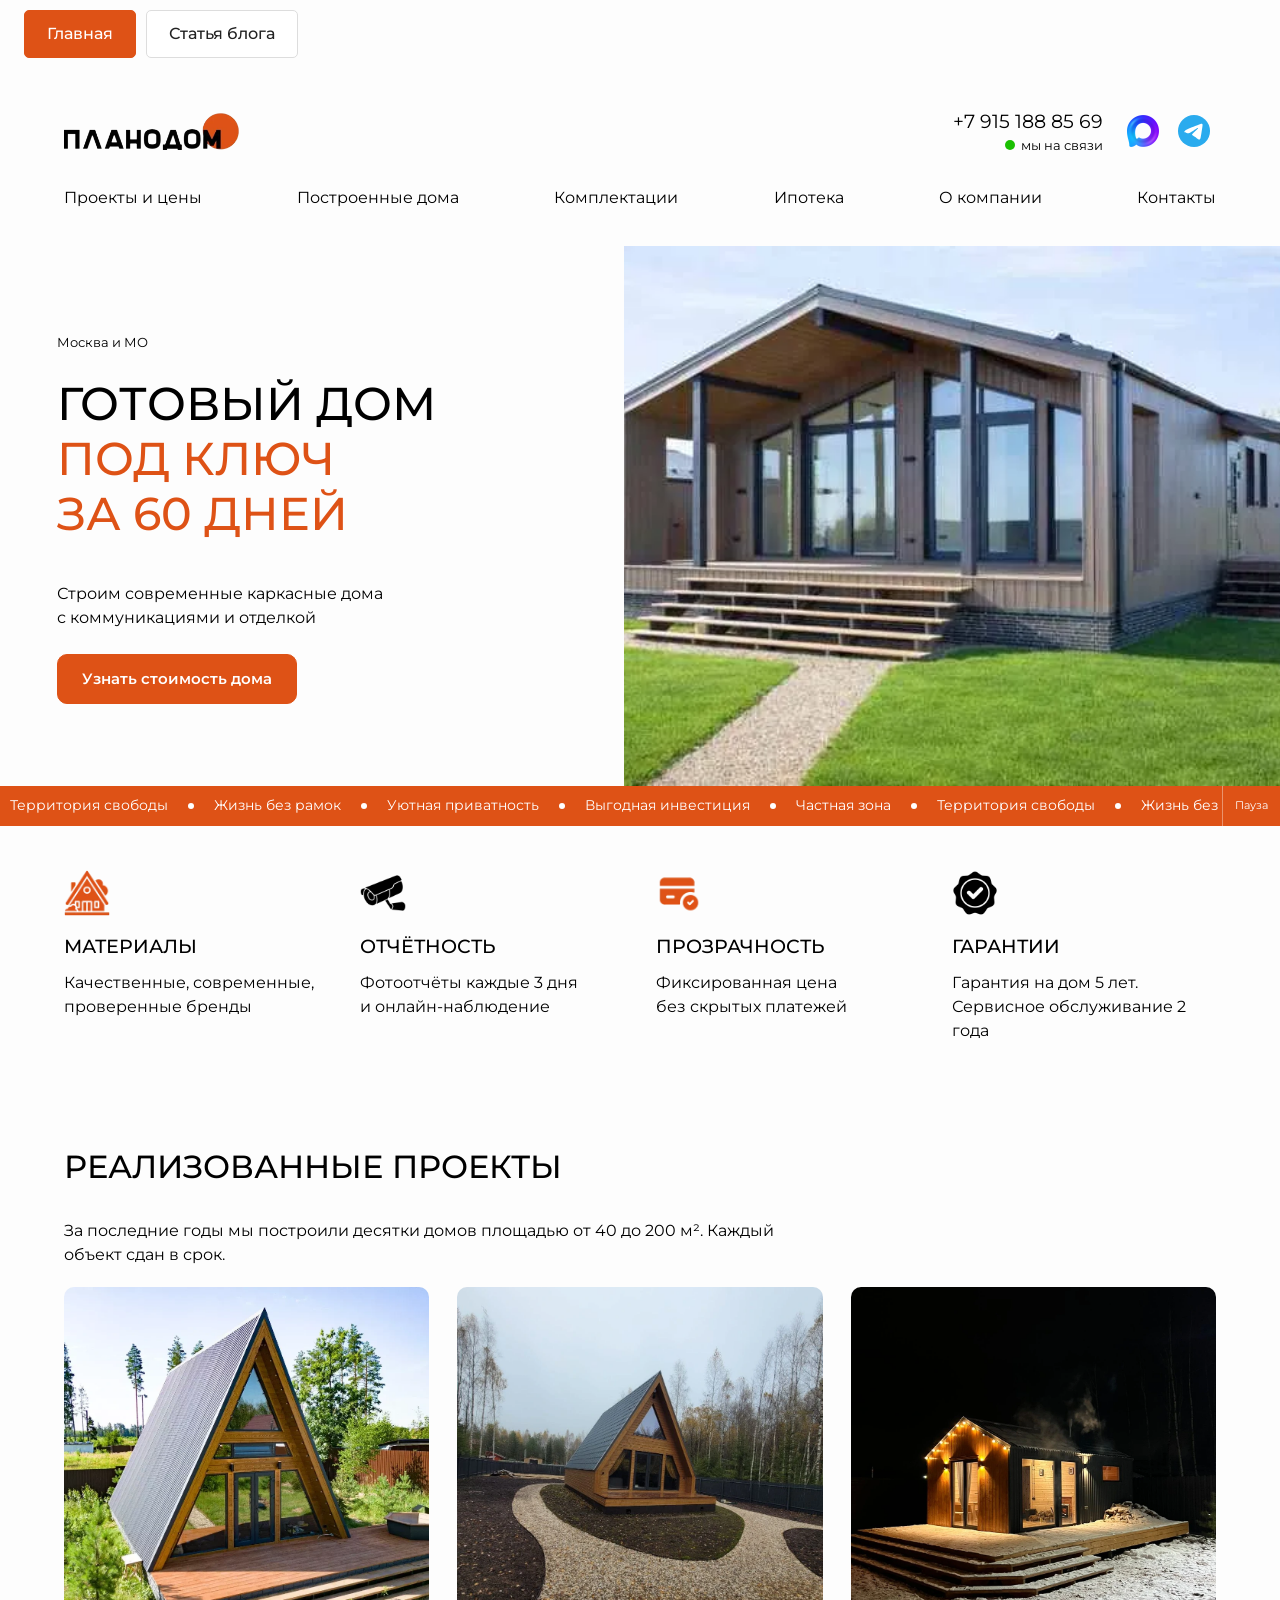
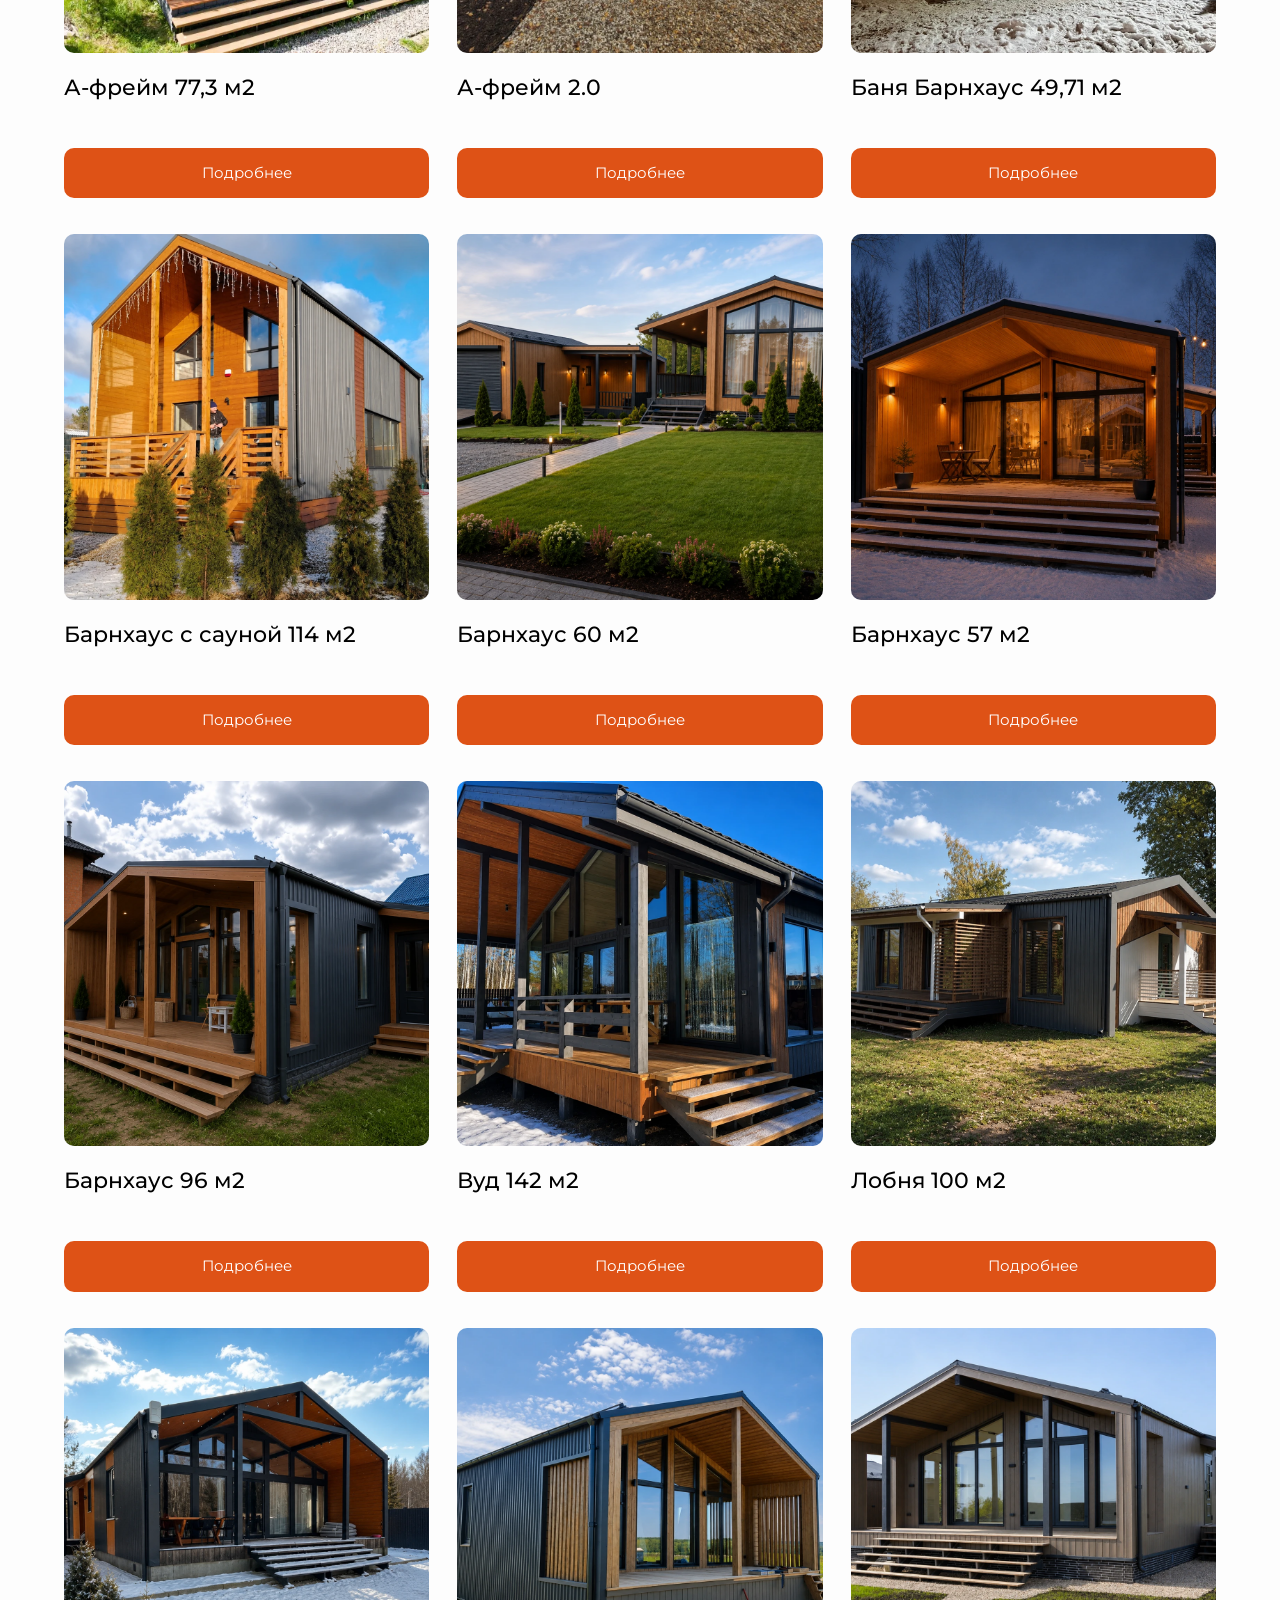
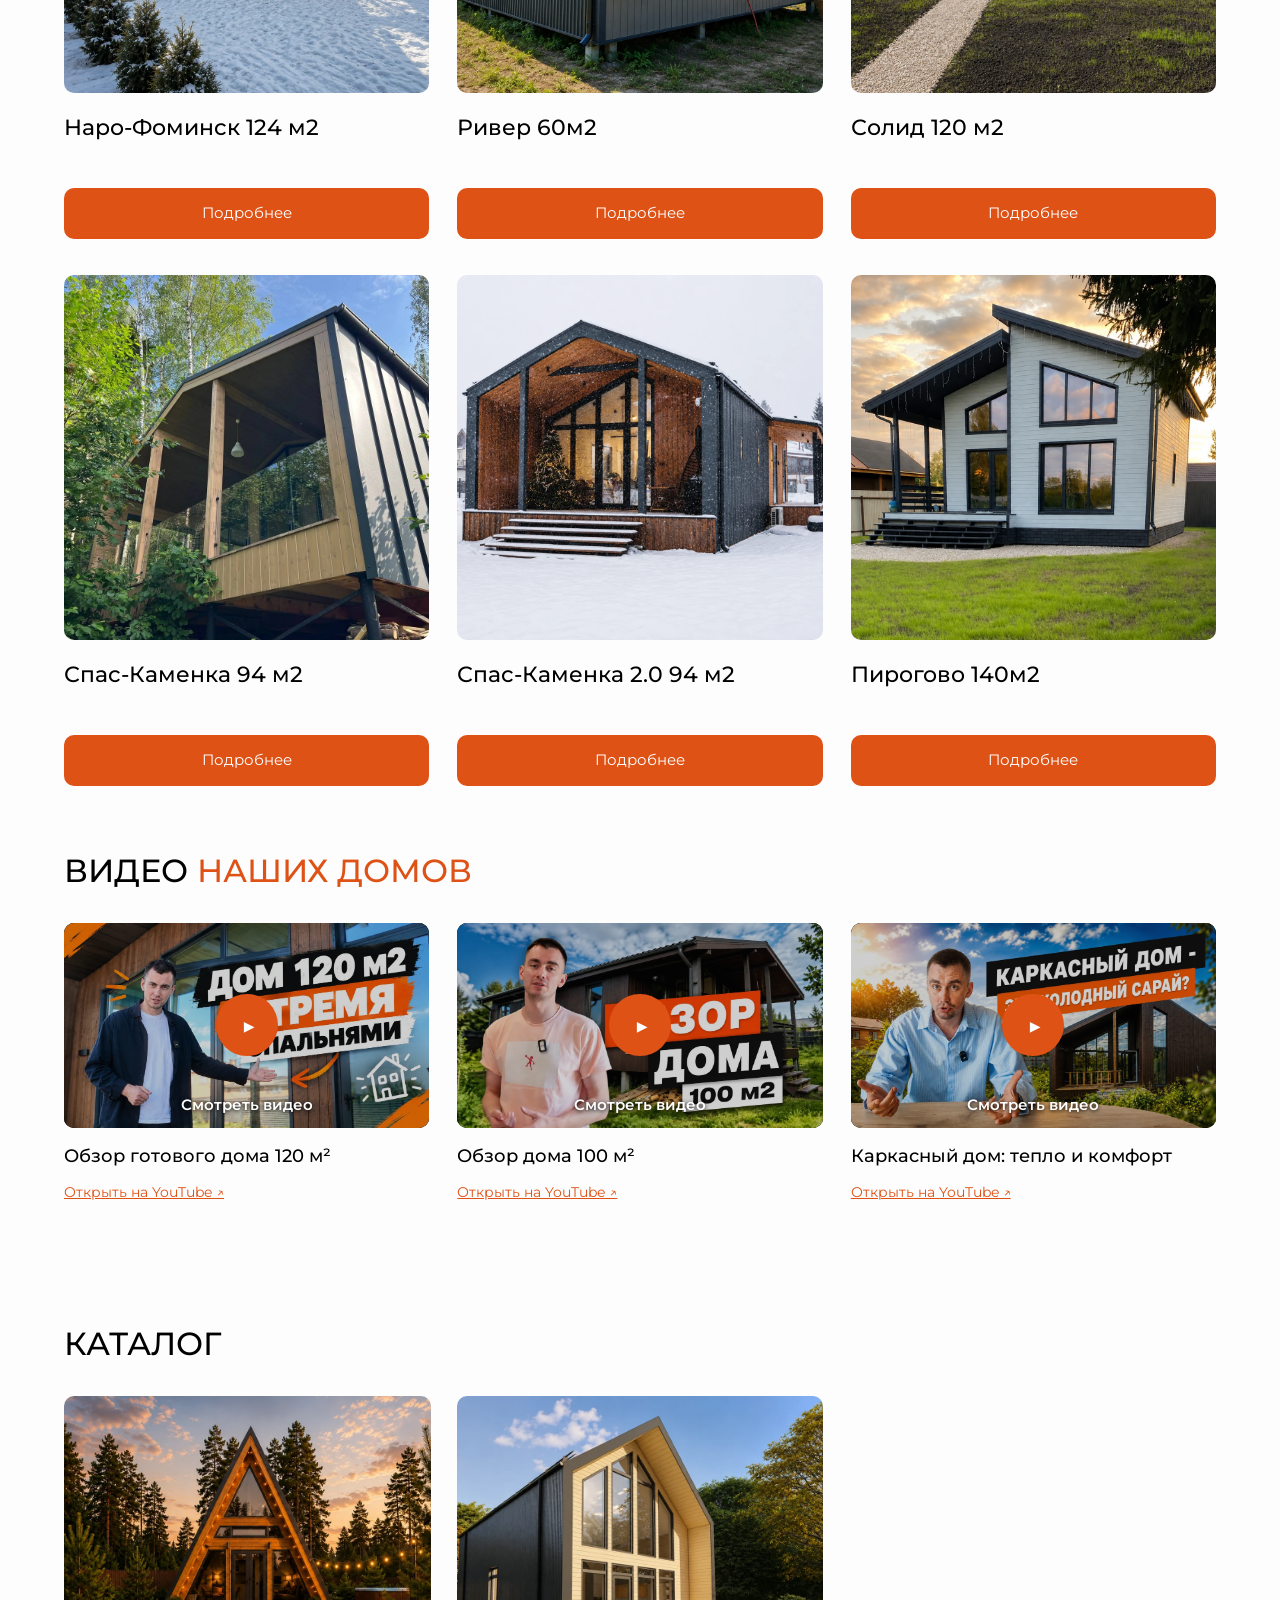
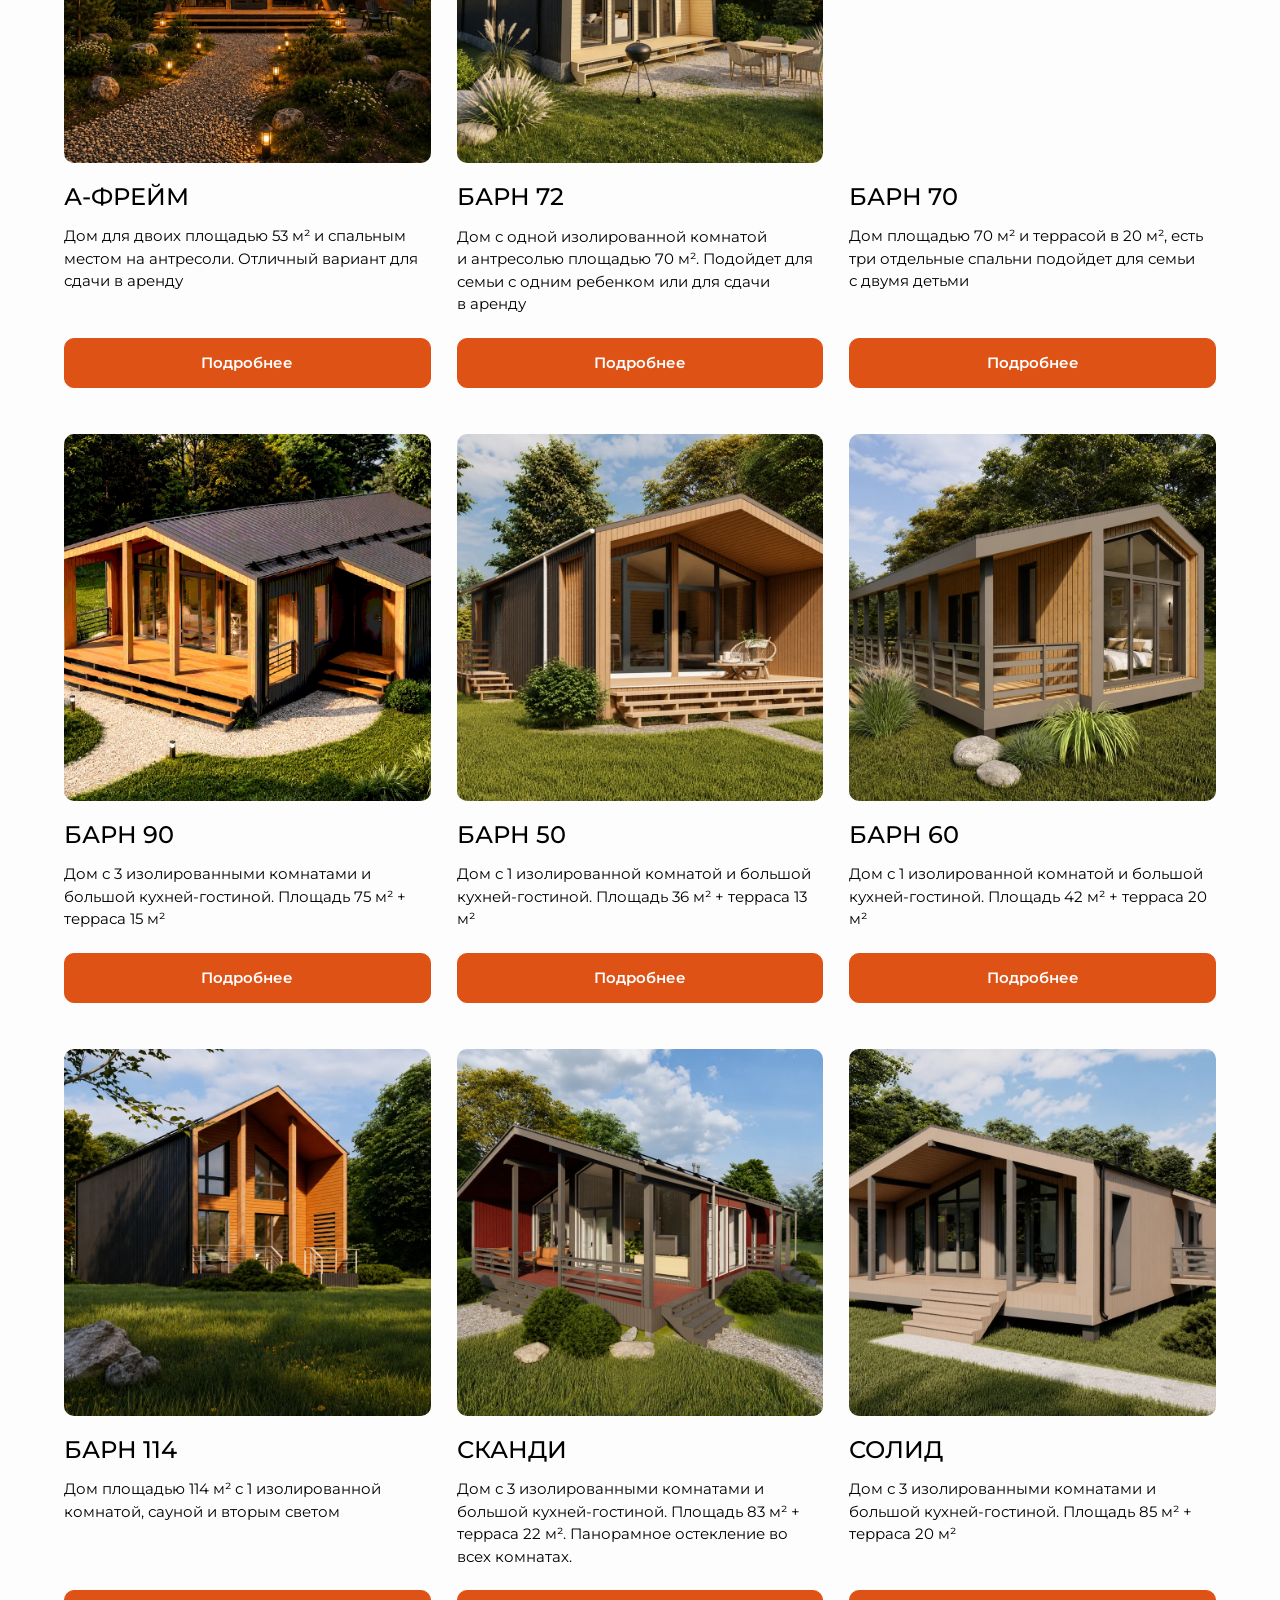
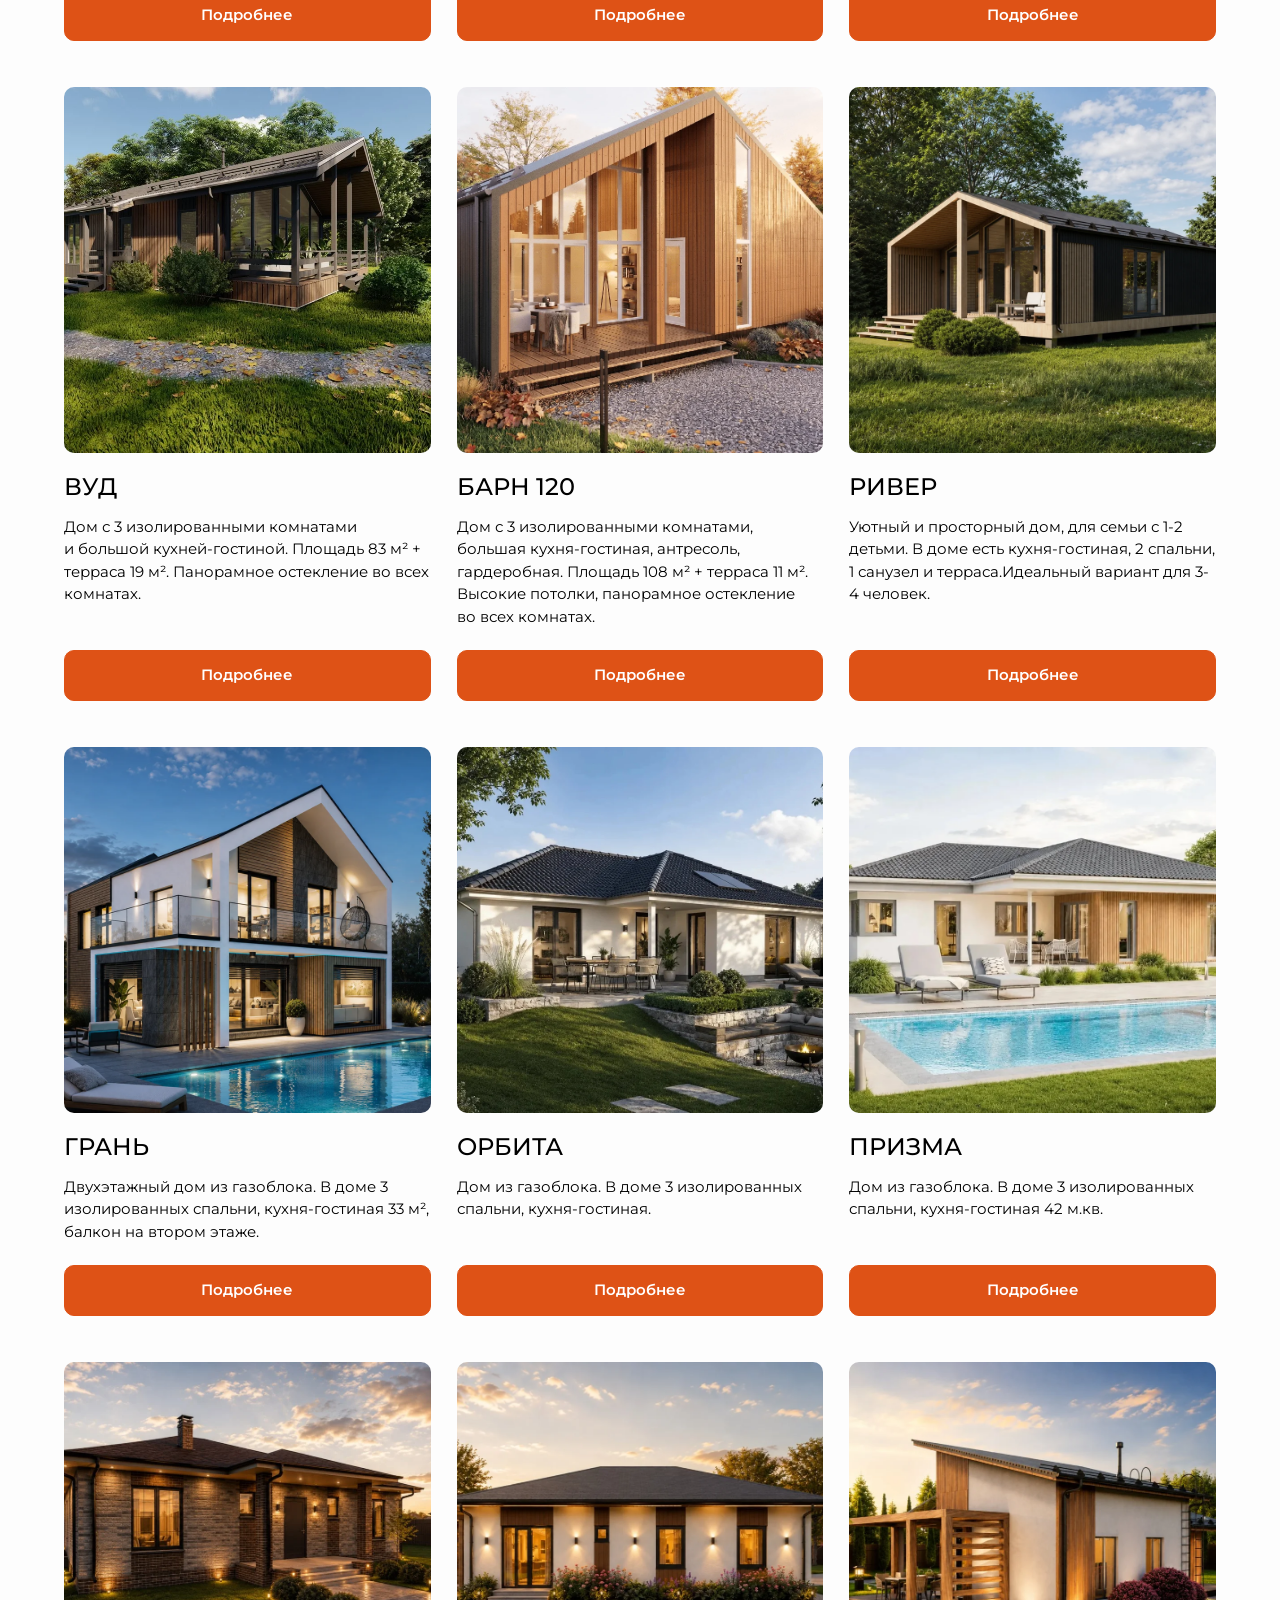
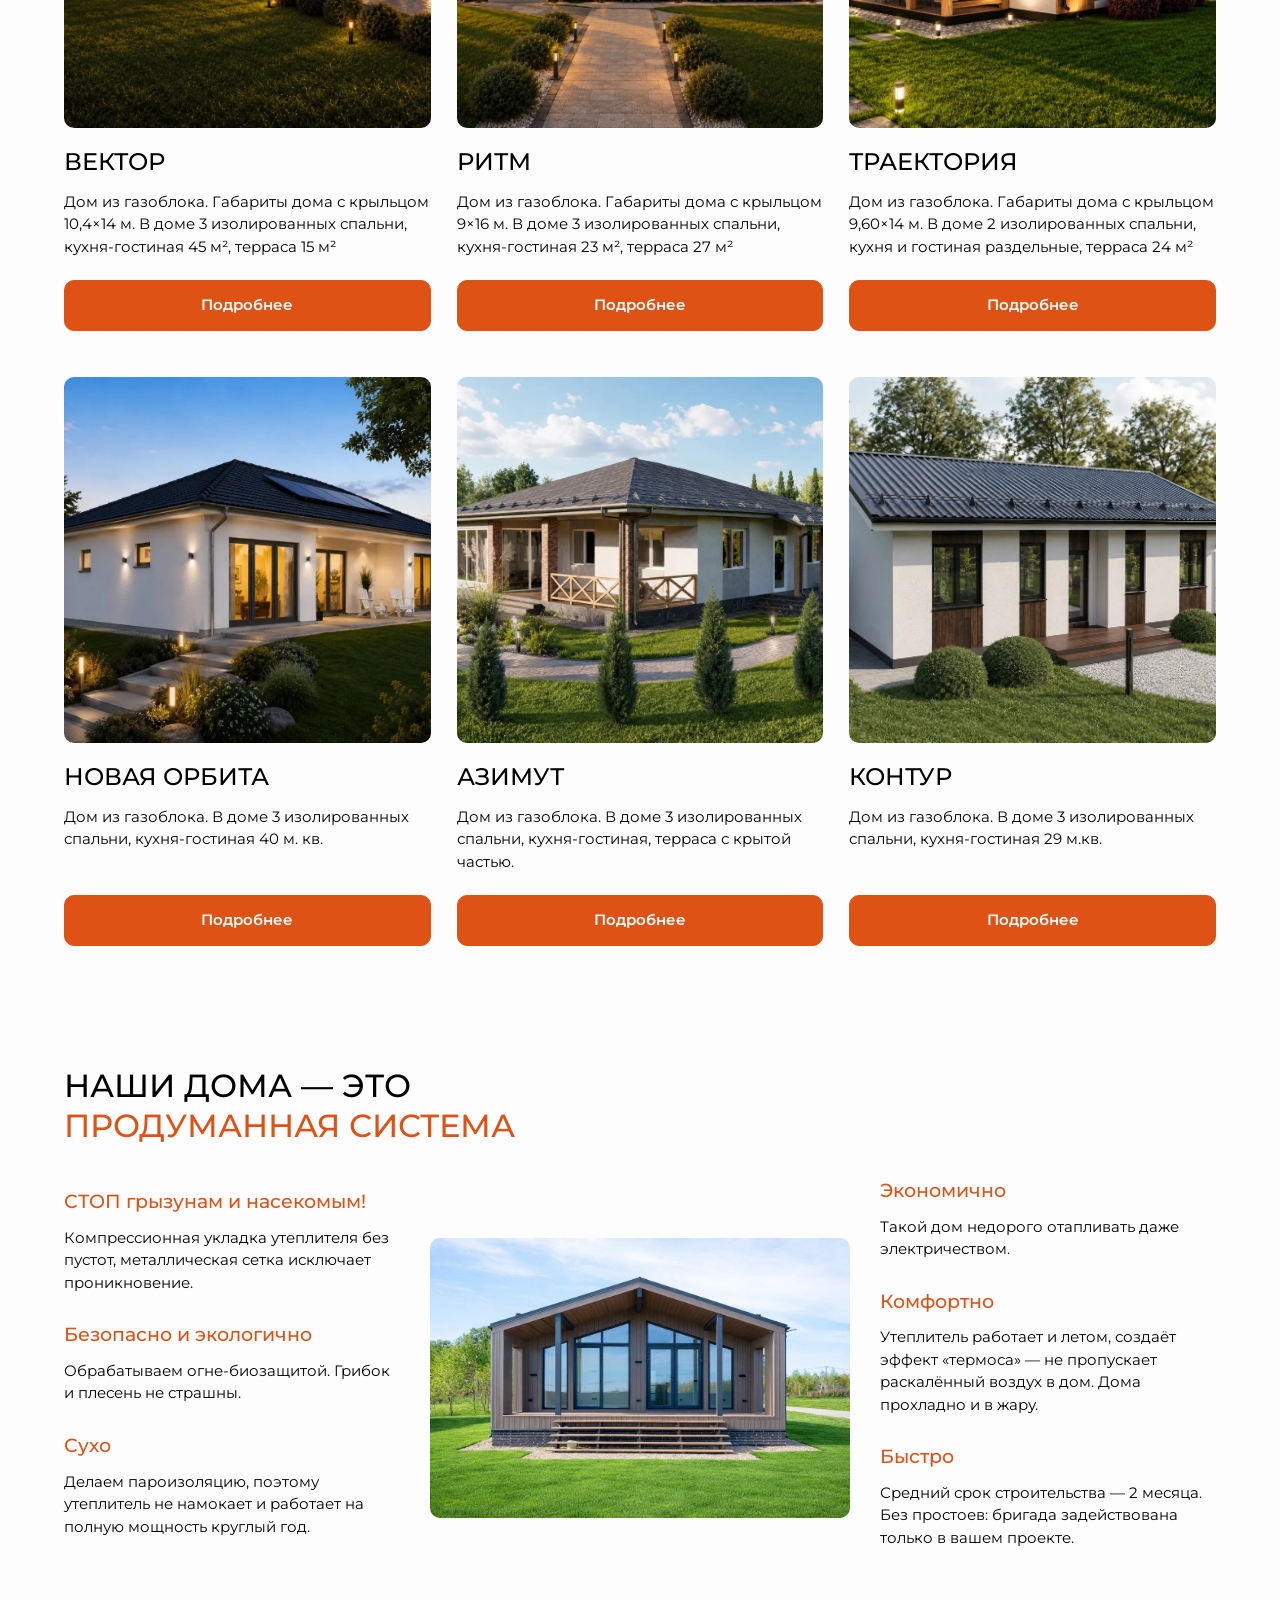
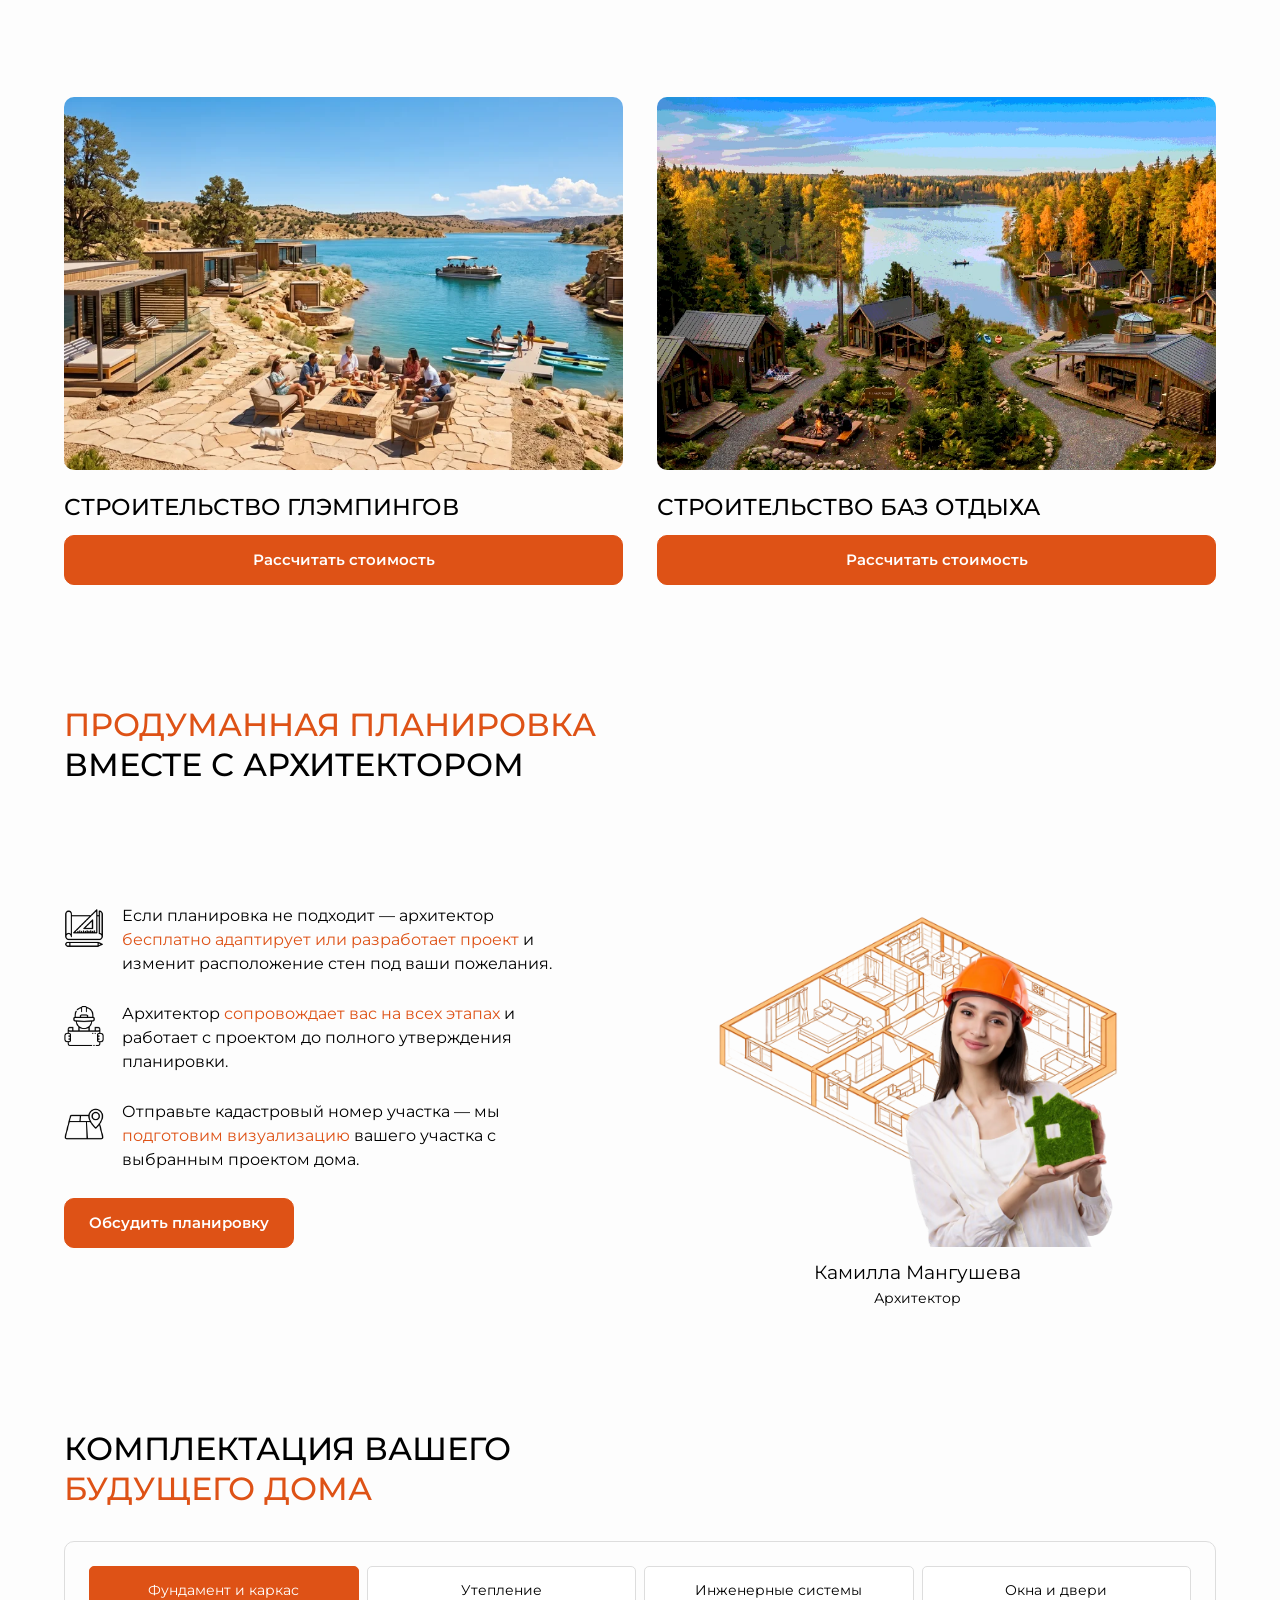
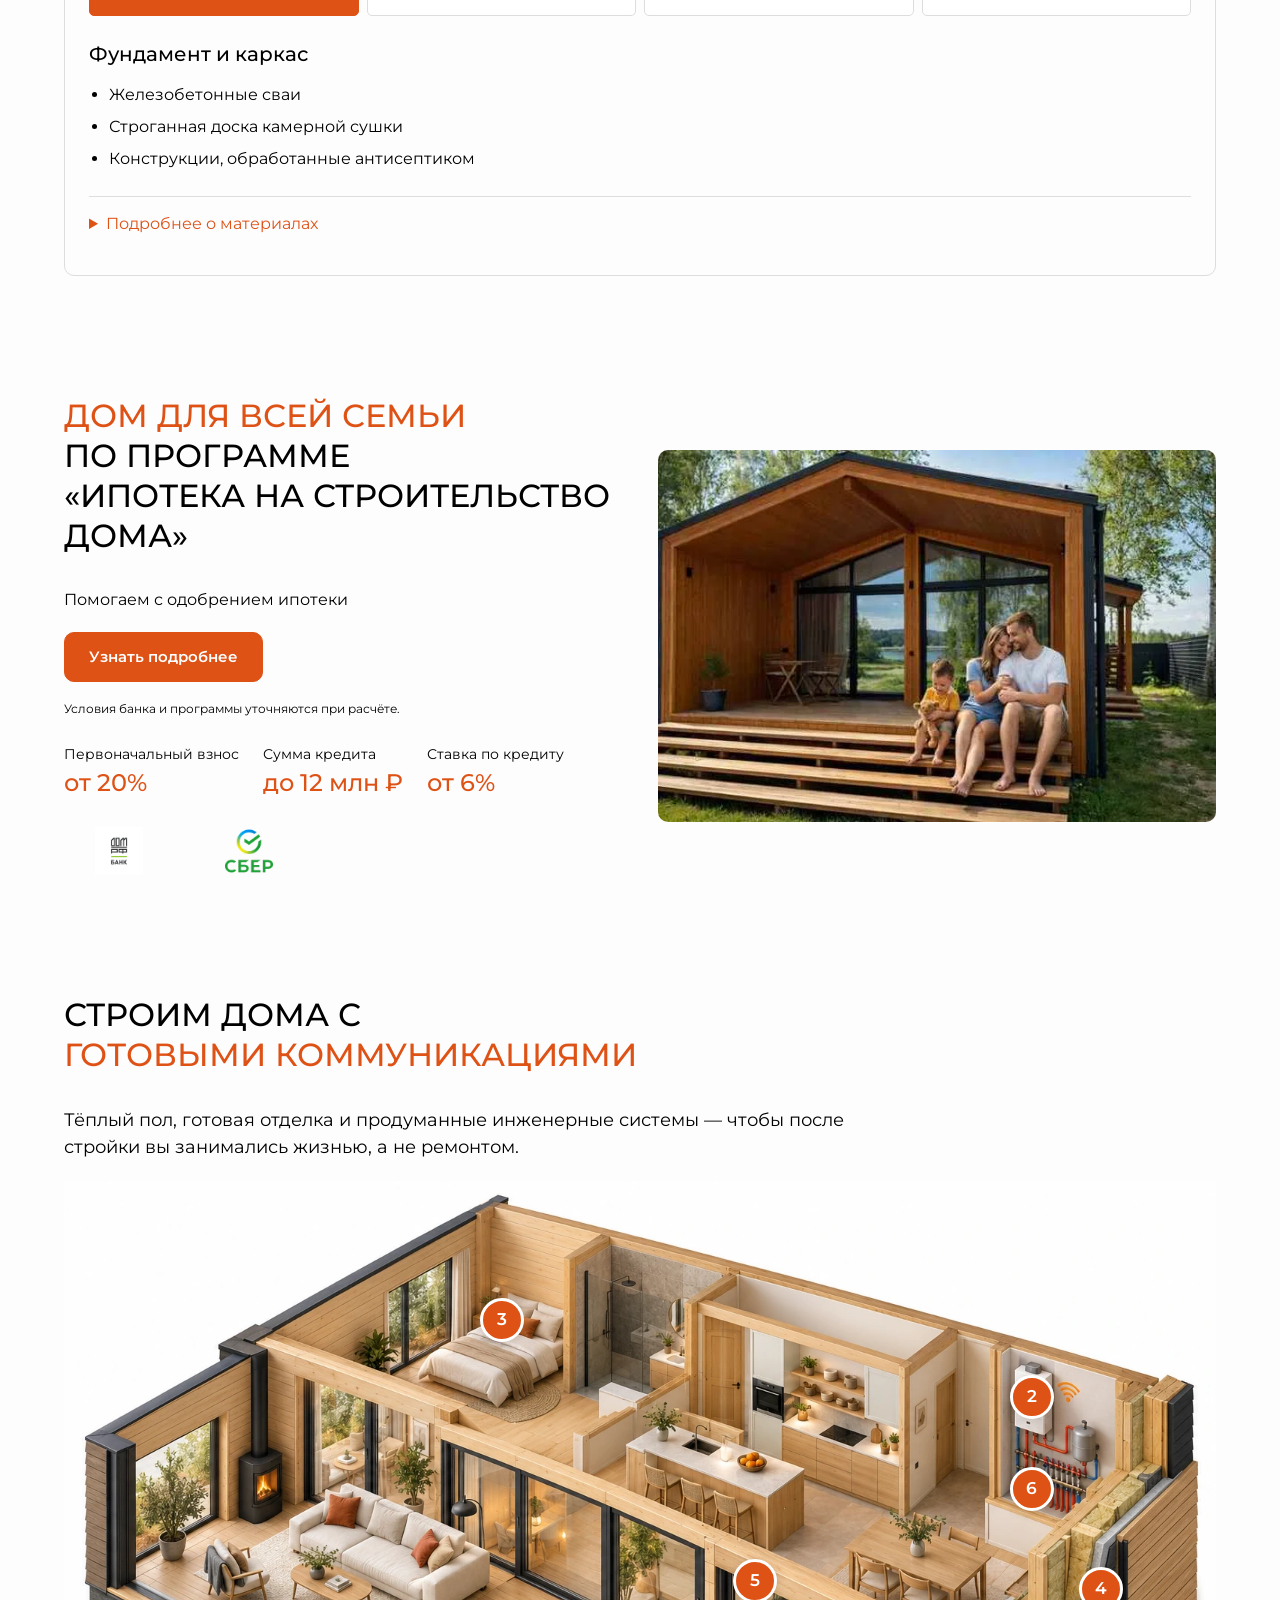
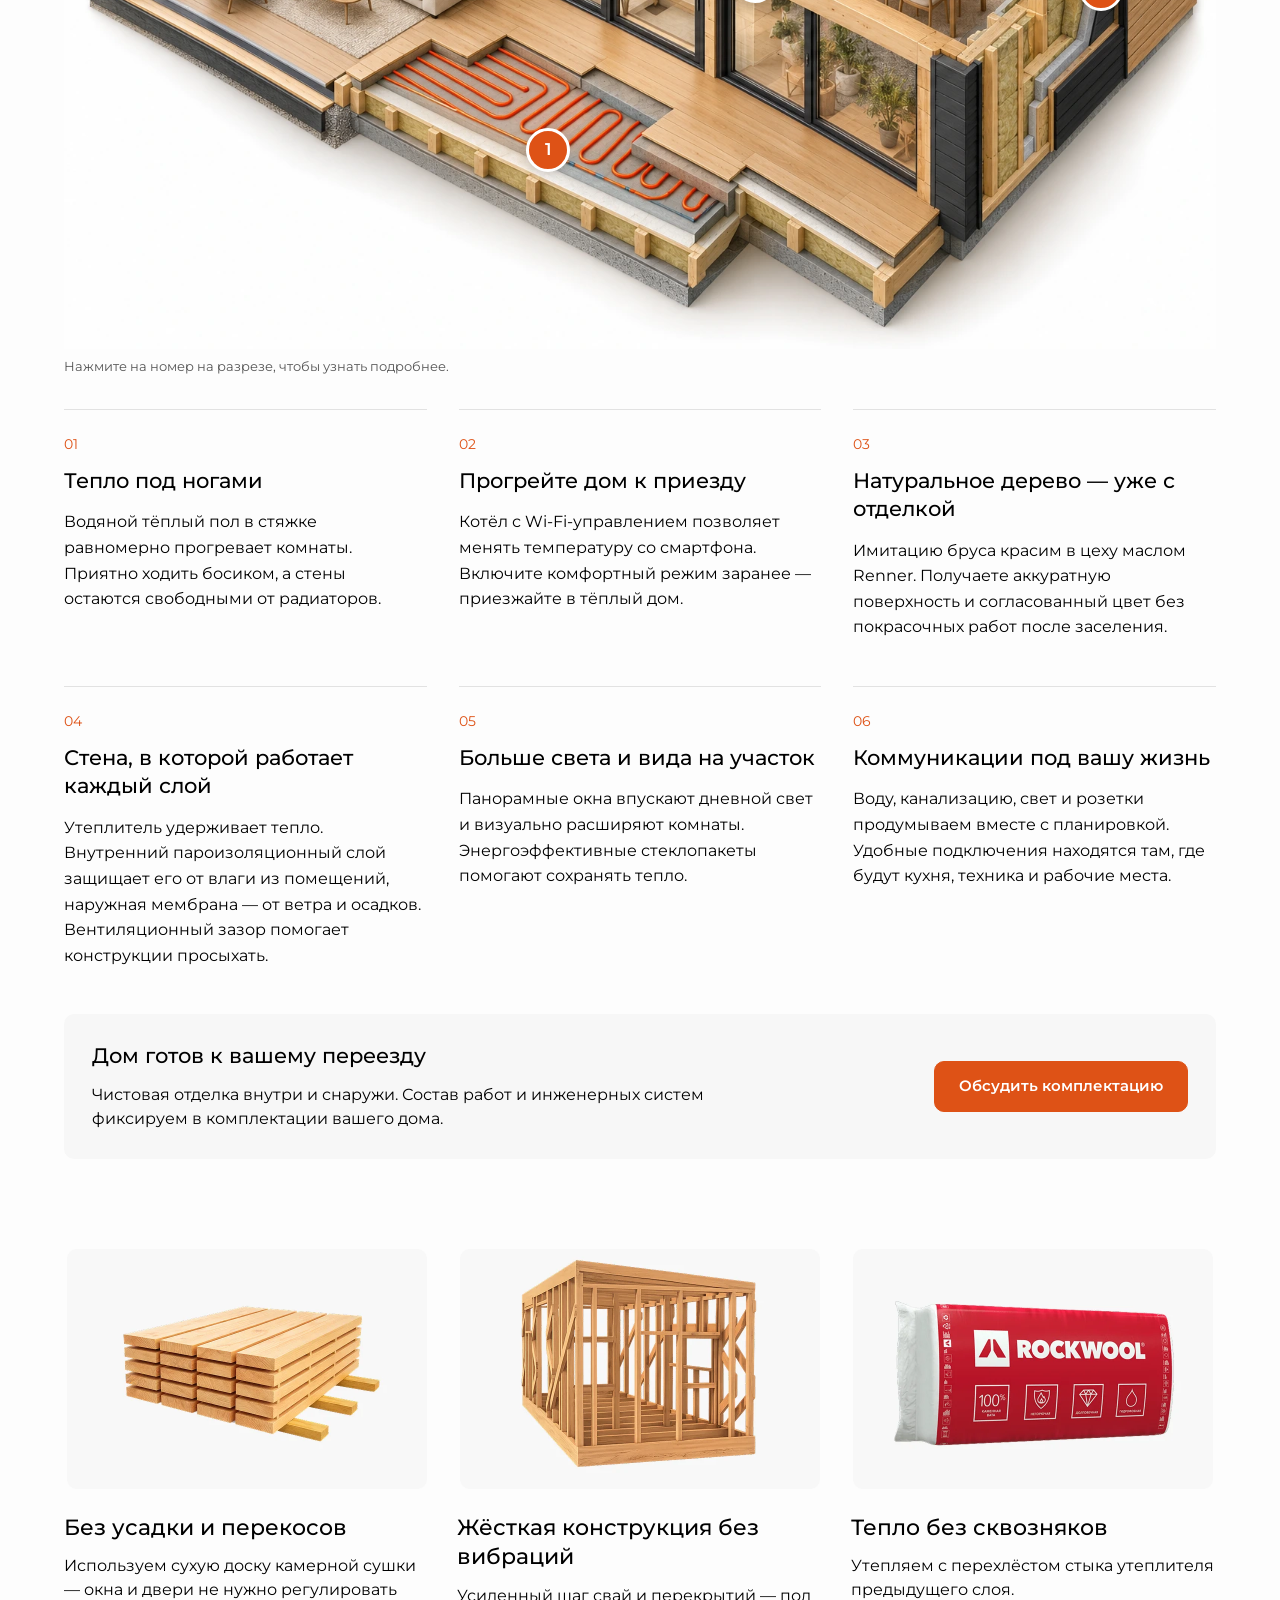
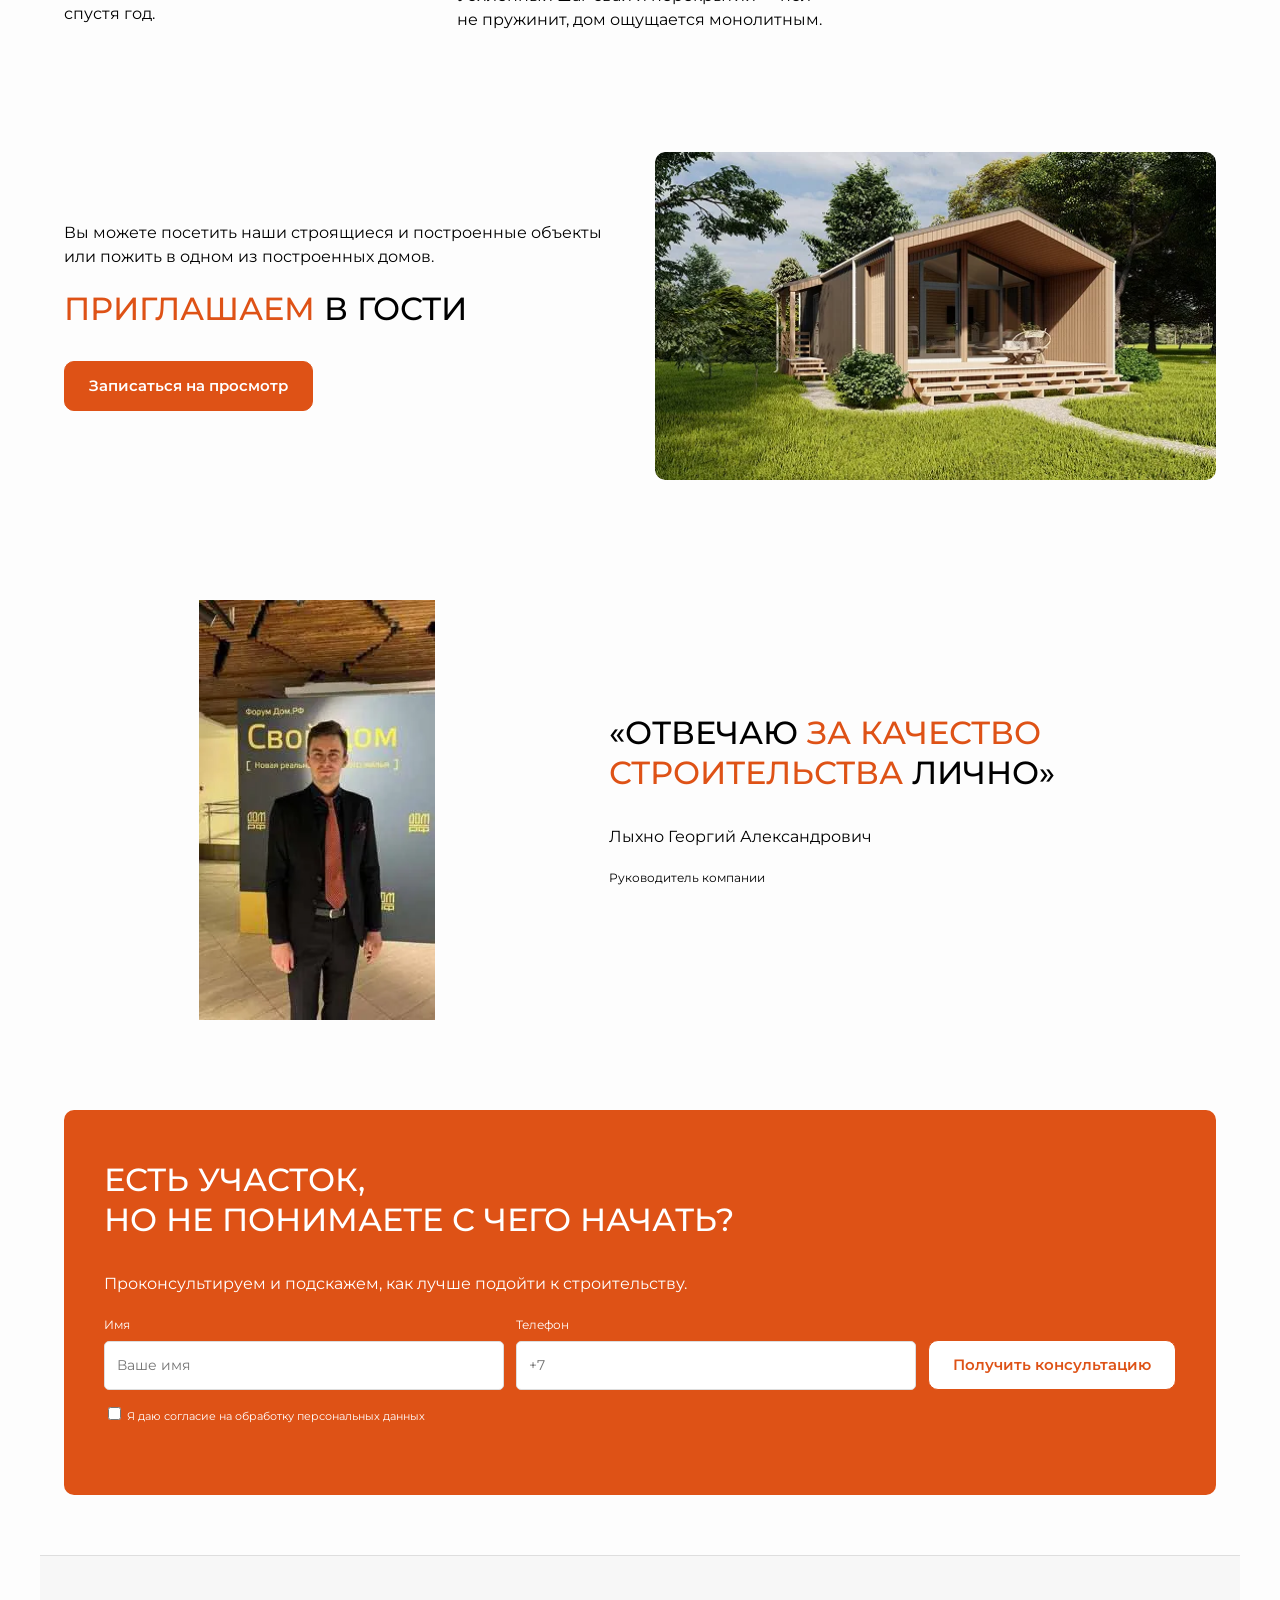
==== index.html @ 1ec94221 "Compact mobile menu, pinned contacts and illustrated home comfort systems" ====
<!doctype html>
<html lang="ru">
<head>
<meta charset="utf-8">
<meta name="viewport" content="width=device-width, initial-scale=1">
<meta name="robots" content="noindex,nofollow">
<title>Planodom — первая версия сайта</title>
<style>body{margin:0;background:#fdfdfd}button,input,select,textarea{font:inherit}</style>
</head>
<body>
<link rel="stylesheet" href="https://fonts.googleapis.com/css2?family=Montserrat:wght@400;500;600;700&amp;display=swap">
<div id="pd-original">
<div class="preview-nav" role="tablist" aria-label="Страницы макета"><button type="button" aria-selected="true" role="tab" aria-controls="pd-home" id="pd-home-tab">Главная</button><button type="button" aria-selected="false" role="tab" aria-controls="pd-blog" id="pd-blog-tab">Статья блога</button></div>
<div class="site">
<header class="main-header"><a class="logo" href="#pd-top"><img src="assets/original-0.webp" alt="ПЛАНОДОМ" decoding="async" loading="eager" width="674" height="142"></a><nav class="primary-nav" aria-label="Основное меню"><a class="mobile-direct" href="#pd-catalog"><span class="desktop-label">Проекты и цены</span><span class="mobile-label">Проекты</span></a><a class="mobile-direct" href="#pd-built">Построенные дома</a><a href="#pd-package">Комплектации</a><a href="#pd-mortgage">Ипотека</a><a href="#pd-about">О компании</a><a href="#pd-contact">Контакты</a></nav><div class="header-contact">
  <div class="phone"><a href="tel:+79151888569">+7 915 188 85 69</a><small><span class="online-dot" aria-hidden="true"></span>мы на связи</small></div>
  <div class="messengers" aria-label="Связаться в мессенджере"><button class="messenger-icon" type="button" disabled aria-label="MAX — ссылка пока не подключена" title="MAX — ссылка пока не подключена"><img src="assets/max-icon.webp" alt="" width="32" height="32"></button><a class="messenger-icon" href="https://t.me/planodom" target="_blank" rel="noopener noreferrer" aria-label="Написать в Telegram" title="Telegram"><img src="assets/telegram-icon.svg" alt="" width="32" height="32"></a></div>
</div><details class="mobile-menu"><summary aria-label="Открыть меню"><svg viewBox="0 0 24 24" width="24" height="24" aria-hidden="true"><path d="M4 6h16M4 12h16M4 18h16" fill="none" stroke="currentColor" stroke-width="1.8" stroke-linecap="round"/></svg></summary><nav aria-label="Мобильное меню"><a href="#pd-catalog">Проекты и цены</a><a href="#pd-built">Построенные дома</a><a href="#pd-package">Комплектации</a><a href="#pd-mortgage">Ипотека</a><a href="#pd-about">О компании</a><a href="#pd-contact">Контакты</a><button class="blog-link" type="button">Блог и видео</button><button class="orange lead" type="button">Обсудить мой дом</button></nav></details></header>
<main id="pd-home" role="tabpanel" aria-labelledby="pd-home-tab">
<section class="hero" id="pd-top"><div class="hero-text"><p class="location">Москва и МО</p><h1>Готовый дом<br><em>под ключ<br>за 60 дней</em></h1><p>Строим современные каркасные дома<br>с коммуникациями и отделкой</p><button type="button" class="orange lead">Узнать стоимость дома</button></div><img class="hero-photo" src="assets/original-1.webp" alt="Дом с первого экрана planodom.ru" decoding="async" loading="eager" width="620" height="413"></section>
<div class="orange-band" aria-label="Территория свободы. Жизнь без рамок. Уютная приватность. Выгодная инвестиция. Частная зона.">
  <div class="marquee-window"><div class="marquee-track"><div class="marquee-group"><span>Территория свободы</span><span>Жизнь без рамок</span><span>Уютная приватность</span><span>Выгодная инвестиция</span><span>Частная зона</span></div></div></div>
  <button class="marquee-pause" type="button" aria-label="Приостановить бегущую строку" aria-pressed="false">Пауза</button>
</div>
<section class="guarantees" id="pd-guarantees"><article><img src="assets/guarantee-3.webp" alt="" aria-hidden="true" decoding="async" loading="eager" width="100" height="100"><h3>Материалы</h3><p>Качественные, современные,<br>проверенные бренды</p></article><article><img src="assets/guarantee-2.webp" alt="" aria-hidden="true" decoding="async" loading="eager" width="512" height="512"><h3>Отчётность</h3><p>Фотоотчёты каждые 3 дня<br>и онлайн-наблюдение</p></article><article><img src="assets/guarantee-1.webp" alt="" aria-hidden="true" decoding="async" loading="eager" width="100" height="100"><h3>Прозрачность</h3><p>Фиксированная цена<br>без скрытых платежей</p></article><article><img src="assets/guarantee-0.webp" alt="" aria-hidden="true" decoding="async" loading="eager" width="512" height="512"><h3>Гарантии</h3><p>Гарантия на дом 5 лет.<br>Сервисное обслуживание 2 года</p></article></section>
<section id="pd-built" class="built-section"><h2>Реализованные проекты</h2><p class="intro">За последние годы мы построили десятки домов площадью от 40 до 200 м². Каждый объект сдан в срок.</p><div class="realized-grid"><article><img src="assets/realized-00-0.webp" alt="А-фрейм 77,3 м2 — реализованный объект Planodom" width="1000" height="1000" loading="eager"><h3>А-фрейм 77,3 м2</h3><details class="built-details"><summary>Подробнее</summary><img src="assets/realized-00-1.webp" alt="А-фрейм 77,3 м2 — дополнительный вид" width="1000" height="1000" loading="lazy"><button class="orange lead" type="button">Обсудить похожий дом</button></details></article><article><img src="assets/realized-01-0.webp" alt="А-фрейм 2.0 — реализованный объект Planodom" width="1000" height="1000" loading="eager"><h3>А-фрейм 2.0</h3><details class="built-details"><summary>Подробнее</summary><img src="assets/realized-01-1.webp" alt="А-фрейм 2.0 — дополнительный вид" width="1000" height="1000" loading="lazy"><button class="orange lead" type="button">Обсудить похожий дом</button></details></article><article><img src="assets/realized-02-0.webp" alt="Баня Барнхаус 49,71 м2 — реализованный объект Planodom" width="1000" height="1000" loading="eager"><h3>Баня Барнхаус 49,71 м2</h3><details class="built-details"><summary>Подробнее</summary><img src="assets/realized-02-1.webp" alt="Баня Барнхаус 49,71 м2 — дополнительный вид" width="1000" height="1000" loading="lazy"><button class="orange lead" type="button">Обсудить похожий дом</button></details></article><article><img src="assets/realized-03-0.webp" alt="Барнхаус с сауной 114 м2 — реализованный объект Planodom" width="1000" height="1000" loading="eager"><h3>Барнхаус с сауной 114 м2</h3><details class="built-details"><summary>Подробнее</summary><img src="assets/realized-03-1.webp" alt="Барнхаус с сауной 114 м2 — дополнительный вид" width="1000" height="1000" loading="lazy"><button class="orange lead" type="button">Обсудить похожий дом</button></details></article><article><img src="assets/realized-04-0.webp" alt="Барнхаус 60 м2 — реализованный объект Planodom" width="1000" height="1000" loading="eager"><h3>Барнхаус 60 м2</h3><details class="built-details"><summary>Подробнее</summary><img src="assets/realized-04-1.webp" alt="Барнхаус 60 м2 — дополнительный вид" width="1000" height="1000" loading="lazy"><button class="orange lead" type="button">Обсудить похожий дом</button></details></article><article><img src="assets/realized-05-0.webp" alt="Барнхаус 57 м2 — реализованный объект Planodom" width="1000" height="1000" loading="eager"><h3>Барнхаус 57 м2</h3><details class="built-details"><summary>Подробнее</summary><img src="assets/realized-05-1.webp" alt="Барнхаус 57 м2 — дополнительный вид" width="1000" height="1000" loading="lazy"><button class="orange lead" type="button">Обсудить похожий дом</button></details></article><article><img src="assets/realized-06-0.webp" alt="Барнхаус 96 м2 — реализованный объект Planodom" width="1000" height="1000" loading="eager"><h3>Барнхаус 96 м2</h3><details class="built-details"><summary>Подробнее</summary><img src="assets/realized-06-1.webp" alt="Барнхаус 96 м2 — дополнительный вид" width="1000" height="1000" loading="lazy"><button class="orange lead" type="button">Обсудить похожий дом</button></details></article><article><img src="assets/realized-07-0.webp" alt="Вуд 142 м2 — реализованный объект Planodom" width="1000" height="1000" loading="eager"><h3>Вуд 142 м2</h3><details class="built-details"><summary>Подробнее</summary><img src="assets/realized-07-1.webp" alt="Вуд 142 м2 — дополнительный вид" width="1000" height="1000" loading="lazy"><button class="orange lead" type="button">Обсудить похожий дом</button></details></article><article><img src="assets/realized-08-0.webp" alt="Лобня 100 м2 — реализованный объект Planodom" width="1000" height="1000" loading="eager"><h3>Лобня 100 м2</h3><details class="built-details"><summary>Подробнее</summary><img src="assets/realized-08-1.webp" alt="Лобня 100 м2 — дополнительный вид" width="1000" height="1000" loading="lazy"><button class="orange lead" type="button">Обсудить похожий дом</button></details></article><article><img src="assets/realized-09-0.webp" alt="Наро-Фоминск 124 м2 — реализованный объект Planodom" width="1000" height="1000" loading="eager"><h3>Наро-Фоминск 124 м2</h3><details class="built-details"><summary>Подробнее</summary><img src="assets/realized-09-1.webp" alt="Наро-Фоминск 124 м2 — дополнительный вид" width="1000" height="1000" loading="lazy"><button class="orange lead" type="button">Обсудить похожий дом</button></details></article><article><img src="assets/realized-10-0.webp" alt="Ривер 60м2 — реализованный объект Planodom" width="1000" height="1000" loading="eager"><h3>Ривер 60м2</h3><details class="built-details"><summary>Подробнее</summary><img src="assets/realized-10-1.webp" alt="Ривер 60м2 — дополнительный вид" width="1000" height="1000" loading="lazy"><button class="orange lead" type="button">Обсудить похожий дом</button></details></article><article><img src="assets/realized-11-0.webp" alt="Солид 120 м2 — реализованный объект Planodom" width="1000" height="1000" loading="eager"><h3>Солид 120 м2</h3><details class="built-details"><summary>Подробнее</summary><img src="assets/realized-11-1.webp" alt="Солид 120 м2 — дополнительный вид" width="1000" height="1000" loading="lazy"><button class="orange lead" type="button">Обсудить похожий дом</button></details></article><article><img src="assets/realized-12-0.webp" alt="Спас-Каменка 94 м2 — реализованный объект Planodom" width="1000" height="1000" loading="eager"><h3>Спас-Каменка 94 м2</h3><details class="built-details"><summary>Подробнее</summary><img src="assets/realized-12-1.webp" alt="Спас-Каменка 94 м2 — дополнительный вид" width="1000" height="1000" loading="lazy"><button class="orange lead" type="button">Обсудить похожий дом</button></details></article><article><img src="assets/realized-13-0.webp" alt="Спас-Каменка 2.0 94 м2 — реализованный объект Planodom" width="1000" height="1000" loading="eager"><h3>Спас-Каменка 2.0 94 м2</h3><details class="built-details"><summary>Подробнее</summary><img src="assets/realized-13-1.webp" alt="Спас-Каменка 2.0 94 м2 — дополнительный вид" width="1000" height="1000" loading="lazy"><button class="orange lead" type="button">Обсудить похожий дом</button></details></article><article><img src="assets/realized-14-0.webp" alt="Пирогово 140м2 — реализованный объект Planodom" width="1000" height="1000" loading="eager"><h3>Пирогово 140м2</h3><details class="built-details"><summary>Подробнее</summary><img src="assets/realized-14-1.webp" alt="Пирогово 140м2 — дополнительный вид" width="1000" height="1000" loading="lazy"><button class="orange lead" type="button">Обсудить похожий дом</button></details></article></div><div id="pd-home-videos" class="home-videos"><h2>Видео <em>наших домов</em></h2><div class="video-grid"><article class="video-card"><div class="video-player" data-video="hUe-Zh9r758" data-title="Обзор готового дома 120 м²"><button class="video-start" type="button" aria-label="Смотреть: Обзор готового дома 120 м²"><img src="assets/objects-0.webp" alt="" width="1280" height="720" loading="eager"><span class="video-play">▶</span><span class="video-action">Смотреть видео</span></button></div><h3>Обзор готового дома 120 м²</h3><a class="video-external" href="https://www.youtube.com/watch?v=hUe-Zh9r758" target="_blank" rel="noopener">Открыть на YouTube ↗</a></article><article class="video-card"><div class="video-player" data-video="dsoAVWG21Eo" data-title="Обзор дома 100 м²"><button class="video-start" type="button" aria-label="Смотреть: Обзор дома 100 м²"><img src="assets/objects-1.webp" alt="" width="1280" height="720" loading="eager"><span class="video-play">▶</span><span class="video-action">Смотреть видео</span></button></div><h3>Обзор дома 100 м²</h3><a class="video-external" href="https://www.youtube.com/watch?v=dsoAVWG21Eo" target="_blank" rel="noopener">Открыть на YouTube ↗</a></article><article class="video-card"><div class="video-player" data-video="J1b8H1uEuj4" data-title="Каркасный дом: тепло и комфорт"><button class="video-start" type="button" aria-label="Смотреть: Каркасный дом: тепло и комфорт"><img src="assets/objects-2.webp" alt="" width="1280" height="720" loading="eager"><span class="video-play">▶</span><span class="video-action">Смотреть видео</span></button></div><h3>Каркасный дом: тепло и комфорт</h3><a class="video-external" href="https://www.youtube.com/watch?v=J1b8H1uEuj4" target="_blank" rel="noopener">Открыть на YouTube ↗</a></article></div></div></section>
<section id="pd-catalog"><h2>Каталог</h2><div class="catalog-grid"><article><img src="assets/catalog-00.webp" alt="А-фрейм" loading="eager" decoding="async" width="1200" height="900"><h3>А-фрейм</h3><p>Дом для двоих площадью 53 м² и спальным местом на антресоли. Отличный вариант для сдачи в аренду</p><button class="orange project-open" data-project="А-фрейм" type="button" data-image="assets/catalog-00.webp" data-description="Дом для двоих площадью 53 м² и спальным местом на антресоли. Отличный вариант для сдачи в аренду">Подробнее</button></article>
<article><img src="assets/catalog-01.webp" alt="Барн 72" loading="eager" decoding="async" width="1200" height="900"><h3>Барн 72</h3><p>Дом с одной изолированной комнатой и антресолью площадью 70 м². Подойдет для семьи с одним ребенком или для сдачи в аренду</p><button class="orange project-open" data-project="Барн 72" type="button" data-image="assets/catalog-01.webp" data-description="Дом с одной изолированной комнатой и антресолью площадью 70 м². Подойдет для семьи с одним ребенком или для сдачи в аренду">Подробнее</button></article>
<article><img src="assets/catalog-02.webp" alt="Барн 70" loading="eager" decoding="async" width="1200" height="900"><h3>Барн 70</h3><p>Дом площадью 70 м² и террасой в 20 м², есть три отдельные спальни подойдет для семьи с двумя детьми</p><button class="orange project-open" data-project="Барн 70" type="button" data-image="assets/catalog-02.webp" data-description="Дом площадью 70 м² и террасой в 20 м², есть три отдельные спальни подойдет для семьи с двумя детьми">Подробнее</button></article>
<article><img src="assets/catalog-06.webp" alt="Барн 90" loading="eager" decoding="async" width="1200" height="900"><h3>Барн 90</h3><p>Дом с 3 изолированными комнатами и большой кухней-гостиной. Площадь 75 м² + терраса 15 м²</p><button class="orange project-open" data-project="Барн 90" type="button" data-image="assets/catalog-06.webp" data-description="Дом с 3 изолированными комнатами и большой кухней-гостиной. Площадь 75 м² + терраса 15 м²">Подробнее</button></article>
<article><img src="assets/catalog-07.webp" alt="Барн 50" loading="eager" decoding="async" width="1200" height="900"><h3>Барн 50</h3><p>Дом с 1 изолированной комнатой и большой кухней-гостиной. Площадь 36 м² + терраса 13 м²</p><button class="orange project-open" data-project="Барн 50" type="button" data-image="assets/catalog-07.webp" data-description="Дом с 1 изолированной комнатой и большой кухней-гостиной. Площадь 36 м² + терраса 13 м²">Подробнее</button></article>
<article><img src="assets/catalog-08.webp" alt="Барн 60" loading="eager" decoding="async" width="1200" height="900"><h3>Барн 60</h3><p>Дом с 1 изолированной комнатой и большой кухней-гостиной. Площадь 42 м² + терраса 20 м²</p><button class="orange project-open" data-project="Барн 60" type="button" data-image="assets/catalog-08.webp" data-description="Дом с 1 изолированной комнатой и большой кухней-гостиной. Площадь 42 м² + терраса 20 м²">Подробнее</button></article>
<article><img src="assets/catalog-12.webp" alt="Барн 114" loading="eager" decoding="async" width="1200" height="900"><h3>Барн 114</h3><p>Дом площадью 114 м² с 1 изолированной комнатой, сауной и вторым светом</p><button class="orange project-open" data-project="Барн 114" type="button" data-image="assets/catalog-12.webp" data-description="Дом площадью 114 м² с 1 изолированной комнатой, сауной и вторым светом">Подробнее</button></article>
<article><img src="assets/catalog-13.webp" alt="Сканди" loading="eager" decoding="async" width="1200" height="900"><h3>Сканди</h3><p>Дом с 3 изолированными комнатами и большой кухней-гостиной. Площадь 83 м² + терраса 22 м². Панорамное остекление во всех комнатах.</p><button class="orange project-open" data-project="Сканди" type="button" data-image="assets/catalog-13.webp" data-description="Дом с 3 изолированными комнатами и большой кухней-гостиной. Площадь 83 м² + терраса 22 м². Панорамное остекление во всех комнатах.">Подробнее</button></article>
<article><img src="assets/catalog-14.webp" alt="Солид" loading="eager" decoding="async" width="1200" height="900"><h3>Солид</h3><p>Дом с 3 изолированными комнатами и большой кухней-гостиной. Площадь 85 м² + терраса 20 м²</p><button class="orange project-open" data-project="Солид" type="button" data-image="assets/catalog-14.webp" data-description="Дом с 3 изолированными комнатами и большой кухней-гостиной. Площадь 85 м² + терраса 20 м²">Подробнее</button></article>
<article><img src="assets/catalog-18.webp" alt="Вуд" loading="eager" decoding="async" width="1200" height="675"><h3>Вуд</h3><p>Дом с 3 изолированными комнатами и большой кухней-гостиной. Площадь 83 м² + терраса 19 м². Панорамное остекление во всех комнатах.</p><button class="orange project-open" data-project="Вуд" type="button" data-image="assets/catalog-18.webp" data-description="Дом с 3 изолированными комнатами и большой кухней-гостиной. Площадь 83 м² + терраса 19 м². Панорамное остекление во всех комнатах.">Подробнее</button></article>
<article><img src="assets/catalog-19.webp" alt="Барн 120" loading="eager" decoding="async" width="1200" height="817"><h3>Барн 120</h3><p>Дом с 3 изолированными комнатами, большая кухня-гостиная, антресоль, гардеробная. Площадь 108 м² + терраса 11 м². Высокие потолки, панорамное остекление во всех комнатах.</p><button class="orange project-open" data-project="Барн 120" type="button" data-image="assets/catalog-19.webp" data-description="Дом с 3 изолированными комнатами, большая кухня-гостиная, антресоль, гардеробная. Площадь 108 м² + терраса 11 м². Высокие потолки, панорамное остекление во всех комнатах.">Подробнее</button></article>
<article><img src="assets/catalog-20.webp" alt="Ривер" loading="eager" decoding="async" width="1200" height="900"><h3>Ривер</h3><p>Уютный и просторный дом, для семьи с 1-2 детьми. В доме есть кухня-гостиная, 2 спальни, 1 санузел и терраса.Идеальный вариант для 3-4 человек.</p><button class="orange project-open" data-project="Ривер" type="button" data-image="assets/catalog-20.webp" data-description="Уютный и просторный дом, для семьи с 1-2 детьми. В доме есть кухня-гостиная, 2 спальни, 1 санузел и терраса.Идеальный вариант для 3-4 человек.">Подробнее</button></article>
<article><img src="assets/catalog-24.webp" alt="Грань" loading="eager" decoding="async" width="1200" height="900"><h3>Грань</h3><p>Двухэтажный дом из газоблока. В доме 3 изолированных спальни, кухня-гостиная 33 м², балкон на втором этаже.</p><button class="orange project-open" data-project="Грань" type="button" data-image="assets/catalog-24.webp" data-description="Двухэтажный дом из газоблока. В доме 3 изолированных спальни, кухня-гостиная 33 м², балкон на втором этаже.">Подробнее</button></article>
<article><img src="assets/catalog-25.webp" alt="Орбита" loading="eager" decoding="async" width="1200" height="900"><h3>Орбита</h3><p>Дом из газоблока. В доме 3 изолированных спальни, кухня-гостиная.</p><button class="orange project-open" data-project="Орбита" type="button" data-image="assets/catalog-25.webp" data-description="Дом из газоблока. В доме 3 изолированных спальни, кухня-гостиная.">Подробнее</button></article>
<article><img src="assets/catalog-26.webp" alt="Призма" loading="eager" decoding="async" width="1200" height="900"><h3>Призма</h3><p>Дом из газоблока. В доме 3 изолированных спальни, кухня-гостиная 42 м.кв.</p><button class="orange project-open" data-project="Призма" type="button" data-image="assets/catalog-26.webp" data-description="Дом из газоблока. В доме 3 изолированных спальни, кухня-гостиная 42 м.кв.">Подробнее</button></article>
<article><img src="assets/catalog-30.webp" alt="Вектор" loading="eager" decoding="async" width="1200" height="821"><h3>Вектор</h3><p>Дом из газоблока. Габариты дома с крыльцом 10,4×14 м. В доме 3 изолированных спальни, кухня-гостиная 45 м², терраса 15 м²</p><button class="orange project-open" data-project="Вектор" type="button" data-image="assets/catalog-30.webp" data-description="Дом из газоблока. Габариты дома с крыльцом 10,4×14 м. В доме 3 изолированных спальни, кухня-гостиная 45 м², терраса 15 м²">Подробнее</button></article>
<article><img src="assets/catalog-31.webp" alt="Ритм" loading="eager" decoding="async" width="1200" height="821"><h3>Ритм</h3><p>Дом из газоблока. Габариты дома с крыльцом 9×16 м. В доме 3 изолированных спальни, кухня-гостиная 23 м², терраса 27 м²</p><button class="orange project-open" data-project="Ритм" type="button" data-image="assets/catalog-31.webp" data-description="Дом из газоблока. Габариты дома с крыльцом 9×16 м. В доме 3 изолированных спальни, кухня-гостиная 23 м², терраса 27 м²">Подробнее</button></article>
<article><img src="assets/catalog-32.webp" alt="Траектория" loading="eager" decoding="async" width="1200" height="821"><h3>Траектория</h3><p>Дом из газоблока. Габариты дома с крыльцом 9,60×14 м. В доме 2 изолированных спальни, кухня и гостиная раздельные, терраса 24 м²</p><button class="orange project-open" data-project="Траектория" type="button" data-image="assets/catalog-32.webp" data-description="Дом из газоблока. Габариты дома с крыльцом 9,60×14 м. В доме 2 изолированных спальни, кухня и гостиная раздельные, терраса 24 м²">Подробнее</button></article>
<article><img src="assets/catalog-36.webp" alt="Новая орбита" loading="eager" decoding="async" width="1200" height="900"><h3>Новая орбита</h3><p>Дом из газоблока. В доме 3 изолированных спальни, кухня-гостиная 40 м. кв.</p><button class="orange project-open" data-project="Новая орбита" type="button" data-image="assets/catalog-36.webp" data-description="Дом из газоблока. В доме 3 изолированных спальни, кухня-гостиная 40 м. кв.">Подробнее</button></article>
<article><img src="assets/catalog-37.webp" alt="Азимут" loading="eager" decoding="async" width="1200" height="900"><h3>Азимут</h3><p>Дом из газоблока. В доме 3 изолированных спальни, кухня-гостиная, терраса с крытой частью.</p><button class="orange project-open" data-project="Азимут" type="button" data-image="assets/catalog-37.webp" data-description="Дом из газоблока. В доме 3 изолированных спальни, кухня-гостиная, терраса с крытой частью.">Подробнее</button></article>
<article><img src="assets/catalog-38.webp" alt="Контур" loading="eager" decoding="async" width="1200" height="751"><h3>Контур</h3><p>Дом из газоблока. В доме 3 изолированных спальни, кухня-гостиная 29 м.кв.</p><button class="orange project-open" data-project="Контур" type="button" data-image="assets/catalog-38.webp" data-description="Дом из газоблока. В доме 3 изолированных спальни, кухня-гостиная 29 м.кв.">Подробнее</button></article>
</div></section>
<section id="pd-technology"><h2>Наши дома — это<br><em>продуманная система</em></h2><div class="technology-layout"><div class="technology-points"><article><h3>СТОП грызунам и насекомым!</h3><p>Компрессионная укладка утеплителя без пустот, металлическая сетка исключает проникновение.</p></article><article><h3>Безопасно и экологично</h3><p>Обрабатываем огне-биозащитой. Грибок и плесень не страшны.</p></article><article><h3>Сухо</h3><p>Делаем пароизоляцию, поэтому утеплитель не намокает и работает на полную мощность круглый год.</p></article></div><img class="technology-image" src="assets/technology-0.webp" alt="Каркасный дом Planodom — продуманная система" loading="eager" decoding="async" width="1100" height="733"><div class="technology-points"><article><h3>Экономично</h3><p>Такой дом недорого отапливать даже электричеством.</p></article><article><h3>Комфортно</h3><p>Утеплитель работает и летом, создаёт эффект «термоса» — не пропускает раскалённый воздух в дом. Дома прохладно и в жару.</p></article><article><h3>Быстро</h3><p>Средний срок строительства — 2 месяца. Без простоев: бригада задействована только в вашем проекте.</p></article></div></div></section>
<section class="business" id="pd-business"><div><img src="assets/business-0.webp" alt="Иллюстрация глэмпинга с исходного сайта Planodom" decoding="async" loading="eager" width="1100" height="600">
<h3>Строительство глэмпингов</h3><button class="orange lead" type="button">Рассчитать стоимость</button></div><div><img src="assets/business-1.webp" alt="Иллюстрация базы отдыха с исходного сайта Planodom" decoding="async" loading="eager" width="1100" height="600">
<h3>Строительство баз отдыха</h3><button class="orange lead" type="button">Рассчитать стоимость</button></div></section>
<section id="pd-architect" class="architect-section"><h2><em>Продуманная планировка</em><br>вместе с архитектором</h2><div class="architect-layout"><div class="architect-points"><article><img src="assets/architect-4.webp" alt="" loading="eager" decoding="async" width="512" height="512"><p>Если планировка не подходит — архитектор <em>бесплатно адаптирует или разработает проект</em> и изменит расположение стен под ваши пожелания.</p></article><article><img src="assets/architect-3.webp" alt="" loading="eager" decoding="async" width="512" height="512"><p>Архитектор <em>сопровождает вас на всех этапах</em> и работает с проектом до полного утверждения планировки.</p></article><article><img src="assets/architect-2.webp" alt="" loading="eager" decoding="async" width="512" height="512"><p>Отправьте кадастровый номер участка — мы <em>подготовим визуализацию</em> вашего участка с выбранным проектом дома.</p></article><button class="orange lead" type="button">Обсудить планировку</button></div><div class="architect-visual"><img class="architect-plan" src="assets/architect-0.webp" alt="Иллюстрация проектирования дома" loading="eager" decoding="async" width="1200" height="800"><img class="architect-portrait" src="assets/architect-1.webp" alt="Камилла Мангушева — архитектор Planodom" loading="eager" decoding="async" width="1200" height="800"><div class="architect-name">Камилла Мангушева<small>Архитектор</small></div></div></div></section>
<section id="pd-package"><h2>Комплектация вашего<br><em>будущего дома</em></h2><div class="package-frame"><div class="package-tabs" role="tablist" aria-label="Состав дома"><button type="button" aria-selected="true" data-part="frame">Фундамент и каркас</button><button type="button" aria-selected="false" data-part="insulation">Утепление</button><button type="button" aria-selected="false" data-part="systems">Инженерные системы</button><button type="button" aria-selected="false" data-part="windows">Окна и двери</button></div><div class="package-detail"><h3 id="pd-part-title">Фундамент и каркас</h3><ul id="pd-part-list"><li>Железобетонные сваи</li><li>Строганная доска камерной сушки</li><li>Конструкции, обработанные антисептиком</li></ul><details><summary>Подробнее о материалах</summary><p id="pd-part-more">Решение фундамента привязывается к участку и проекту. Сечения элементов и состав работ фиксируются в документации.</p></details></div></div></section>
<section id="pd-mortgage" class="mortgage"><div><h2><em>Дом для всей семьи</em><br>по программе<br>«Ипотека на строительство дома»</h2><p>Помогаем с одобрением ипотеки</p><button class="orange lead" type="button">Узнать подробнее</button><p class="muted mortgage-note">Условия банка и программы уточняются при расчёте.</p><div class="mortgage-values"><div>Первоначальный взнос<strong>от 20%</strong></div><div>Сумма кредита<strong>до 12 млн ₽</strong></div><div>Ставка по кредиту<strong>от 6%</strong></div></div>
<div class="mortgage-banks"><img src="assets/bank-0.webp" alt="Банк ДОМ.РФ" loading="eager" decoding="async" width="236" height="236"><img src="assets/bank-1.webp" alt="Сбер" loading="eager" decoding="async" width="124" height="124"></div>
</div><img src="assets/original-6.webp" alt="Изображение из ипотечного блока исходного сайта" decoding="async" loading="eager" width="620" height="413"></section>
<section class="ready comfort-section" id="pd-comfort"><h2>Строим дома с<br><em>готовыми коммуникациями</em></h2><p class="comfort-intro">Тёплый пол, готовая отделка и продуманные инженерные системы — чтобы после стройки вы занимались жизнью, а не ремонтом.</p><div class="comfort-visual"><img src="assets/comfort-cutaway-v4.webp" alt="Изометрический разрез каркасного дома: водяной тёплый пол в стяжке, котёл, слои утеплённой стены и готовая деревянная отделка" width="1536" height="1024" loading="eager"><a class="comfort-point" href="#pd-comfort-1" style="left:42%;top:74%" aria-label="1. Тепло под ногами">1</a><a class="comfort-point" href="#pd-comfort-2" style="left:84%;top:28%" aria-label="2. Прогрейте дом к приезду">2</a><a class="comfort-point" href="#pd-comfort-3" style="left:38%;top:18%" aria-label="3. Натуральное дерево — уже с отделкой">3</a><a class="comfort-point" href="#pd-comfort-4" style="left:90%;top:53%" aria-label="4. Стена, в которой работает каждый слой">4</a><a class="comfort-point" href="#pd-comfort-5" style="left:60%;top:52%" aria-label="5. Больше света и вида на участок">5</a><a class="comfort-point" href="#pd-comfort-6" style="left:84%;top:40%" aria-label="6. Коммуникации под вашу жизнь">6</a></div><p class="comfort-hint">Нажмите на номер на разрезе, чтобы узнать подробнее.</p><div class="comfort-grid"><article id="pd-comfort-1"><span class="comfort-number" aria-hidden="true">01</span><h3>Тепло под ногами</h3><p>Водяной тёплый пол в стяжке равномерно прогревает комнаты. Приятно ходить босиком, а стены остаются свободными от радиаторов.</p></article><article id="pd-comfort-2"><span class="comfort-number" aria-hidden="true">02</span><h3>Прогрейте дом к приезду</h3><p>Котёл с Wi-Fi-управлением позволяет менять температуру со смартфона. Включите комфортный режим заранее — приезжайте в тёплый дом.</p></article><article id="pd-comfort-3"><span class="comfort-number" aria-hidden="true">03</span><h3>Натуральное дерево — уже с отделкой</h3><p>Имитацию бруса красим в цеху маслом Renner. Получаете аккуратную поверхность и согласованный цвет без покрасочных работ после заселения.</p></article><article id="pd-comfort-4"><span class="comfort-number" aria-hidden="true">04</span><h3>Стена, в которой работает каждый слой</h3><p>Утеплитель удерживает тепло. Внутренний пароизоляционный слой защищает его от влаги из помещений, наружная мембрана — от ветра и осадков. Вентиляционный зазор помогает конструкции просыхать.</p></article><article id="pd-comfort-5"><span class="comfort-number" aria-hidden="true">05</span><h3>Больше света и вида на участок</h3><p>Панорамные окна впускают дневной свет и визуально расширяют комнаты. Энергоэффективные стеклопакеты помогают сохранять тепло.</p></article><article id="pd-comfort-6"><span class="comfort-number" aria-hidden="true">06</span><h3>Коммуникации под вашу жизнь</h3><p>Воду, канализацию, свет и розетки продумываем вместе с планировкой. Удобные подключения находятся там, где будут кухня, техника и рабочие места.</p></article></div><div class="comfort-bottom"><div><h3>Дом готов к вашему переезду</h3><p>Чистовая отделка внутри и снаружи. Состав работ и инженерных систем фиксируем в комплектации вашего дома.</p></div><button class="orange lead" type="button">Обсудить комплектацию</button></div></section>
<section class="quality"><article><img src="assets/quality-0.webp" alt="Конструкция дома из сухой доски" loading="eager" decoding="async" width="720" height="480"><h3>Без усадки и перекосов</h3><p>Используем сухую доску камерной сушки — окна и двери не нужно регулировать спустя год.</p></article><article><img src="assets/quality-1.webp" alt="Усиленная конструкция свай и перекрытий" loading="eager" decoding="async" width="720" height="480"><h3>Жёсткая конструкция без вибраций</h3><p>Усиленный шаг свай и перекрытий — пол не пружинит, дом ощущается монолитным.</p></article><article><img src="assets/quality-2.webp" alt="Утепление с перекрытием стыков" loading="eager" decoding="async" width="720" height="480"><h3>Тепло без сквозняков</h3><p>Утепляем с перехлёстом стыка утеплителя предыдущего слоя.</p></article></section>
<section class="visit" id="pd-visit"><div><p>Вы можете посетить наши строящиеся и построенные объекты или пожить в одном из построенных домов.</p><h2><em>Приглашаем</em> в гости</h2><button class="orange lead" type="button">Записаться на просмотр</button></div><img src="assets/visit-0.webp" alt="Дом Planodom" decoding="async" loading="eager" width="557" height="326"></section>
<section class="director" id="pd-about"><img src="assets/original-7.webp" alt="Руководитель компании Planodom" decoding="async" loading="eager" width="270" height="480"><div><h2>«Отвечаю <em>за качество<br>строительства</em> лично»</h2><p>Лыхно Георгий Александрович</p><p class="muted">Руководитель компании</p></div></section>
<section class="last"><h2>Есть участок,<br>но не понимаете с чего начать?</h2><p>Проконсультируем и подскажем, как лучше подойти к строительству.</p><form class="demo-form"><div class="form-row"><label>Имя<input name="name" autocomplete="given-name" required placeholder="Ваше имя"></label><label>Телефон<input name="phone" type="tel" autocomplete="tel" required placeholder="+7"></label><button class="orange" type="submit">Получить консультацию</button></div><label class="consent"><input type="checkbox" required> Я даю согласие на обработку персональных данных</label><p class="form-status" aria-live="polite"></p></form></section>
</main>
<main id="pd-blog" role="tabpanel" aria-labelledby="pd-blog-tab" hidden>
<section class="article-head"><p class="crumb">Главная / Блог / Выбор дома</p><p class="category">Выбор дома</p><h1>Как выбрать планировку<br><em>одноэтажного дома</em></h1><p class="intro">Спальни, хранение и общая зона: на что обратить внимание, чтобы дом подходил вашей семье.</p><p class="muted">Planodom · Пример статьи · 6 минут чтения</p><img class="article-cover" src="assets/original-8.webp" alt="Дом Planodom" decoding="async" loading="eager" width="620" height="349"></section>
<div class="article-layout"><article><p>Начните с привычек вашей семьи: кто живёт в доме, где вы работаете и как часто принимаете гостей. Это поможет выбрать основу среди готовых проектов.</p><h2 id="pd-rooms">Отдельные комнаты</h2><p>Кроме спален, подумайте о рабочем месте и размещении гостей. Проверьте, какие помещения нужны каждый день, а какие можно использовать для нескольких задач.</p><h2 id="pd-video">Видео <em>Planodom</em></h2><article class="video-card"><div class="video-player" data-video="hUe-Zh9r758" data-title="Обзор готового дома 120 м²"><button class="video-start" type="button" aria-label="Смотреть: Обзор готового дома 120 м²"><img src="assets/objects-0.webp" alt="" width="1280" height="720" loading="eager"><span class="video-play">▶</span><span class="video-action">Смотреть видео</span></button></div><h3>Обзор готового дома 120 м²</h3><a class="video-external" href="https://www.youtube.com/watch?v=hUe-Zh9r758" target="_blank" rel="noopener">Открыть на YouTube ↗</a></article><h2 id="pd-storage">Места хранения</h2><p>Обозначьте на плане места для верхней одежды, сезонных вещей и хозяйственных принадлежностей до согласования проекта.</p><h2 id="pd-adapt">Адаптация <em>вашего проекта</em></h2><p>Выберите близкий проект Planodom. Затем обсудите с архитектором изменения помещений, окон и террасы. Возможность изменений проверим с учётом конструкции и участка.</p><div class="article-cta"><h3>Поможем подобрать планировку</h3><p>Берём ваш любимый проект за основу и обсуждаем пожелания.</p><button type="button" class="orange lead">Обсудить мой дом</button></div></article><aside><h3>В этой статье</h3><a href="#pd-rooms">Отдельные комнаты</a><a href="#pd-video">Видеоразбор</a><a href="#pd-storage">Места хранения</a><a href="#pd-adapt">Адаптация проекта</a><hr><h3>Подберём дом для вас</h3><p>По площади, планировке и бюджету.</p><button class="orange lead" type="button">Подобрать проект</button></aside></div>
<section><h2>Проекты <em>по теме</em></h2><div class="built-grid"><article><img class="related-img" src="assets/original-4.webp" alt="Барн 70" decoding="async" loading="eager" width="620" height="465"><h3>Барн 70</h3><p>70 м² · три спальни · терраса</p><button class="orange project-open" data-project="Барн 70" type="button">Подробнее</button></article><article><img class="related-img" src="assets/original-3.webp" alt="Барн 72" decoding="async" loading="eager" width="620" height="465"><h3>Барн 72</h3><p>70 м² · спальня и антресоль</p><button class="orange project-open" data-project="Барн 72" type="button">Подробнее</button></article></div></section>
<section class="also"><h2>Читайте <em>также</em></h2><div class="built-grid"><article><h3>Что входит в дом под ключ</h3><p>Комплектации</p></article><article><h3>Как подготовить участок к строительству</h3><p>Подготовка участка</p></article></div></section>
</main>
<footer id="pd-contact">
  <div class="footer-top"><div><a class="logo" href="#pd-top"><img src="assets/original-0.webp" alt="ПЛАНОДОМ" decoding="async" loading="eager" width="674" height="142"></a><p>Готовое пространство для жизни.<br>Строим дома в Москве и Московской области.</p></div><div class="footer-invite"><h3>Начнём с вашего будущего дома</h3><button class="orange lead" type="button">Рассчитать стоимость</button></div></div>
  <div class="footer-columns">
    <nav aria-label="Дома и проекты"><h3>Дома и проекты</h3><a href="#pd-catalog">Все проекты и цены</a><button class="project-open" data-project="Барн 70" type="button">Барн 70</button><button class="project-open" data-project="Барн 72" type="button">Барн 72</button><button class="project-open" data-project="А-фрейм" type="button">А-фрейм</button><a href="#pd-built">Построенные дома</a></nav>
    <nav aria-label="Строительство"><h3>Строительство</h3><a href="#pd-package">Комплектация дома</a><a href="#pd-architect">Адаптация проекта</a><a href="#pd-mortgage">Строительство в ипотеку</a><a href="#pd-technology">Технология и материалы</a><a href="#pd-business">Глэмпинги и базы отдыха</a></nav>
    <nav aria-label="Компания"><h3>Компания</h3><a href="#pd-about">О Planodom</a><a href="#pd-guarantees">Гарантии и контроль</a><button type="button" class="blog-link">Блог и видео</button><a href="#pd-visit">Посмотреть дом вживую</a><a href="#pd-requisites">Реквизиты</a></nav>
    <div class="footer-contact"><h3>Связаться с нами</h3><a class="footer-phone" href="tel:+79151888569">+7 915 188 85 69</a><p>Москва, м. Менделеевская<br>ул. Новослободская, 36/1</p><button type="button" class="outline lead">Заказать звонок</button></div>
  </div>
  <div class="footer-bottom" id="pd-requisites"><p>© Planodom · ИП Лыхно Георгий Александрович<br>ИНН 183403029876 · ОГРН 322508100294543</p><a href="https://planodom.ru/politconf" target="_blank" rel="noopener noreferrer">Политика конфиденциальности ↗</a></div>
</footer>

<dialog id="pd-lead"><button type="button" class="close" aria-label="Закрыть">×</button><h2 id="pd-lead-title">Узнать <em>стоимость дома</em></h2><form class="demo-form"><label>Имя<input name="name" placeholder="Имя" autocomplete="given-name"></label><label>Телефон<input name="phone" type="tel" placeholder="+7 ___ ___-__-__" required></label><label class="consent"><input type="checkbox" required> Согласие на обработку персональных данных</label><button class="orange" type="submit">Получить консультацию</button><p class="form-status" role="status"></p><small>Демонстрационная форма. Данные не отправляются.</small></form></dialog>

<dialog id="pd-project-dialog"><button type="button" class="close" aria-label="Закрыть">×</button><h2 id="pd-project-title">Проект дома</h2><div class="project-source-detail"><img id="pd-detail-image" alt="" style="width:100%;height:auto;border-radius:10px"><p id="pd-detail-description"></p></div>
<p>В рабочем сайте «Подробнее» откроет отдельную страницу проекта: планировка, видео, комплектация и цена.</p><button class="orange lead" type="button">Получить смету</button></dialog>
</div></div>
<style>
#pd-original{font-family:Arial,sans-serif;color:#000;font-size:14px;line-height:1.55;color-scheme:light;--pd-brand-orange:#de5216;--soft:#f7f7f7}#pd-original *{box-sizing:border-box}#pd-original [hidden]{display:none!important}#pd-original .site{background:#fdfdfd;border-radius:8px;overflow:hidden}#pd-original button,#pd-original input{font:inherit}#pd-original button,#pd-original a,#pd-original summary{cursor:pointer}#pd-original a{color:inherit;text-decoration:none}#pd-original h1,#pd-original h2,#pd-original h3{font-weight:500}#pd-original h1{font-size:46px;line-height:1.2;text-transform:uppercase;margin:0 0 24px}#pd-original h2{font-size:30px;line-height:1.25;text-transform:uppercase;margin:0 0 25px}#pd-original h3{font-size:18px;line-height:1.35;margin:0 0 12px}#pd-original em{font-style:normal;color:var(--pd-brand-orange)}#pd-original p{margin:0 0 20px}#pd-original .muted{color:#606060;font-size:12px}#pd-original .preview-nav{display:flex;gap:10px;padding-right:95px;flex-wrap:wrap;margin-bottom:15px}#pd-original .preview-nav button{background:#fff;color:#222;border:1px solid #ddd;border-radius:5px;padding:11px 22px}#pd-original .preview-nav button[aria-selected=true]{background:var(--pd-brand-orange);border-color:var(--pd-brand-orange);color:#fff}#pd-original header{display:flex;align-items:center;gap:24px;padding:24px 30px;border-bottom:1px solid #eee;flex-wrap:wrap}#pd-original .logo{font-weight:700;letter-spacing:-1.5px;font-size:26px;position:relative;isolation:isolate;white-space:nowrap;width:max-content}#pd-original .logo span{position:absolute;width:34px;height:34px;border-radius:50%;background:var(--pd-brand-orange);right:-5px;top:-3px;z-index:-1}#pd-original nav{display:flex;flex:1;gap:13px;flex-wrap:wrap;font-size:12px}#pd-original .phone{text-align:right;font-size:14px}#pd-original .phone small{display:block;color:#666;font-size:11px}#pd-original section{padding:50px 30px;scroll-margin-top:20px}#pd-original .orange,#pd-original .outline{border-radius:7px;border:1px solid var(--pd-brand-orange);padding:13px 24px;display:inline-block;font-size:13px}#pd-original .orange{background:var(--pd-brand-orange);color:#fff}#pd-original .outline{color:var(--pd-brand-orange);background:transparent}#pd-original .hero{display:grid;grid-template-columns:.95fr 1.4fr;gap:24px;align-items:center;min-height:500px;padding:55px 0 55px 30px}#pd-original .hero-text{padding:15px 0}#pd-original .hero-text p:not(.location){font-size:16px}#pd-original .location{font-size:13px;margin-bottom:20px}#pd-original .hero-photo{width:100%;height:420px;object-fit:cover;border-radius:12px 0 0 12px}#pd-original .orange-band{background:var(--pd-brand-orange);color:#fff;display:flex;gap:22px;align-items:center;justify-content:space-around;padding:10px 18px;flex-wrap:wrap;font-size:12px}#pd-original .orange-band span+span:before{content:'•';margin-right:18px}#pd-original .guarantees{display:grid;grid-template-columns:repeat(4,1fr);gap:24px;padding-top:36px;padding-bottom:36px}#pd-original .guarantees svg{width:30px;height:30px;color:var(--pd-brand-orange);margin-bottom:14px}#pd-original .guarantees h3{font-size:16px}#pd-original .guarantees p{font-size:12px;margin:0}#pd-original .intro{max-width:710px;color:#333;font-size:15px}#pd-original .built-grid{display:grid;grid-template-columns:1fr 1fr;gap:26px}#pd-original .picture{position:relative;margin-bottom:20px}#pd-original .picture img{width:100%;height:260px;object-fit:cover;border-radius:10px}#pd-original .watch{padding:12px 18px;background:#de5216;color:#fff;border:0;border-radius:5px}#pd-original .picture .watch,#pd-original .blog-video .watch{position:absolute;bottom:18px;left:18px}#pd-original .catalog-grid{display:grid;grid-template-columns:repeat(3,1fr);gap:25px}#pd-original .catalog-grid img{width:100%;height:250px;object-fit:cover;border-radius:10px;margin-bottom:18px}#pd-original .catalog-grid h3{text-transform:uppercase;font-size:22px}#pd-original .catalog-grid p{font-size:13px;min-height:85px}#pd-original .catalog-grid .orange{width:100%}#pd-original .system-grid{display:grid;grid-template-columns:repeat(3,1fr);gap:22px}#pd-original .system-grid article{padding:25px;background:#f7f7f7;border-radius:10px}#pd-original .system-grid p{margin:0;font-size:13px}#pd-original .business{display:grid;grid-template-columns:1fr 1fr;gap:30px;background:#ebebeb}#pd-original .business h3{text-transform:uppercase;font-size:23px}#pd-original .architect{display:grid;grid-template-columns:1fr 1fr;gap:40px;align-items:center}#pd-original .architect img{width:100%;height:300px;object-fit:cover;border-radius:10px}#pd-original .person{margin-top:15px}#pd-original .person small{display:block;color:#777}#pd-original .package-frame{border:1px solid #ddd;border-radius:10px;padding:24px}#pd-original .package-tabs{display:grid;grid-template-columns:repeat(4,1fr);gap:8px;margin-bottom:25px}#pd-original .package-tabs button{border:1px solid #ddd;background:#fff;border-radius:5px;padding:12px 10px;font-size:12px}#pd-original .package-tabs button[aria-selected=true]{background:var(--pd-brand-orange);color:#fff;border-color:var(--pd-brand-orange)}#pd-original .package-detail ul{padding-left:20px;margin:15px 0 25px}#pd-original li{margin-bottom:8px}#pd-original details{padding:15px 0;border-top:1px solid #ddd}#pd-original details p{margin-top:15px;font-size:13px}#pd-original summary{color:var(--pd-brand-orange)}#pd-original .catalog-more{margin-top:25px}#pd-original .other-projects{display:flex;gap:10px;flex-wrap:wrap;padding-top:20px}#pd-original .other-projects button{background:#f7f7f7;border:1px solid #ddd;padding:10px 15px;border-radius:4px}#pd-original .consult{background:#f7f7f7}#pd-original .form-row{display:grid;grid-template-columns:1fr 1fr auto;gap:12px;align-items:end}#pd-original label{display:block;font-size:12px}#pd-original input:not([type=checkbox]){display:block;margin-top:7px;border:1px solid #ddd;border-radius:5px;padding:13px 12px;width:100%;background:#fff;color:#222;font-size:14px}#pd-original .consent{margin:14px 0;font-size:11px;color:#555}#pd-original .form-status{margin-top:12px;font-size:12px;color:#555}#pd-original .mortgage{display:grid;grid-template-columns:1fr 1fr;gap:35px;align-items:center}#pd-original .mortgage img{width:100%;height:340px;object-fit:cover;border-radius:10px}#pd-original .mortgage-note{margin-top:18px}#pd-original .quality{display:grid;grid-template-columns:repeat(3,1fr);gap:30px;background:#f7f7f7}#pd-original .quality p{font-size:13px;margin:0}#pd-original .visit{display:grid;grid-template-columns:1fr 1fr;gap:30px;align-items:center}#pd-original .visit img{height:280px;object-fit:cover;width:100%;border-radius:10px}#pd-original .director{display:grid;grid-template-columns:.8fr 1.2fr;gap:40px;align-items:center;background:#f7f7f7}#pd-original .director img{width:100%;height:350px;object-fit:cover;object-position:center 25%;border-radius:10px}#pd-original .last{padding-top:60px;padding-bottom:60px}#pd-original footer{display:grid;grid-template-columns:1fr 1fr 1fr;gap:30px;padding:40px 30px;border-top:1px solid #ddd}#pd-original footer a,#pd-original footer button{display:block;margin:8px 0}#pd-original footer button{background:none;border:0;padding:0;color:#000}#pd-original .legal{grid-column:1/-1;color:#777;font-size:11px;border-top:1px solid #eee;padding-top:18px}#pd-original .crumb{font-size:12px;color:#777}#pd-original .category{color:var(--pd-brand-orange);text-transform:uppercase;font-size:12px}#pd-original .article-head h1{max-width:800px}#pd-original .article-cover{height:350px;object-fit:cover;width:100%;border-radius:10px;margin-top:10px}#pd-original .article-layout{display:grid;grid-template-columns:minmax(0,1fr) 240px;gap:40px;padding:0 30px 35px}#pd-original .article-layout h2{font-size:24px;margin-top:35px}#pd-original .article-layout article p{font-size:15px}#pd-original aside{padding:22px;background:#f7f7f7;border-radius:10px;height:max-content}#pd-original aside a{display:block;margin:12px 0;font-size:13px}#pd-original aside p{font-size:13px}#pd-original aside .orange{padding:12px 15px}#pd-original hr{border:0;border-top:1px solid #ddd;margin:25px 0}#pd-original .blog-video{position:relative}#pd-original .blog-video img{width:100%;height:270px;object-fit:cover;border-radius:10px}#pd-original .article-cta{background:#f7f7f7;border-left:3px solid var(--pd-brand-orange);padding:24px;margin-top:30px}#pd-original .related-img{width:100%;height:240px;object-fit:cover;border-radius:10px;margin-bottom:20px}#pd-original .also{background:#f7f7f7}#pd-original dialog{border:1px solid #ddd;border-radius:10px;padding:30px;width:calc(100% - 30px);max-width:520px;background:#fff;color:#000}#pd-original dialog::backdrop{background:#0008}#pd-original dialog label{margin:15px 0}#pd-original .close{float:right;background:none;border:0;font-size:25px}#pd-original dialog small{font-size:11px;color:#666}
@media(max-width:760px){#pd-original h1{font-size:32px}#pd-original h2{font-size:26px}#pd-original header{padding:20px;gap:18px}#pd-original nav{order:3;flex-basis:100%;gap:14px}#pd-original .phone{margin-left:auto}#pd-original section{padding:35px 20px}#pd-original .hero{grid-template-columns:1fr;padding:35px 20px 20px;gap:15px}#pd-original .hero h1{font-size:38px}#pd-original .hero-photo{height:280px;border-radius:10px}#pd-original .guarantees{grid-template-columns:1fr 1fr}#pd-original .catalog-grid,#pd-original .system-grid,#pd-original .built-grid,#pd-original .architect,#pd-original .mortgage,#pd-original .visit,#pd-original .director,#pd-original .quality,#pd-original .business,#pd-original .article-layout,#pd-original footer{grid-template-columns:1fr}#pd-original .catalog-grid p{min-height:0}#pd-original .package-tabs{grid-template-columns:1fr 1fr}#pd-original .package-frame{padding:16px}#pd-original .form-row{grid-template-columns:1fr}#pd-original .article-layout{padding:0 20px 30px}#pd-original aside{order:-1}#pd-original .article-cover{height:240px}#pd-original .orange-band{gap:10px;font-size:11px}#pd-original .orange-band span+span:before{display:none}#pd-original .preview-nav{padding-right:0}#pd-original .director img{height:320px}}
#pd-original .logo{display:block;width:170px;line-height:1;letter-spacing:normal}
#pd-original .logo img{display:block;width:100%;height:auto;object-fit:contain}
#pd-original .logo span{display:none}
#pd-original footer{display:block;padding:42px 30px 22px;background:#f7f7f7;border-top:1px solid #dedede}
#pd-original .footer-top{display:flex;justify-content:space-between;align-items:center;gap:30px;padding-bottom:30px;border-bottom:1px solid #ddd}
#pd-original .footer-top p{font-size:13px;color:#555;margin:18px 0 0}
#pd-original .footer-top .logo{width:200px}
#pd-original .footer-invite{max-width:330px}
#pd-original .footer-invite h3{font-size:20px;margin-bottom:14px}
#pd-original .footer-columns{display:grid;grid-template-columns:1fr 1.15fr .95fr 1.2fr;gap:28px;padding:30px 0}
#pd-original .footer-columns nav{display:flex;flex-direction:column;gap:0;align-items:flex-start;min-width:0;font-size:13px}
#pd-original .footer-columns h3{font-size:15px;margin:0 0 16px}
#pd-original .footer-columns a,#pd-original .footer-columns button{margin:0;padding:6px 0;line-height:1.45;text-align:left;font-size:13px;white-space:normal}
#pd-original .footer-columns button:not(.outline){background:transparent;border:0;color:#222}
#pd-original .footer-columns a:hover,#pd-original .footer-columns button:not(.outline):hover{color:#de5216;text-decoration:underline}
#pd-original .footer-contact .footer-phone{font-size:19px;color:#000;margin:0 0 10px}
#pd-original .footer-contact p{font-size:13px;color:#555;margin:10px 0 18px}
#pd-original .footer-contact .outline{padding:12px 18px;color:#de5216}
#pd-original .footer-bottom{display:flex;justify-content:space-between;gap:25px;align-items:flex-end;border-top:1px solid #ddd;padding-top:22px;color:#666;font-size:11px;flex-wrap:wrap}
#pd-original .footer-bottom p,#pd-original .footer-bottom a{margin:0}
#pd-original header nav{min-width:0}
#pd-original img{max-width:100%}
#pd-original header>.logo{flex:none}
#pd-original h1,#pd-original h2,#pd-original h3{overflow-wrap:break-word}
#pd-original .article-layout>*{min-width:0}
#pd-original .package-tabs button{overflow-wrap:break-word}
#pd-original .close{min-width:44px;min-height:44px;margin:-12px -12px 0 0}
#pd-original .guarantees i{display:inline-block;width:30px;height:30px;margin-bottom:14px;background:#de5216;border-radius:50%;opacity:.12}
@media(max-width:900px){#pd-original .footer-columns{grid-template-columns:1fr 1fr;gap:28px 35px}#pd-original header nav{flex-basis:100%;order:3}#pd-original header .phone{margin-left:auto}}
@media(max-width:600px){#pd-original .footer-top{align-items:flex-start;flex-direction:column;gap:24px}#pd-original footer{padding:32px 20px 22px}#pd-original .footer-invite{max-width:none}#pd-original .footer-contact{grid-column:1/-1}#pd-original .footer-bottom{align-items:flex-start}#pd-original .footer-columns{gap:25px 20px}#pd-original .footer-columns a,#pd-original .footer-columns button:not(.outline){padding:10px 0}#pd-original input:not([type=checkbox]){font-size:16px}#pd-original .package-tabs button{min-height:48px}#pd-original .header>.logo{width:155px}#pd-original h1{font-size:30px}#pd-original .hero h1{font-size:32px}#pd-original header .phone{font-size:12px}}
@media(max-width:360px){#pd-original .footer-columns{grid-template-columns:1fr}#pd-original .footer-contact{grid-column:auto}#pd-original header .logo{width:145px}#pd-original .phone{margin-left:0;text-align:left}#pd-original .guarantees{gap:20px 12px}#pd-original .guarantees p{font-size:12px}#pd-original .preview-nav button{padding:11px 16px}}

#pd-original{font-family:'Montserrat',Arial,sans-serif;font-weight:400}
#pd-original h1,#pd-original h2,#pd-original h3{font-family:'Montserrat',Arial,sans-serif;font-weight:500}
#pd-original button,#pd-original input,#pd-original textarea,#pd-original select{font-family:'Montserrat',Arial,sans-serif}
#pd-original .orange,#pd-original .outline,#pd-original .watch{font-weight:600}
#pd-original .catalog-grid h3{font-weight:600}
#pd-original nav,#pd-original .footer-columns button:not(.outline){font-weight:400}
#pd-original .preview-nav button{font-weight:500}

</style>
<script>
(function(){const root=document.getElementById('pd-original');const tabButtons=root.querySelectorAll('.preview-nav button');function show(id){tabButtons.forEach(b=>{const on=b.getAttribute('aria-controls')===id;b.setAttribute('aria-selected',String(on));root.querySelector('#'+b.getAttribute('aria-controls')).hidden=!on;});}tabButtons.forEach(b=>b.addEventListener('click',()=>show(b.getAttribute('aria-controls'))));root.querySelectorAll('.blog-link').forEach(b=>b.addEventListener('click',()=>{show('pd-blog');root.scrollIntoView({block:'start'});}));root.querySelectorAll('a[href^="#pd-"]').forEach(a=>{if(!a.closest('#pd-blog'))a.addEventListener('click',()=>show('pd-home'));});const lead=root.querySelector('#pd-lead');root.querySelectorAll('.lead').forEach(b=>b.addEventListener('click',()=>{root.querySelectorAll('dialog[open]').forEach(d=>d.close());lead.showModal();}));root.querySelectorAll('.close').forEach(b=>b.addEventListener('click',()=>b.closest('dialog').close()));root.querySelectorAll('.demo-form').forEach(f=>f.addEventListener('submit',e=>{e.preventDefault();f.querySelector('.form-status').textContent='Демонстрация: в рабочем сайте заявка поступит в CRM. Сейчас данные не отправлены.';f.reset();}));root.querySelectorAll('.project-open').forEach(b=>b.addEventListener('click',()=>{root.querySelector('#pd-project-title').textContent=b.dataset.project;root.querySelector('#pd-project-dialog').showModal();}));const parts={frame:['Фундамент и каркас',['Железобетонные сваи','Строганная доска камерной сушки','Конструкции, обработанные антисептиком'],'Решение фундамента привязывается к участку и проекту. Сечения элементов и состав работ фиксируются в документации.'],insulation:['Утепление',['Базальтовая вата','Контурное утепление','Мембраны для защиты от влаги и ветра'],'Толщина утепления и состав защитных слоёв указываются в комплектации конкретного проекта.'],systems:['Инженерные системы',['Водоснабжение и канализация','Электроснабжение','Отопление конвекторами или водяные тёплые полы'],'Внутренние системы дома и наружные сети участка указываются отдельно. В итоговой смете будут обозначены границы работ.'],windows:['Окна и двери',['Энергоэффективные стеклопакеты','Панорамное остекление','Фурнитура по спецификации'],'Размеры, цвет профиля, состав стеклопакета и фурнитура согласуются для выбранного дома.']};root.querySelectorAll('[data-part]').forEach(b=>b.addEventListener('click',()=>{root.querySelectorAll('[data-part]').forEach(x=>x.setAttribute('aria-selected',String(x===b)));const p=parts[b.dataset.part];root.querySelector('#pd-part-title').textContent=p[0];root.querySelector('#pd-part-list').replaceChildren(...p[1].map(t=>{const li=document.createElement('li');li.textContent=t;return li;}));root.querySelector('#pd-part-more').textContent=p[2];}));})();
</script>
<style>
#pd-original .muted,#pd-original .intro,#pd-original .phone small,#pd-original .person small,#pd-original .consent,#pd-original .legal,#pd-original .footer-invite,#pd-original .footer-top p,#pd-original .footer-contact p,#pd-original .footer-columns p,#pd-original .footer-columns button:not(.outline),#pd-original .footer-bottom{color:#000}
#pd-original .header-contact{display:flex;align-items:center;gap:15px;margin-left:auto;flex-shrink:0}
#pd-original .header-contact .phone{margin-left:0;white-space:nowrap}
#pd-original .phone small{display:flex;align-items:center;justify-content:flex-end;gap:6px}
#pd-original .online-dot{width:10px;height:10px;border-radius:50%;background:#1ac001;display:inline-block;flex-shrink:0}
#pd-original .messengers{display:flex;gap:7px;align-items:center}
#pd-original .messengers a,#pd-original .messengers button{display:flex;align-items:center;justify-content:center;min-height:36px;padding:8px 10px;border-radius:5px;background:#fff;border:1px solid #de5216;color:#000;font-size:12px;line-height:1.2;text-decoration:none;font-weight:500}
#pd-original .messengers button:disabled{opacity:.65;cursor:default}
#pd-original .orange-band{display:flex;align-items:center;gap:0;height:40px;padding:0;background:#de5216;color:#fff;overflow:hidden;font-size:14px;line-height:1.2}
#pd-original .marquee-window{overflow:hidden;flex:1;min-width:0;height:100%}
#pd-original .marquee-track{display:flex;width:max-content;height:100%;animation:pd-marquee var(--pd-duration,40s) linear infinite}
#pd-original .marquee-group{display:flex;align-items:center;flex-shrink:0;height:100%;white-space:nowrap}
#pd-original .orange-band .marquee-group span{display:flex;align-items:center;padding:0 10px;gap:20px}
#pd-original .orange-band .marquee-group span:before{display:none}
#pd-original .orange-band .marquee-group span:after{content:"";display:block;background:#fff;width:6px;height:6px;border-radius:50%;flex-shrink:0}
#pd-original .marquee-pause{align-self:stretch;background:#de5216;color:#fff;border:0;border-left:1px solid #ffffff60;padding:0 12px;font-size:11px;flex-shrink:0}
#pd-original .orange-band[data-paused=true] .marquee-track{animation-play-state:paused}
@keyframes pd-marquee{to{transform:translateX(calc(-1 * var(--pd-distance,1000px)))}}
#pd-original .last{background:#de5216;border-radius:10px;margin:20px 30px 30px;color:#fff}
#pd-original .last h2,#pd-original .last em,#pd-original .last p{color:#fff}
#pd-original .last .orange{background:#fff;color:#de5216}
@media(max-width:900px){#pd-original .header-contact{margin-left:auto}#pd-original header nav{order:3;flex-basis:100%}}
@media(max-width:600px){#pd-original header{gap:16px}#pd-original .header-contact{flex-wrap:wrap;gap:10px;justify-content:flex-end}#pd-original header .logo{width:155px}#pd-original .header-contact .phone{font-size:13px}#pd-original .last{margin:15px 20px 25px}#pd-original .messengers a,#pd-original .messengers button{min-height:44px}#pd-original .marquee-pause{min-width:58px}}
@media(max-width:430px){#pd-original .header-contact{flex-direction:column;align-items:flex-end;gap:8px}#pd-original header .logo{width:135px}}
@media(prefers-reduced-motion:reduce){#pd-original .marquee-track{animation:none}#pd-original .marquee-pause{display:none}}
</style>
<script>
(function(){
  const root=document.getElementById('pd-original');
  const band=root.querySelector('.orange-band');
  const track=band.querySelector('.marquee-track');
  const group=track.querySelector('.marquee-group');
  const viewport=band.querySelector('.marquee-window');
  const pause=band.querySelector('.marquee-pause');
  function measure(){
    const width=group.getBoundingClientRect().width;
    if(!width)return;
    track.querySelectorAll('[data-copy]').forEach(el=>el.remove());
    const copies=Math.ceil(viewport.clientWidth/width)+2;
    for(let i=0;i<copies;i++){const clone=group.cloneNode(true);clone.dataset.copy='true';clone.setAttribute('aria-hidden','true');track.appendChild(clone);}
    track.style.setProperty('--pd-distance',width+'px');
    track.style.setProperty('--pd-duration',(width/25)+'s');
  }
  pause.addEventListener('click',()=>{const paused=band.dataset.paused!=='true';band.dataset.paused=String(paused);pause.setAttribute('aria-pressed',String(paused));pause.textContent=paused?'Пуск':'Пауза';pause.setAttribute('aria-label',paused?'Возобновить бегущую строку':'Приостановить бегущую строку');});
  measure();
  new ResizeObserver(measure).observe(viewport);
  if(document.fonts)document.fonts.ready.then(measure);
})();
</script>
<style>
#pd-original .site,#pd-original section,#pd-original header,#pd-original footer{color:#000}
#pd-original h1,#pd-original h2,#pd-original h3,#pd-original p,#pd-original li,#pd-original label,#pd-original nav,#pd-original header a,#pd-original .phone small,#pd-original footer a,#pd-original .crumb,#pd-original dialog small,#pd-original .form-status{color:#000}
#pd-original h1 em,#pd-original h2 em,#pd-original h3 em,#pd-original .category,#pd-original summary,#pd-original .outline,#pd-original .footer-contact .outline{color:#de5216}
#pd-original .orange,#pd-original .watch,#pd-original .orange-band,#pd-original .orange-band span,#pd-original .marquee-pause,#pd-original .package-tabs button[aria-selected=true],#pd-original .preview-nav button[aria-selected=true]{color:#fff}
#pd-original .last,#pd-original .last h2,#pd-original .last h2 em,#pd-original .last p{color:#fff}
#pd-original .last .orange{color:#de5216}
</style>
<style>
#pd-original .technology-image{display:block;width:100%;max-height:460px;object-fit:contain;margin:0 0 30px;border-radius:10px}
#pd-original .business img{display:block;width:100%;height:230px;object-fit:cover;border-radius:10px;margin-bottom:22px}
#pd-original .ready-content{display:grid;grid-template-columns:1fr 1.4fr;gap:30px;align-items:center}
#pd-original .ready-content .system-grid{grid-template-columns:1fr;gap:18px}
#pd-original .ready-content article{padding:0;background:transparent}
#pd-original .ready-image{display:block;width:100%;height:auto;object-fit:contain;border-radius:10px}
#pd-original .guarantees img{width:32px;height:32px;object-fit:contain;display:block;margin-bottom:14px}
@media(max-width:760px){#pd-original .ready-content{grid-template-columns:1fr}#pd-original .ready-image{order:-1}#pd-original .business img{height:auto}}
</style>

<style>
#pd-original{font-size:16px;line-height:1.5;--pd-brand-orange:#de5216}
#pd-original .site{max-width:1440px;margin:0 auto;border-radius:0;overflow:hidden;background:#fdfdfd}
#pd-original header{display:grid;grid-template-columns:190px 1fr;gap:22px 32px;max-width:1200px;margin:0 auto;padding:26px 24px;border:0}
#pd-original header .logo{width:175px}
#pd-original header nav{grid-column:1/-1;grid-row:2;display:flex;flex-wrap:wrap;justify-content:space-between;gap:16px 24px;font-size:16px;line-height:1.4;order:initial}
#pd-original header nav a{padding:6px 0;white-space:nowrap}
#pd-original .header-contact{grid-column:2;grid-row:1;justify-self:end;gap:18px}
#pd-original header .phone{font-size:19px;line-height:1.4}
#pd-original .phone small{font-size:13px}
#pd-original .messengers a,#pd-original .messengers button{font-size:14px;min-height:40px;padding:9px 13px}
#pd-original section{max-width:1200px;margin-left:auto;margin-right:auto;padding:60px 24px}
#pd-original h1{font-size:46px;line-height:1.2}
#pd-original h2{font-size:32px;line-height:1.25;margin-bottom:32px}
#pd-original h3{font-size:20px;line-height:1.35}
#pd-original p,#pd-original .intro{font-size:16px;line-height:1.5}
#pd-original .hero{max-width:none;display:grid;grid-template-columns:1fr 1.05fr;gap:0;padding:0;min-height:540px;align-items:stretch}
#pd-original .hero>div:not(.hero-photo){padding:50px 45px 45px max(24px,calc((100% - 510px)/2));align-self:center}
#pd-original .hero h1{font-size:46px;margin-bottom:40px}
#pd-original .hero-photo{width:100%;height:540px;object-fit:cover;border-radius:0}
#pd-original .hero p{margin-bottom:24px}
#pd-original .orange,#pd-original .outline{font-size:15px;min-height:46px;border-radius:10px}
#pd-original .guarantees{gap:32px;padding-top:44px;padding-bottom:44px}
#pd-original .guarantees img{width:46px;height:46px;margin-bottom:18px}
#pd-original .guarantees h3{text-transform:uppercase;font-size:19px}
#pd-original .guarantees p{font-size:16px}
#pd-original .house-gallery{display:grid;grid-template-columns:repeat(3,minmax(0,1fr));gap:22px}
#pd-original .house-gallery img{width:100%;height:auto;aspect-ratio:16/10;object-fit:cover;border-radius:10px}
#pd-original .catalog-grid{display:grid;grid-template-columns:repeat(3,minmax(0,1fr));gap:46px 26px}
#pd-original .catalog-grid article{display:flex;flex-direction:column;min-width:0}
#pd-original .catalog-grid img{height:auto;aspect-ratio:1/1;object-fit:cover;margin-bottom:18px}
#pd-original .catalog-grid h3{font-size:24px;margin-bottom:12px}
#pd-original .catalog-grid p{font-size:15px;min-height:0;margin-bottom:22px;flex:1}
#pd-original .catalog-grid .orange{margin-top:auto}
#pd-original .technology-layout{display:grid;grid-template-columns:1fr 1.25fr 1fr;gap:30px;align-items:center}
#pd-original .technology-image{max-height:none;width:100%;height:auto;margin:0}
#pd-original .technology-points article{margin-bottom:28px}
#pd-original .technology-points h3{color:#de5216;font-size:19px}
#pd-original .technology-points p{font-size:15px;margin:0}
#pd-original .business{background:transparent;gap:34px}
#pd-original .business img{height:auto;aspect-ratio:1.5;object-fit:cover}
#pd-original .business h3{font-size:23px}
#pd-original .business .orange{width:100%}
#pd-original .architect-layout{display:grid;grid-template-columns:1fr 1.15fr;gap:36px;align-items:center}
#pd-original .architect-points article{display:flex;gap:18px;align-items:flex-start;margin:26px 0}
#pd-original .architect-points article img{width:40px;height:40px;object-fit:contain;flex-shrink:0;margin-top:4px}
#pd-original .architect-points p{margin:0;font-size:16px}
#pd-original .architect-visual{position:relative;min-height:470px;isolation:isolate}
#pd-original .architect-plan{position:absolute;left:0;top:65px;width:100%;height:330px;object-fit:contain;z-index:0}
#pd-original .architect-portrait{position:relative;display:block;width:80%;height:430px;object-fit:contain;object-position:center bottom;margin-left:auto;z-index:1}
#pd-original .architect-name{text-align:center;font-size:19px;margin-top:12px}
#pd-original .architect-name small{display:block;font-size:14px;color:#000}
#pd-original .package-tabs button{font-size:14px;min-height:50px}
#pd-original .package-detail p,#pd-original .package-detail li{font-size:16px}
#pd-original .consult{background:#f5f5f5;border-radius:10px}
#pd-original .mortgage img{height:auto;max-height:430px;object-fit:contain}
#pd-original .ready-content{grid-template-columns:1fr 1.5fr;gap:36px}
#pd-original .ready-content h3{font-size:19px}
#pd-original .ready-content p{font-size:16px}
#pd-original .quality{background:transparent;gap:28px;padding-top:30px}
#pd-original .quality img{display:block;width:100%;height:240px;object-fit:contain;margin-bottom:24px}
#pd-original .quality h3{font-size:22px}
#pd-original .quality p{font-size:16px}
#pd-original .visit img{height:auto;max-height:380px;object-fit:contain}
#pd-original .director{background:transparent;grid-template-columns:1fr 1.2fr}
#pd-original .director img{height:420px;object-fit:contain}
#pd-original .last{max-width:1152px;margin:30px auto 60px;padding:50px 40px}
#pd-original footer{max-width:1200px;margin:0 auto;padding:40px 24px}
#pd-original .footer-columns{gap:32px;grid-template-columns:1fr 1.1fr 1fr 1.15fr}
#pd-original .footer-columns h3{font-size:18px}
#pd-original .footer-columns a,#pd-original .footer-columns button:not(.outline){font-size:15px;line-height:1.5;padding:7px 0}
#pd-original .footer-top p,#pd-original .footer-contact p{font-size:15px}
#pd-original .preview-nav{padding:10px 24px}
@media(max-width:1100px){#pd-original header nav{font-size:15px;justify-content:flex-start}#pd-original .technology-layout{gap:20px;grid-template-columns:1fr 1.1fr 1fr}#pd-original .technology-points p{font-size:14px}#pd-original .hero h1{font-size:40px}#pd-original .hero>div:not(.hero-photo){padding:35px 24px}}
@media(max-width:760px){#pd-original header{grid-template-columns:150px 1fr;padding:20px;gap:18px}#pd-original header .logo{width:150px}#pd-original .header-contact{flex-wrap:wrap;gap:10px}#pd-original header .phone{font-size:16px}#pd-original header nav{font-size:15px;gap:8px 22px}#pd-original section{padding:40px 20px}#pd-original h2{font-size:26px}#pd-original .hero{grid-template-columns:1fr;padding:0}#pd-original .hero>div:not(.hero-photo){padding:32px 20px}#pd-original .hero h1{font-size:36px;margin-bottom:24px}#pd-original .hero-photo{height:330px}#pd-original .house-gallery{grid-template-columns:1fr}#pd-original .catalog-grid{grid-template-columns:repeat(2,minmax(0,1fr));gap:32px 20px}#pd-original .catalog-grid h3{font-size:22px}#pd-original .technology-layout{grid-template-columns:1fr 1fr}#pd-original .technology-image{grid-column:1/-1;grid-row:1;max-height:320px}#pd-original .technology-points p{font-size:15px}#pd-original .architect-layout,#pd-original .ready-content{grid-template-columns:1fr}#pd-original .architect-visual{grid-row:1;min-height:380px}#pd-original .architect-portrait{height:340px}#pd-original .architect-plan{height:280px;top:35px}#pd-original .quality{grid-template-columns:1fr}#pd-original .quality img{height:260px}#pd-original .footer-columns{grid-template-columns:1fr 1fr}#pd-original .last{margin:25px 20px 40px;padding:35px 24px}}
@media(max-width:440px){#pd-original header{grid-template-columns:130px 1fr;gap:15px 10px}#pd-original header .logo{width:130px}#pd-original .header-contact{align-items:flex-end;flex-direction:column}#pd-original header .phone{font-size:14px}#pd-original .messengers a,#pd-original .messengers button{font-size:12px;padding:8px 10px}#pd-original .catalog-grid{grid-template-columns:1fr}#pd-original .technology-layout{grid-template-columns:1fr}#pd-original .technology-image{grid-column:1}#pd-original .footer-columns{grid-template-columns:1fr}#pd-original .architect-visual{min-height:330px}#pd-original .architect-portrait{height:300px}#pd-original .hero h1{font-size:34px}}
</style>
<style>
#pd-original .catalog-grid h3{font-weight:500}
#pd-original .last .consent,#pd-original .last .form-status,#pd-original .last label{color:#fff}
#pd-original .mortgage-banks{display:flex;gap:20px;align-items:center;margin-top:26px}
#pd-original .mortgage-banks img{width:110px;height:48px;object-fit:contain}
#pd-original .mortgage-values{display:flex;gap:24px;flex-wrap:wrap;margin:26px 0}
#pd-original .mortgage-values div{font-size:14px}
#pd-original .mortgage-values strong{display:block;font-size:24px;font-weight:500;color:#de5216}
</style>
<script>
(function(){const root=document.getElementById('pd-original');root.querySelectorAll('.project-open').forEach(button=>button.addEventListener('click',()=>{const card=button.dataset.image?button:Array.from(root.querySelectorAll('.catalog-grid .project-open')).find(b=>b.dataset.project===button.dataset.project);if(!card)return;const img=root.querySelector('#pd-detail-image');img.src=card.dataset.image;img.alt=card.dataset.project;root.querySelector('#pd-detail-description').textContent=card.dataset.description;}));})();
</script>
<style>
#pd-original .realized-grid,#pd-original .video-grid{display:grid;grid-template-columns:repeat(3,minmax(0,1fr));gap:36px 28px}
#pd-original .realized-grid article{min-width:0}
#pd-original .realized-grid img{display:block;width:100%;height:auto;aspect-ratio:1;object-fit:cover;border-radius:10px;margin-bottom:20px}
#pd-original .realized-grid h3{font-size:22px;min-height:60px;margin-bottom:15px}
#pd-original .built-details{padding:0;border:0}
#pd-original .built-details summary{display:block;list-style:none;background:#de5216;color:#fff;text-align:center;border-radius:10px;padding:14px;font-size:15px;cursor:pointer}
#pd-original .built-details summary::-webkit-details-marker{display:none}
#pd-original .built-details[open] img{margin-top:18px}
#pd-original .built-details .lead{width:100%}
#pd-original .home-videos{margin-top:65px;scroll-margin-top:20px}
#pd-original .video-player{position:relative;width:100%;aspect-ratio:16/9;background:#111;overflow:hidden;border-radius:10px;margin-bottom:16px}
#pd-original .video-player iframe{display:block;width:100%;height:100%;border:0}
#pd-original .video-start{display:block;width:100%;height:100%;padding:0;border:0;background:#111;position:relative;color:#fff}
#pd-original .video-start img{width:100%;height:100%;object-fit:cover;display:block;opacity:.8}
#pd-original .video-play{position:absolute;left:50%;top:50%;transform:translate(-50%,-50%);width:62px;height:62px;display:grid;place-items:center;background:#de5216;border-radius:50%;font-size:25px;padding-left:3px}
#pd-original .video-action{position:absolute;bottom:12px;left:0;right:0;text-align:center;color:#fff;font-size:15px;font-weight:600;text-shadow:0 1px 4px #000}
#pd-original .video-external{color:#de5216;text-decoration:underline;font-size:14px}
#pd-original .video-card{min-width:0}
#pd-original .video-card h3{font-size:18px}
#pd-original .article-layout .video-card{margin:20px 0 35px}
#pd-original dialog{max-height:calc(100dvh - 30px);overflow:auto}
#pd-original header nav a{min-height:44px;display:flex;align-items:center}
@media(max-width:760px){
#pd-original .realized-grid,#pd-original .video-grid{grid-template-columns:1fr;gap:30px}
#pd-original header{grid-template-columns:130px minmax(0,1fr)}
#pd-original header nav{display:grid;grid-template-columns:1fr 1fr;width:100%;column-gap:14px;row-gap:0}
#pd-original header nav a{font-size:15px;line-height:1.3;padding:8px 0}
#pd-original .realized-grid h3{min-height:0;font-size:22px}
#pd-original .home-videos{margin-top:45px}
#pd-original .catalog-grid{grid-template-columns:1fr}
#pd-original .guarantees h3{font-size:16px}
#pd-original .guarantees p{font-size:14px}
#pd-original .package-tabs button{font-size:14px}
#pd-original .hero-photo{height:auto;aspect-ratio:4/3;object-fit:cover}
#pd-original .article-head h1{font-size:30px}
#pd-original .article-layout h2{font-size:24px}
#pd-original .director img{height:auto;max-height:360px}
#pd-original .last{padding:30px 20px}
#pd-original .footer-columns{gap:25px}
}
@media(max-width:440px){
#pd-original header{grid-template-columns:130px minmax(0,1fr)}
#pd-original header .logo{width:130px}
#pd-original .header-contact{min-width:0;gap:8px}
#pd-original header .phone{font-size:13px;white-space:nowrap}
#pd-original .footer-columns{grid-template-columns:1fr}
#pd-original .technology-points p{font-size:15px}
#pd-original .architect-visual{min-height:330px}
#pd-original .architect-portrait{width:85%}
#pd-original h2{font-size:25px}
}
</style>
<script>
(()=>{const players=Array.from(document.querySelectorAll('.video-player'));const posters=new Map(players.map(p=>[p,p.innerHTML]));function stop(){players.forEach(p=>{if(p.querySelector('iframe'))p.innerHTML=posters.get(p);});}document.addEventListener('click',e=>{const button=e.target.closest('.video-start');if(!button)return;stop();const player=button.closest('.video-player');const frame=document.createElement('iframe');frame.src='https://www.youtube.com/embed/'+player.dataset.video+'?autoplay=1&playsinline=1&rel=0';frame.title=player.dataset.title;frame.allow='autoplay; encrypted-media; picture-in-picture; fullscreen';frame.allowFullscreen=true;player.replaceChildren(frame);});document.querySelectorAll('.preview-nav button,.blog-link').forEach(b=>b.addEventListener('click',stop));})();
</script>
<style>@media(max-width:360px){#pd-original header{grid-template-columns:110px minmax(0,1fr)}#pd-original header .logo{width:110px}}</style>
<style>@media(max-width:760px){#pd-original header nav,#pd-original .guarantees{grid-template-columns:repeat(2,minmax(0,1fr))}#pd-original header nav a,#pd-original .guarantees article{min-width:0}#pd-original header nav a{white-space:normal;overflow-wrap:break-word}#pd-original .guarantees p{overflow-wrap:break-word}}@media(max-width:360px){#pd-original header nav a{font-size:14px}#pd-original .guarantees p{font-size:13px}}</style>
<style>
#pd-original .mobile-label,#pd-original .mobile-menu{display:none}
#pd-original .messengers .messenger-icon{width:44px;height:44px;min-height:44px;padding:6px;border:0;background:transparent;border-radius:50%;flex-shrink:0}
#pd-original .messengers .messenger-icon img{display:block;width:32px;height:32px;object-fit:contain}
#pd-original .messengers button:disabled{opacity:1}
#pd-original .comfort-intro{max-width:780px;font-size:18px}
#pd-original .comfort-visual{position:relative;margin:20px 0 5px;background:#fff}
#pd-original .comfort-visual>img{display:block;width:100%;height:auto}
#pd-original .comfort-point{position:absolute;transform:translate(-50%,-50%);display:grid;place-items:center;width:44px;height:44px;background:#de5216;border:3px solid white;box-shadow:0 2px 12px #0002;color:#fff;border-radius:50%;font-size:17px;font-weight:600}
#pd-original .comfort-point:hover,#pd-original .comfort-point:focus-visible{background:#ae3a08;outline:3px solid #de521640}
#pd-original .comfort-hint{font-size:13px;color:#555;margin:8px 0 32px}
#pd-original .comfort-grid{display:grid;grid-template-columns:repeat(3,minmax(0,1fr));gap:26px 32px}
#pd-original .comfort-grid article{border-top:1px solid #e2e2e2;padding:24px 0 0;scroll-margin-top:90px;min-width:0}
#pd-original .comfort-number{display:block;color:#de5216;font-size:14px;margin-bottom:12px}
#pd-original .comfort-grid h3{font-size:21px;margin-bottom:14px}
#pd-original .comfort-grid p{font-size:16px;line-height:1.6}
#pd-original .comfort-grid article:target{border-color:#de5216;background:#fff9f5}
#pd-original .comfort-bottom{display:flex;align-items:center;justify-content:space-between;gap:30px;padding:28px;background:#f7f7f7;border-radius:10px;margin-top:26px}
#pd-original .comfort-bottom h3{font-size:21px}
#pd-original .comfort-bottom p{margin:0;max-width:620px}
#pd-original .comfort-bottom button{flex-shrink:0}
@media(max-width:1000px){#pd-original .comfort-grid{grid-template-columns:repeat(2,minmax(0,1fr))}}
@media(max-width:760px){
body{padding-top:calc(62px + env(safe-area-inset-top))}
#pd-original .main-header{position:relative;display:grid;grid-template-columns:minmax(0,1fr) 44px;padding:14px 20px 12px;gap:10px 16px;align-items:center}
#pd-original .main-header>.logo{width:135px;grid-column:1;grid-row:1}
#pd-original .header-contact{position:fixed;top:0;left:0;right:0;z-index:1000;display:flex;flex-direction:row;flex-wrap:nowrap;align-items:center;justify-content:space-between;width:100%;height:calc(62px + env(safe-area-inset-top));padding:calc(6px + env(safe-area-inset-top)) 16px 6px;background:#fff;border-bottom:1px solid #eee;box-shadow:0 2px 10px #00000008;gap:10px;margin:0}
#pd-original .header-contact .phone{font-size:16px;text-align:left;line-height:1.25}
#pd-original .header-contact .phone small{font-size:11px;margin-top:3px}
#pd-original .header-contact .messengers{gap:4px}
#pd-original .main-header>.primary-nav{grid-column:1/-1;grid-row:2;display:flex;flex-direction:row;flex-wrap:nowrap;justify-content:flex-start;gap:22px;width:100%;font-size:14px}
#pd-original .primary-nav>a:not(.mobile-direct){display:none}
#pd-original .primary-nav .desktop-label{display:none}
#pd-original .primary-nav .mobile-label{display:inline}
#pd-original .main-header .primary-nav>a{font-size:14px;padding:6px 0;min-height:38px;white-space:nowrap;line-height:1.3}
#pd-original .mobile-menu{display:block;position:static;grid-column:2;grid-row:1;border:0;padding:0;justify-self:end}
#pd-original .mobile-menu>summary{display:grid;place-items:center;width:44px;height:44px;border:1px solid #ddd;border-radius:8px;color:#000;background:#fff;list-style:none}
#pd-original .mobile-menu>summary::-webkit-details-marker{display:none}
#pd-original .mobile-menu[open]>summary{color:#de5216;border-color:#de5216}
#pd-original .mobile-menu>nav{display:flex;flex-direction:column;align-items:stretch;position:absolute;top:62px;left:20px;right:20px;z-index:100;background:#fff;padding:12px 18px 18px;border:1px solid #eee;border-radius:10px;box-shadow:0 10px 35px #0002;gap:0;font-size:16px;max-height:calc(100dvh - 155px);overflow:auto}
#pd-original .mobile-menu nav>a,#pd-original .mobile-menu .blog-link{display:flex;align-items:center;min-height:46px;width:100%;padding:10px 0;border:0;background:none;text-align:left;font-size:16px}
#pd-original .mobile-menu .orange{margin-top:12px;width:100%;font-size:15px}
#pd-original section[id],#pd-original footer[id],#pd-original #pd-home-videos{scroll-margin-top:78px}
#pd-original .comfort-intro{font-size:16px}
#pd-original .comfort-grid{grid-template-columns:1fr;gap:12px}
#pd-original .comfort-grid h3{font-size:21px}
#pd-original .comfort-visual{margin-left:-10px;margin-right:-10px}
#pd-original .comfort-point{width:34px;height:34px;border-width:2px;font-size:14px}
#pd-original .comfort-bottom{flex-direction:column;align-items:stretch;padding:24px 20px;gap:20px}
#pd-original .comfort-bottom button{width:100%}
}
@media(max-width:360px){#pd-original .header-contact .phone{font-size:15px}#pd-original .main-header .primary-nav{gap:18px}#pd-original .main-header .primary-nav>a{font-size:13px}}
</style>
<script>(()=>{const menu=document.querySelector('.mobile-menu');menu.querySelectorAll('a,button').forEach(a=>a.addEventListener('click',()=>menu.open=false));document.addEventListener('keydown',e=>{if(e.key==='Escape')menu.open=false;});document.addEventListener('click',e=>{if(menu.open&&!menu.contains(e.target))menu.open=false;});})();</script>
</body>
</html>
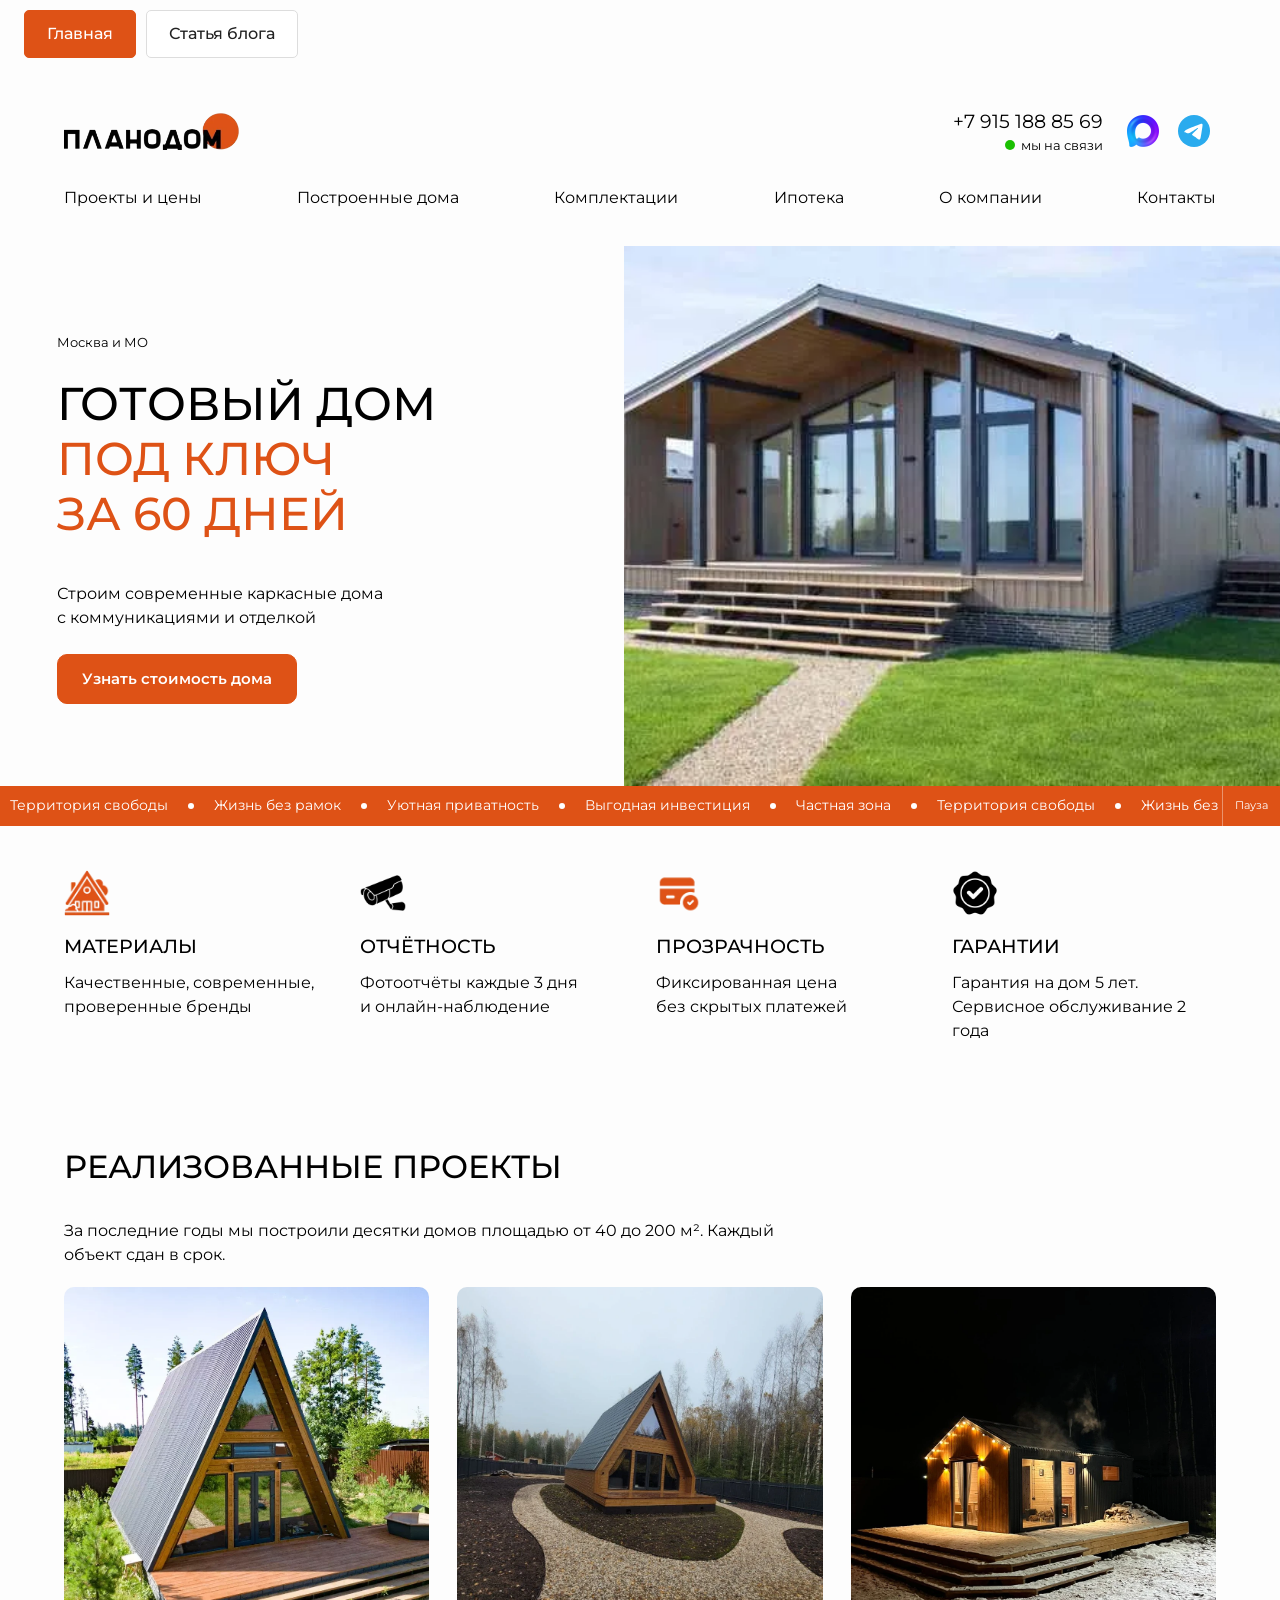
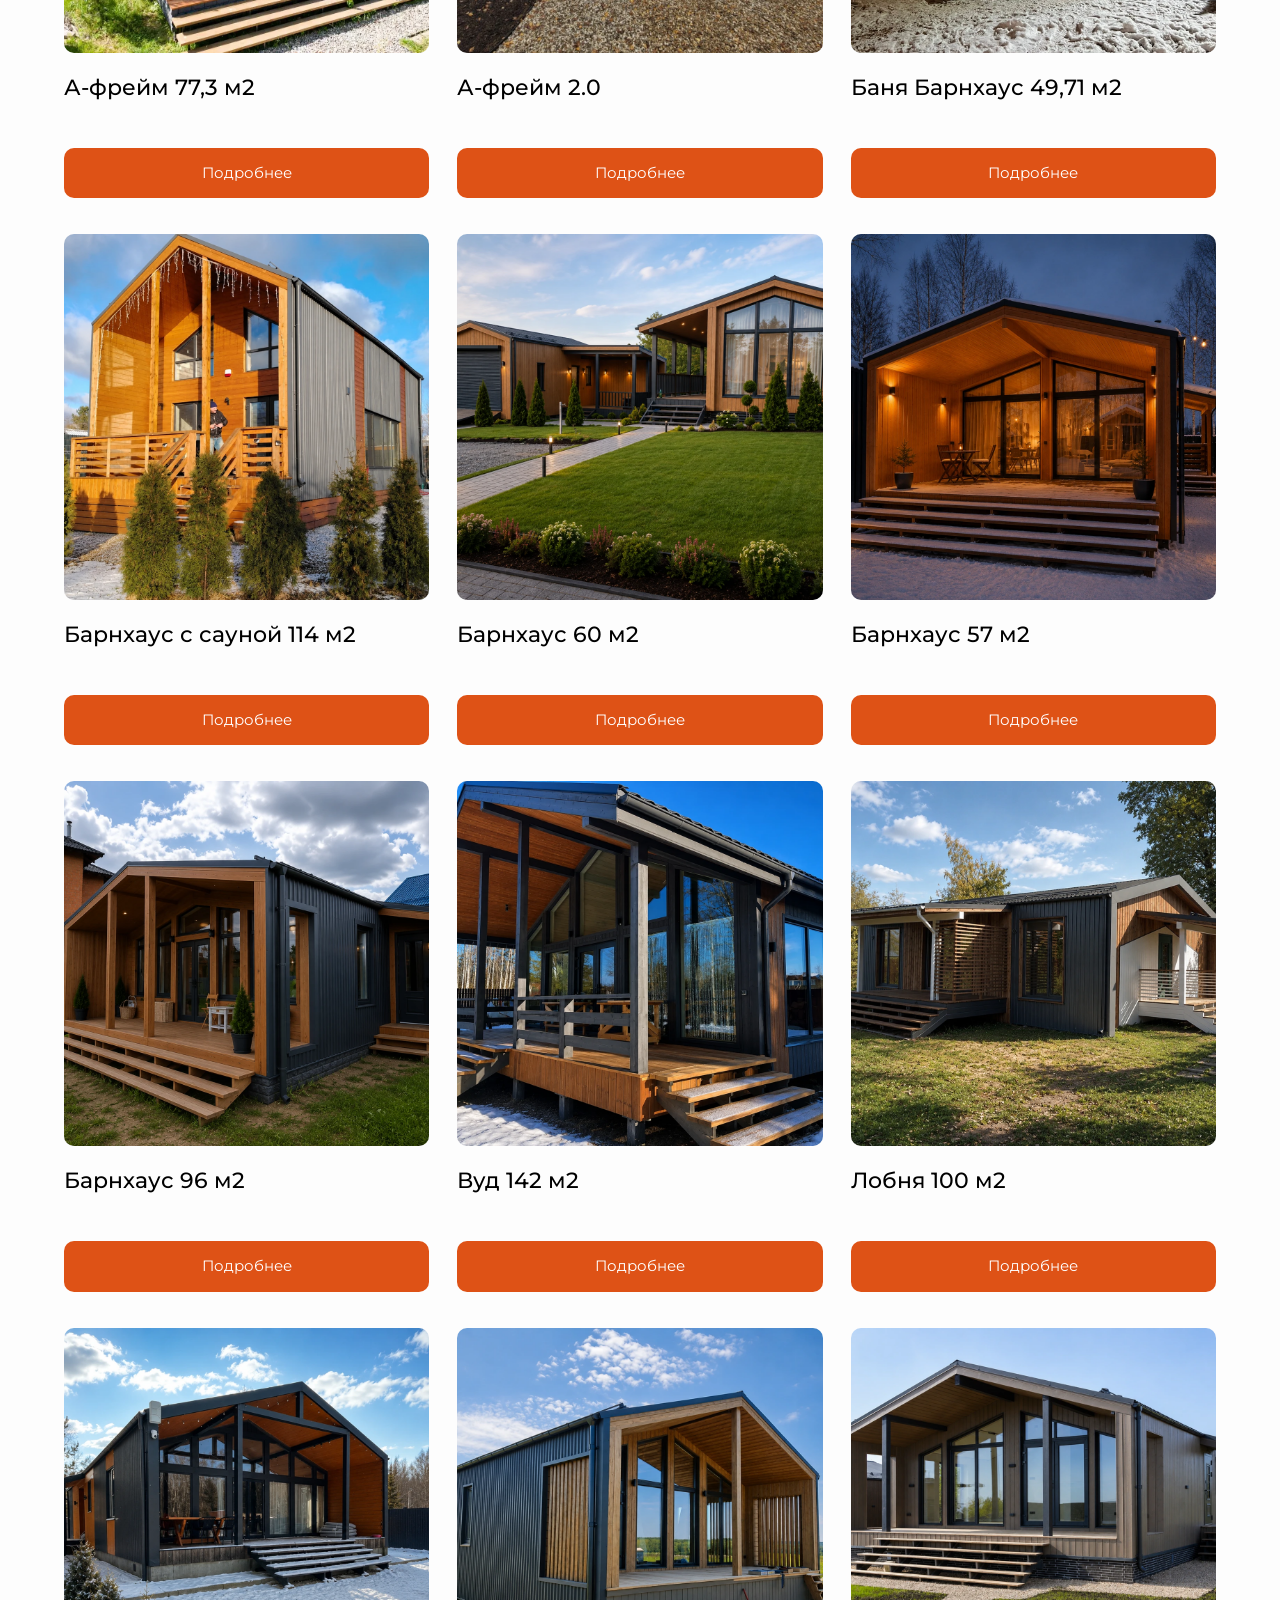
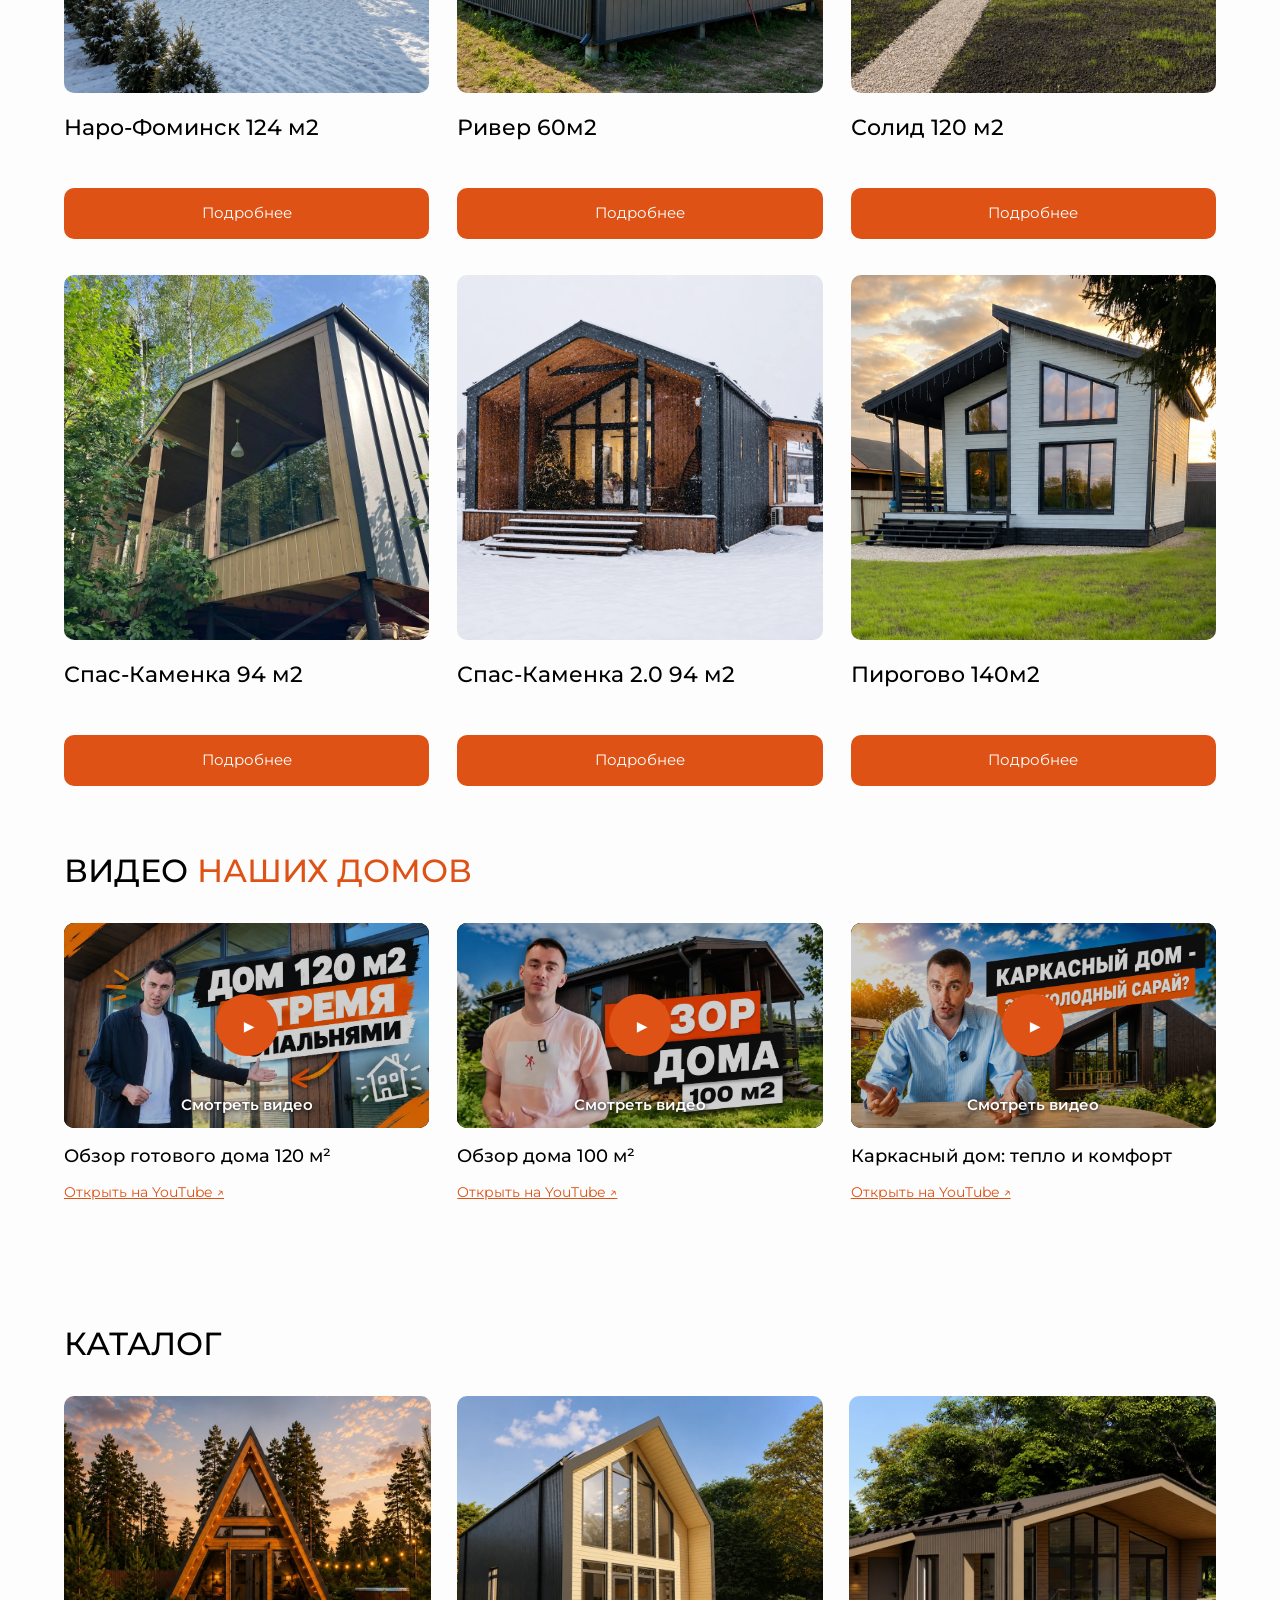
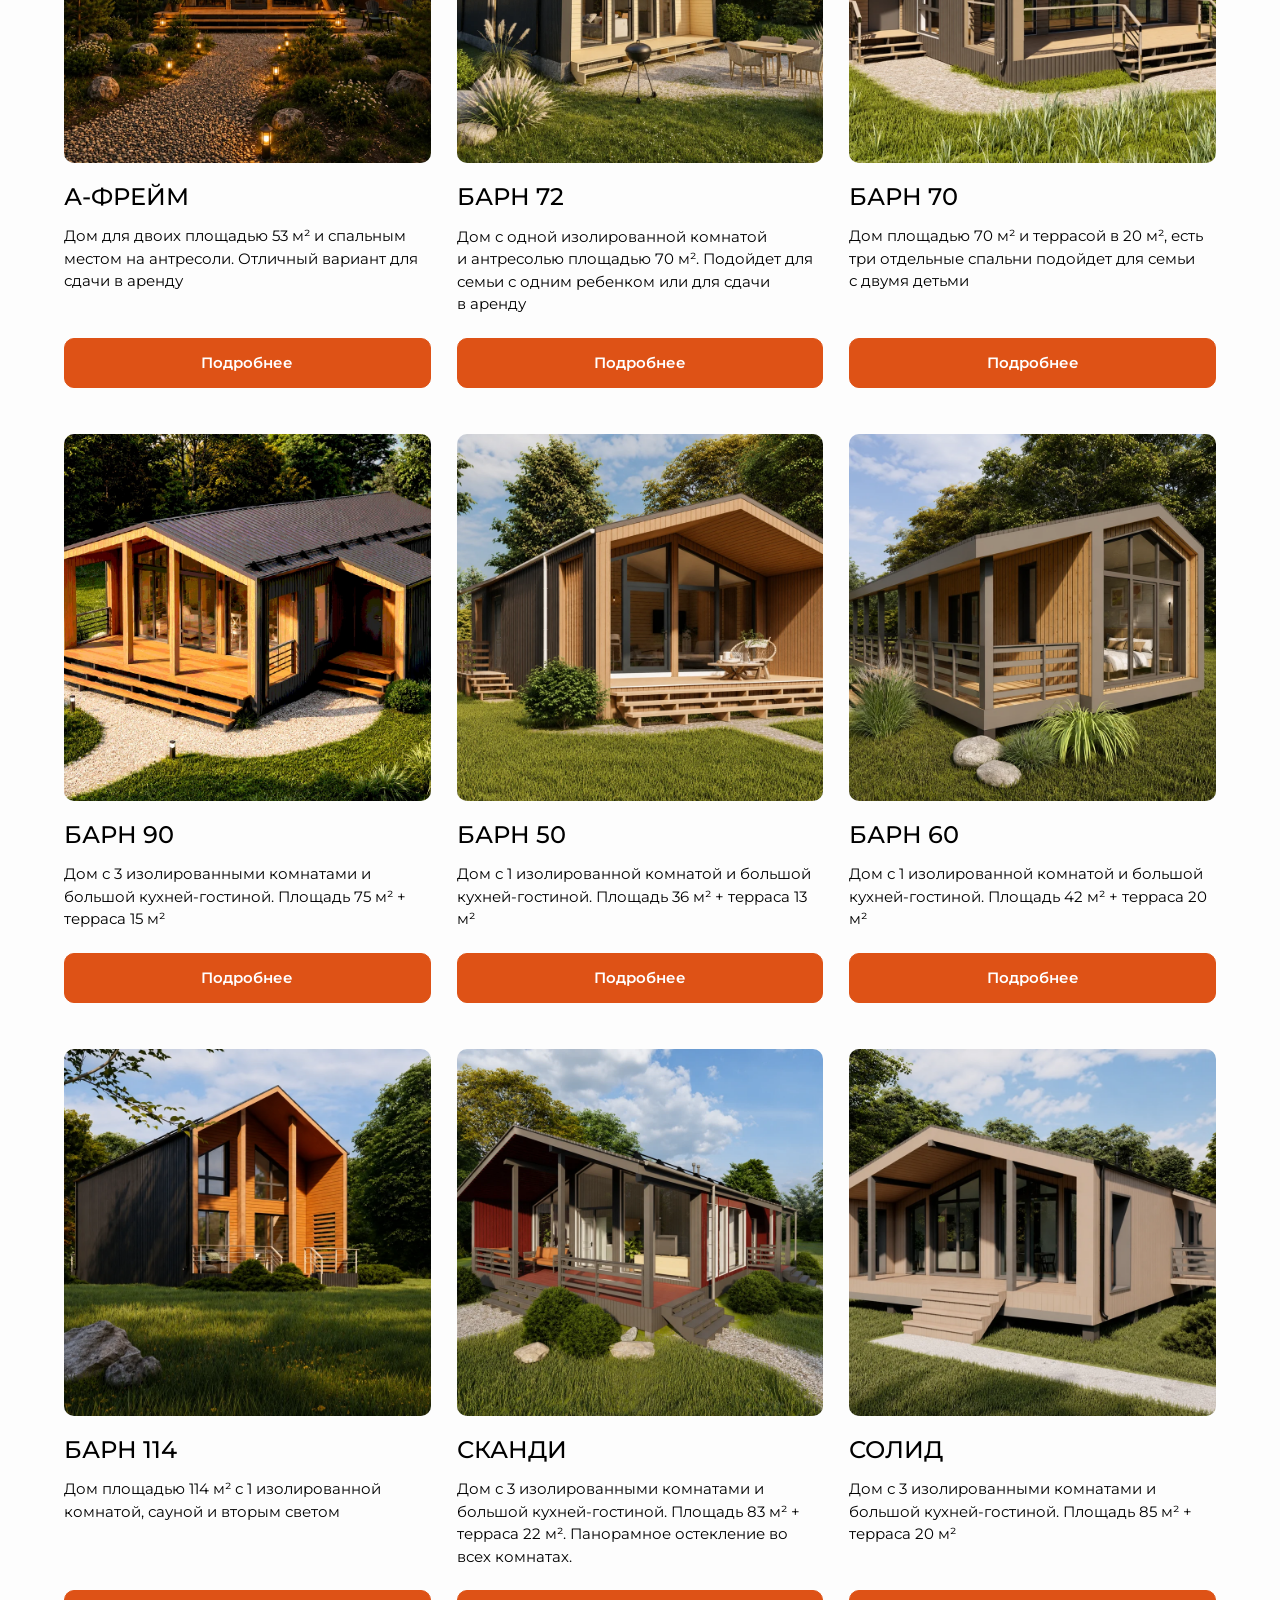
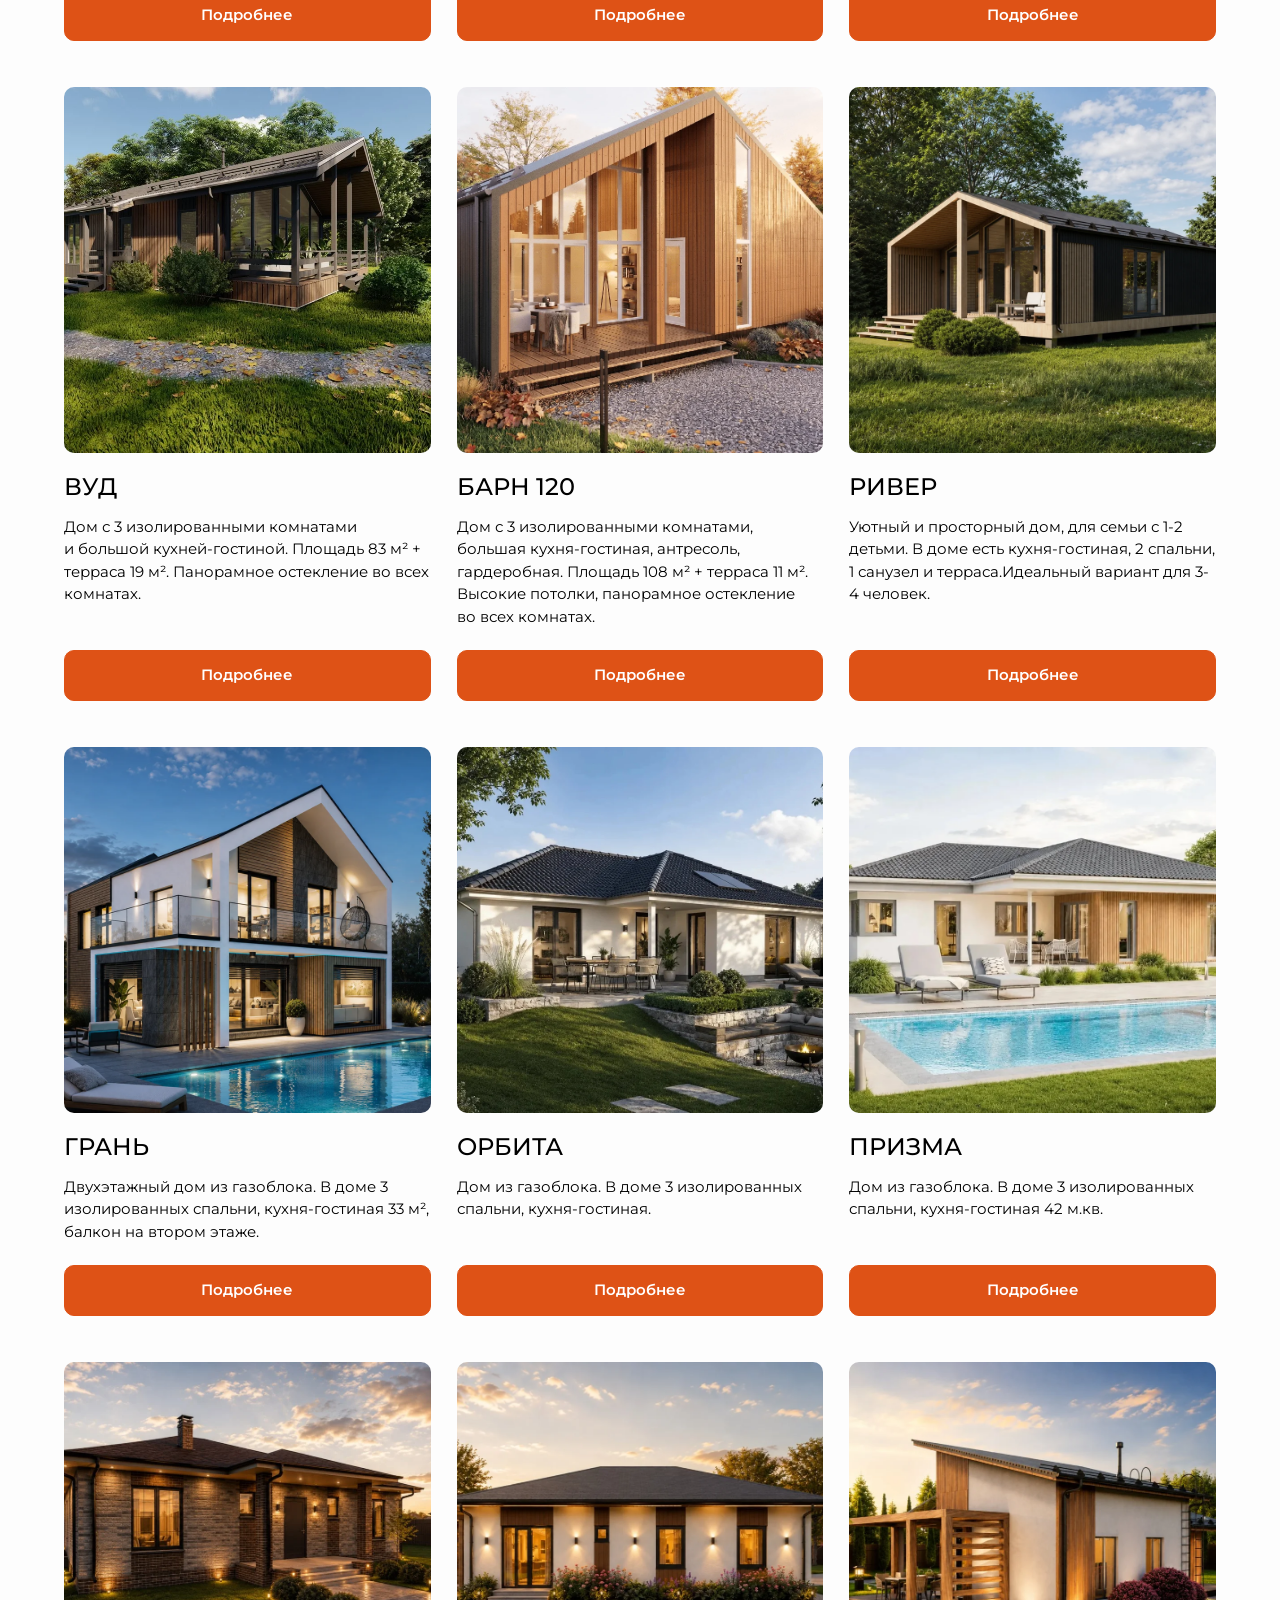
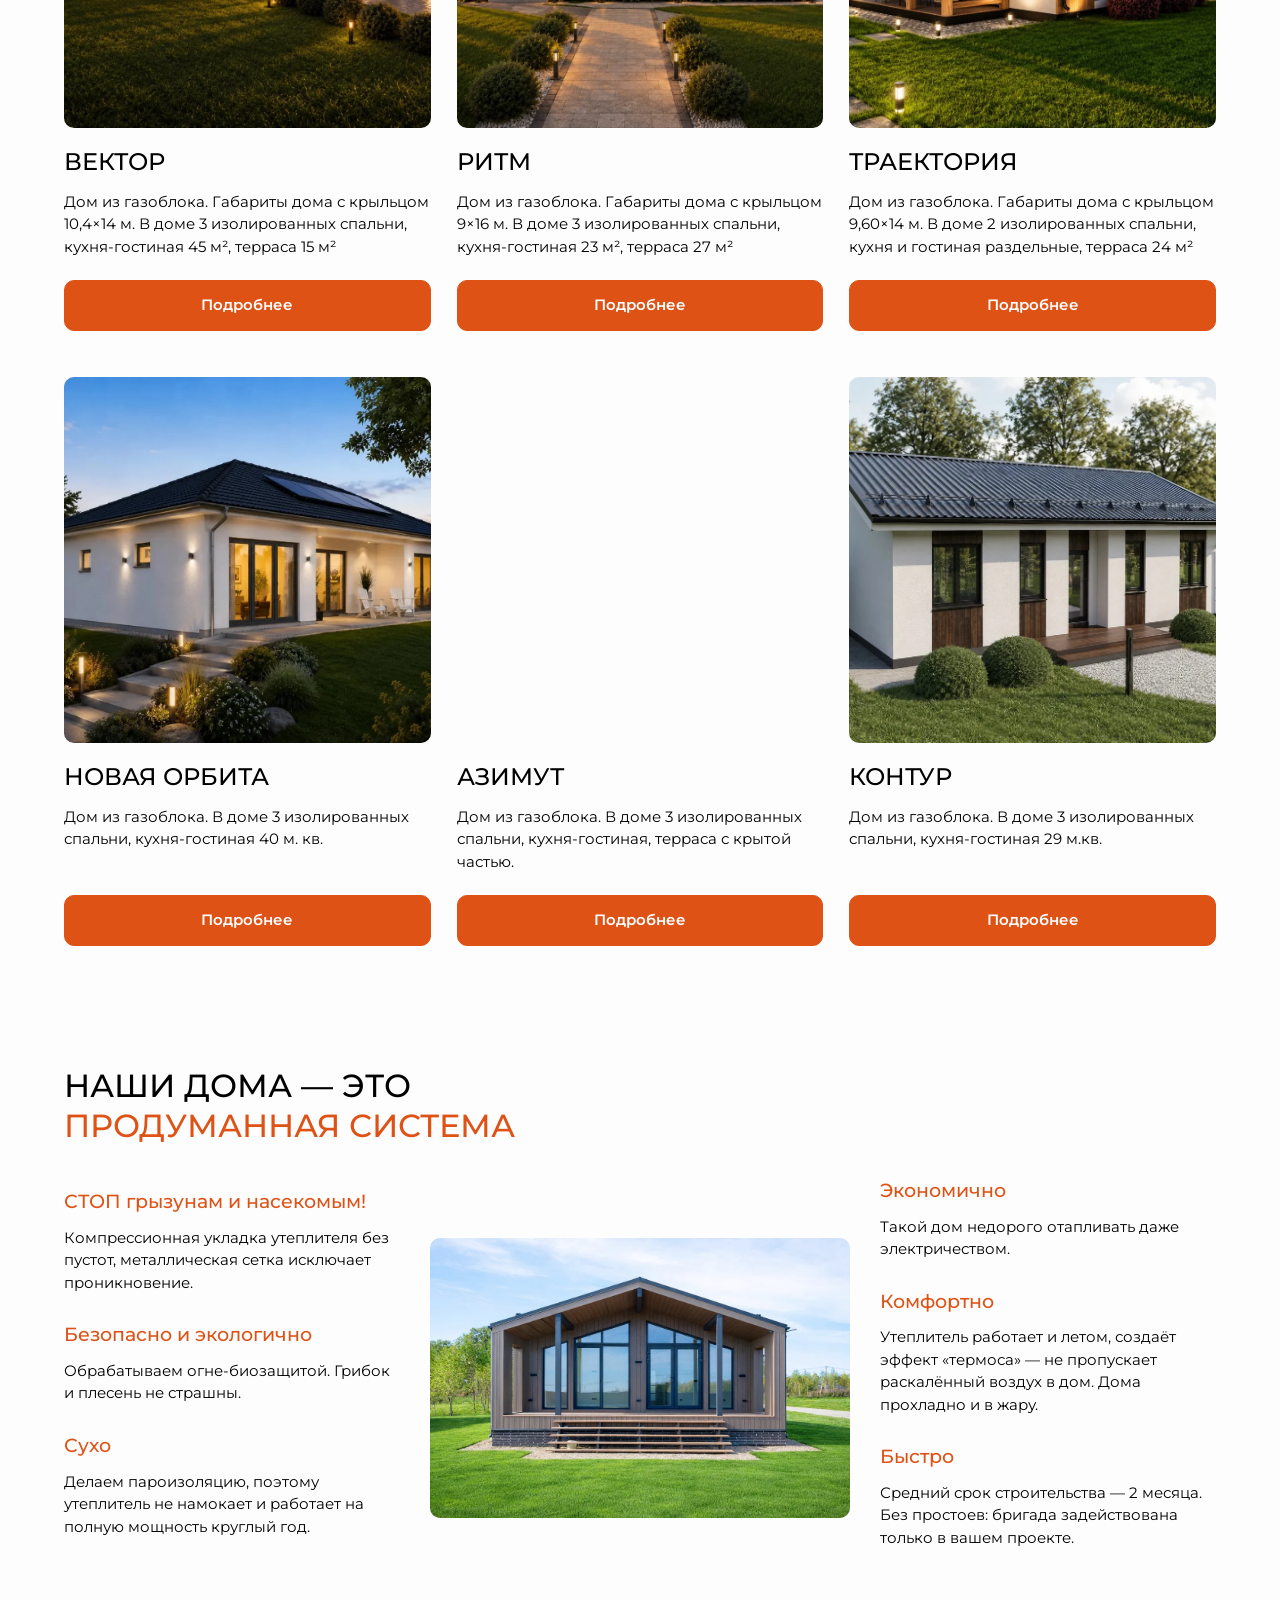
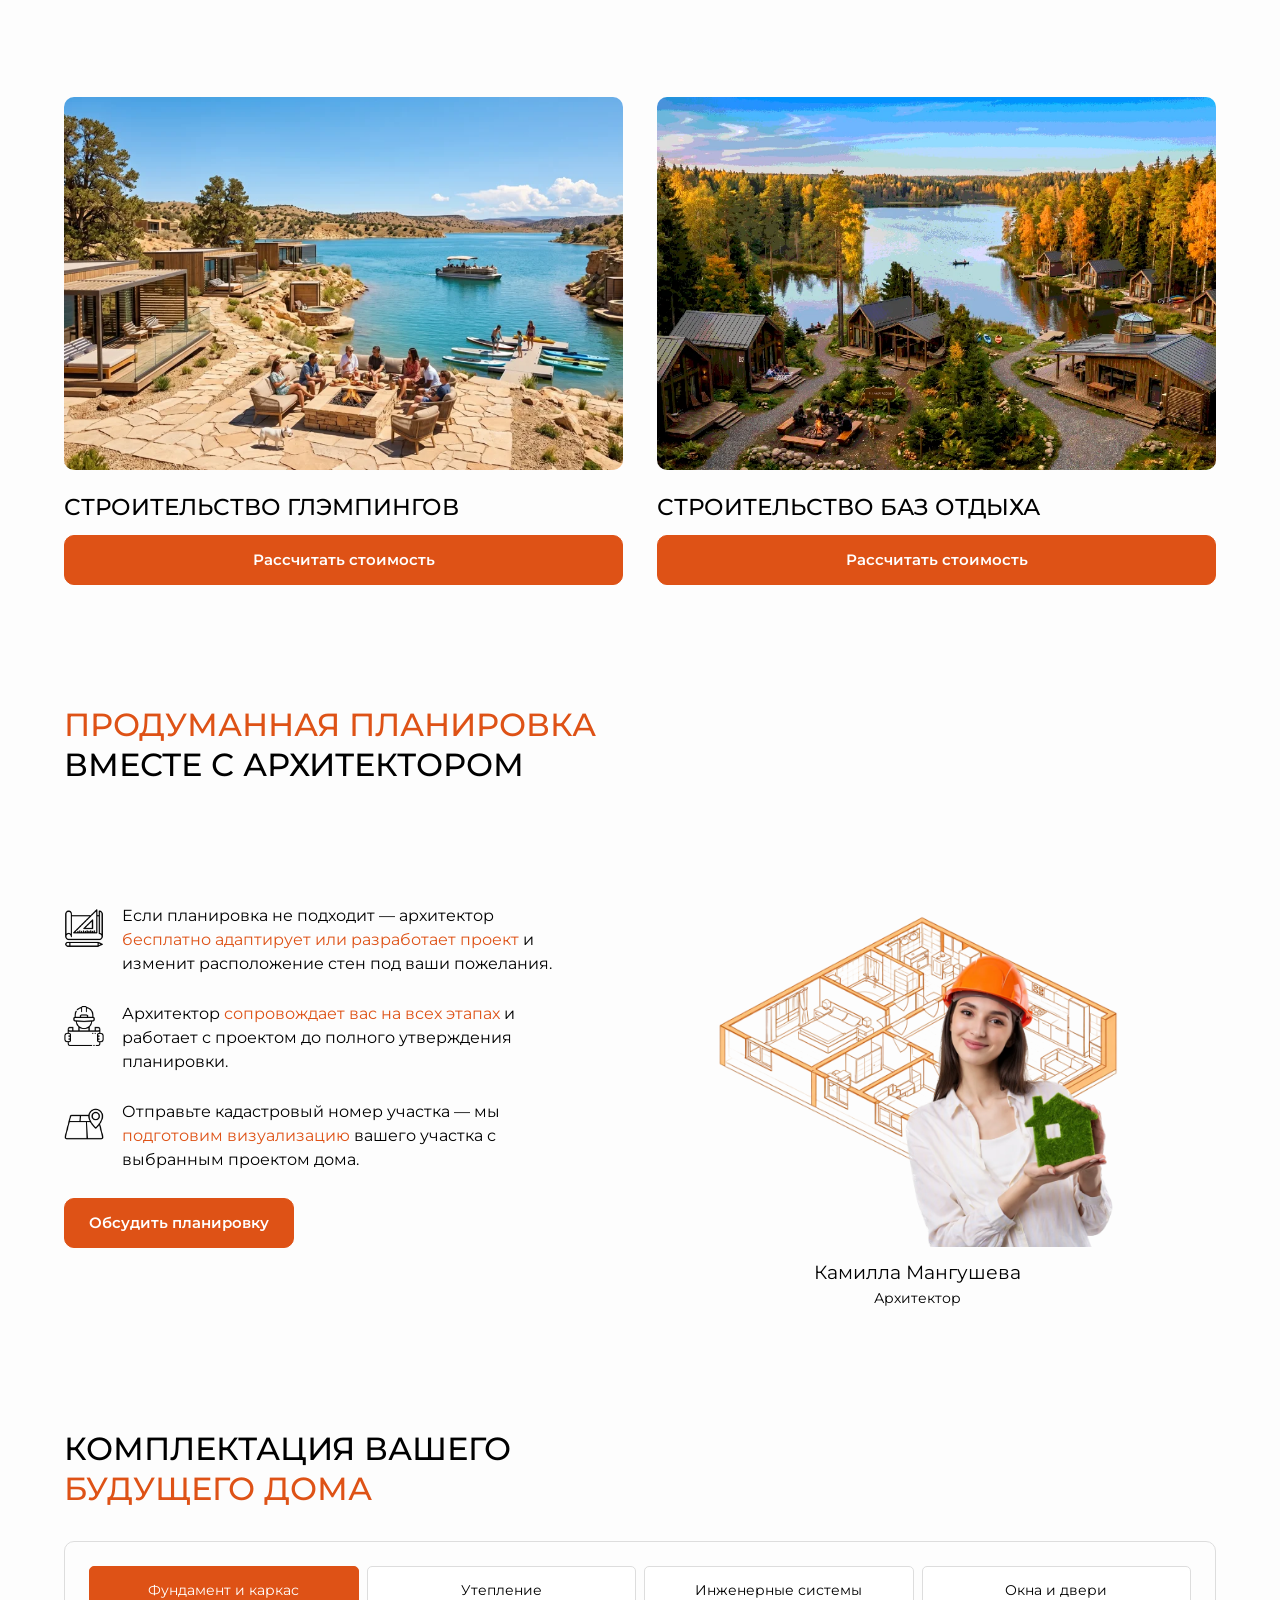
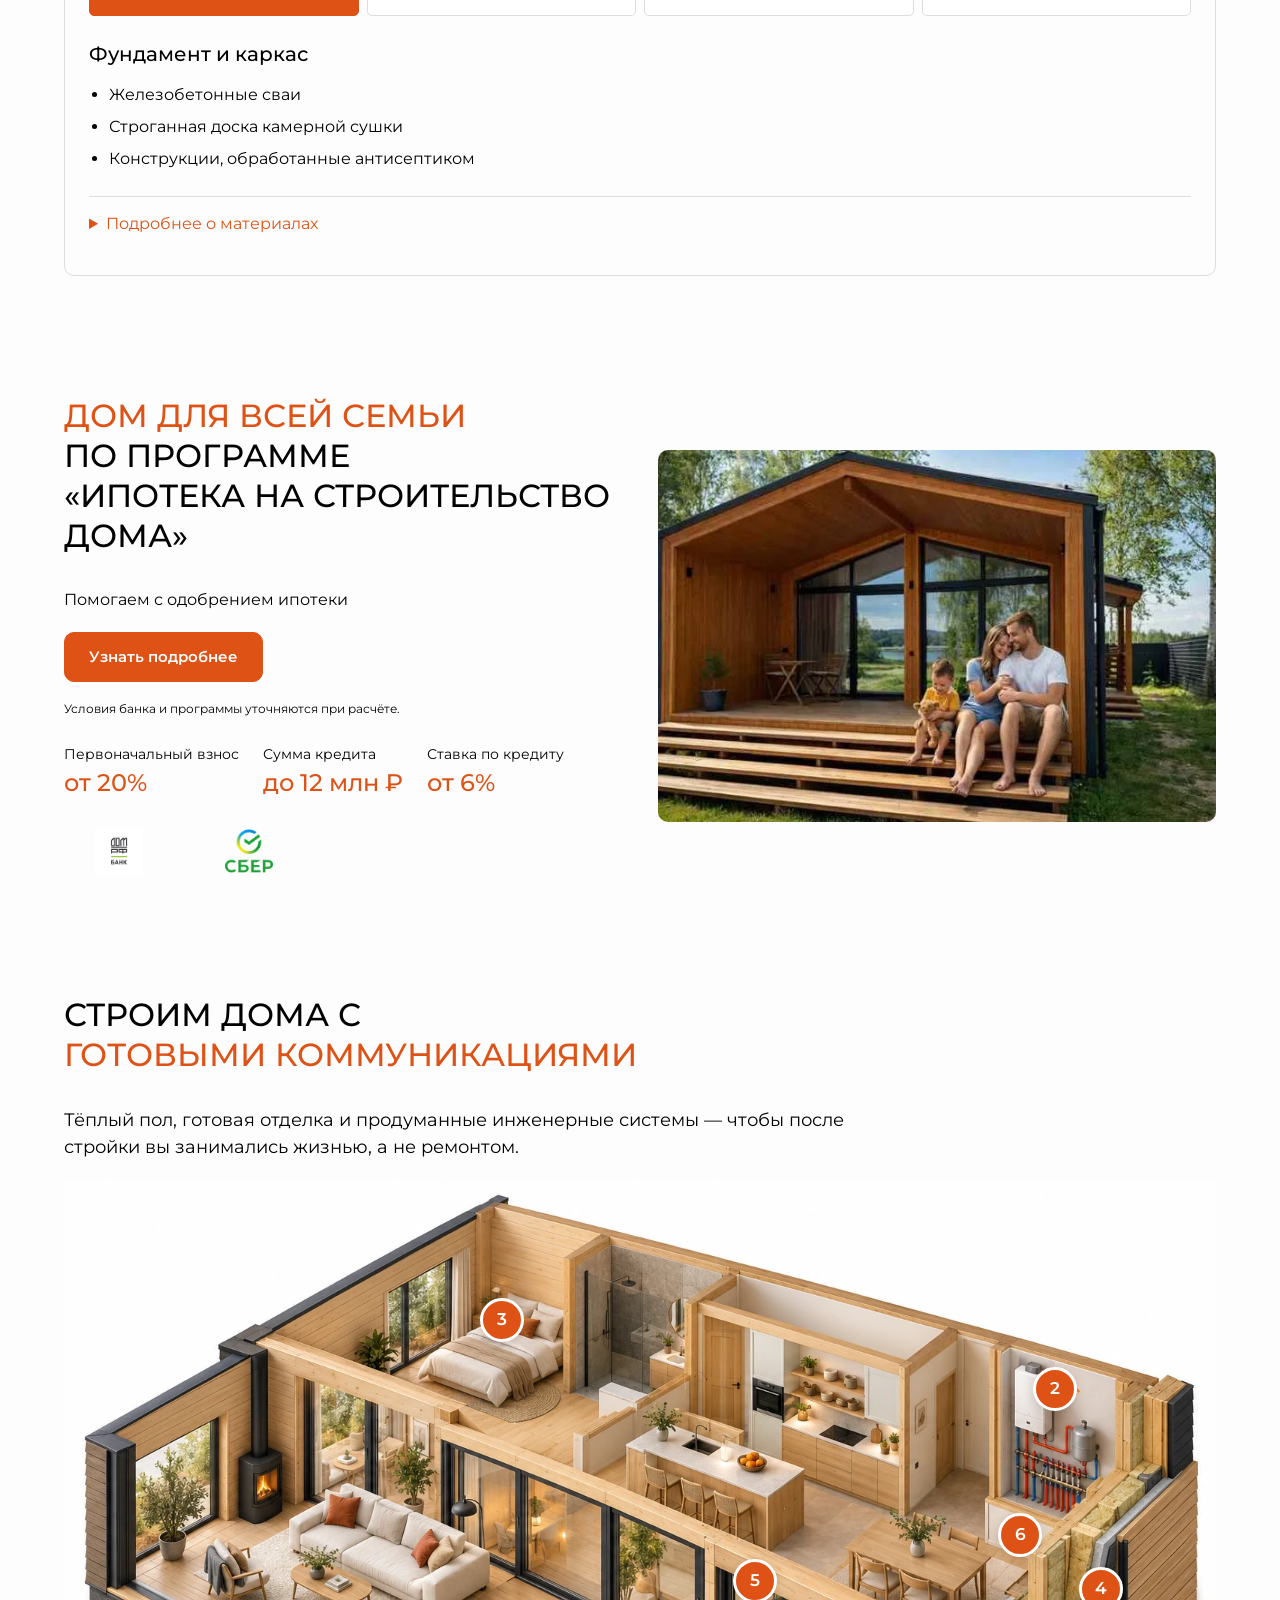
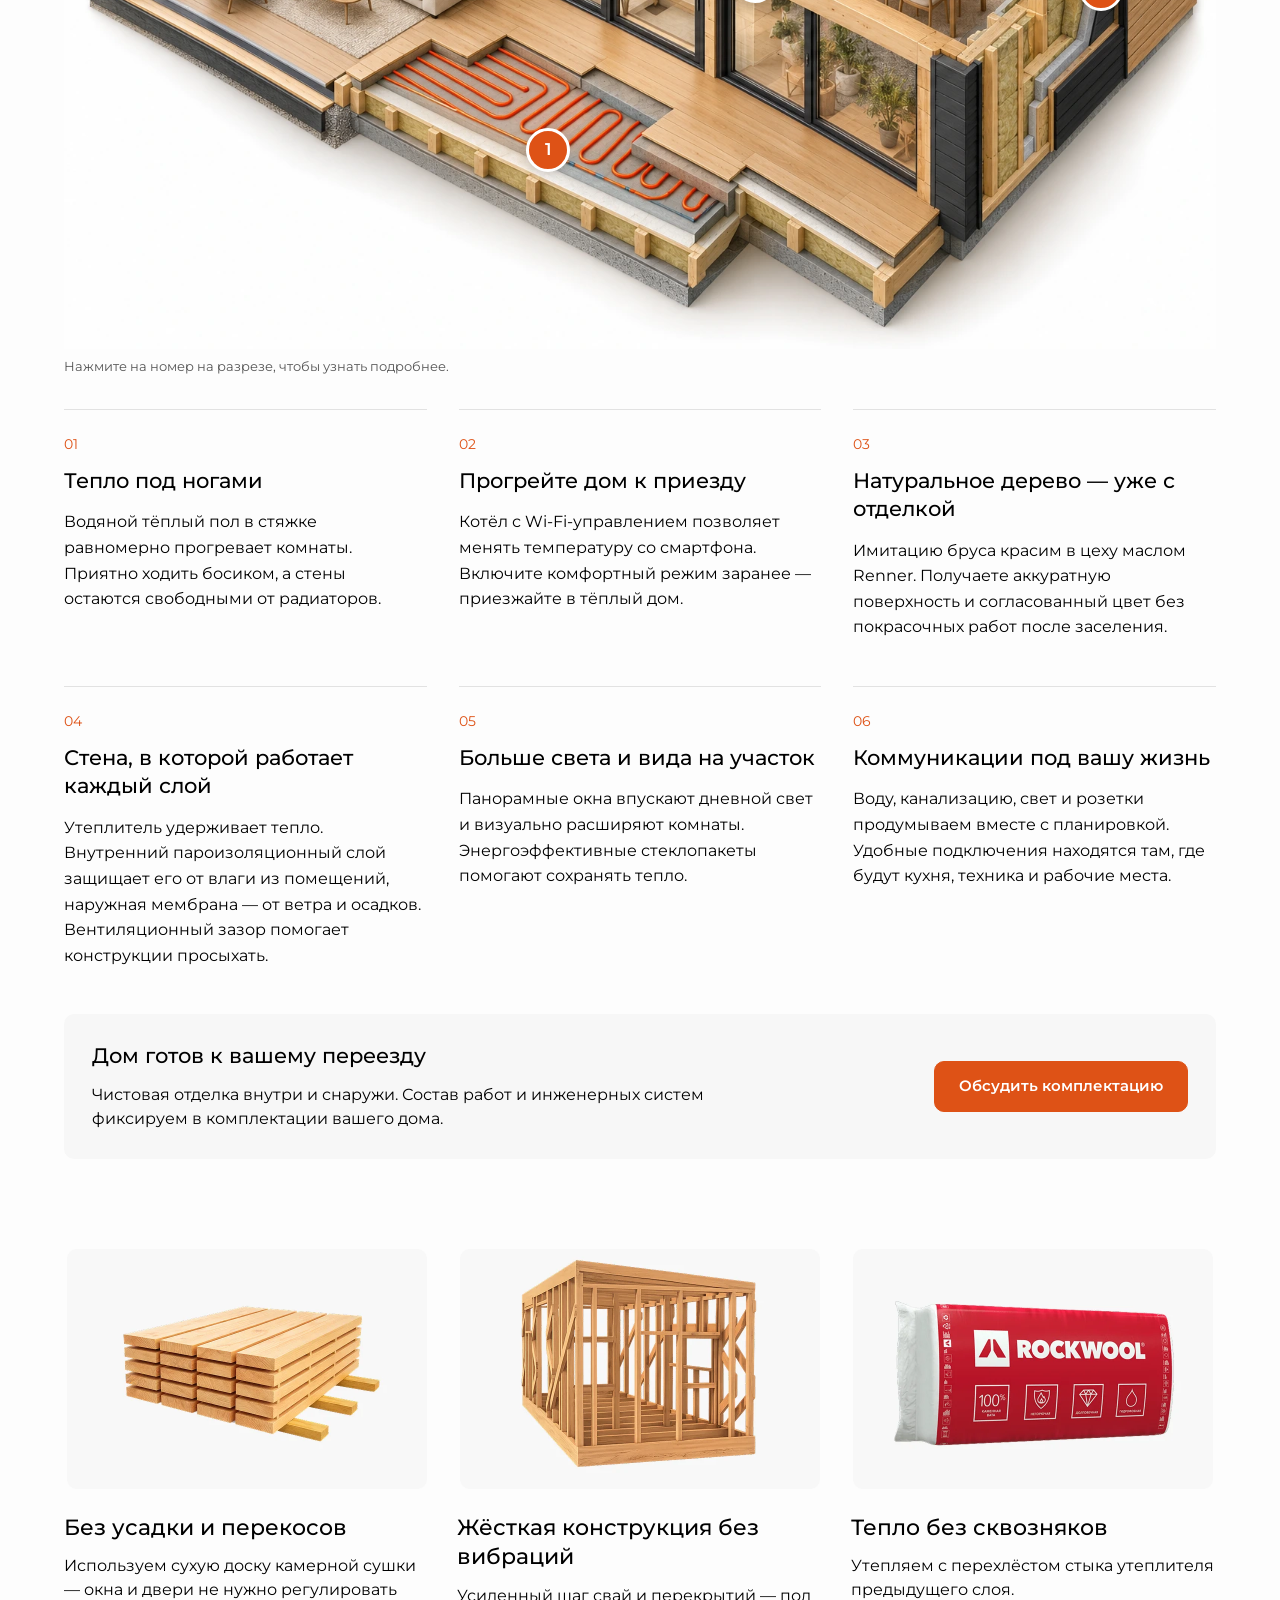
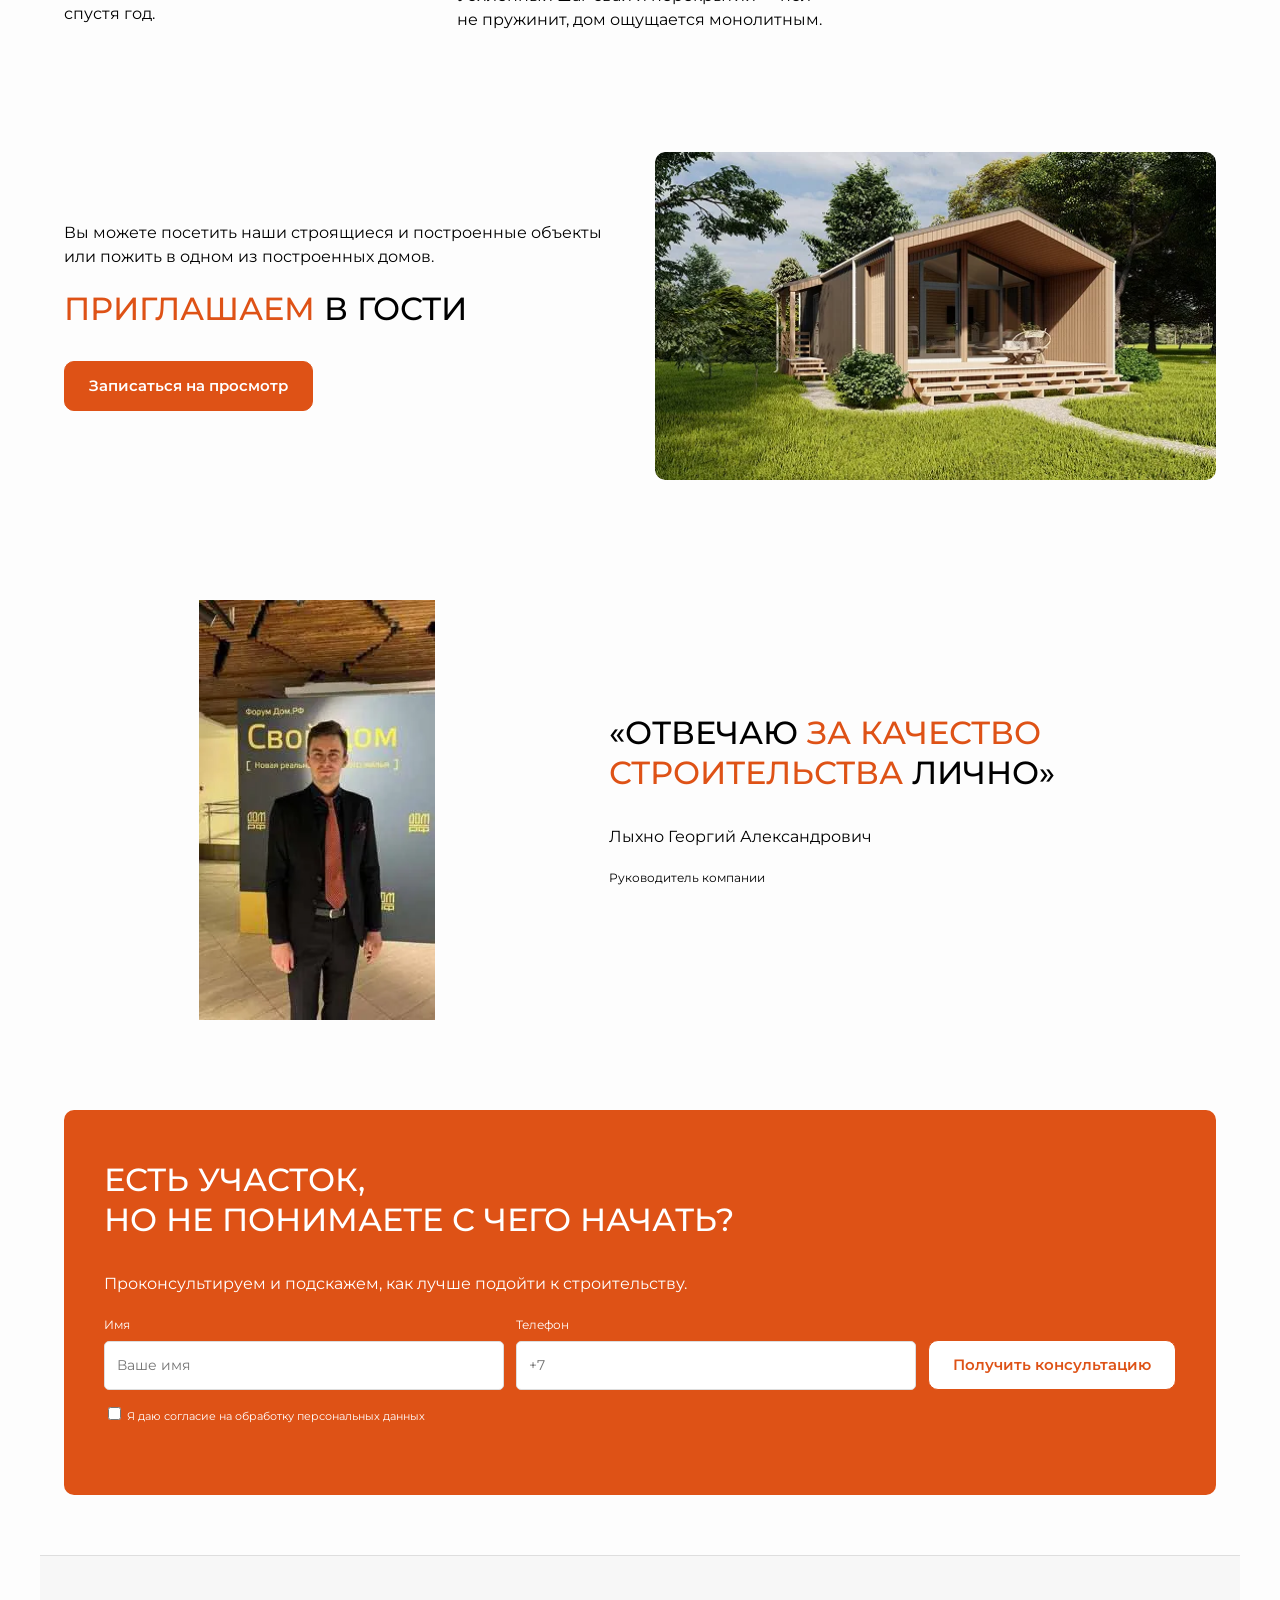
==== commit 9f58cd57: "Refine mobile menu positioning and cutaway markers" ====
--- a/index.html
+++ b/index.html
@@ -55,7 +55,7 @@
 <section id="pd-mortgage" class="mortgage"><div><h2><em>Дом для всей семьи</em><br>по программе<br>«Ипотека на строительство дома»</h2><p>Помогаем с одобрением ипотеки</p><button class="orange lead" type="button">Узнать подробнее</button><p class="muted mortgage-note">Условия банка и программы уточняются при расчёте.</p><div class="mortgage-values"><div>Первоначальный взнос<strong>от 20%</strong></div><div>Сумма кредита<strong>до 12 млн ₽</strong></div><div>Ставка по кредиту<strong>от 6%</strong></div></div>
 <div class="mortgage-banks"><img src="assets/bank-0.webp" alt="Банк ДОМ.РФ" loading="eager" decoding="async" width="236" height="236"><img src="assets/bank-1.webp" alt="Сбер" loading="eager" decoding="async" width="124" height="124"></div>
 </div><img src="assets/original-6.webp" alt="Изображение из ипотечного блока исходного сайта" decoding="async" loading="eager" width="620" height="413"></section>
-<section class="ready comfort-section" id="pd-comfort"><h2>Строим дома с<br><em>готовыми коммуникациями</em></h2><p class="comfort-intro">Тёплый пол, готовая отделка и продуманные инженерные системы — чтобы после стройки вы занимались жизнью, а не ремонтом.</p><div class="comfort-visual"><img src="assets/comfort-cutaway-v4.webp" alt="Изометрический разрез каркасного дома: водяной тёплый пол в стяжке, котёл, слои утеплённой стены и готовая деревянная отделка" width="1536" height="1024" loading="eager"><a class="comfort-point" href="#pd-comfort-1" style="left:42%;top:74%" aria-label="1. Тепло под ногами">1</a><a class="comfort-point" href="#pd-comfort-2" style="left:84%;top:28%" aria-label="2. Прогрейте дом к приезду">2</a><a class="comfort-point" href="#pd-comfort-3" style="left:38%;top:18%" aria-label="3. Натуральное дерево — уже с отделкой">3</a><a class="comfort-point" href="#pd-comfort-4" style="left:90%;top:53%" aria-label="4. Стена, в которой работает каждый слой">4</a><a class="comfort-point" href="#pd-comfort-5" style="left:60%;top:52%" aria-label="5. Больше света и вида на участок">5</a><a class="comfort-point" href="#pd-comfort-6" style="left:84%;top:40%" aria-label="6. Коммуникации под вашу жизнь">6</a></div><p class="comfort-hint">Нажмите на номер на разрезе, чтобы узнать подробнее.</p><div class="comfort-grid"><article id="pd-comfort-1"><span class="comfort-number" aria-hidden="true">01</span><h3>Тепло под ногами</h3><p>Водяной тёплый пол в стяжке равномерно прогревает комнаты. Приятно ходить босиком, а стены остаются свободными от радиаторов.</p></article><article id="pd-comfort-2"><span class="comfort-number" aria-hidden="true">02</span><h3>Прогрейте дом к приезду</h3><p>Котёл с Wi-Fi-управлением позволяет менять температуру со смартфона. Включите комфортный режим заранее — приезжайте в тёплый дом.</p></article><article id="pd-comfort-3"><span class="comfort-number" aria-hidden="true">03</span><h3>Натуральное дерево — уже с отделкой</h3><p>Имитацию бруса красим в цеху маслом Renner. Получаете аккуратную поверхность и согласованный цвет без покрасочных работ после заселения.</p></article><article id="pd-comfort-4"><span class="comfort-number" aria-hidden="true">04</span><h3>Стена, в которой работает каждый слой</h3><p>Утеплитель удерживает тепло. Внутренний пароизоляционный слой защищает его от влаги из помещений, наружная мембрана — от ветра и осадков. Вентиляционный зазор помогает конструкции просыхать.</p></article><article id="pd-comfort-5"><span class="comfort-number" aria-hidden="true">05</span><h3>Больше света и вида на участок</h3><p>Панорамные окна впускают дневной свет и визуально расширяют комнаты. Энергоэффективные стеклопакеты помогают сохранять тепло.</p></article><article id="pd-comfort-6"><span class="comfort-number" aria-hidden="true">06</span><h3>Коммуникации под вашу жизнь</h3><p>Воду, канализацию, свет и розетки продумываем вместе с планировкой. Удобные подключения находятся там, где будут кухня, техника и рабочие места.</p></article></div><div class="comfort-bottom"><div><h3>Дом готов к вашему переезду</h3><p>Чистовая отделка внутри и снаружи. Состав работ и инженерных систем фиксируем в комплектации вашего дома.</p></div><button class="orange lead" type="button">Обсудить комплектацию</button></div></section>
+<section class="ready comfort-section" id="pd-comfort"><h2>Строим дома с<br><em>готовыми коммуникациями</em></h2><p class="comfort-intro">Тёплый пол, готовая отделка и продуманные инженерные системы — чтобы после стройки вы занимались жизнью, а не ремонтом.</p><div class="comfort-visual"><img src="assets/comfort-cutaway-v4.webp" alt="Изометрический разрез каркасного дома: водяной тёплый пол в стяжке, котёл, слои утеплённой стены и готовая деревянная отделка" width="1536" height="1024" loading="eager"><a class="comfort-point" href="#pd-comfort-1" style="left:42%;top:74%" aria-label="1. Тепло под ногами">1</a><a class="comfort-point" href="#pd-comfort-2" style="left:86%;top:27%" aria-label="2. Прогрейте дом к приезду">2</a><a class="comfort-point" href="#pd-comfort-3" style="left:38%;top:18%" aria-label="3. Натуральное дерево — уже с отделкой">3</a><a class="comfort-point" href="#pd-comfort-4" style="left:90%;top:53%" aria-label="4. Стена, в которой работает каждый слой">4</a><a class="comfort-point" href="#pd-comfort-5" style="left:60%;top:52%" aria-label="5. Больше света и вида на участок">5</a><a class="comfort-point" href="#pd-comfort-6" style="left:83%;top:46%" aria-label="6. Коммуникации под вашу жизнь">6</a></div><p class="comfort-hint">Нажмите на номер на разрезе, чтобы узнать подробнее.</p><div class="comfort-grid"><article id="pd-comfort-1"><span class="comfort-number" aria-hidden="true">01</span><h3>Тепло под ногами</h3><p>Водяной тёплый пол в стяжке равномерно прогревает комнаты. Приятно ходить босиком, а стены остаются свободными от радиаторов.</p></article><article id="pd-comfort-2"><span class="comfort-number" aria-hidden="true">02</span><h3>Прогрейте дом к приезду</h3><p>Котёл с Wi-Fi-управлением позволяет менять температуру со смартфона. Включите комфортный режим заранее — приезжайте в тёплый дом.</p></article><article id="pd-comfort-3"><span class="comfort-number" aria-hidden="true">03</span><h3>Натуральное дерево — уже с отделкой</h3><p>Имитацию бруса красим в цеху маслом Renner. Получаете аккуратную поверхность и согласованный цвет без покрасочных работ после заселения.</p></article><article id="pd-comfort-4"><span class="comfort-number" aria-hidden="true">04</span><h3>Стена, в которой работает каждый слой</h3><p>Утеплитель удерживает тепло. Внутренний пароизоляционный слой защищает его от влаги из помещений, наружная мембрана — от ветра и осадков. Вентиляционный зазор помогает конструкции просыхать.</p></article><article id="pd-comfort-5"><span class="comfort-number" aria-hidden="true">05</span><h3>Больше света и вида на участок</h3><p>Панорамные окна впускают дневной свет и визуально расширяют комнаты. Энергоэффективные стеклопакеты помогают сохранять тепло.</p></article><article id="pd-comfort-6"><span class="comfort-number" aria-hidden="true">06</span><h3>Коммуникации под вашу жизнь</h3><p>Воду, канализацию, свет и розетки продумываем вместе с планировкой. Удобные подключения находятся там, где будут кухня, техника и рабочие места.</p></article></div><div class="comfort-bottom"><div><h3>Дом готов к вашему переезду</h3><p>Чистовая отделка внутри и снаружи. Состав работ и инженерных систем фиксируем в комплектации вашего дома.</p></div><button class="orange lead" type="button">Обсудить комплектацию</button></div></section>
 <section class="quality"><article><img src="assets/quality-0.webp" alt="Конструкция дома из сухой доски" loading="eager" decoding="async" width="720" height="480"><h3>Без усадки и перекосов</h3><p>Используем сухую доску камерной сушки — окна и двери не нужно регулировать спустя год.</p></article><article><img src="assets/quality-1.webp" alt="Усиленная конструкция свай и перекрытий" loading="eager" decoding="async" width="720" height="480"><h3>Жёсткая конструкция без вибраций</h3><p>Усиленный шаг свай и перекрытий — пол не пружинит, дом ощущается монолитным.</p></article><article><img src="assets/quality-2.webp" alt="Утепление с перекрытием стыков" loading="eager" decoding="async" width="720" height="480"><h3>Тепло без сквозняков</h3><p>Утепляем с перехлёстом стыка утеплителя предыдущего слоя.</p></article></section>
 <section class="visit" id="pd-visit"><div><p>Вы можете посетить наши строящиеся и построенные объекты или пожить в одном из построенных домов.</p><h2><em>Приглашаем</em> в гости</h2><button class="orange lead" type="button">Записаться на просмотр</button></div><img src="assets/visit-0.webp" alt="Дом Planodom" decoding="async" loading="eager" width="557" height="326"></section>
 <section class="director" id="pd-about"><img src="assets/original-7.webp" alt="Руководитель компании Planodom" decoding="async" loading="eager" width="270" height="480"><div><h2>«Отвечаю <em>за качество<br>строительства</em> лично»</h2><p>Лыхно Георгий Александрович</p><p class="muted">Руководитель компании</p></div></section>
@@ -385,7 +385,7 @@
 #pd-original .mobile-menu>summary{display:grid;place-items:center;width:44px;height:44px;border:1px solid #ddd;border-radius:8px;color:#000;background:#fff;list-style:none}
 #pd-original .mobile-menu>summary::-webkit-details-marker{display:none}
 #pd-original .mobile-menu[open]>summary{color:#de5216;border-color:#de5216}
-#pd-original .mobile-menu>nav{display:flex;flex-direction:column;align-items:stretch;position:absolute;top:62px;left:20px;right:20px;z-index:100;background:#fff;padding:12px 18px 18px;border:1px solid #eee;border-radius:10px;box-shadow:0 10px 35px #0002;gap:0;font-size:16px;max-height:calc(100dvh - 155px);overflow:auto}
+#pd-original .mobile-menu>nav{grid-column:auto;grid-row:auto;justify-self:auto;align-self:auto;display:flex;flex-direction:column;align-items:stretch;position:absolute;top:62px;left:20px;right:20px;z-index:100;background:#fff;padding:12px 18px 18px;border:1px solid #eee;border-radius:10px;box-shadow:0 10px 35px #0002;gap:0;font-size:16px;max-height:calc(100dvh - 155px);overflow:auto}
 #pd-original .mobile-menu nav>a,#pd-original .mobile-menu .blog-link{display:flex;align-items:center;min-height:46px;width:100%;padding:10px 0;border:0;background:none;text-align:left;font-size:16px}
 #pd-original .mobile-menu .orange{margin-top:12px;width:100%;font-size:15px}
 #pd-original section[id],#pd-original footer[id],#pd-original #pd-home-videos{scroll-margin-top:78px}
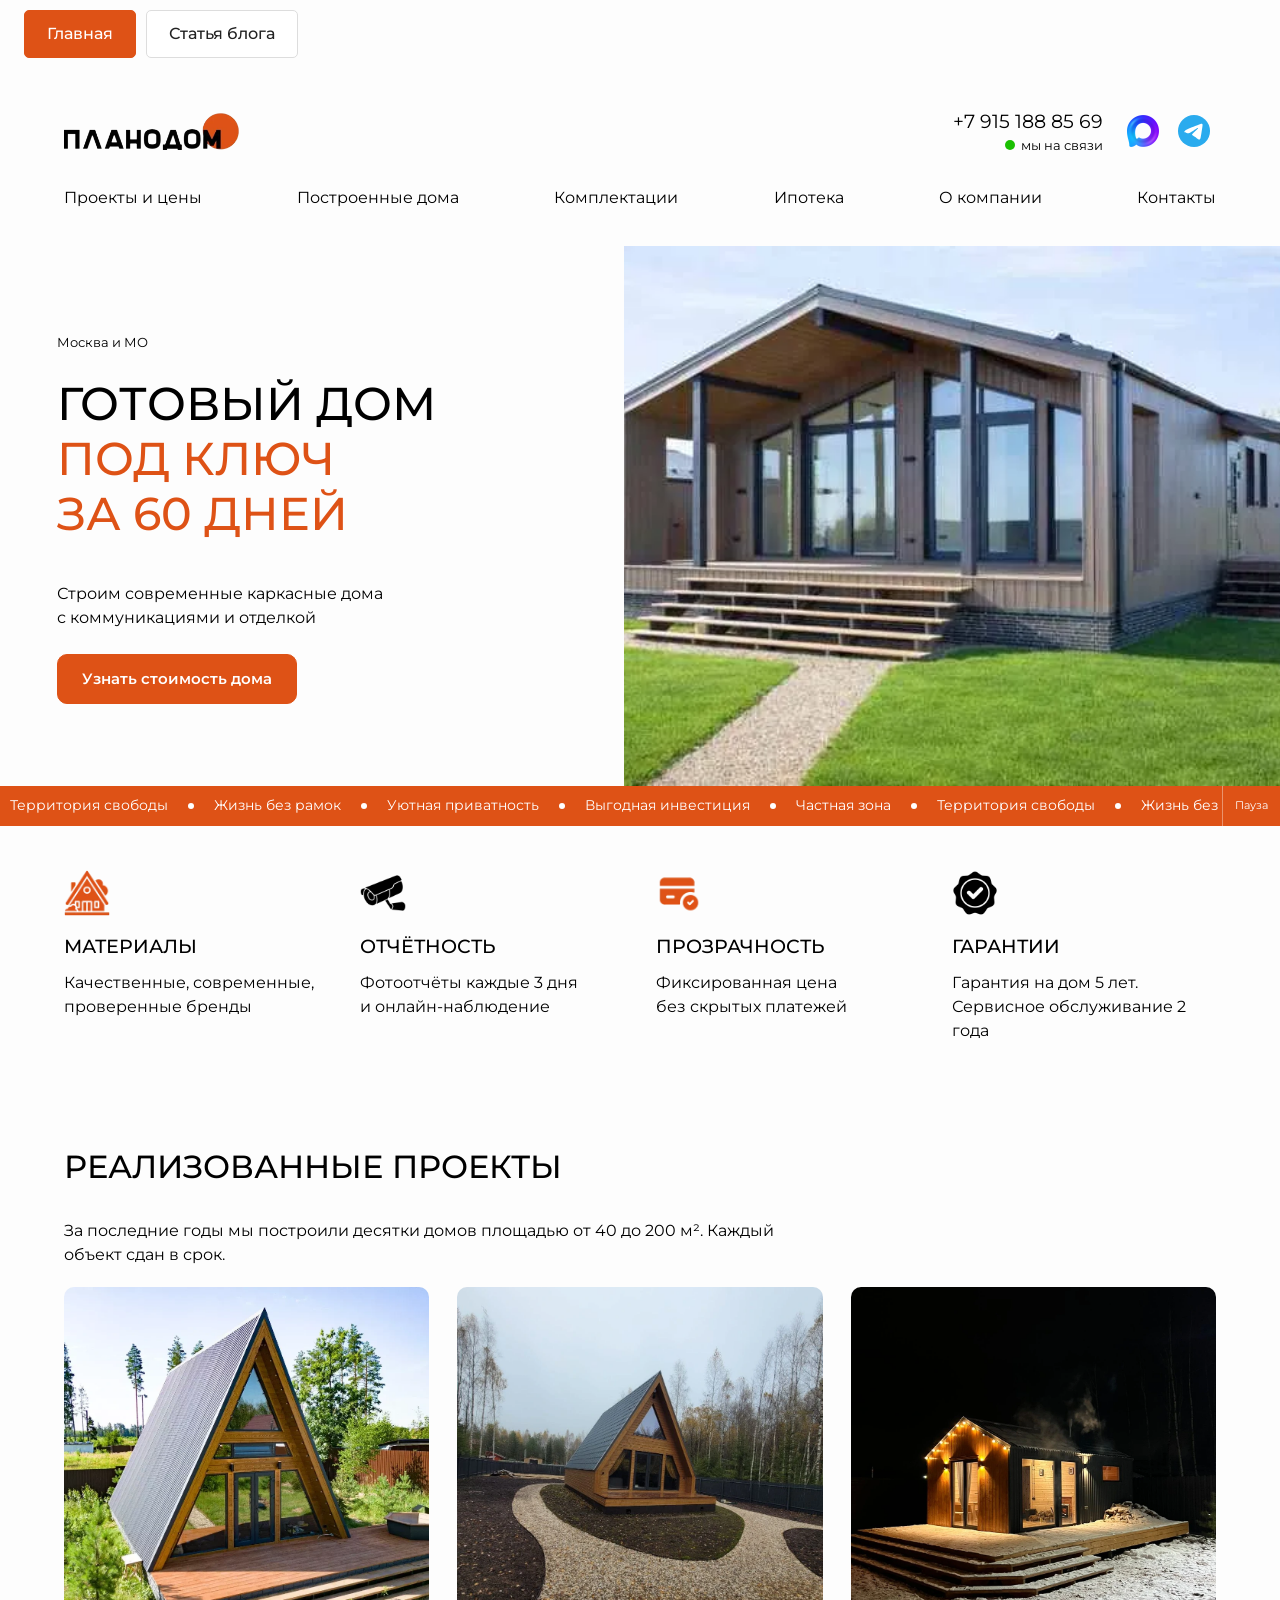
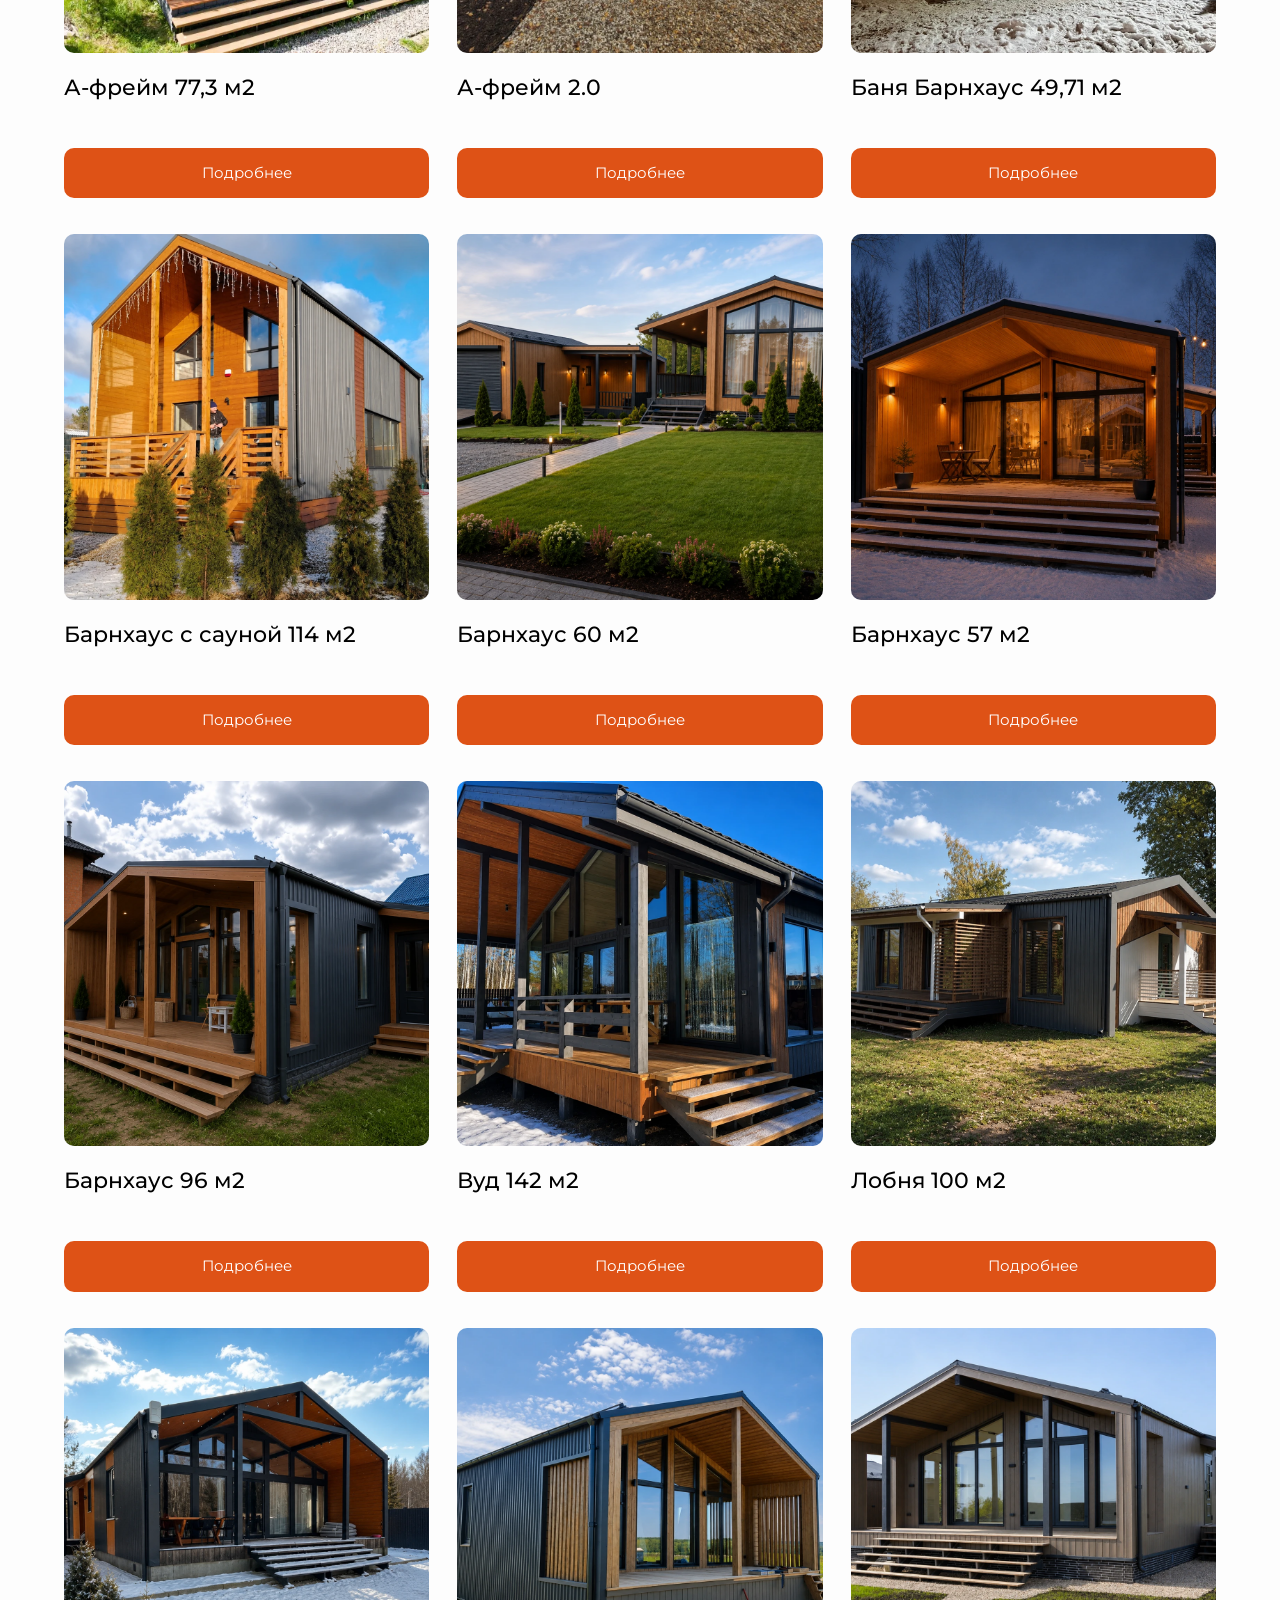
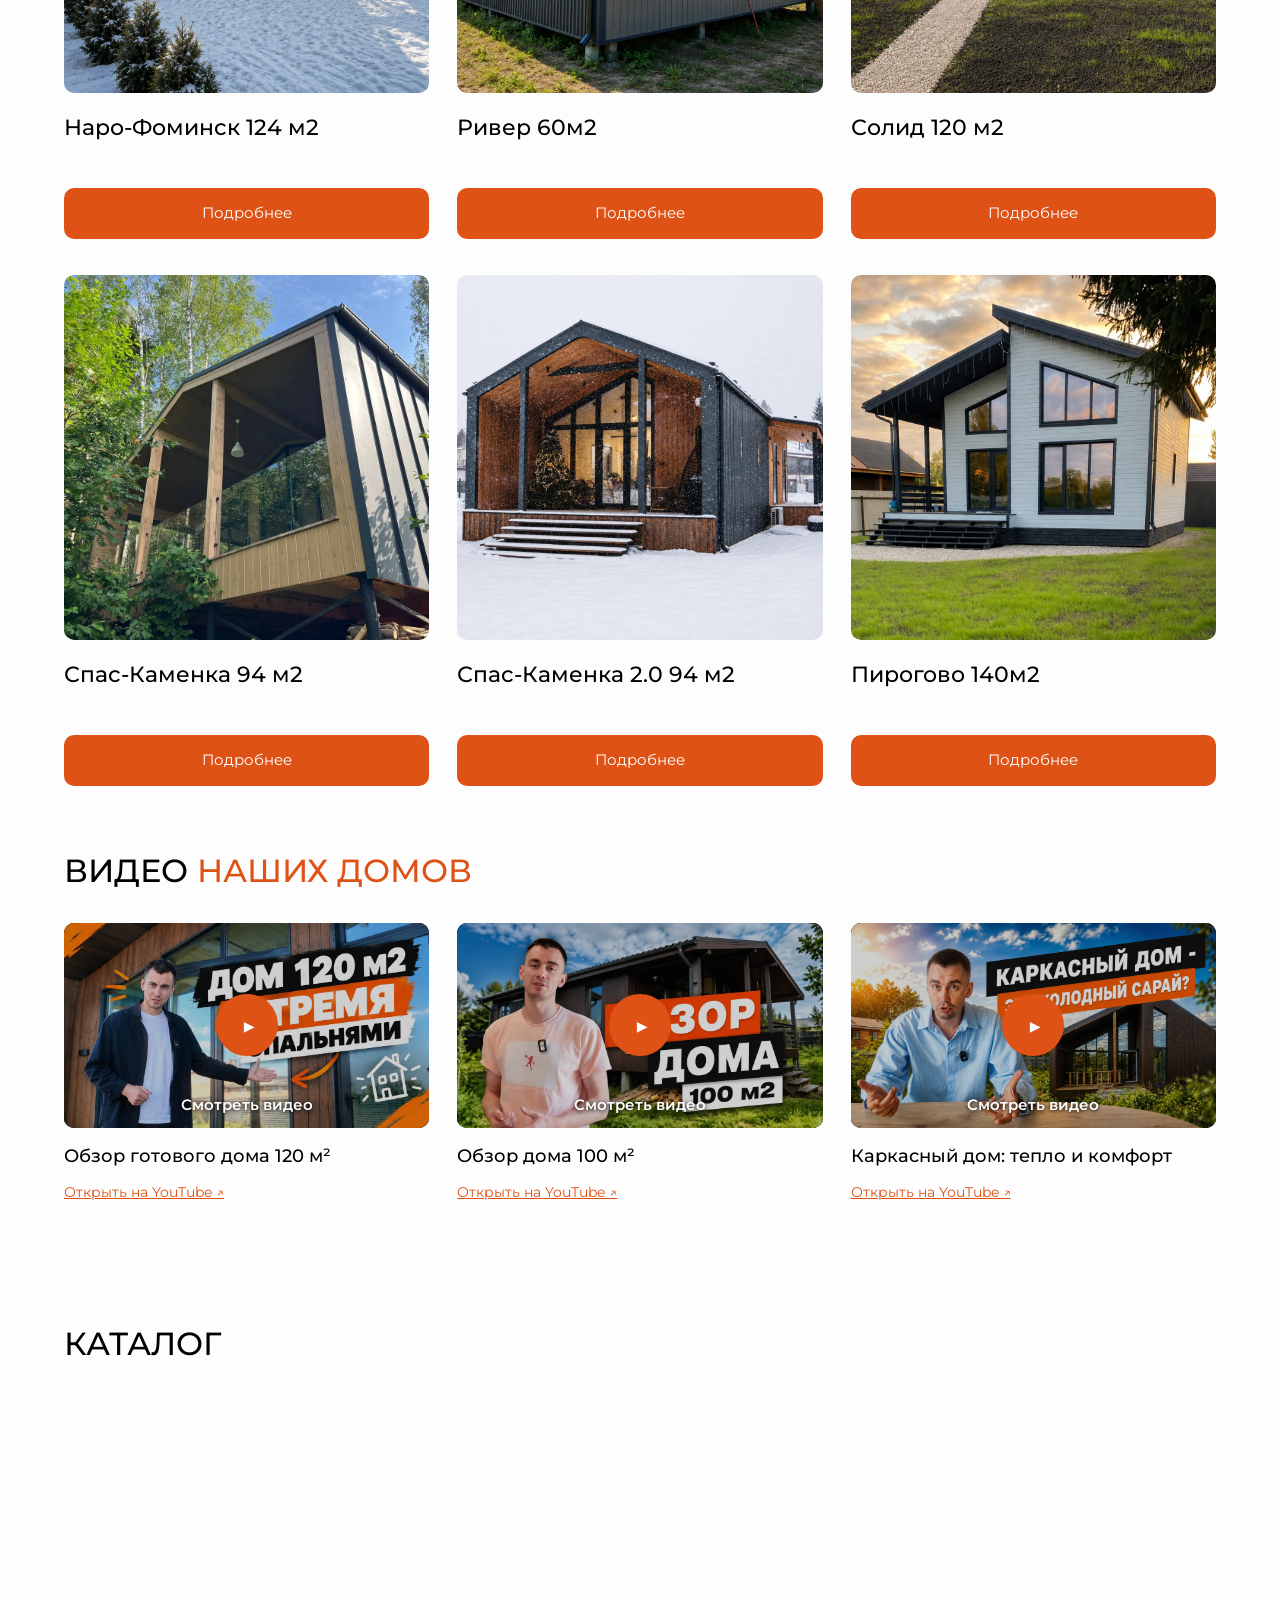
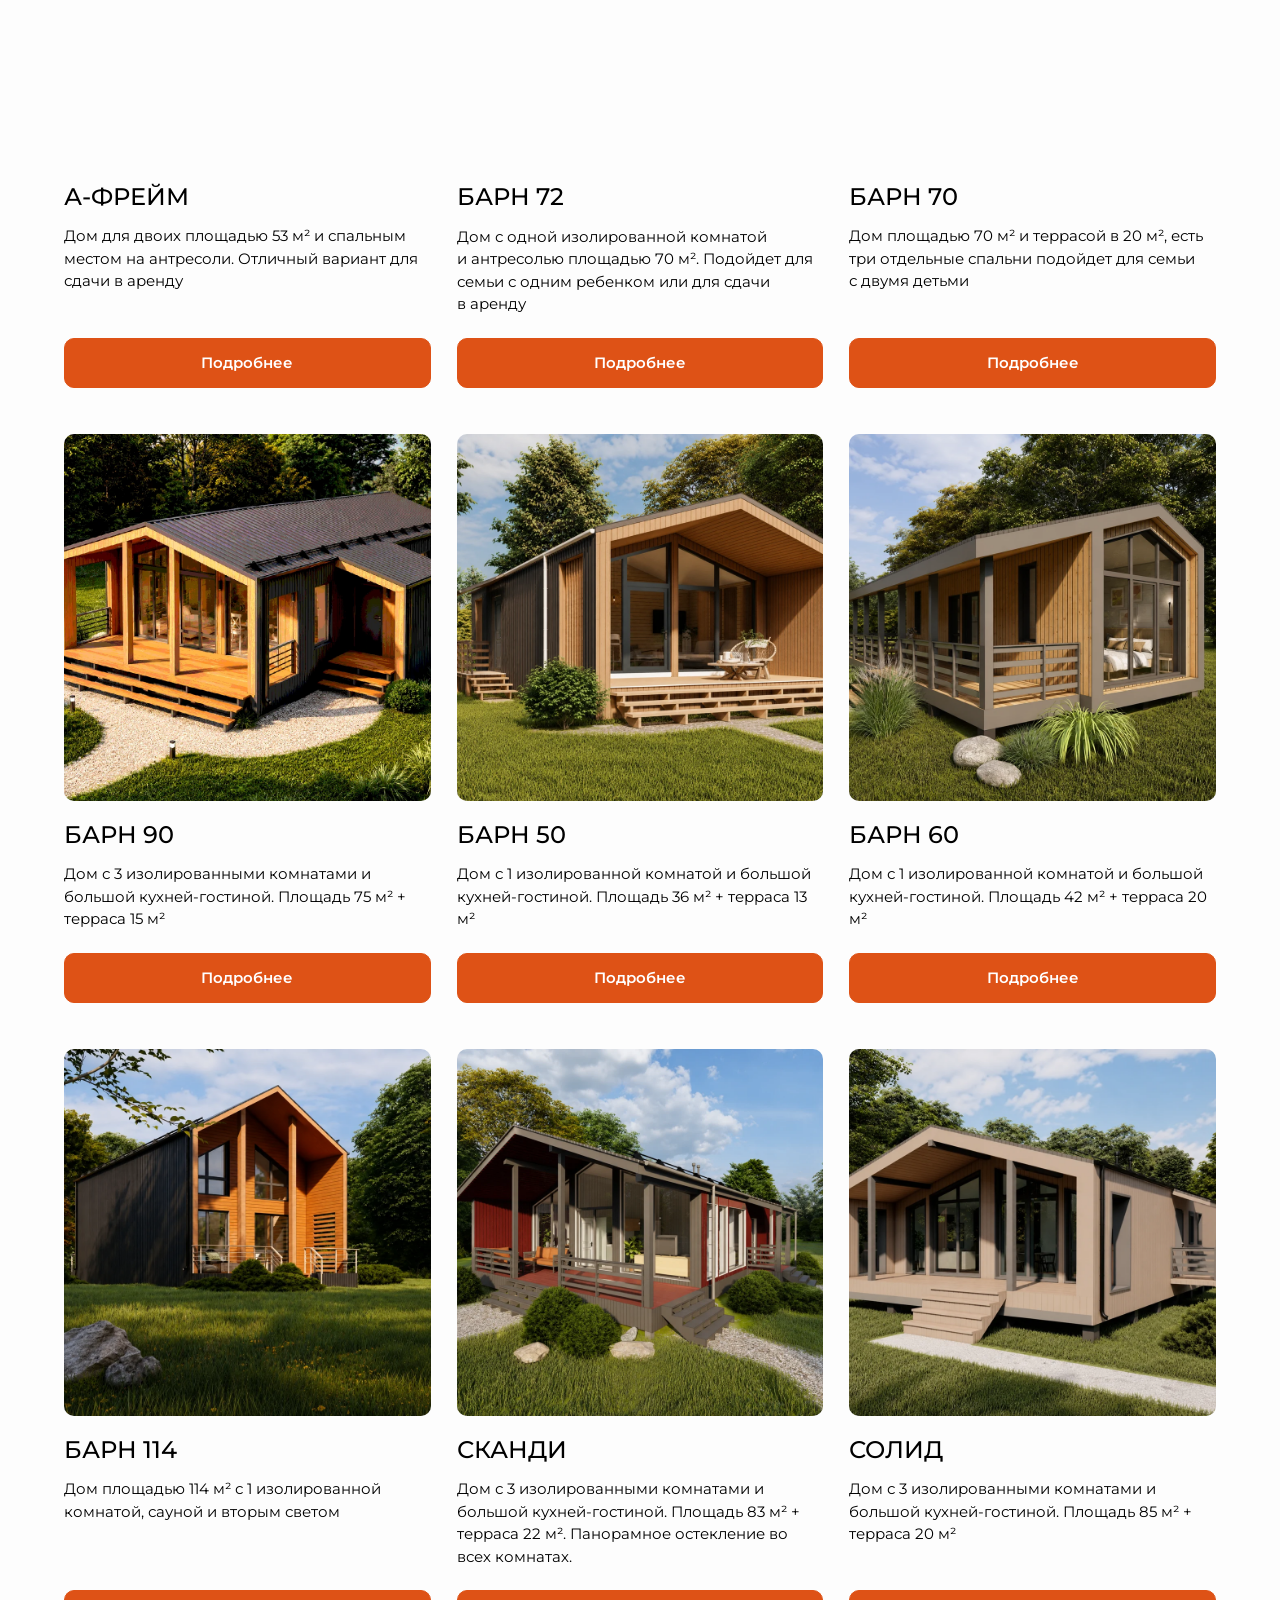
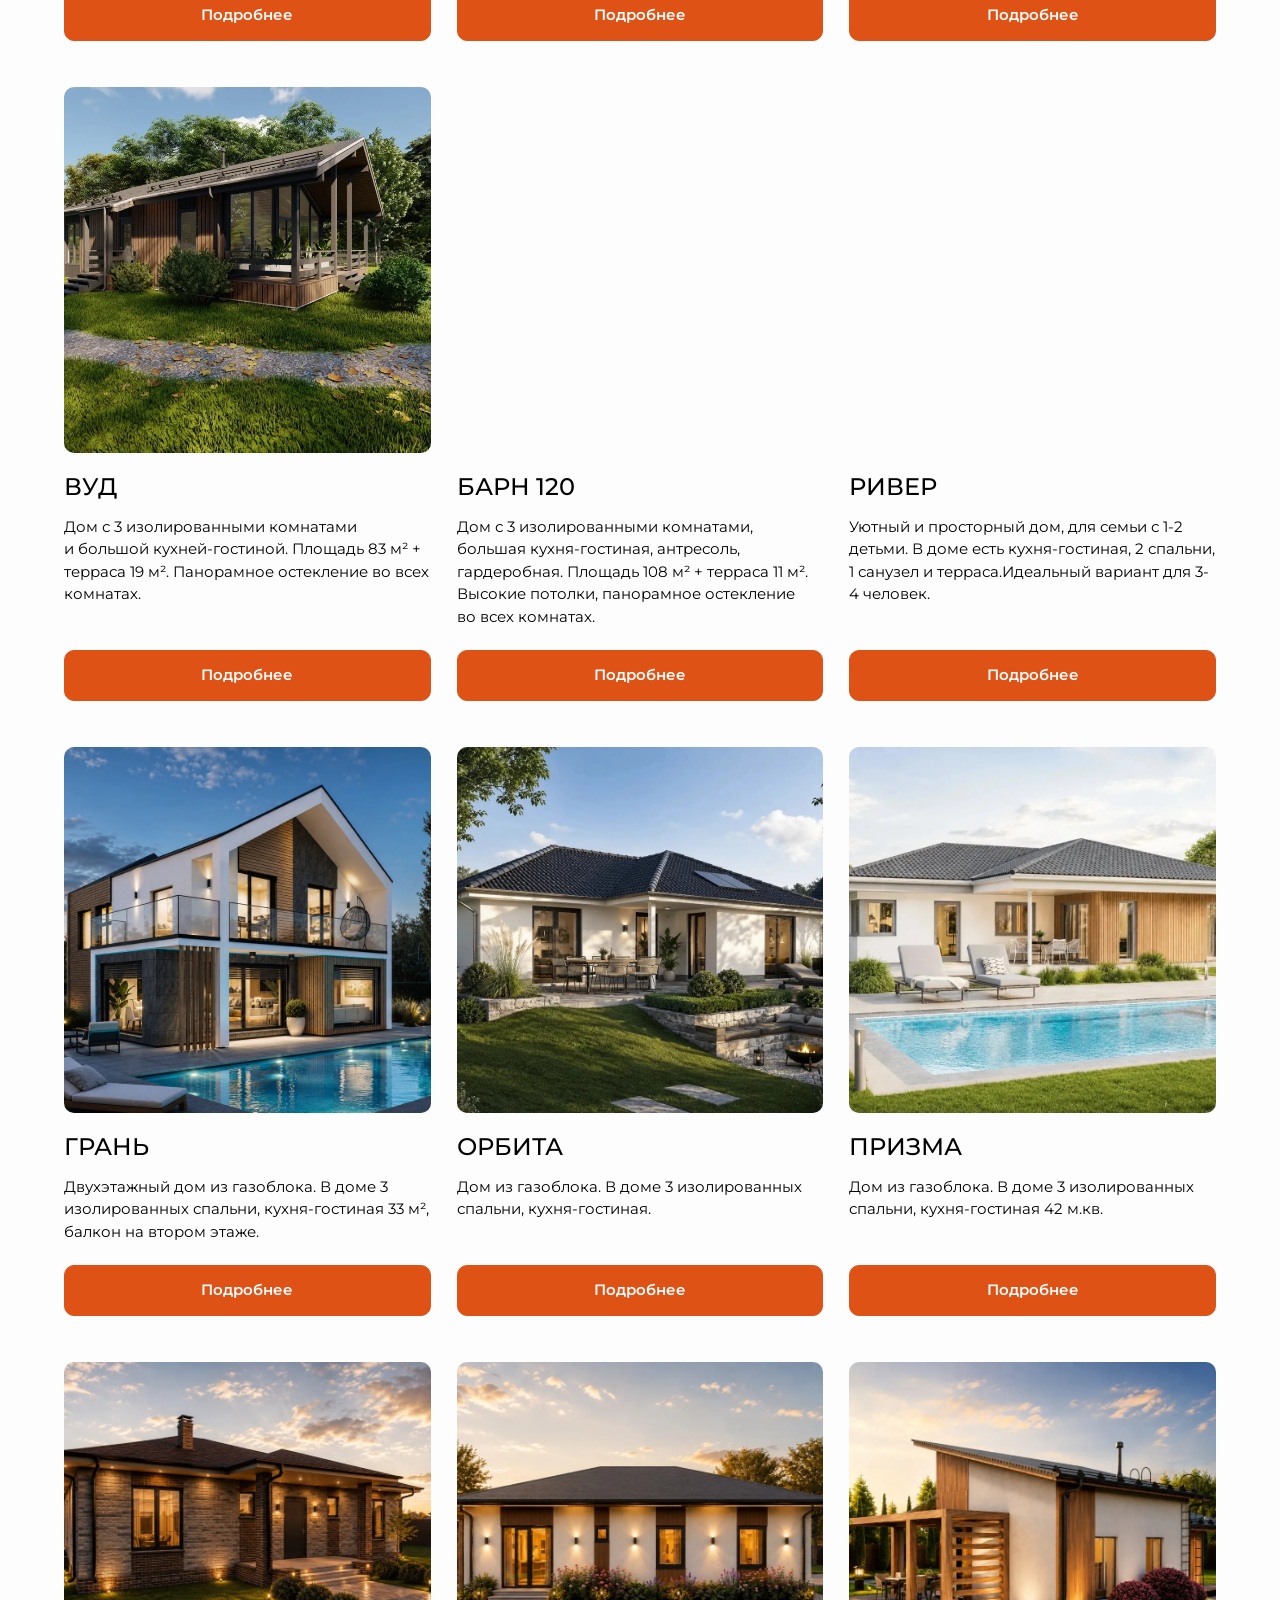
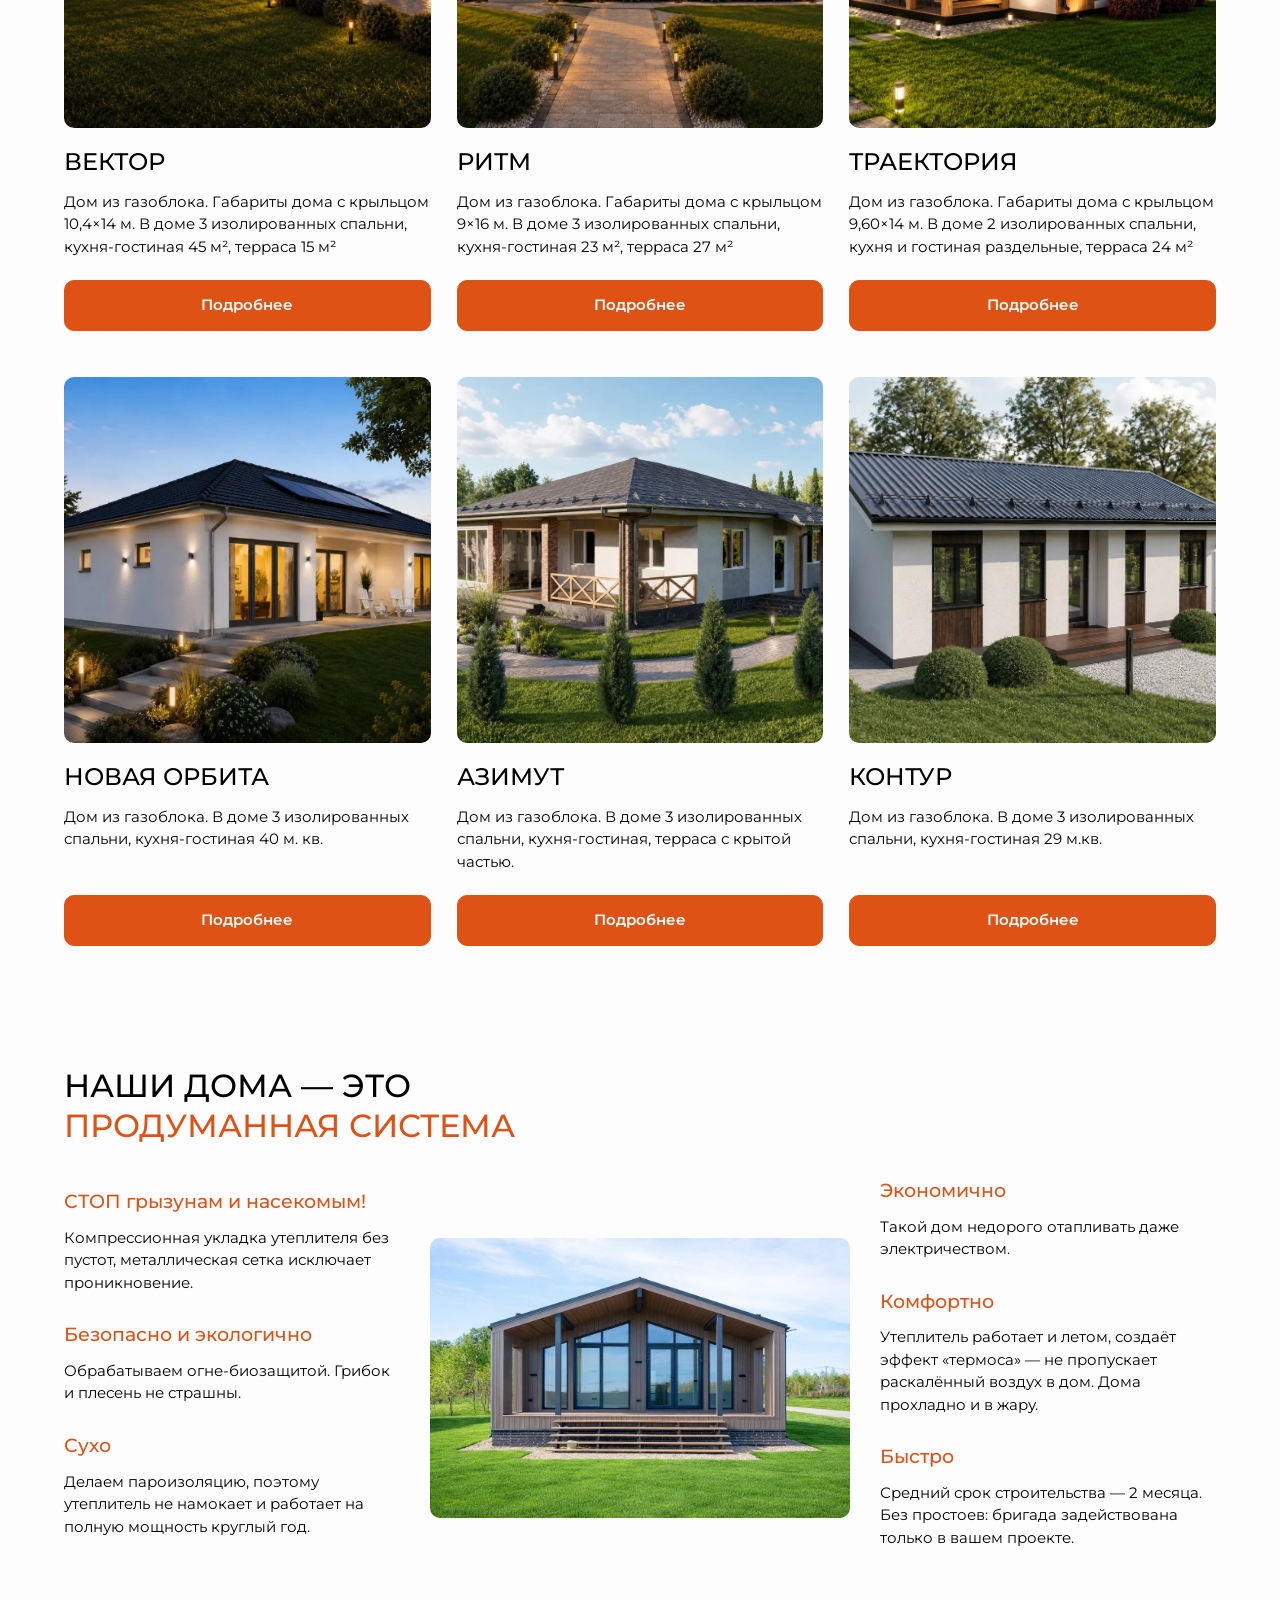
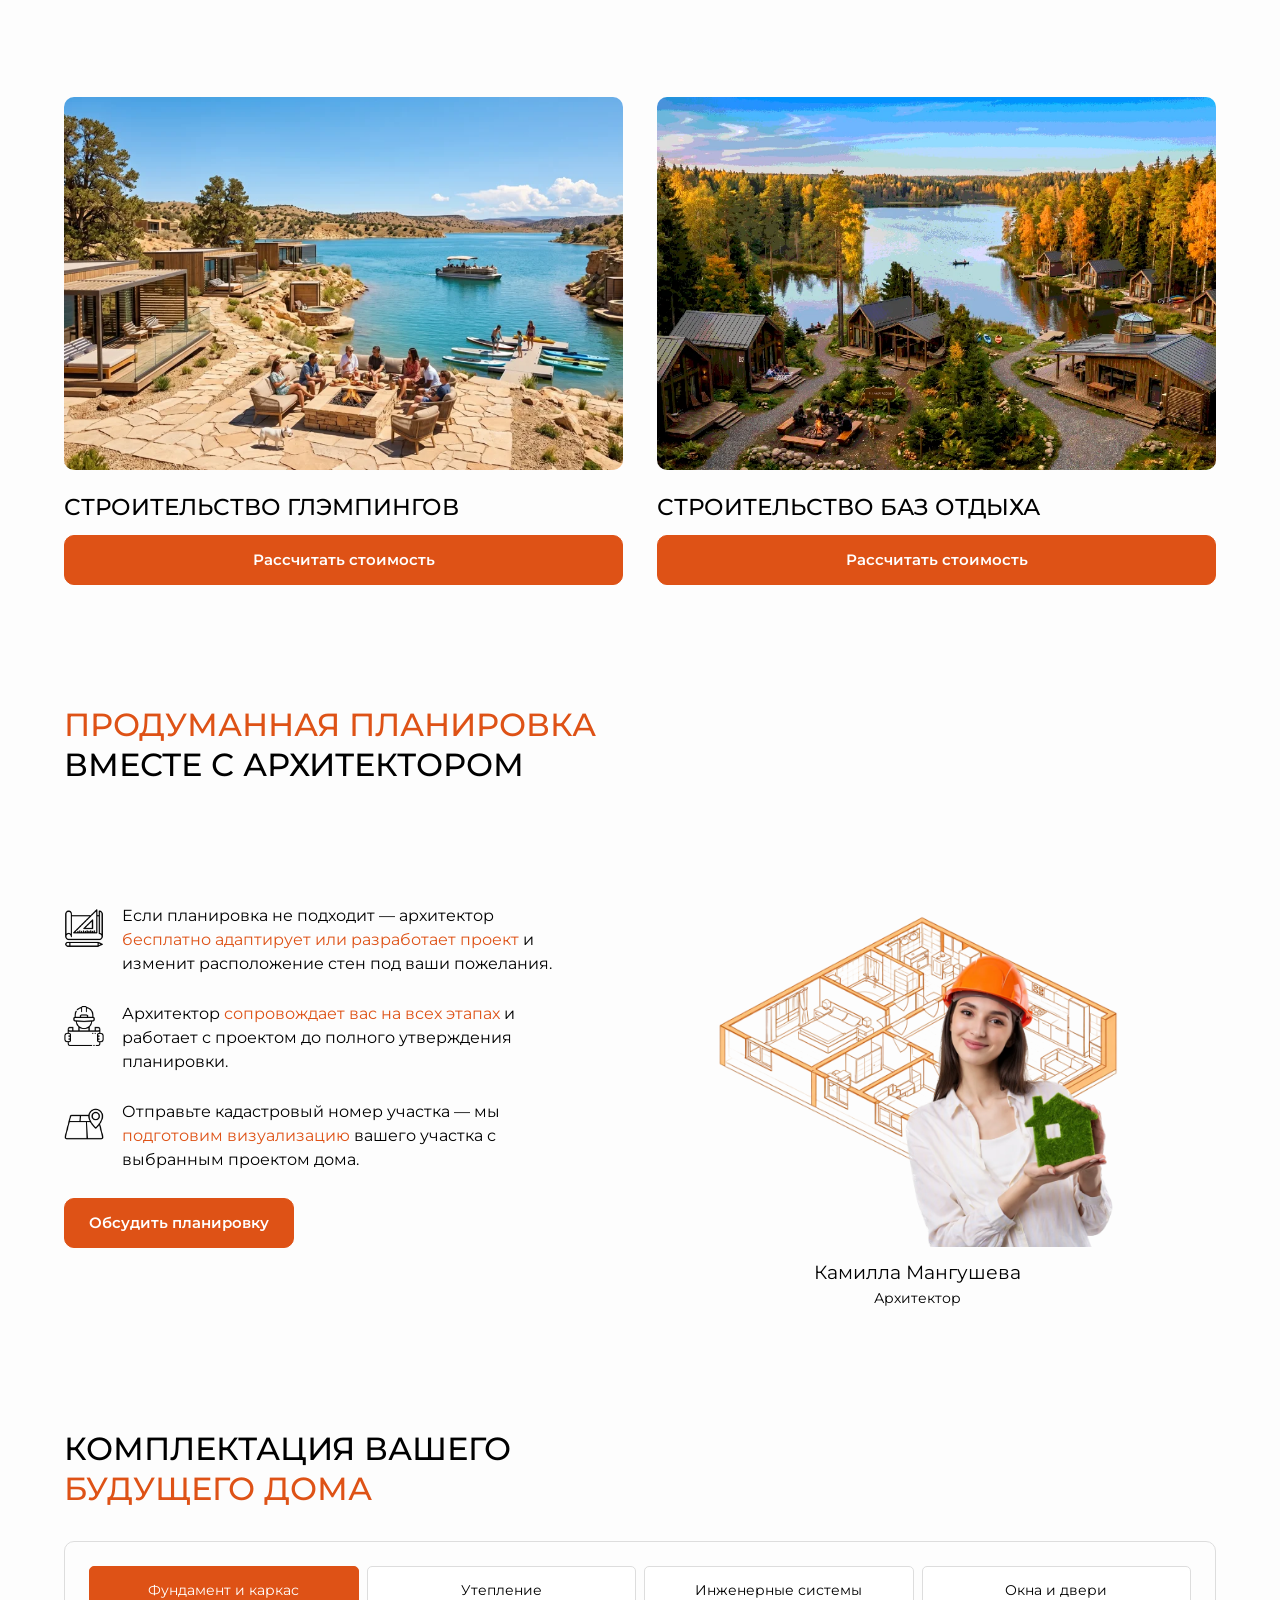
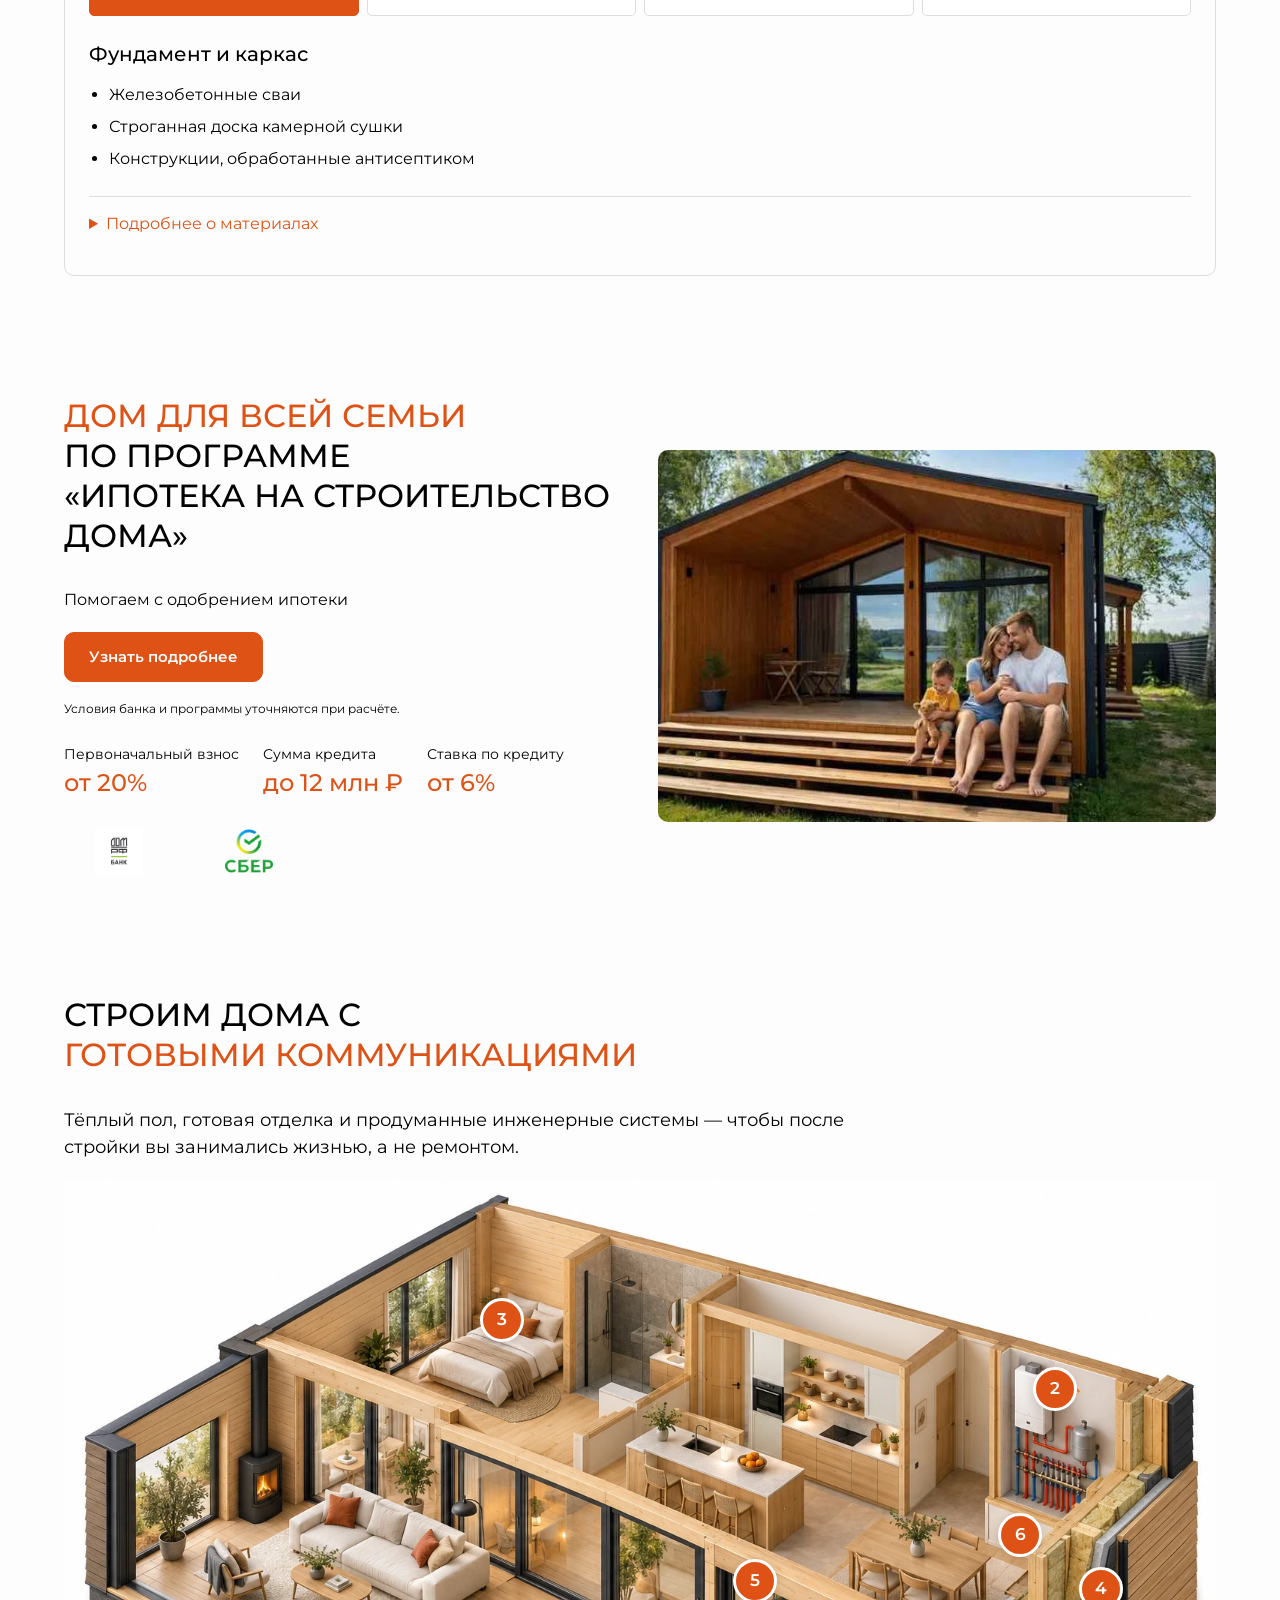
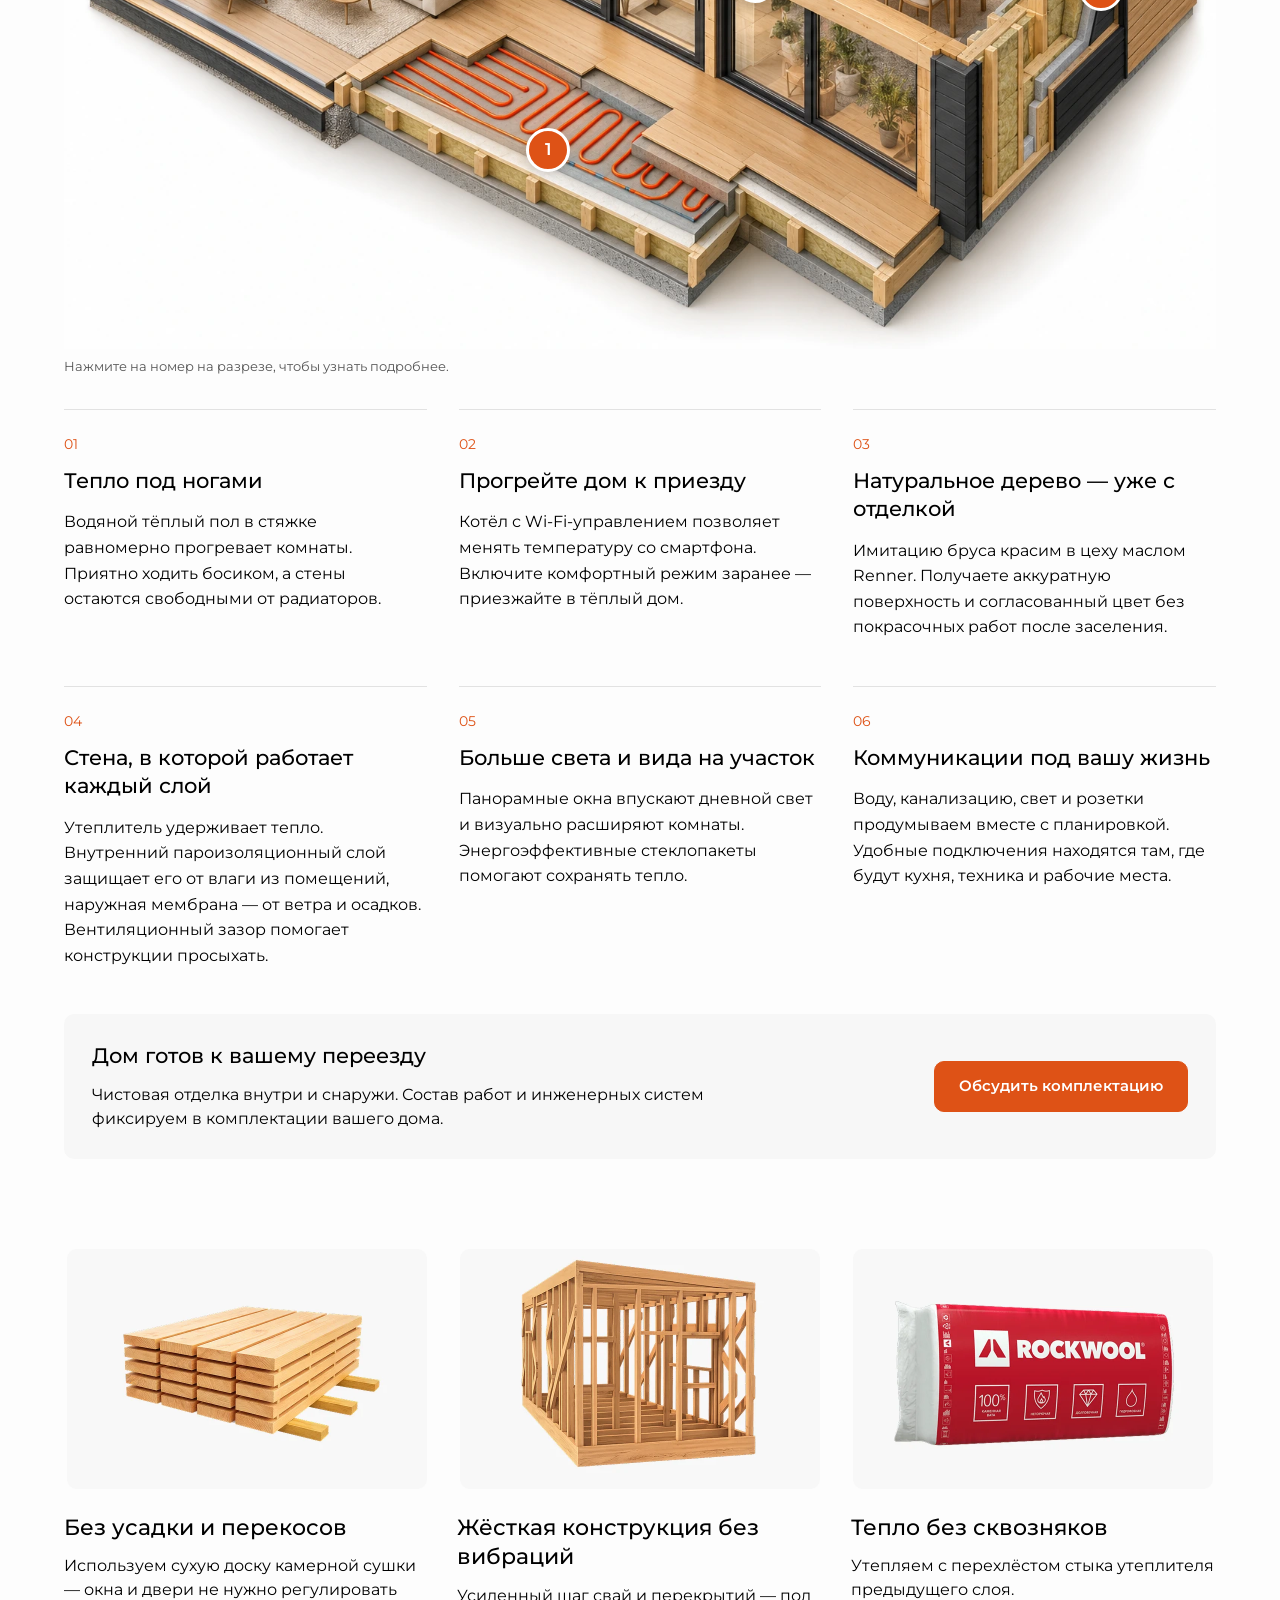
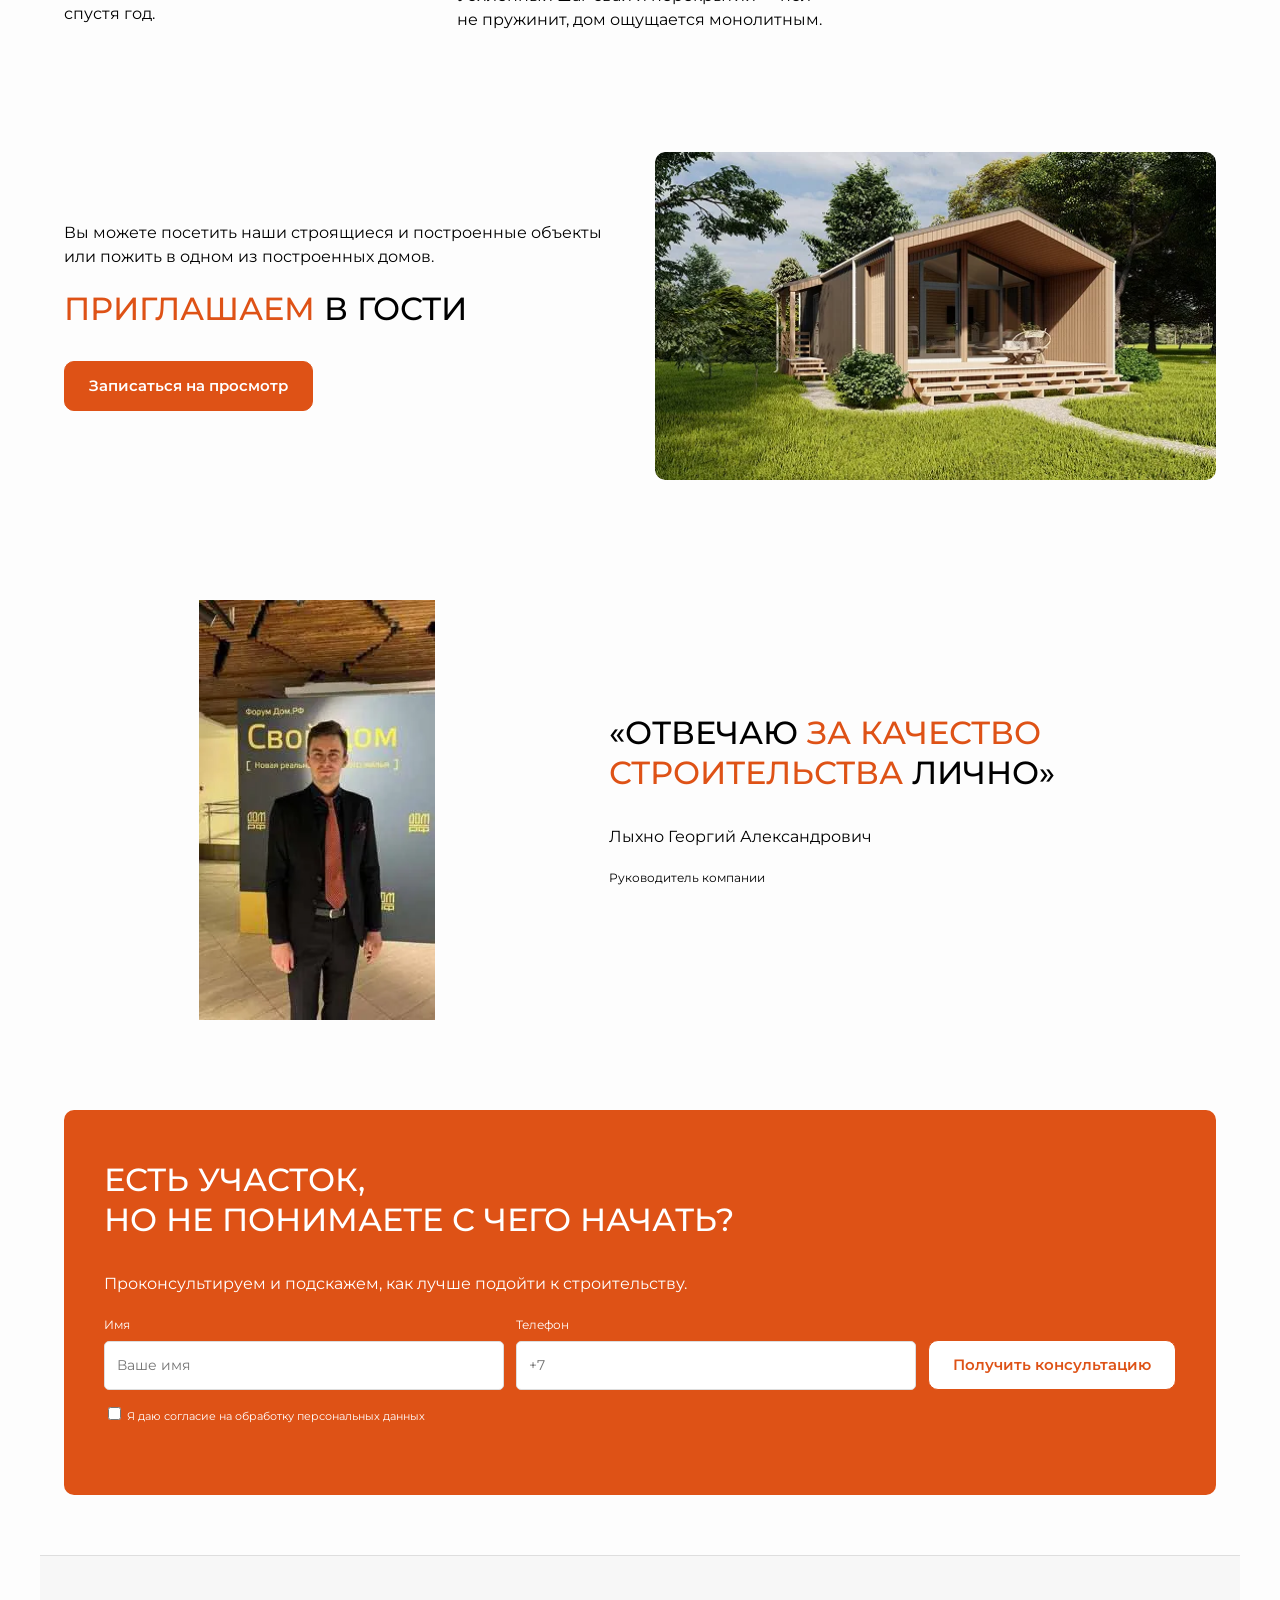
==== commit 4665b8aa: "Keep article anchors below pinned mobile contact bar" ====
--- a/index.html
+++ b/index.html
@@ -400,5 +400,6 @@
 @media(max-width:360px){#pd-original .header-contact .phone{font-size:15px}#pd-original .main-header .primary-nav{gap:18px}#pd-original .main-header .primary-nav>a{font-size:13px}}
 </style>
 <script>(()=>{const menu=document.querySelector('.mobile-menu');menu.querySelectorAll('a,button').forEach(a=>a.addEventListener('click',()=>menu.open=false));document.addEventListener('keydown',e=>{if(e.key==='Escape')menu.open=false;});document.addEventListener('click',e=>{if(menu.open&&!menu.contains(e.target))menu.open=false;});})();</script>
+<style>@media(max-width:760px){#pd-original #pd-blog h2[id]{scroll-margin-top:80px}}</style>
 </body>
 </html>
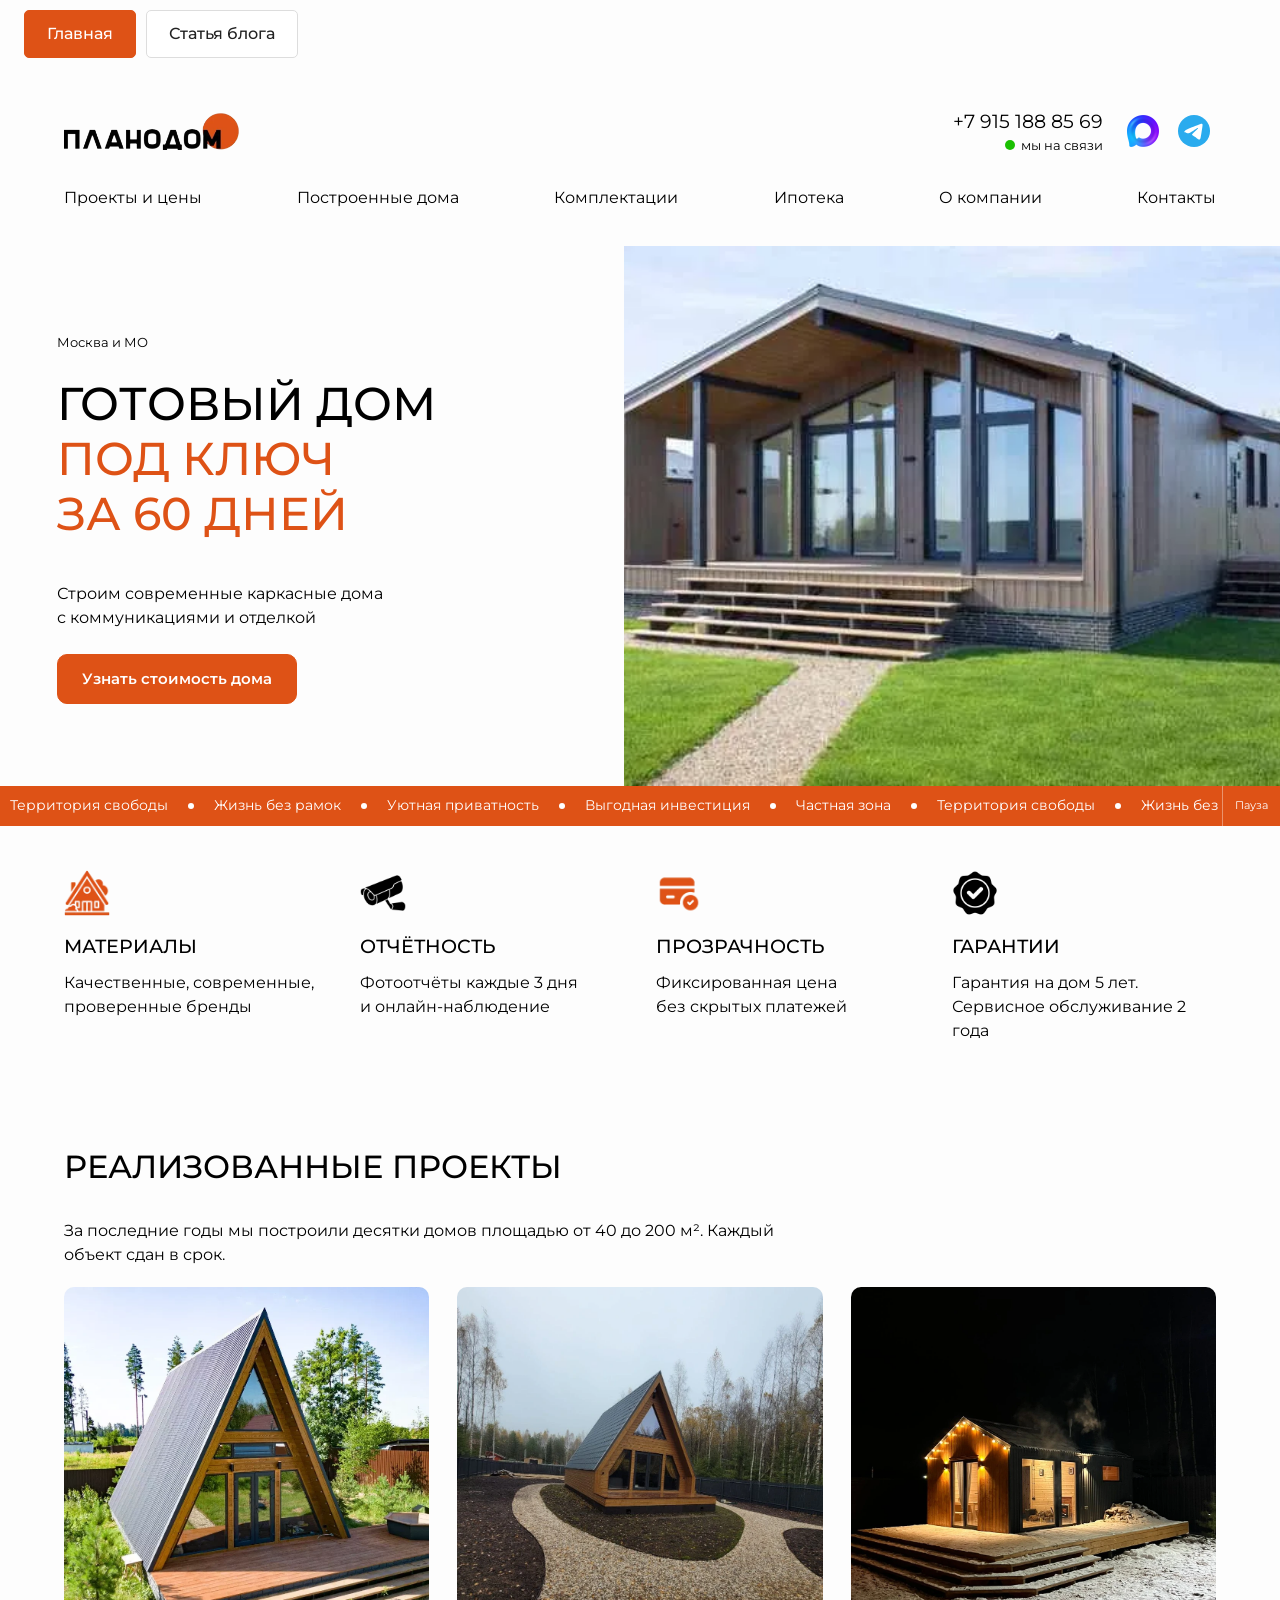
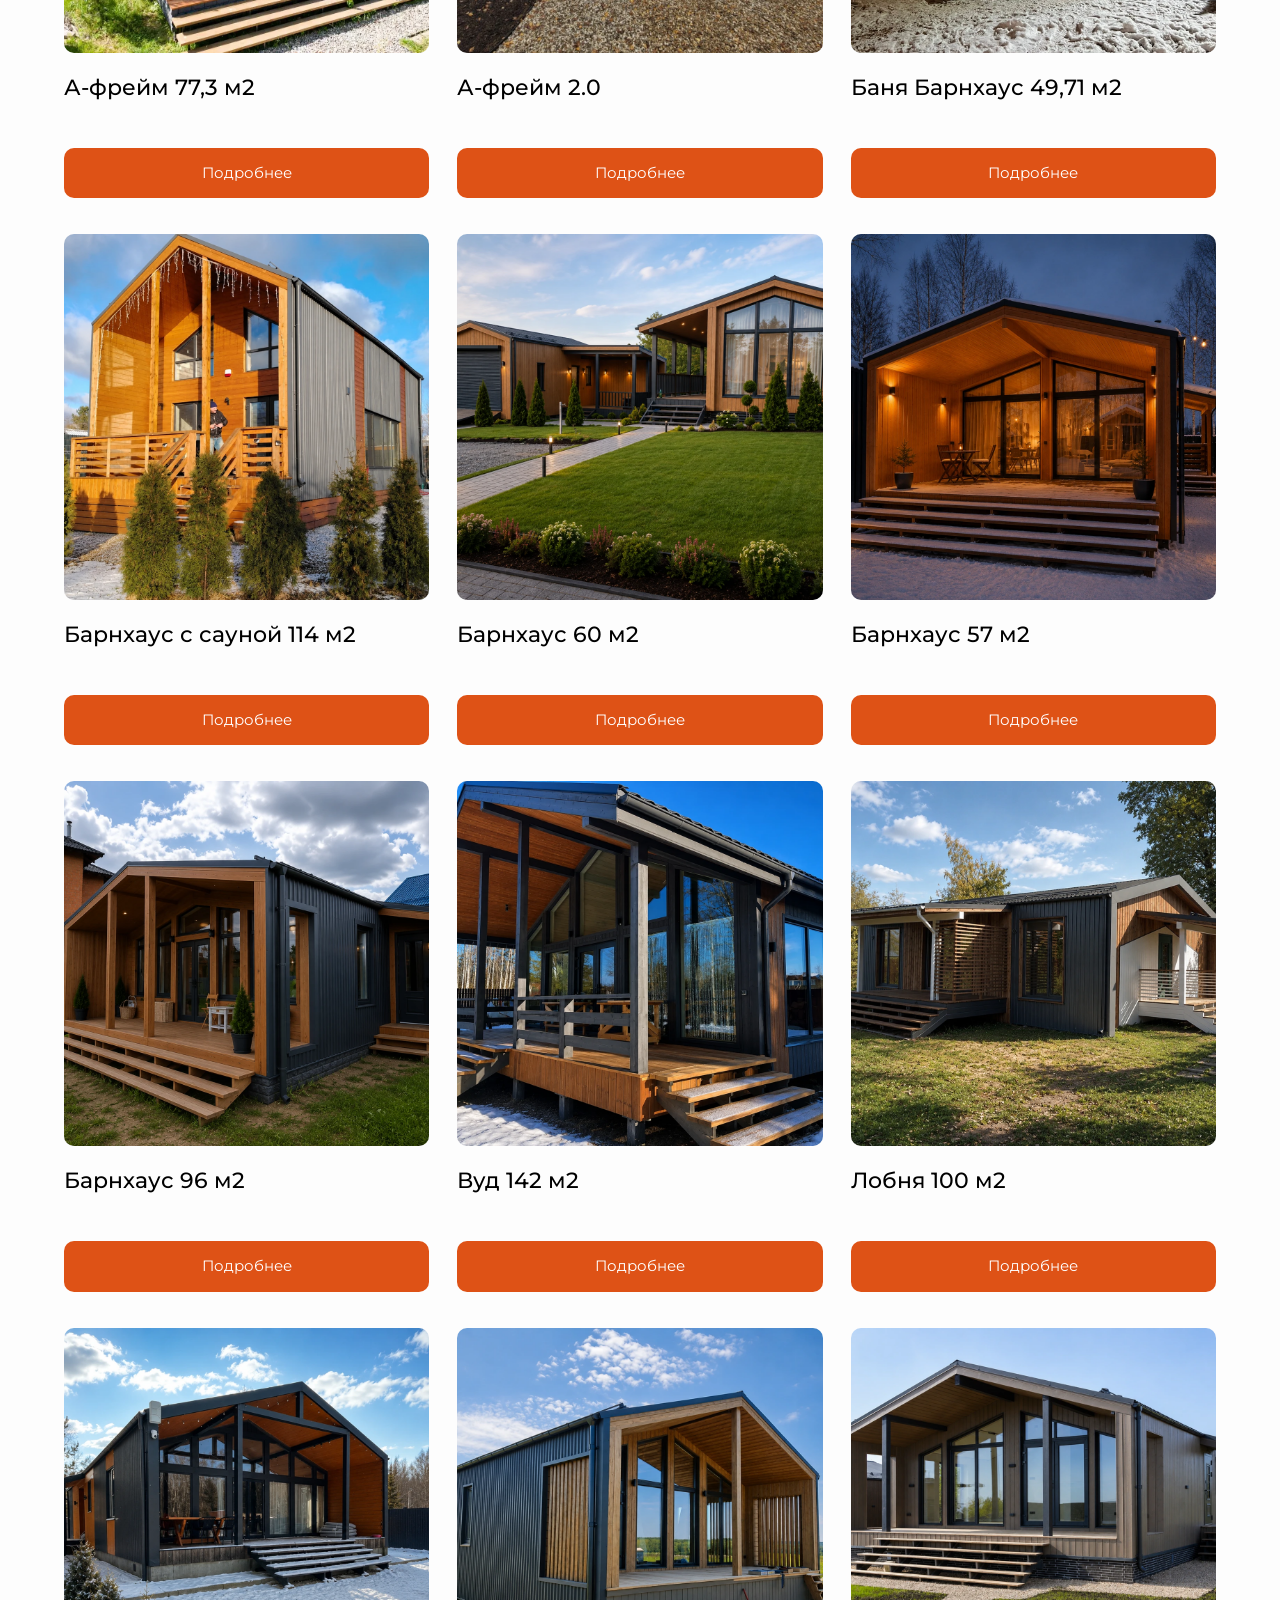
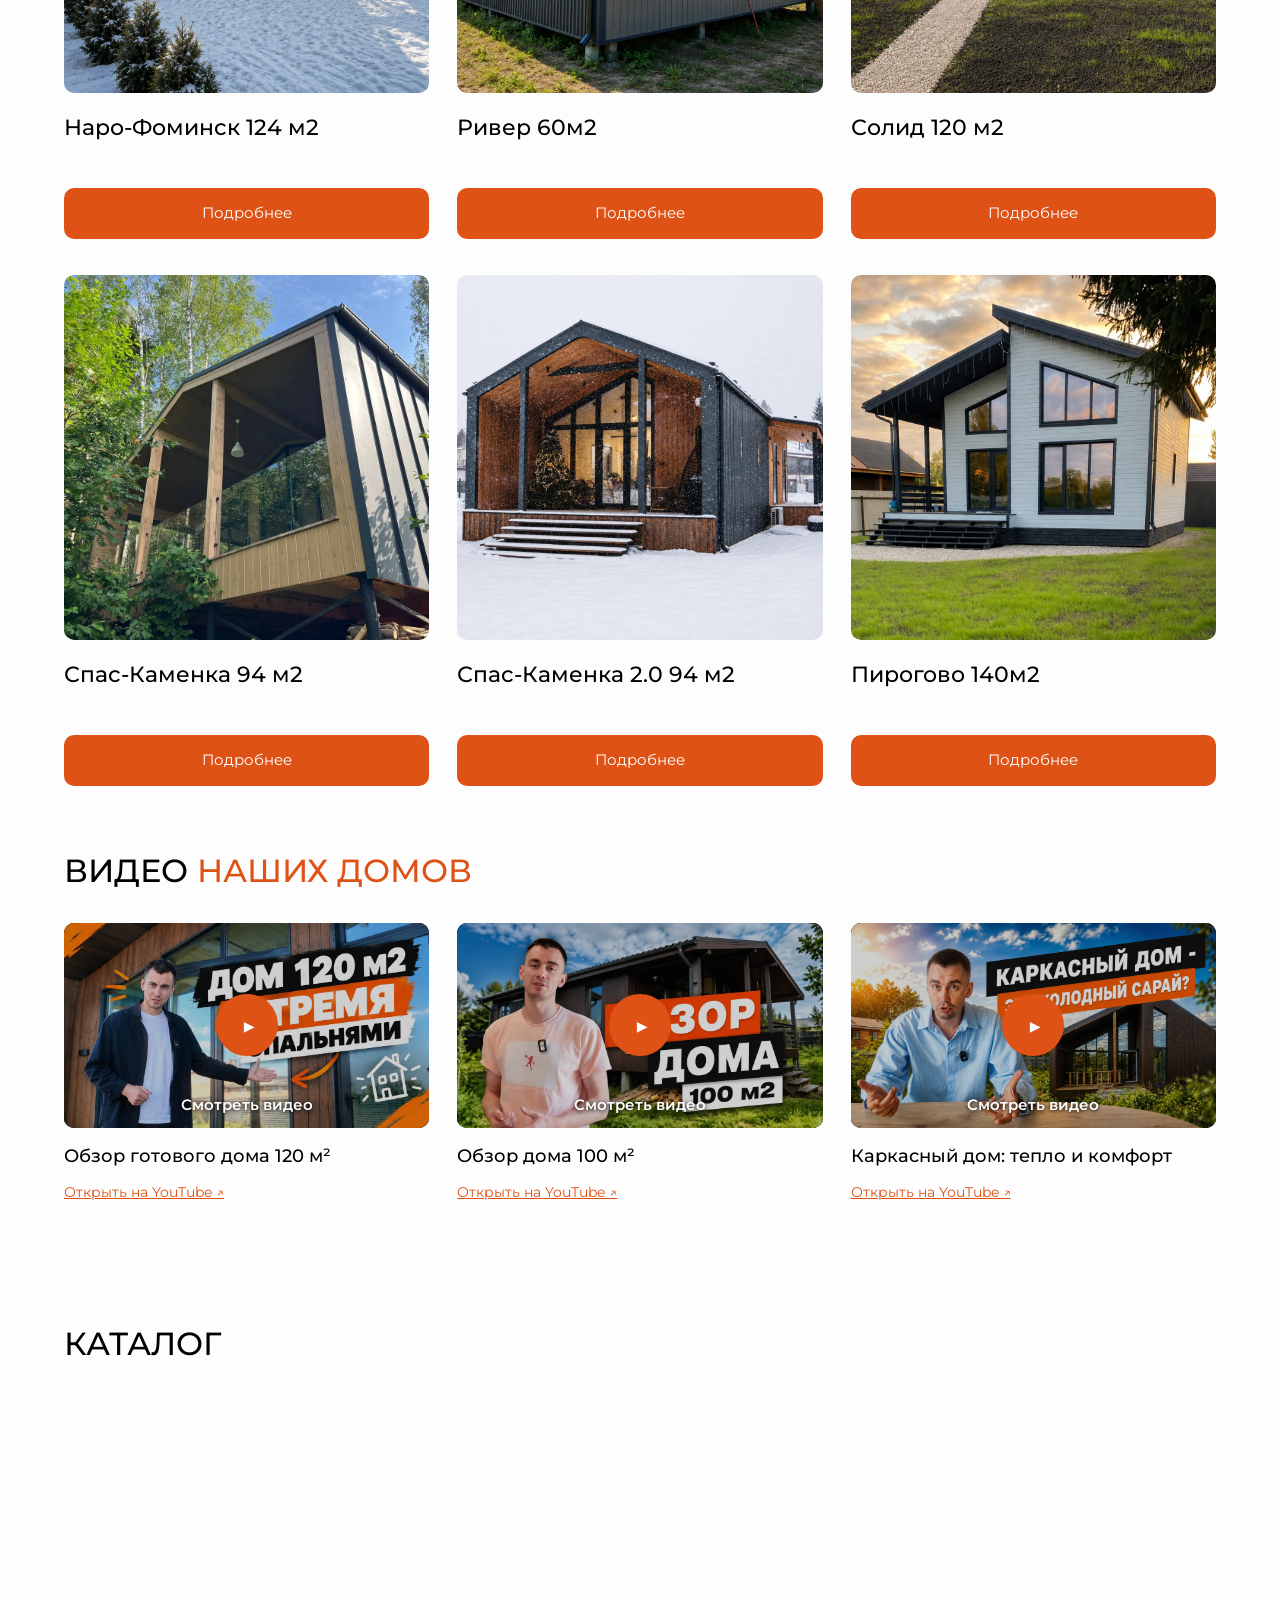
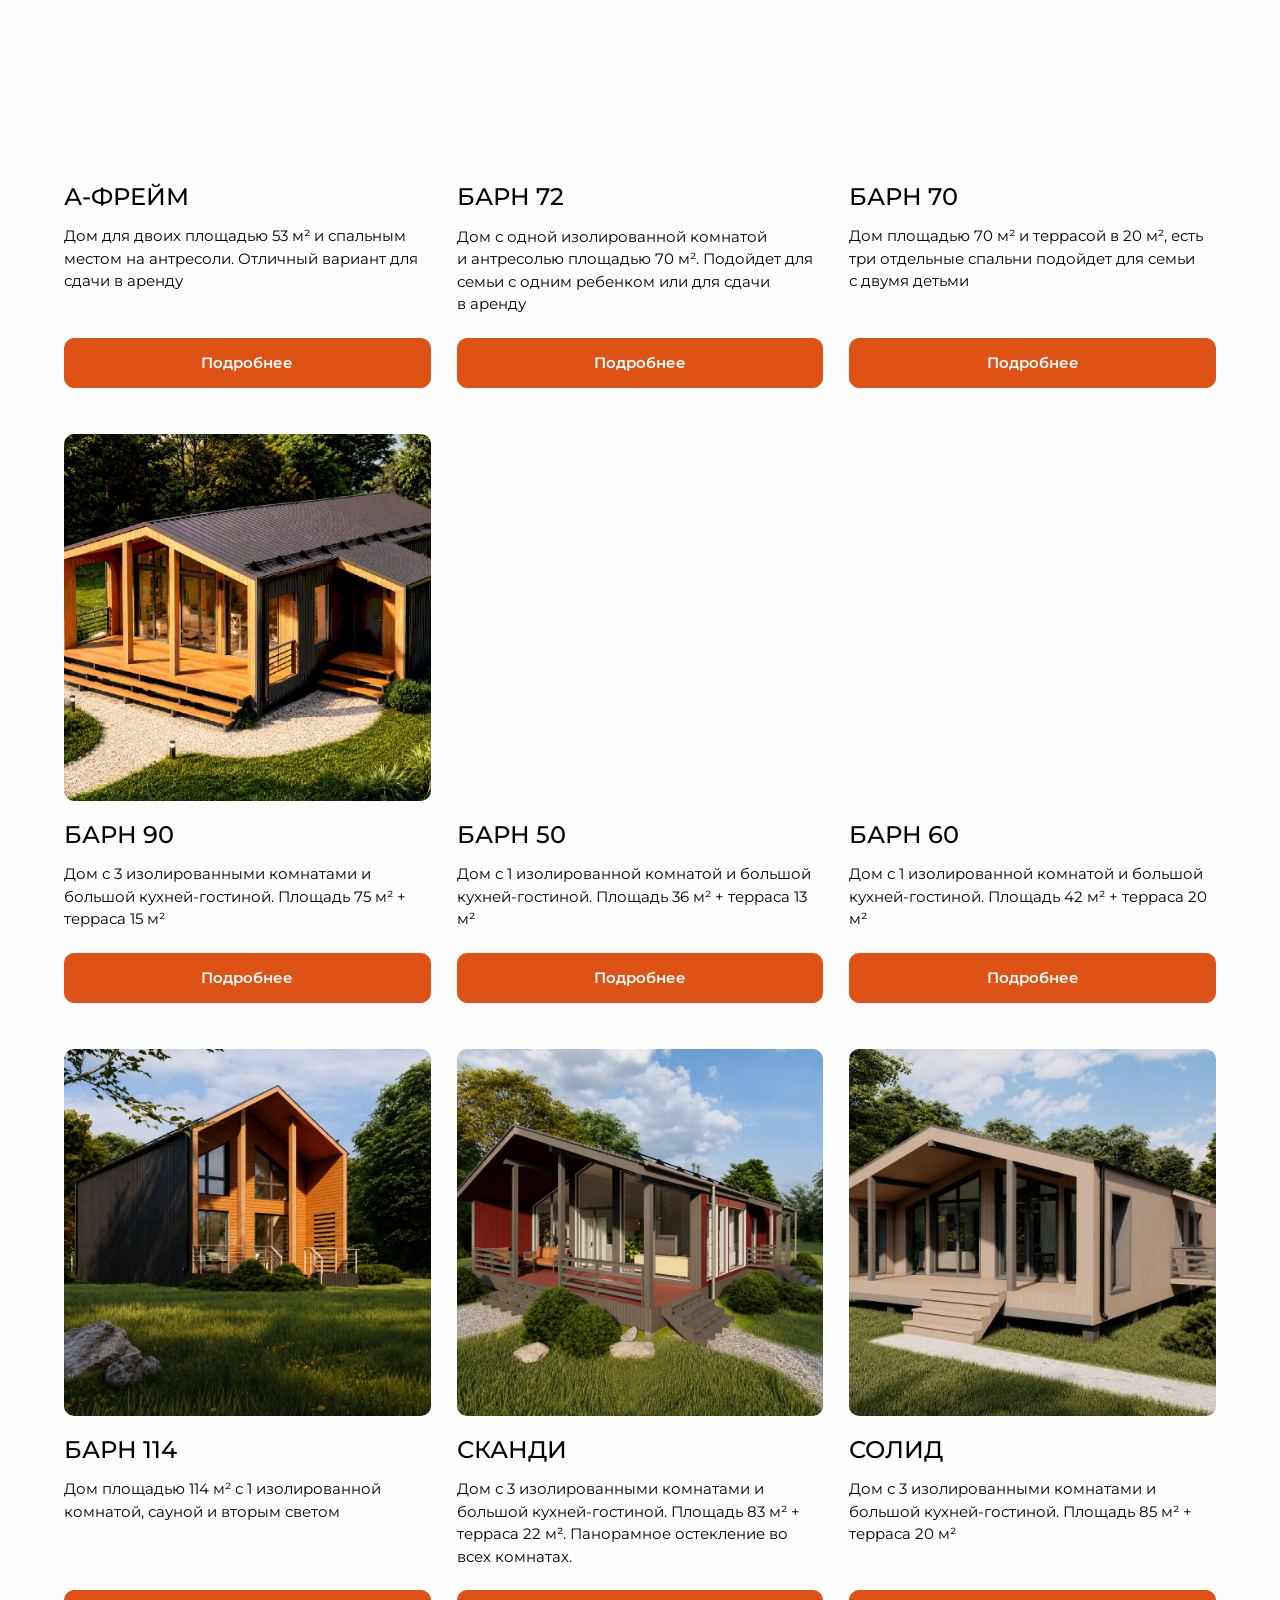
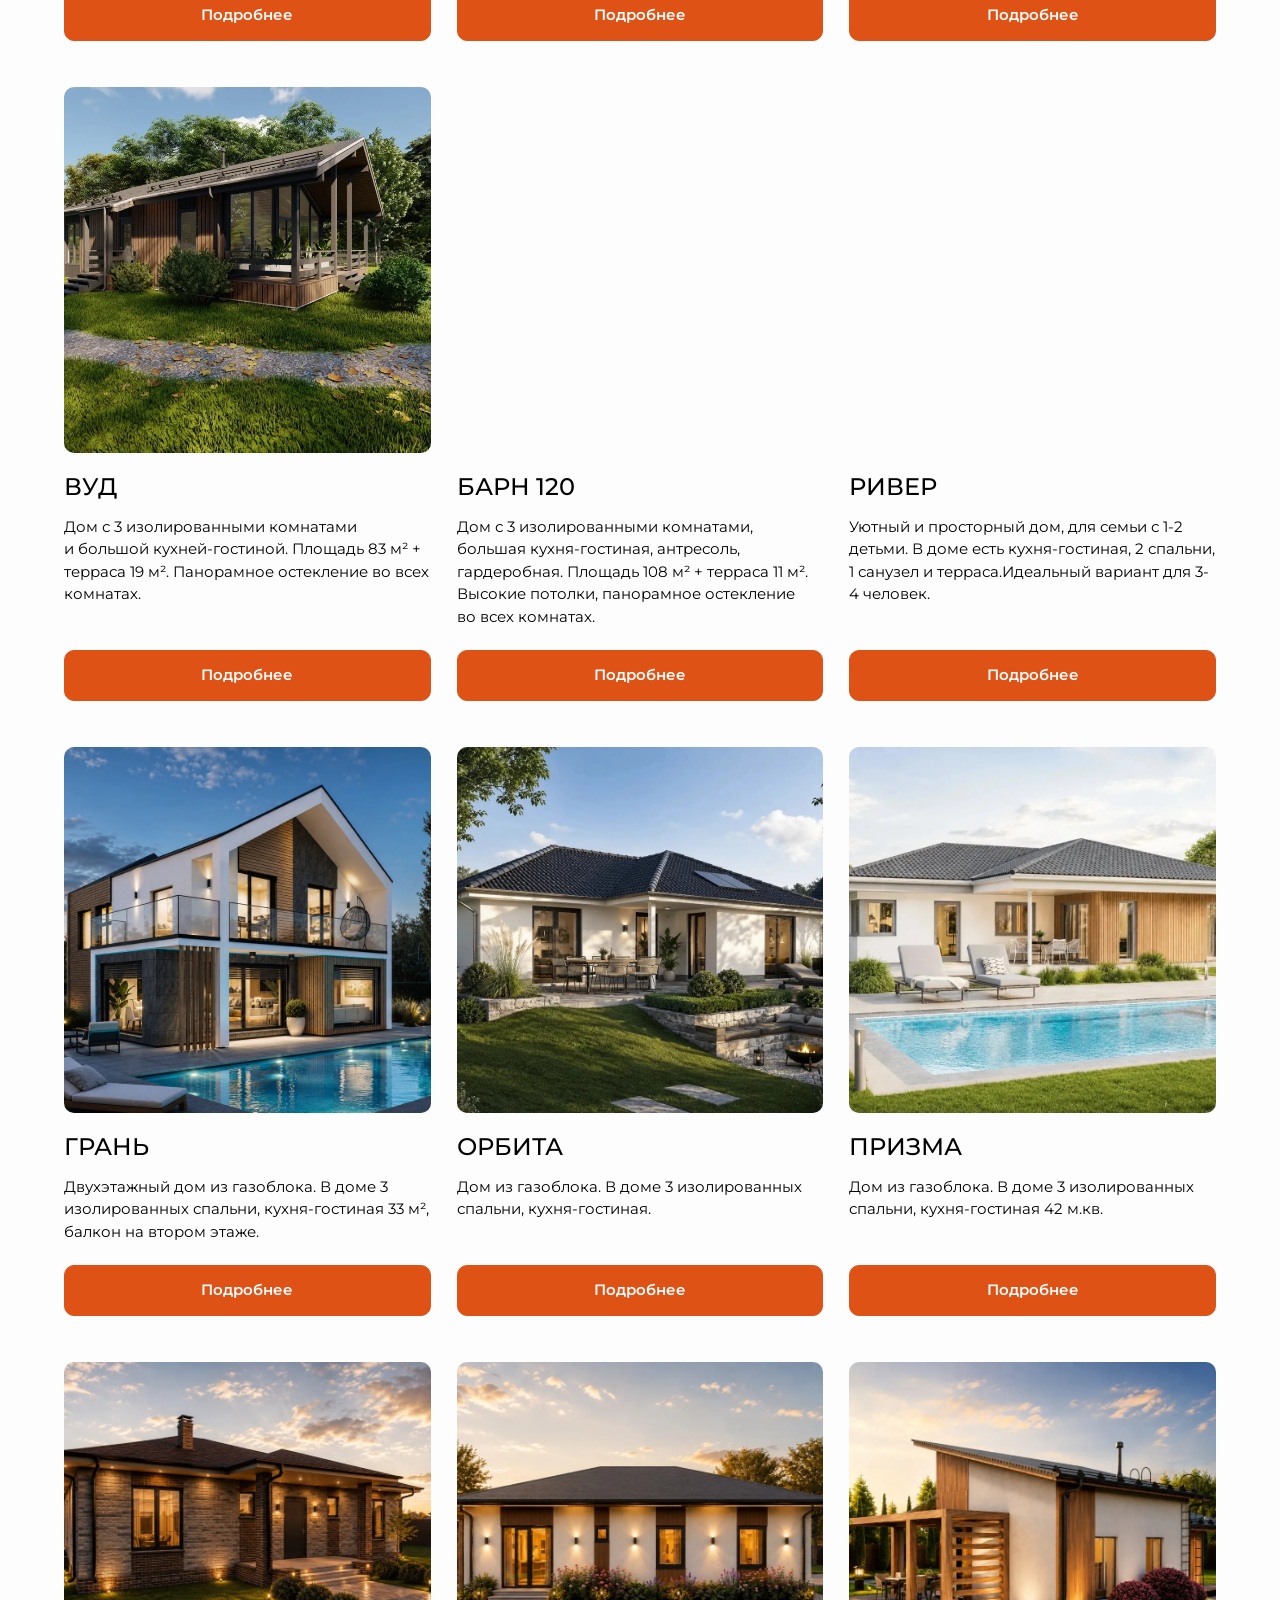
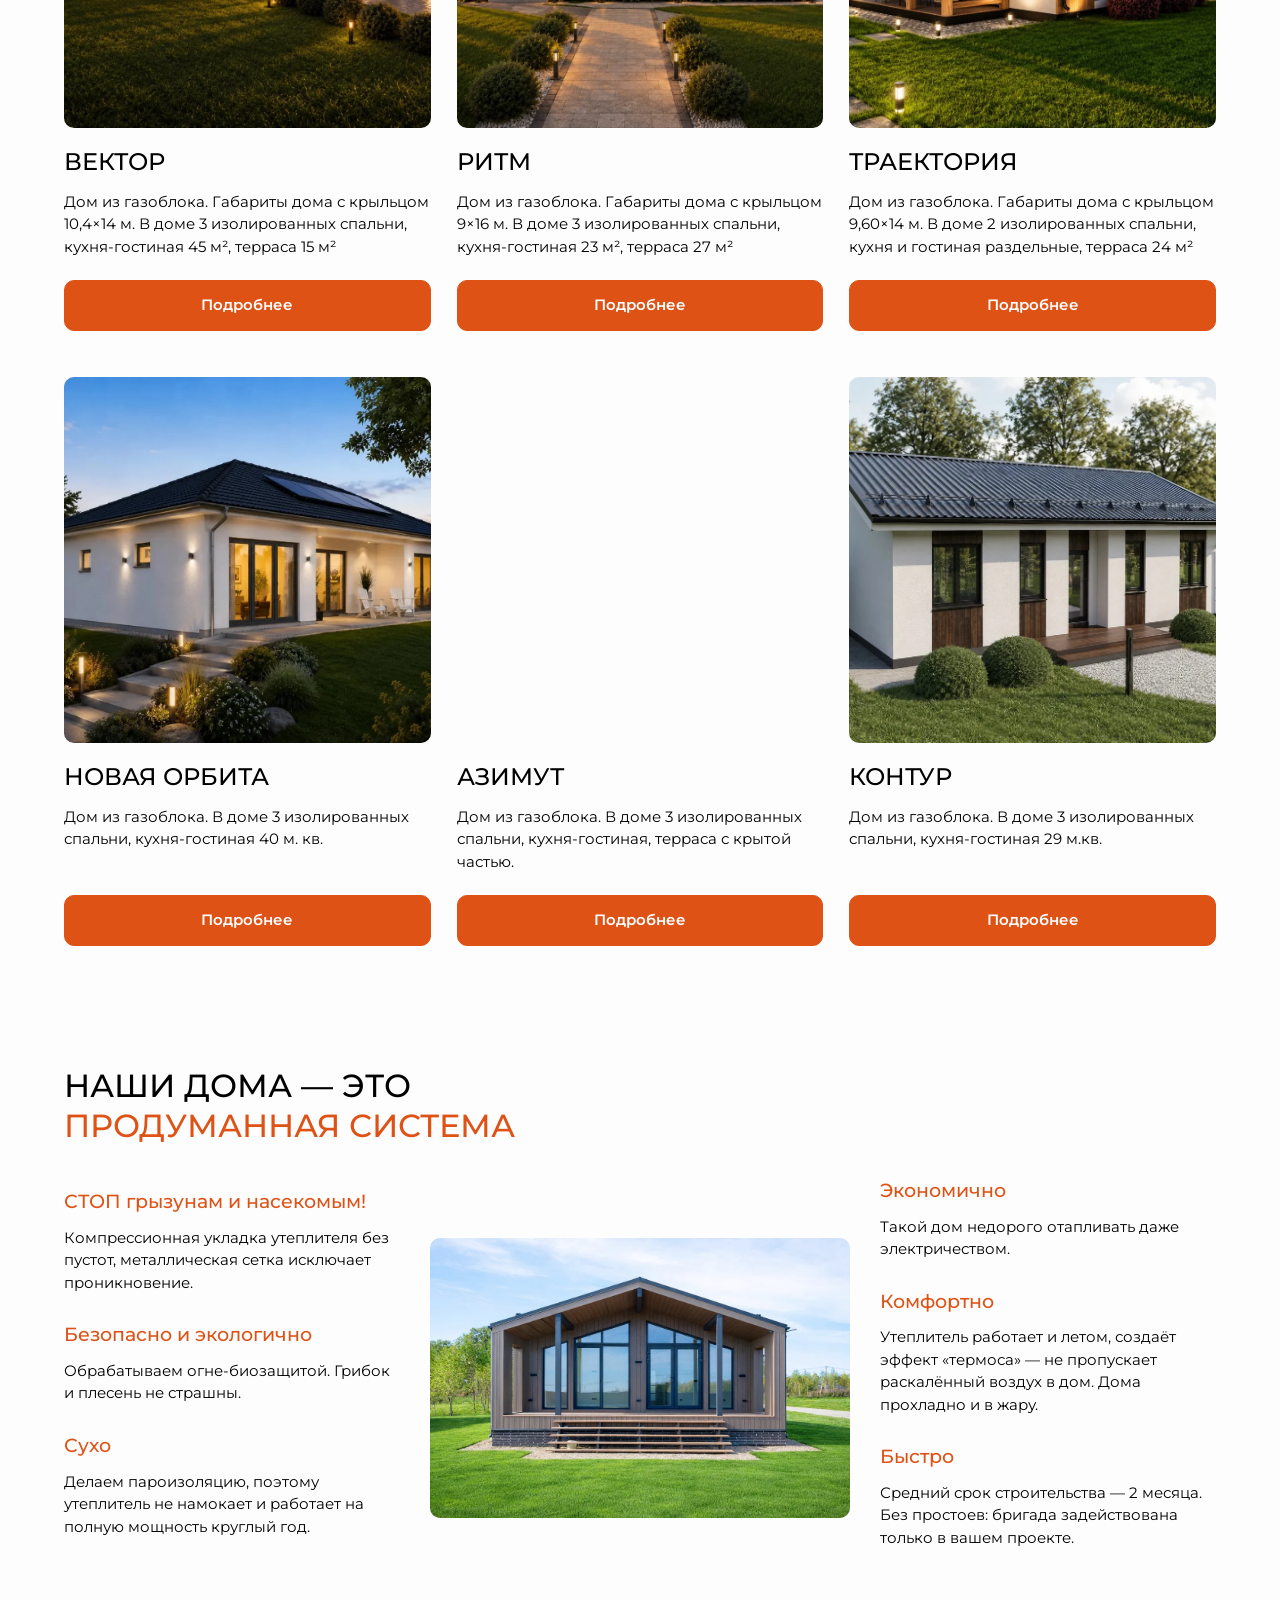
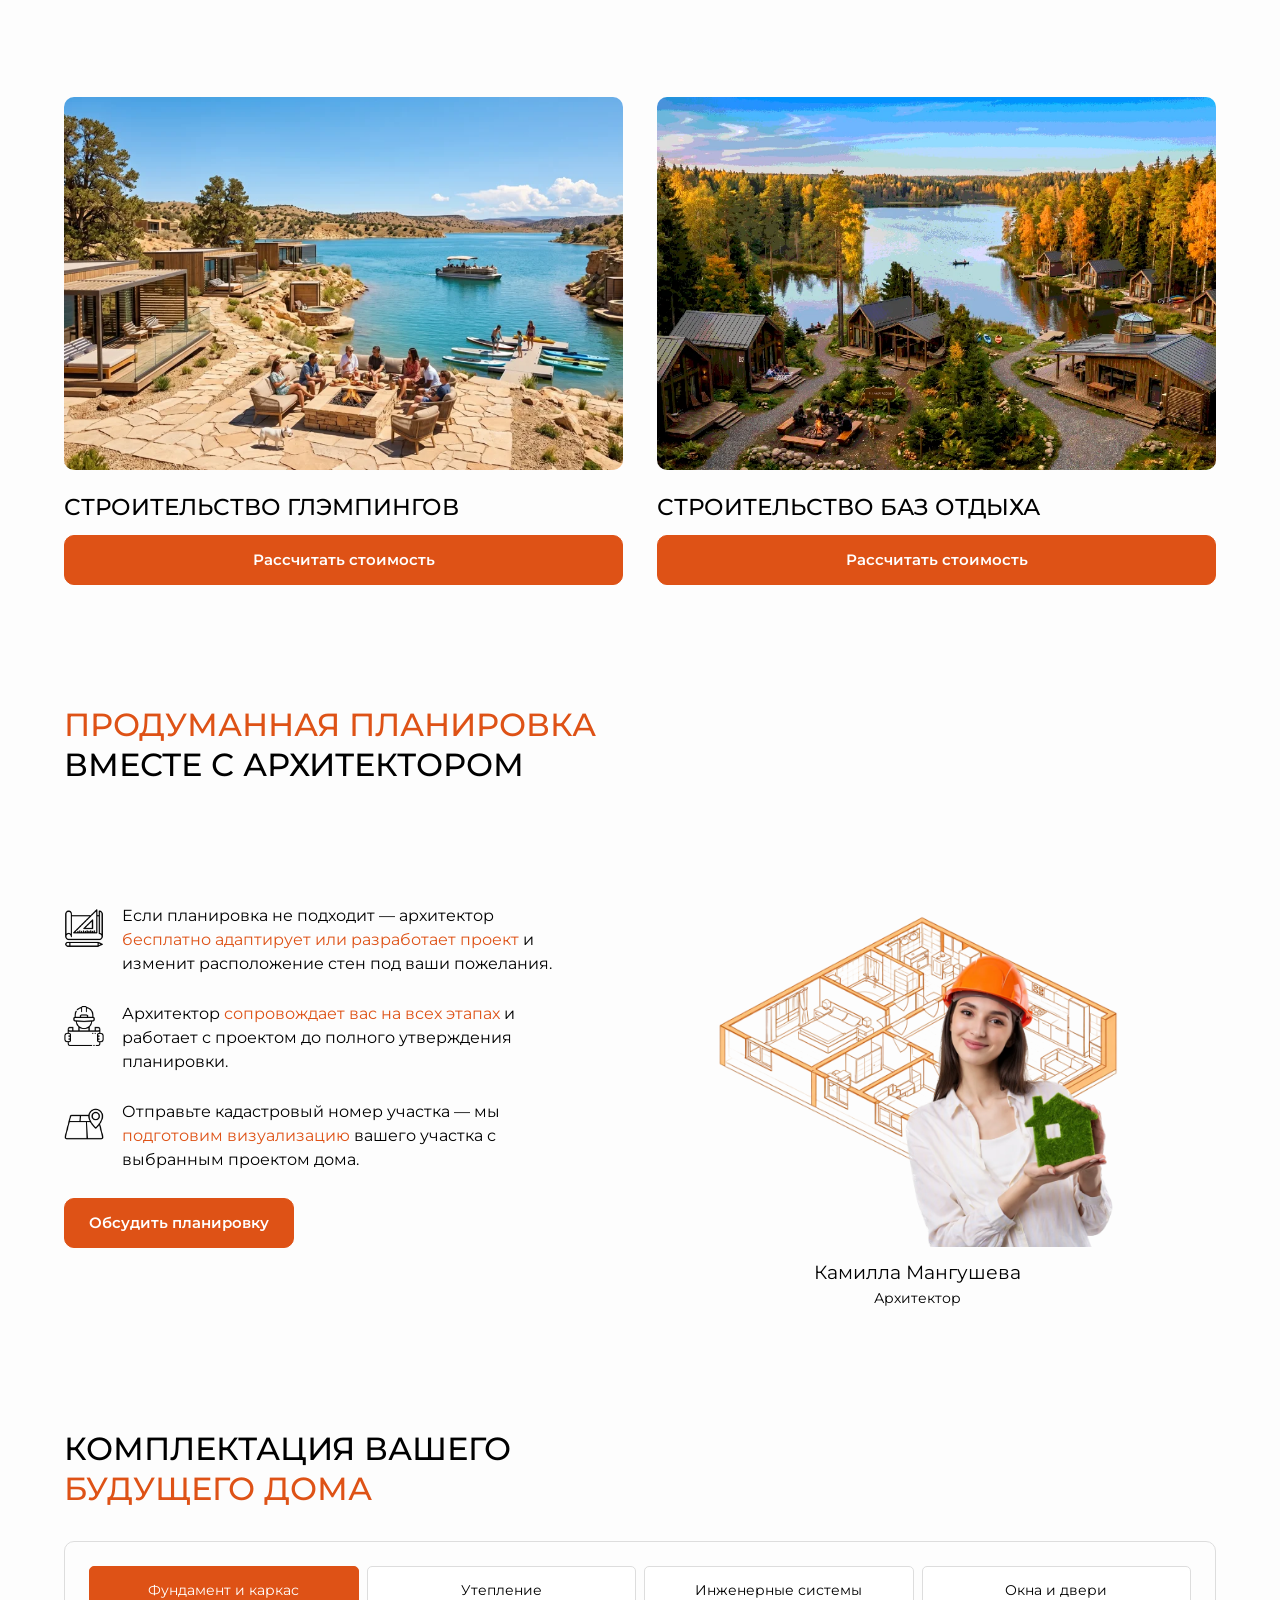
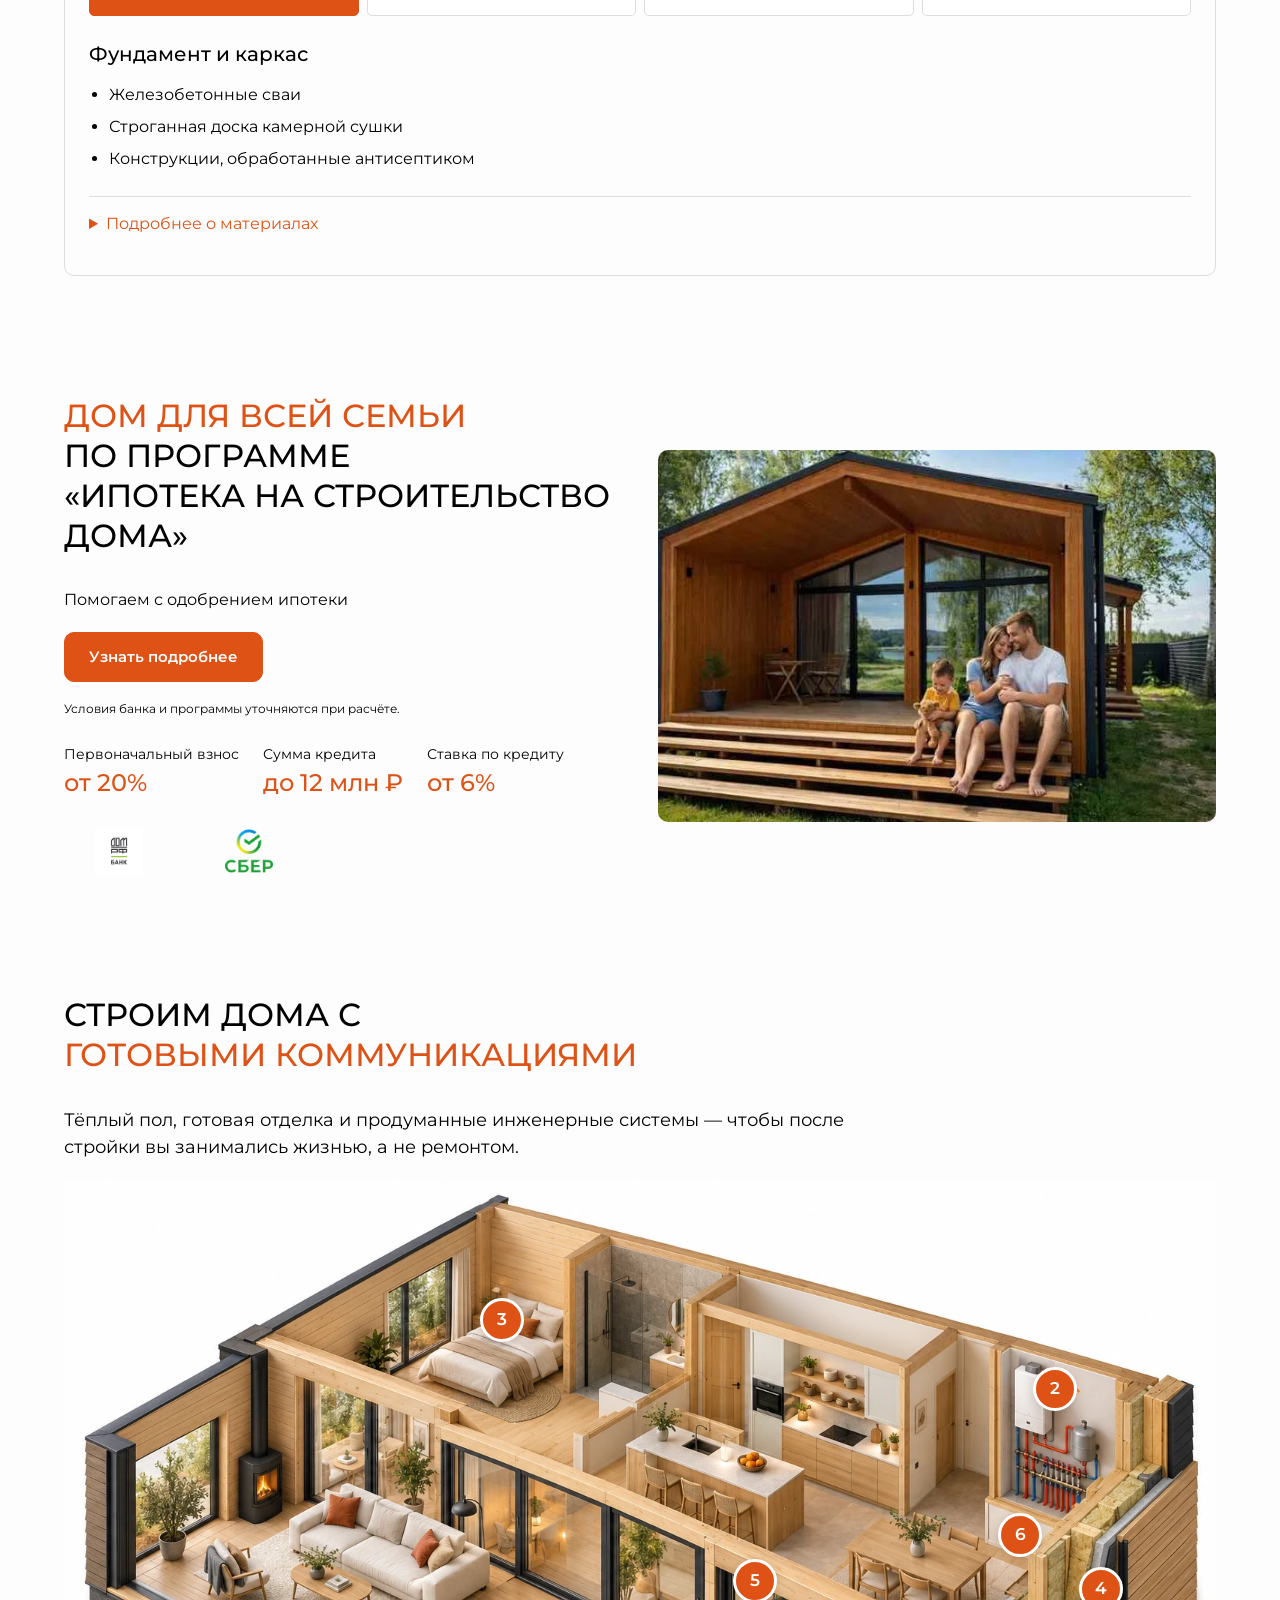
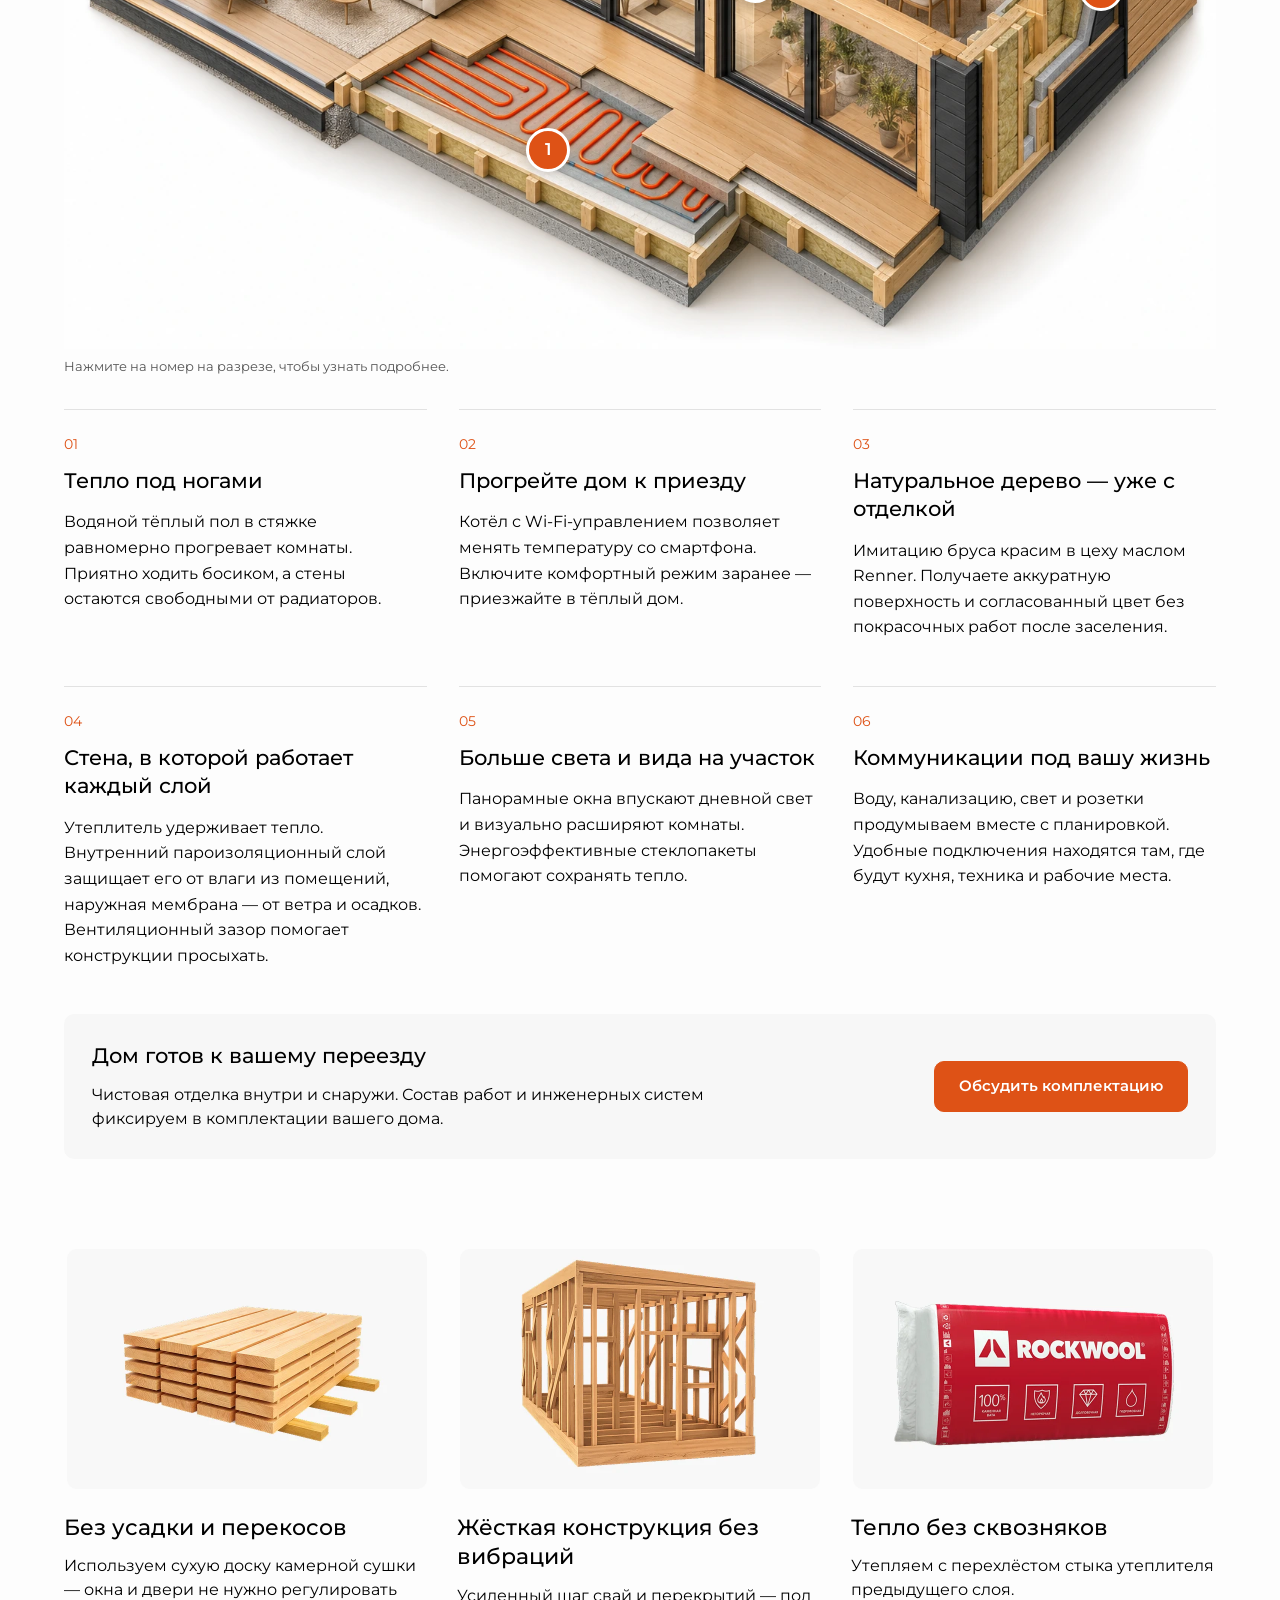
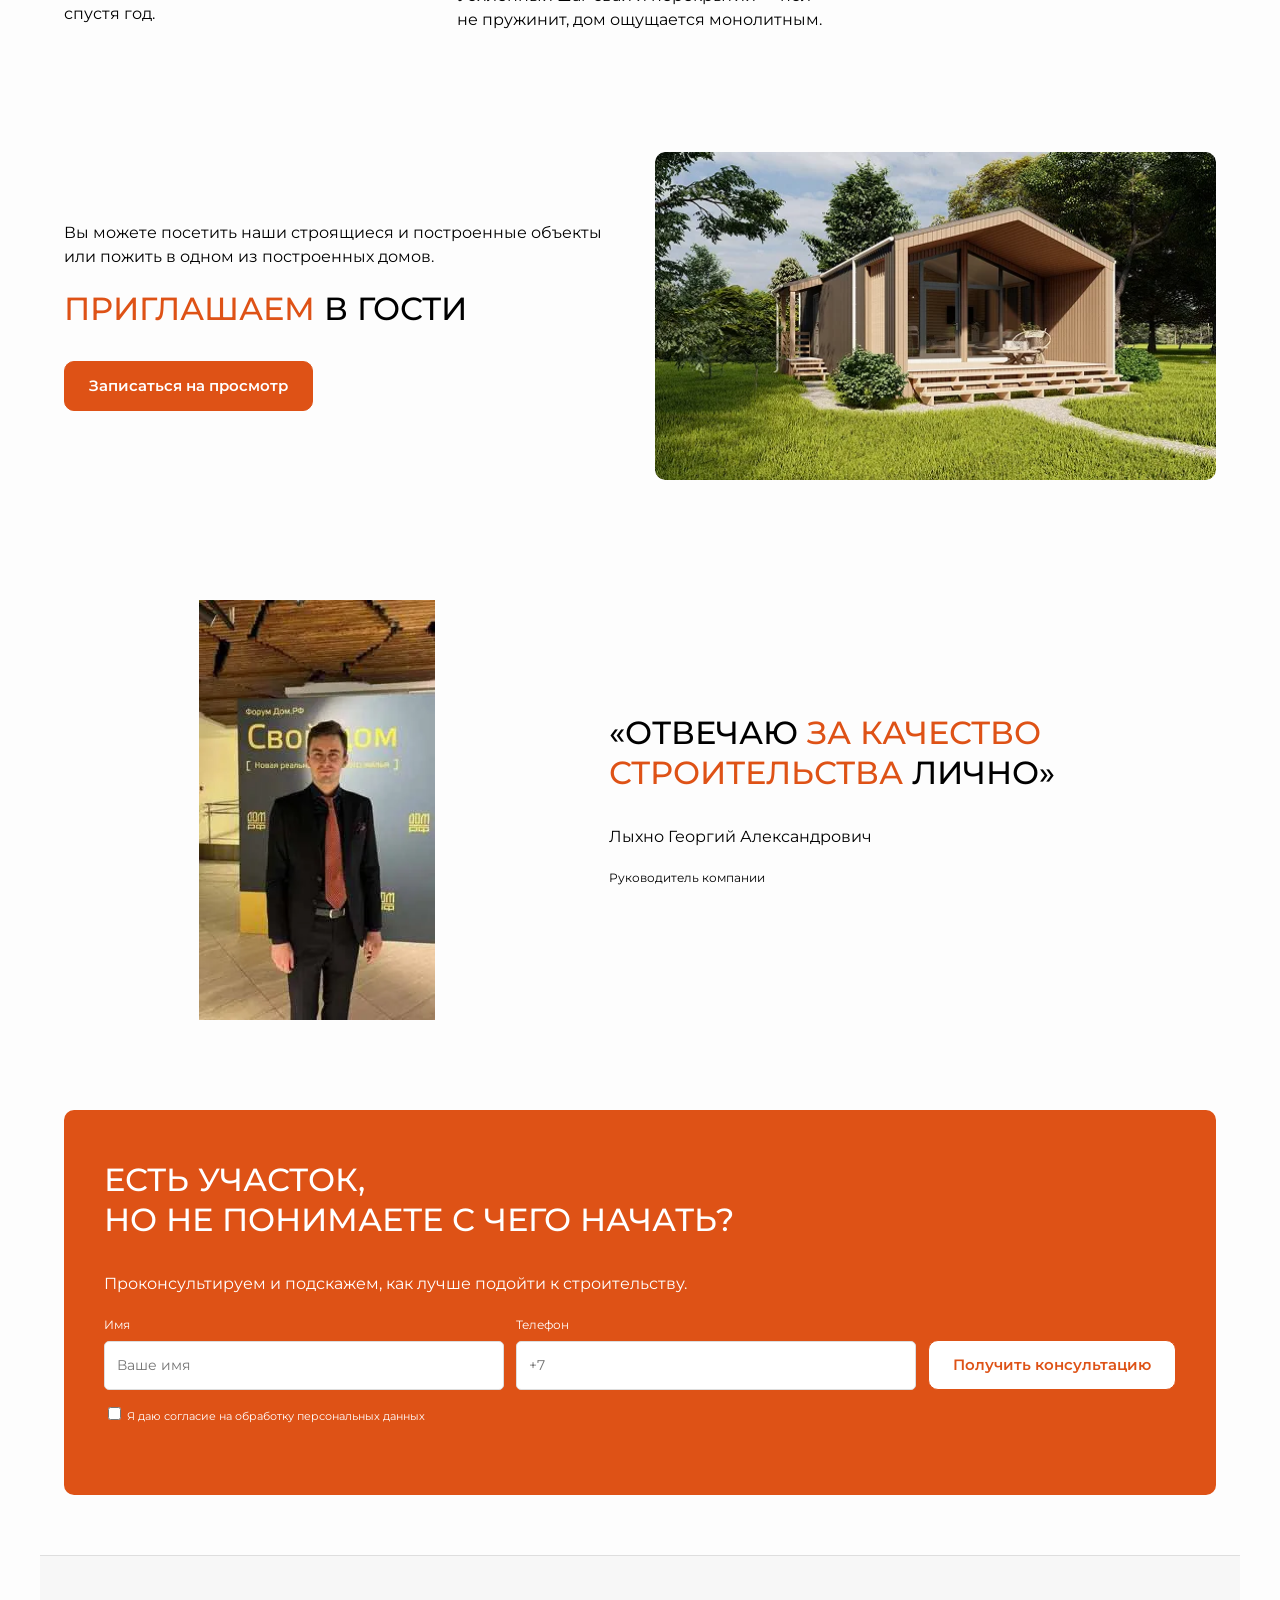
==== commit af21a0fd: "Constrain open mobile navigation to header inset" ====
--- a/index.html
+++ b/index.html
@@ -385,7 +385,7 @@
 #pd-original .mobile-menu>summary{display:grid;place-items:center;width:44px;height:44px;border:1px solid #ddd;border-radius:8px;color:#000;background:#fff;list-style:none}
 #pd-original .mobile-menu>summary::-webkit-details-marker{display:none}
 #pd-original .mobile-menu[open]>summary{color:#de5216;border-color:#de5216}
-#pd-original .mobile-menu>nav{grid-column:auto;grid-row:auto;justify-self:auto;align-self:auto;display:flex;flex-direction:column;align-items:stretch;position:absolute;top:62px;left:20px;right:20px;z-index:100;background:#fff;padding:12px 18px 18px;border:1px solid #eee;border-radius:10px;box-shadow:0 10px 35px #0002;gap:0;font-size:16px;max-height:calc(100dvh - 155px);overflow:auto}
+#pd-original .mobile-menu>nav{width:auto;grid-column:auto;grid-row:auto;justify-self:auto;align-self:auto;display:flex;flex-direction:column;align-items:stretch;position:absolute;top:62px;left:20px;right:20px;z-index:100;background:#fff;padding:12px 18px 18px;border:1px solid #eee;border-radius:10px;box-shadow:0 10px 35px #0002;gap:0;font-size:16px;max-height:calc(100dvh - 155px);overflow:auto}
 #pd-original .mobile-menu nav>a,#pd-original .mobile-menu .blog-link{display:flex;align-items:center;min-height:46px;width:100%;padding:10px 0;border:0;background:none;text-align:left;font-size:16px}
 #pd-original .mobile-menu .orange{margin-top:12px;width:100%;font-size:15px}
 #pd-original section[id],#pd-original footer[id],#pd-original #pd-home-videos{scroll-margin-top:78px}
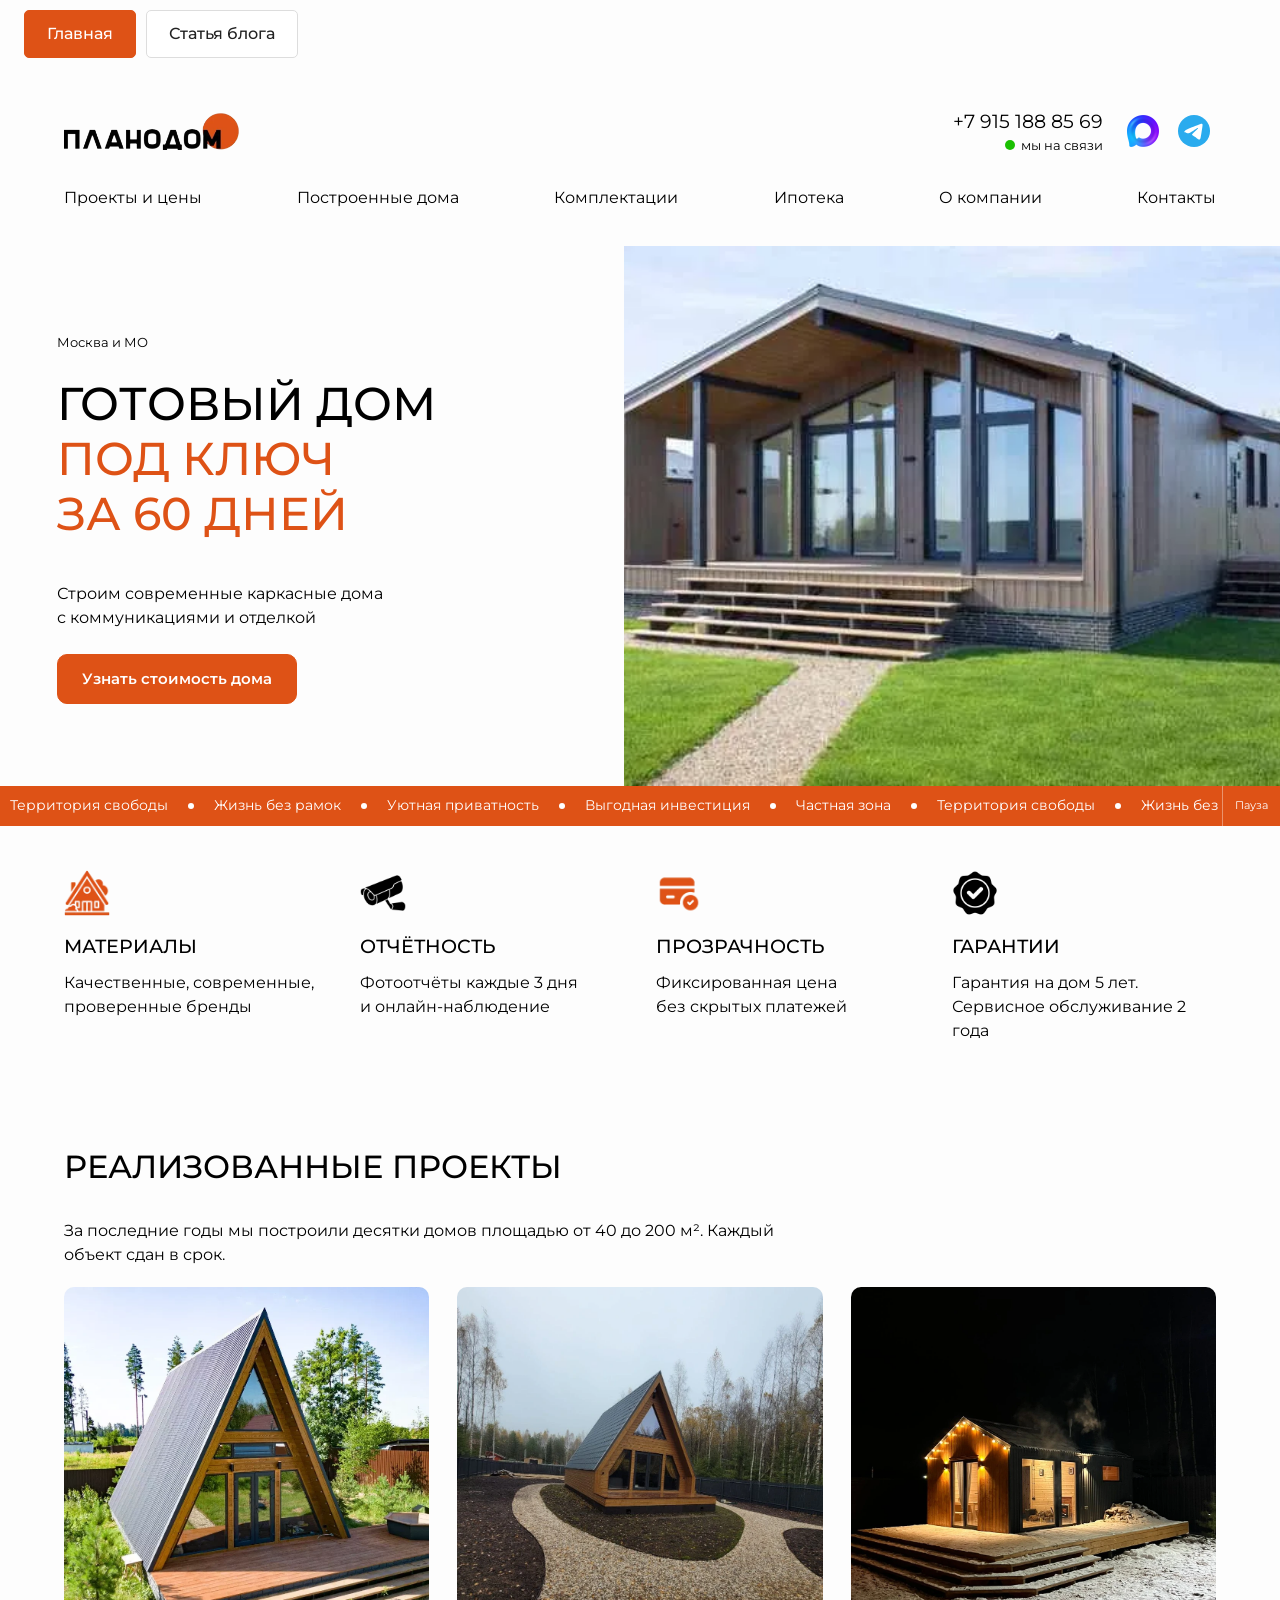
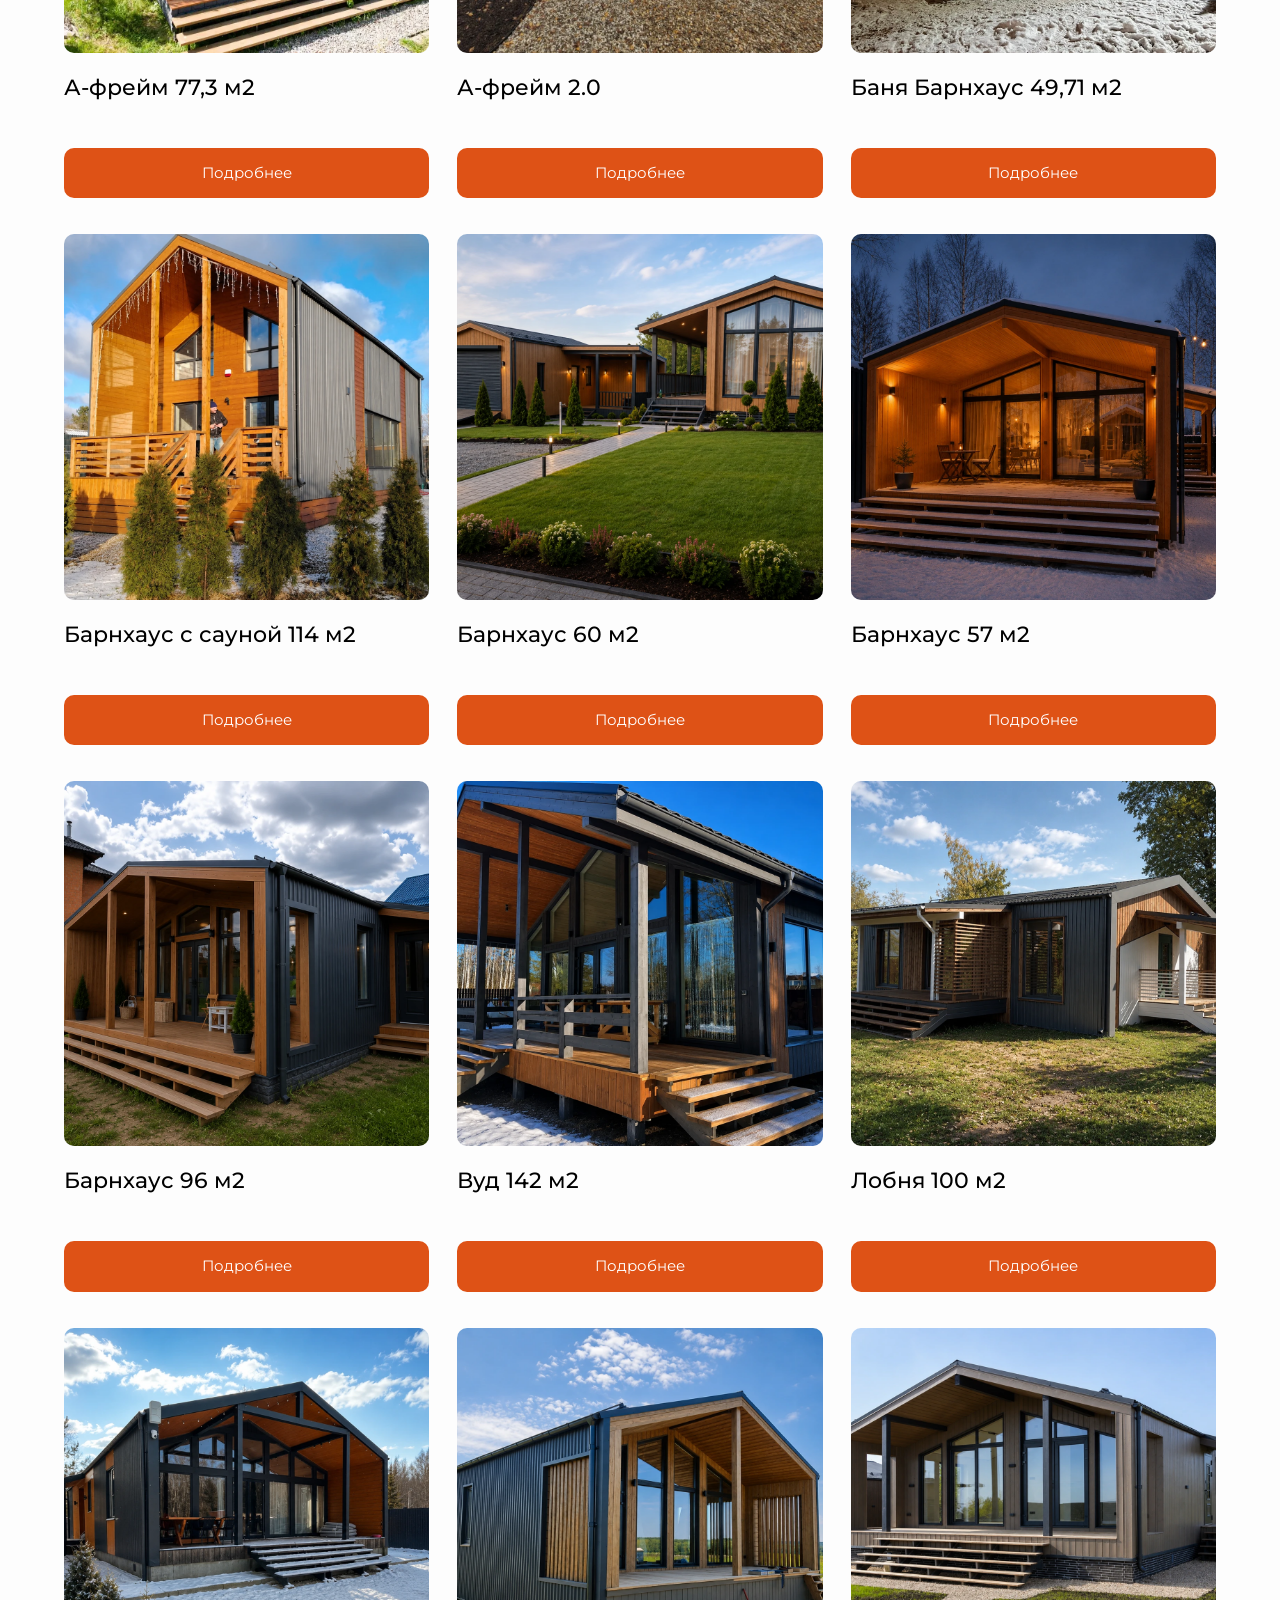
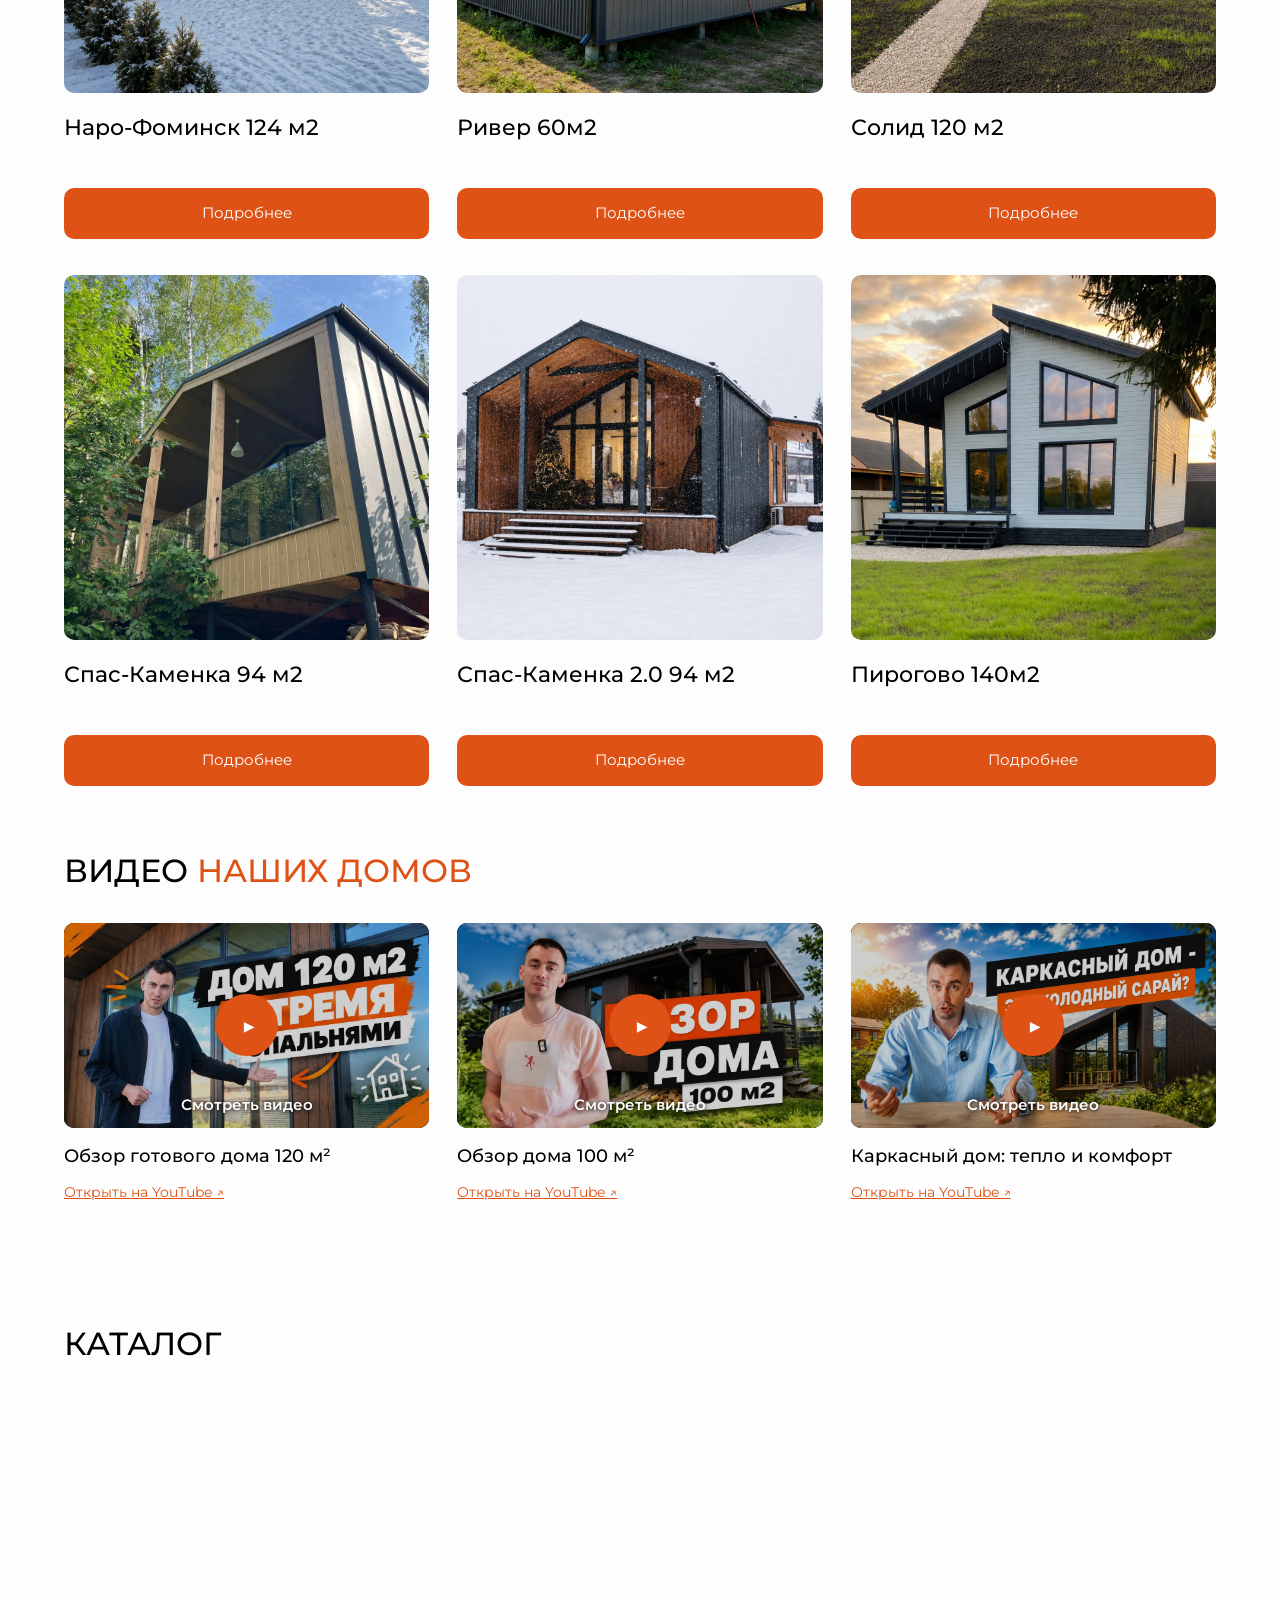
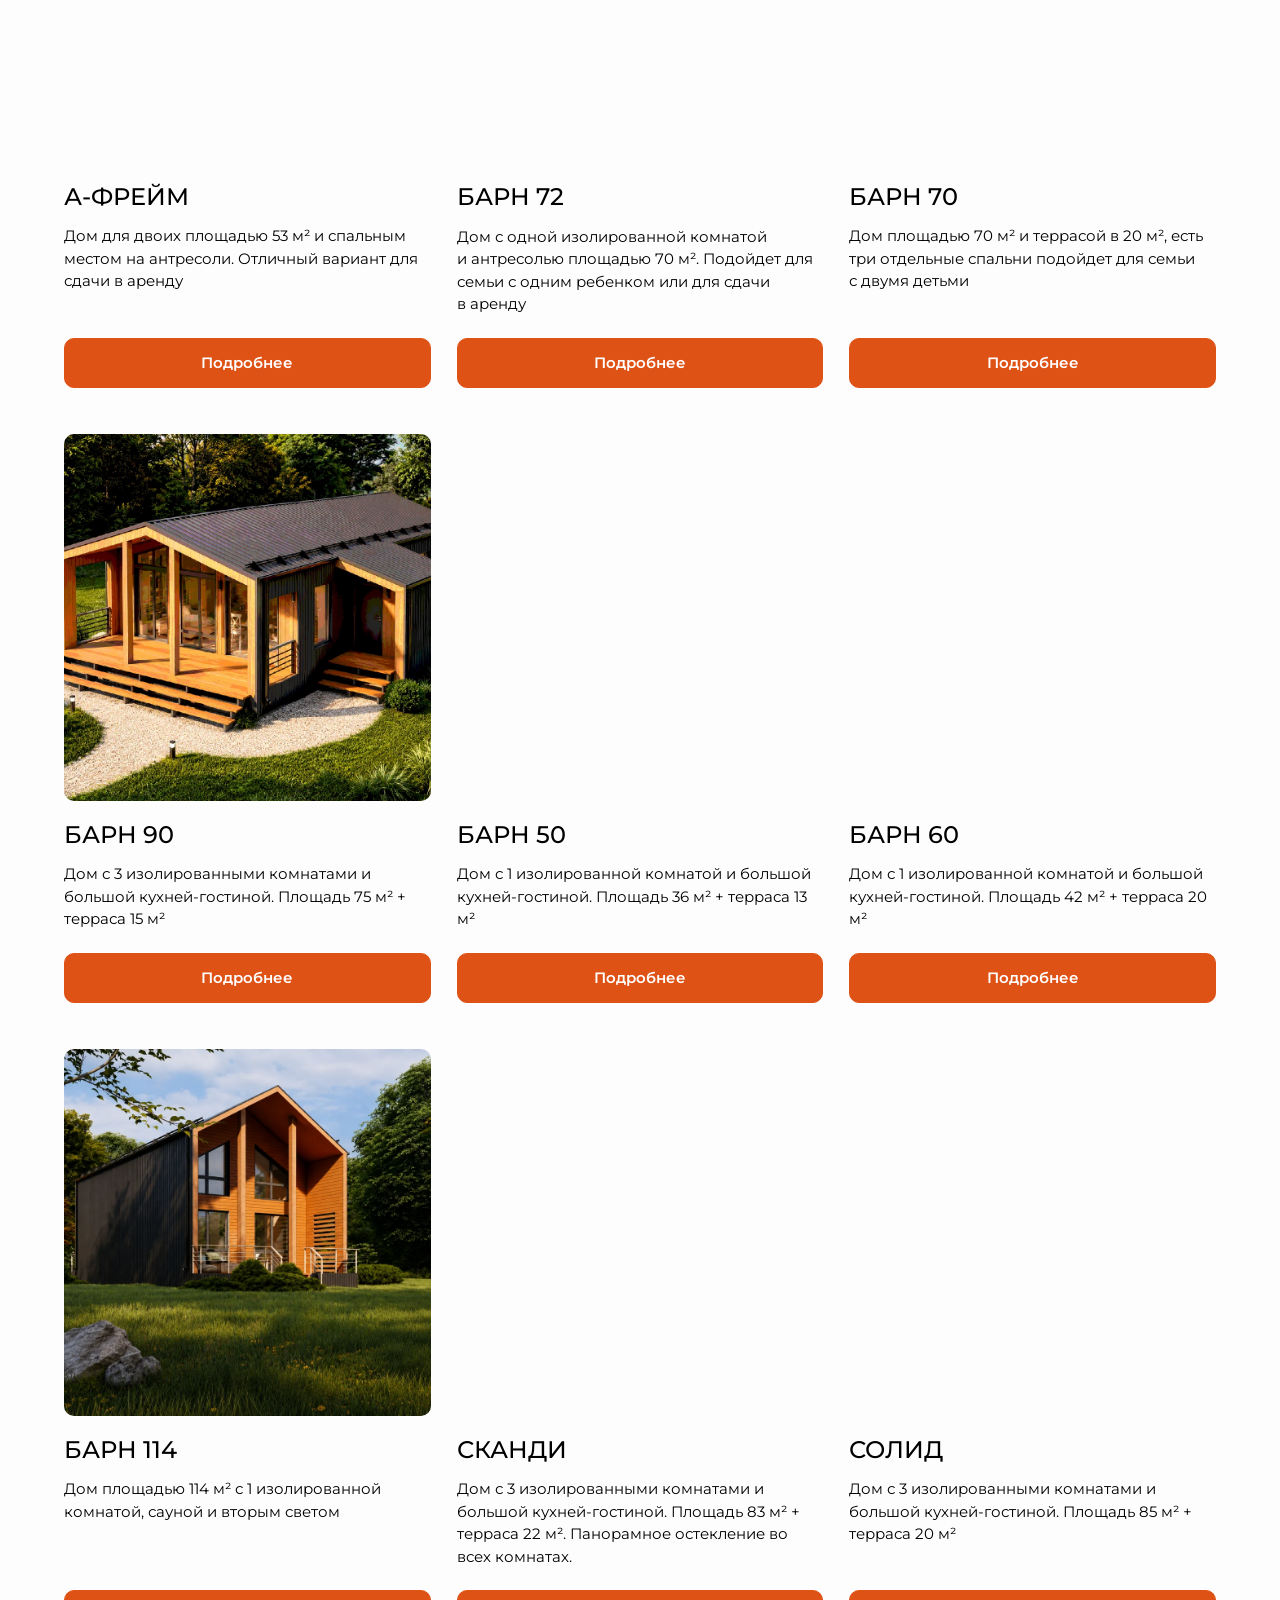
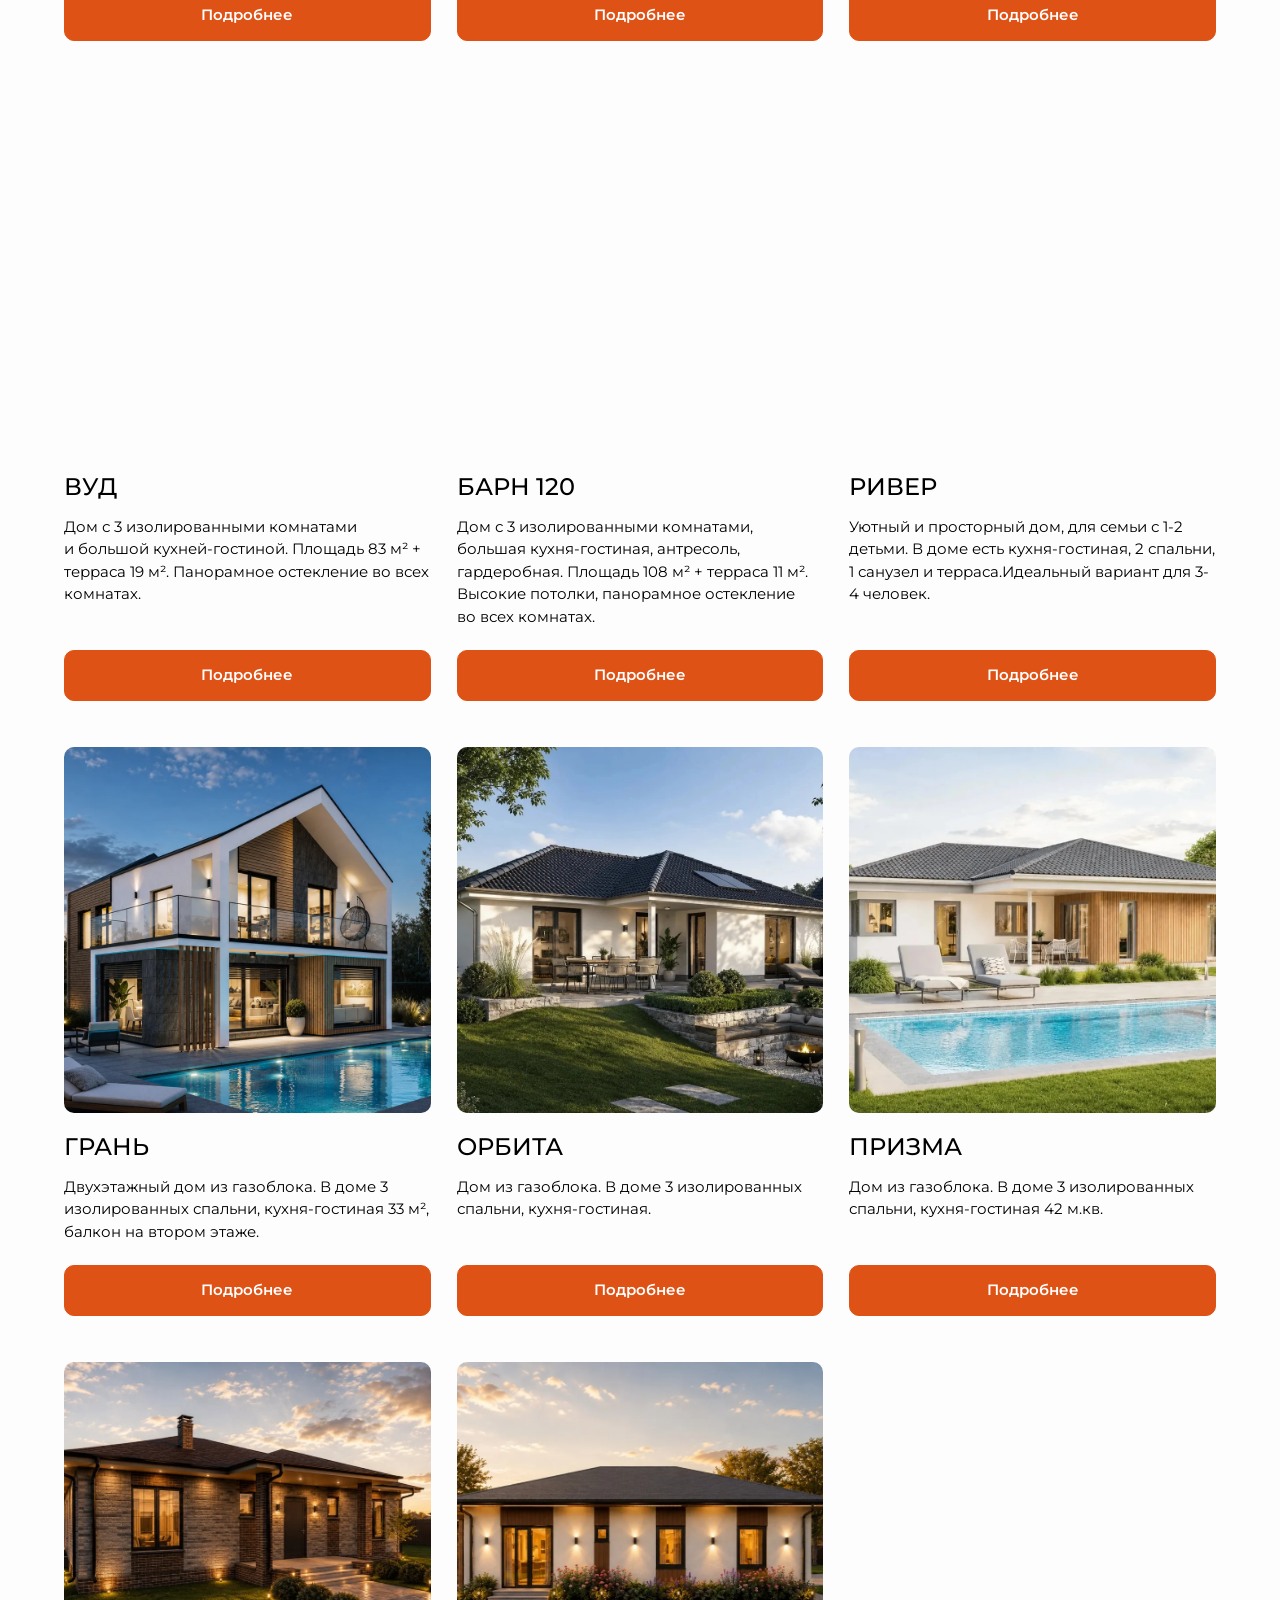
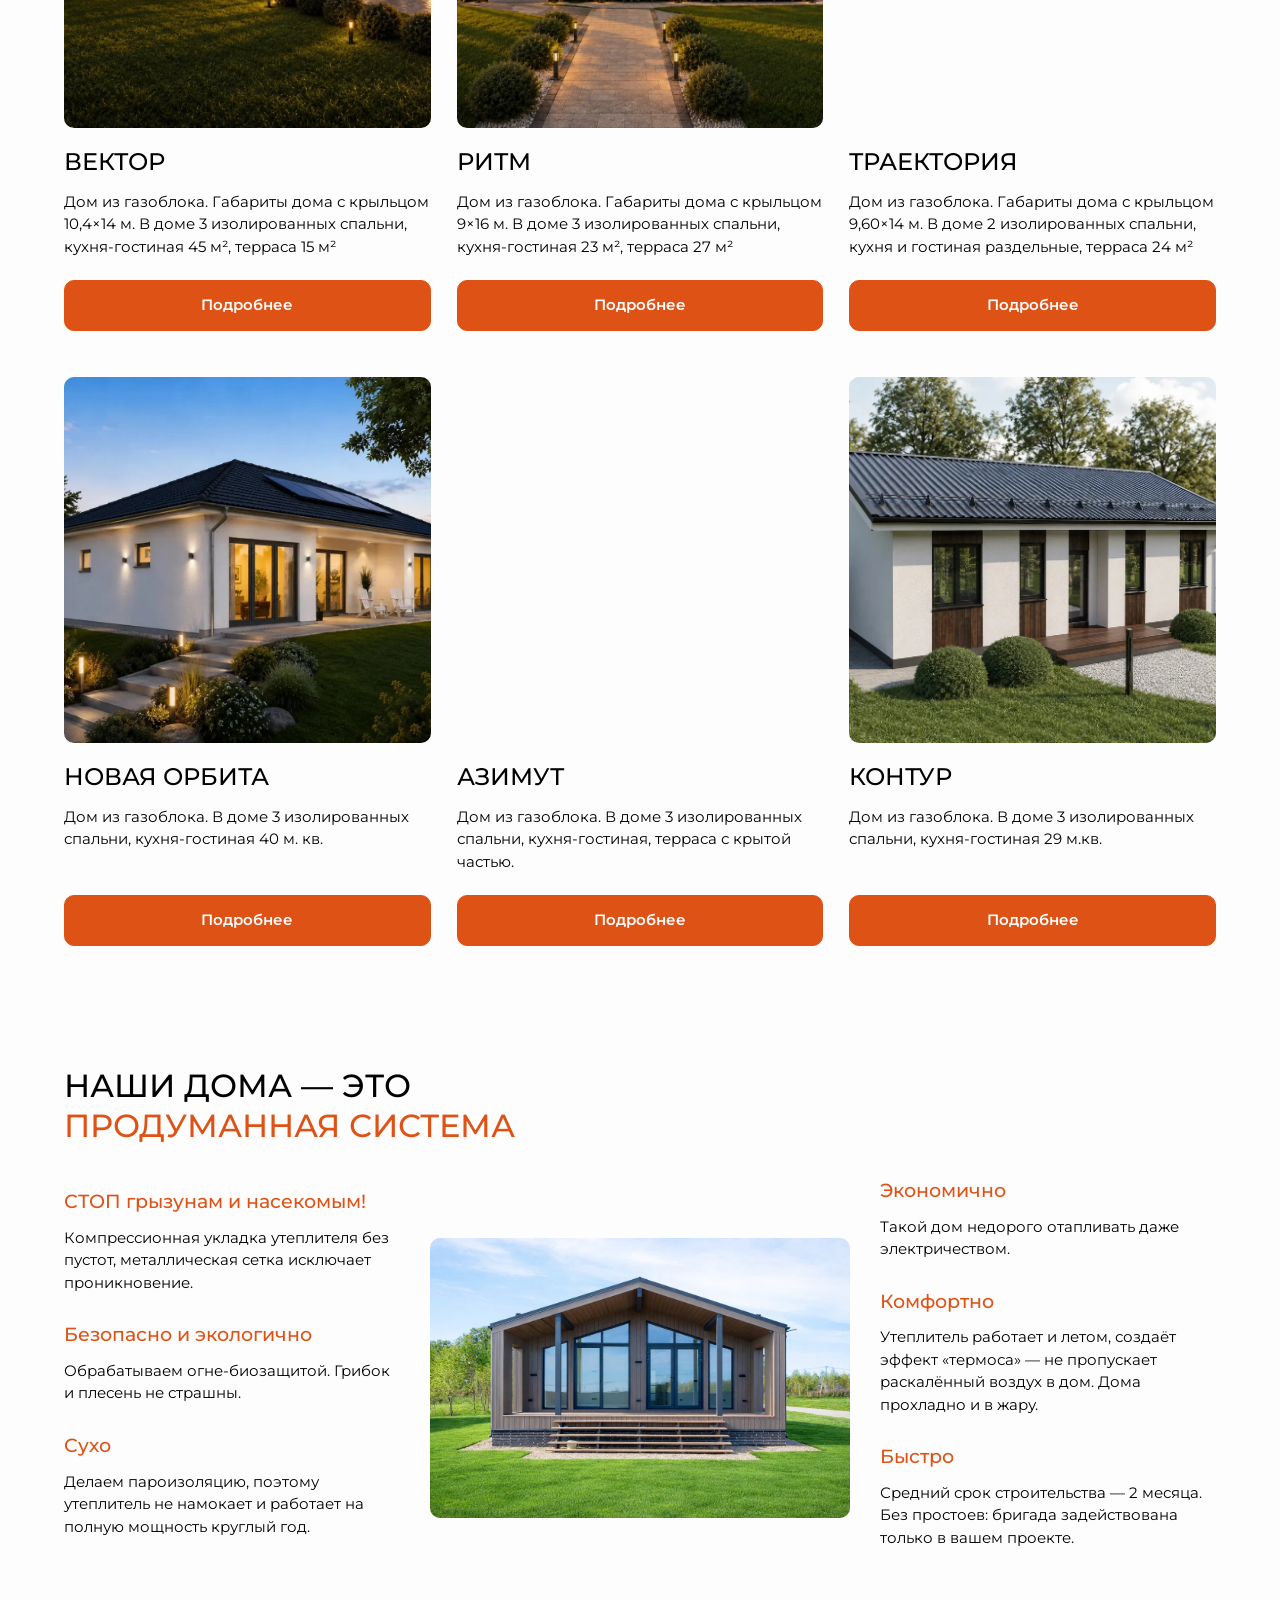
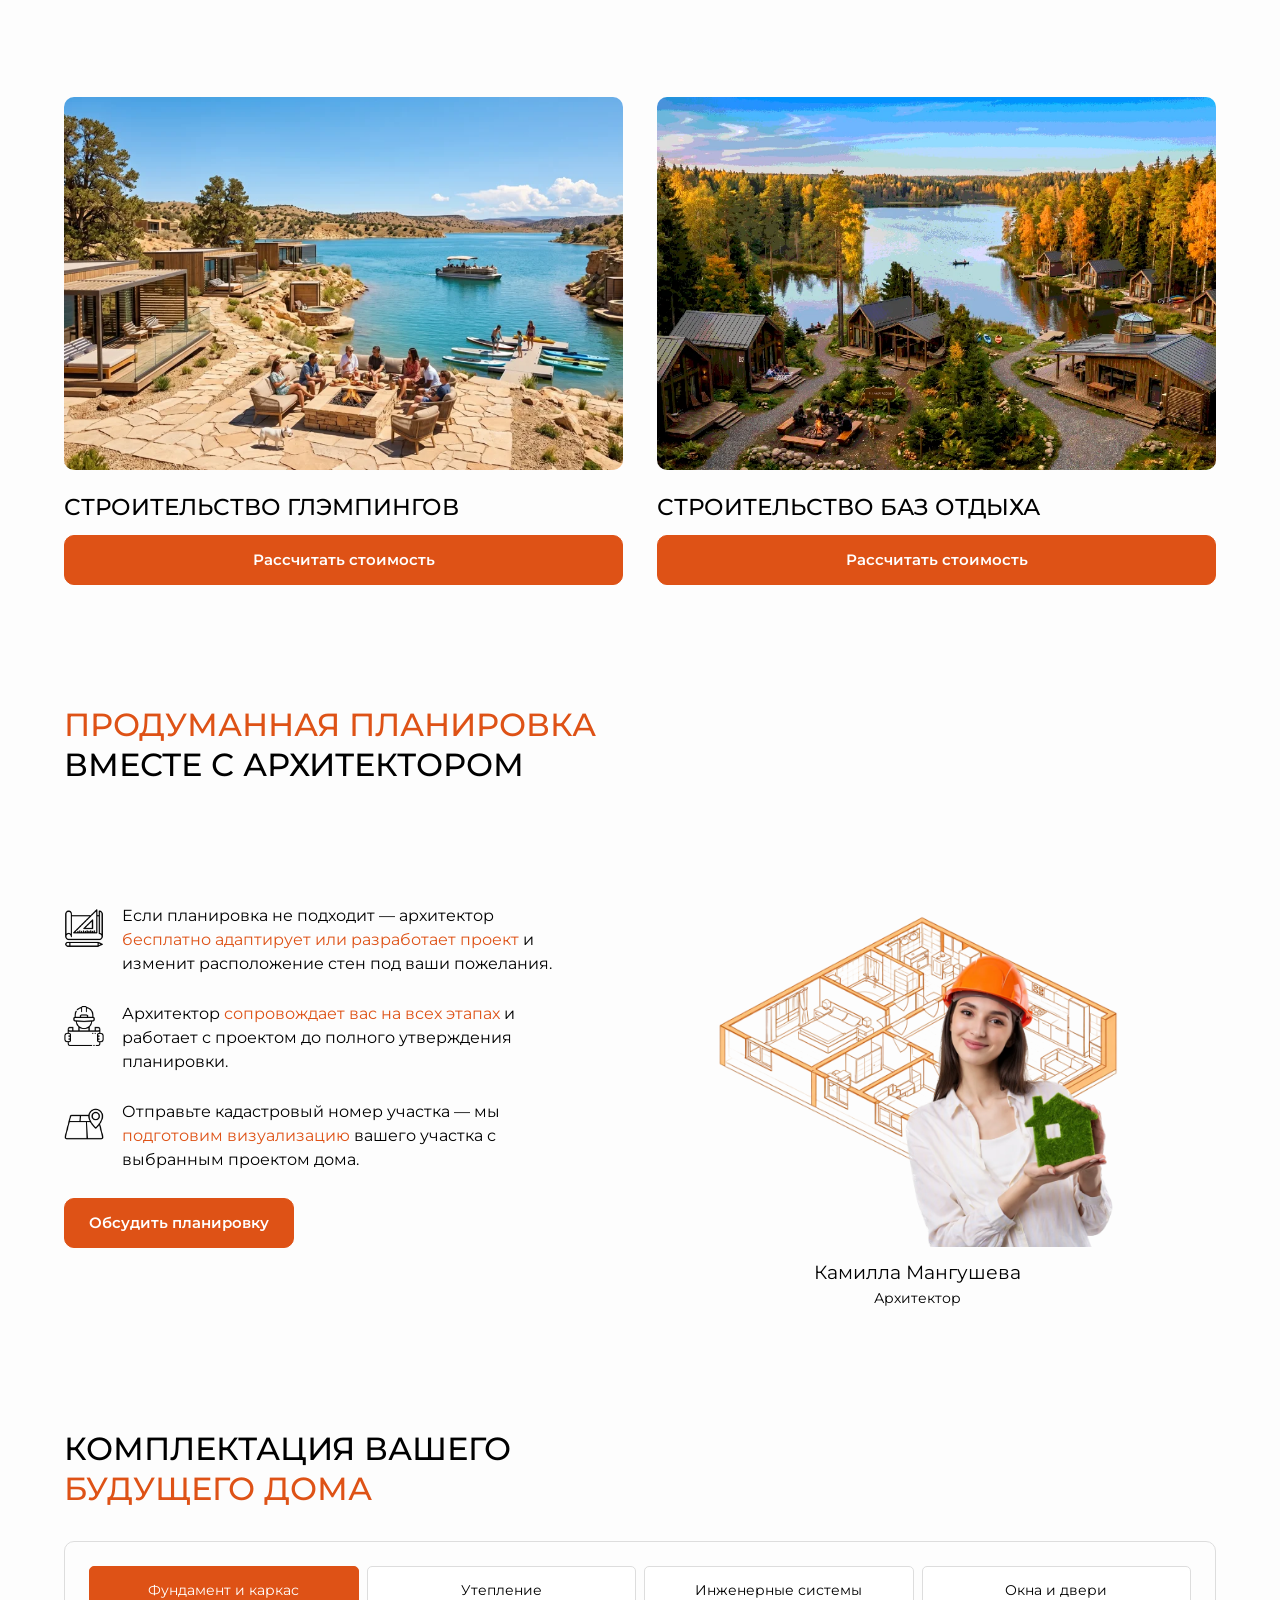
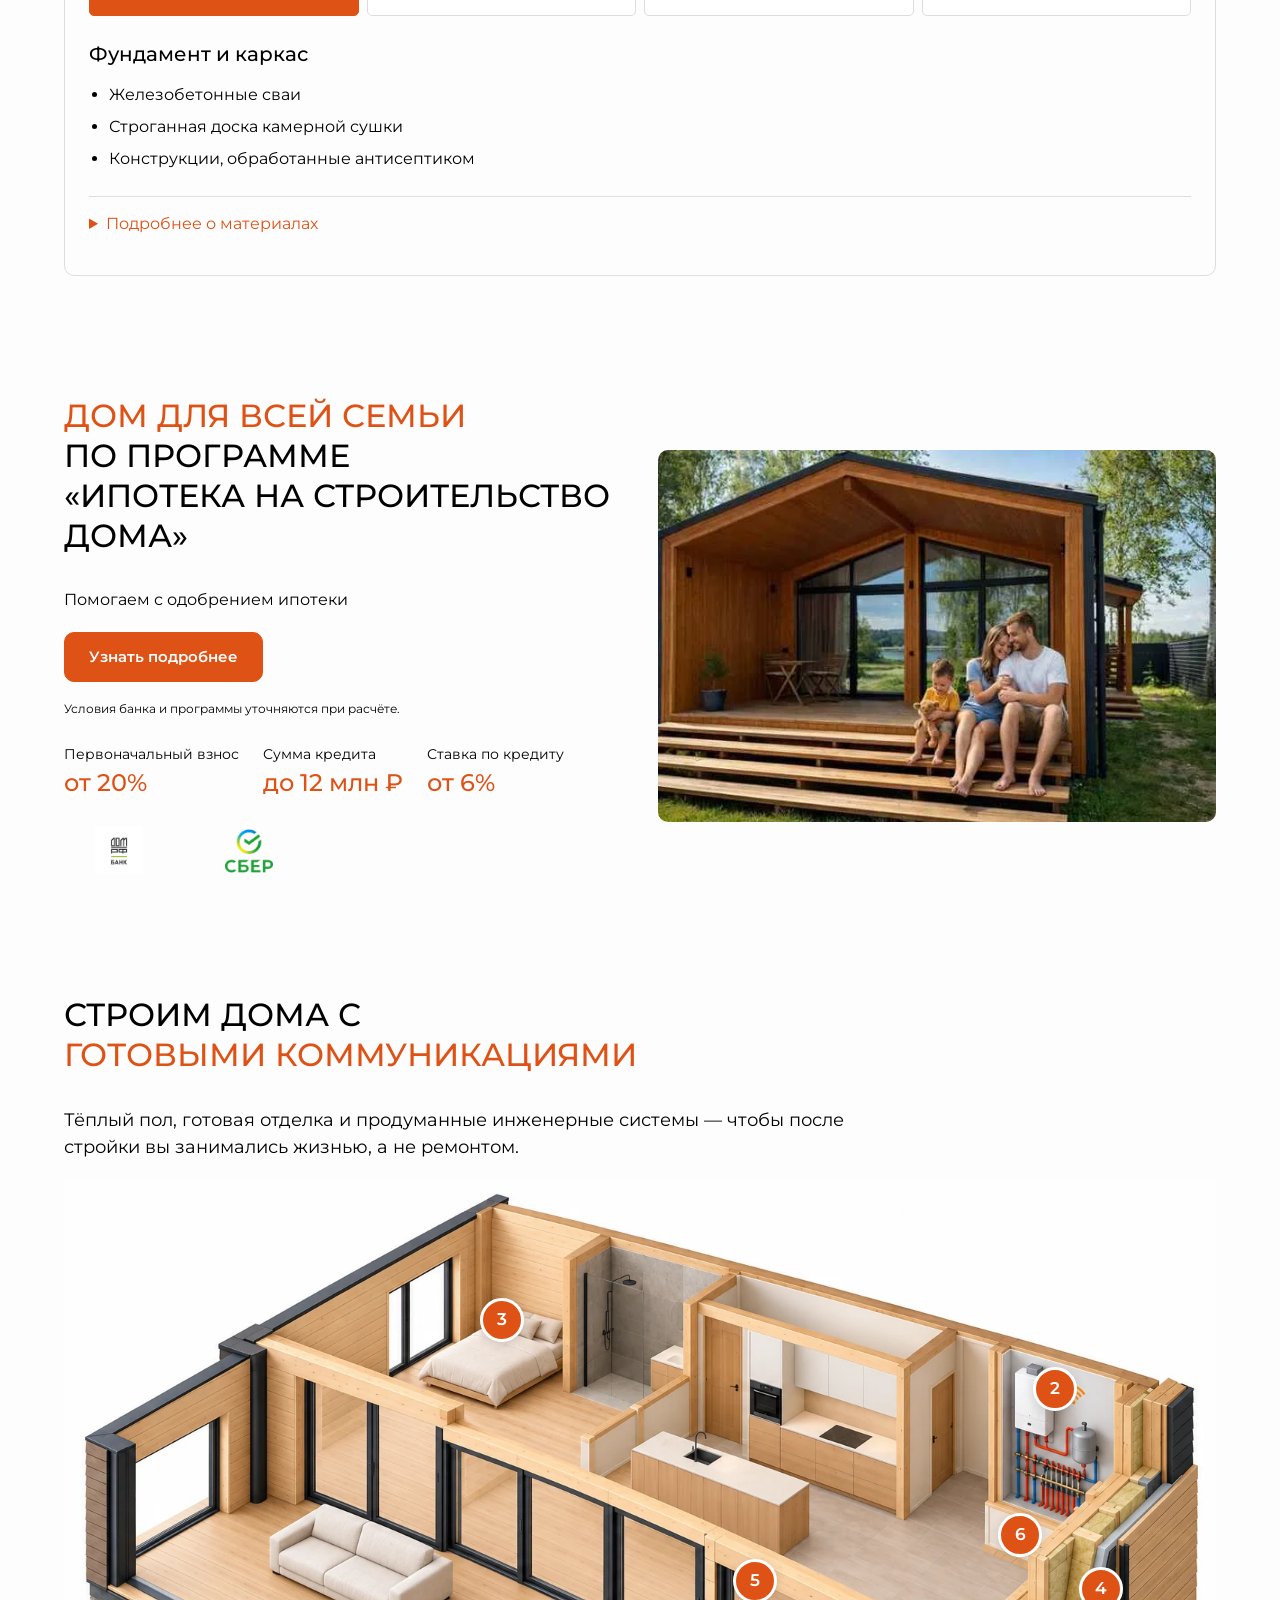
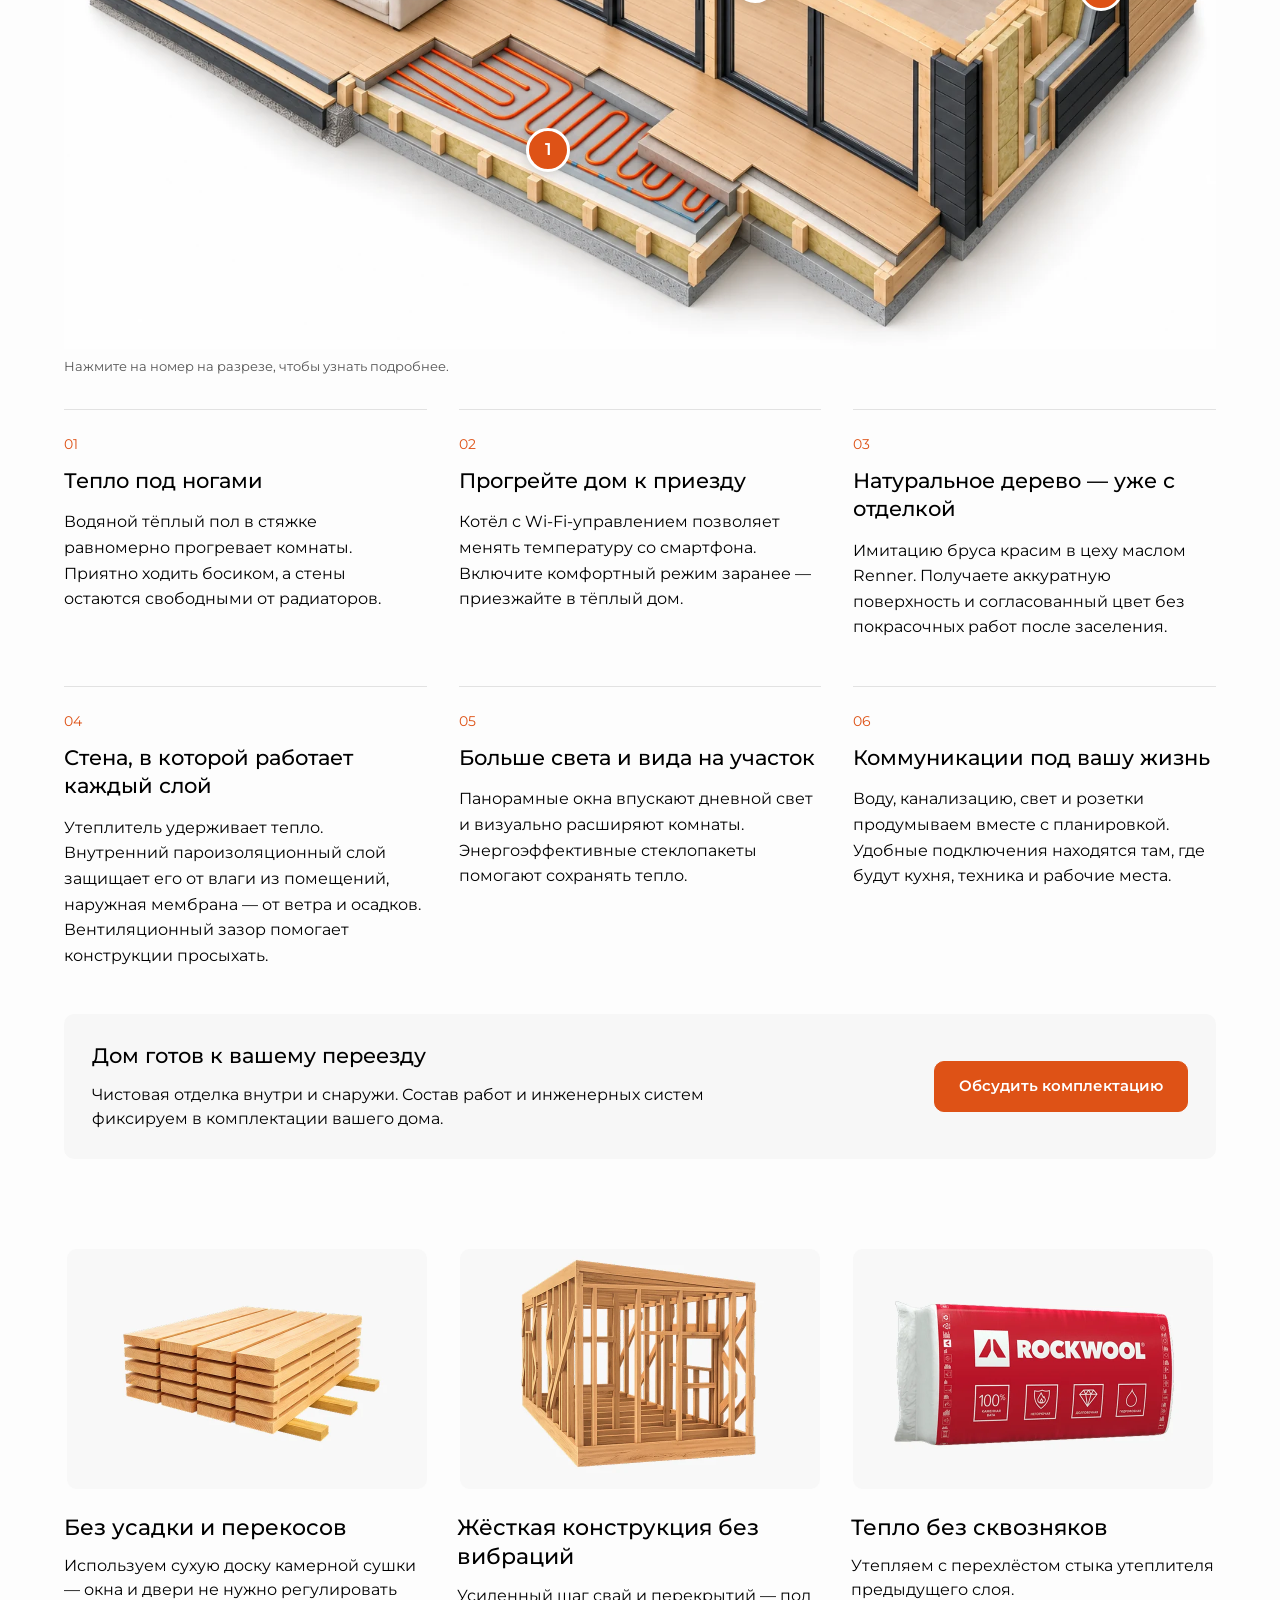
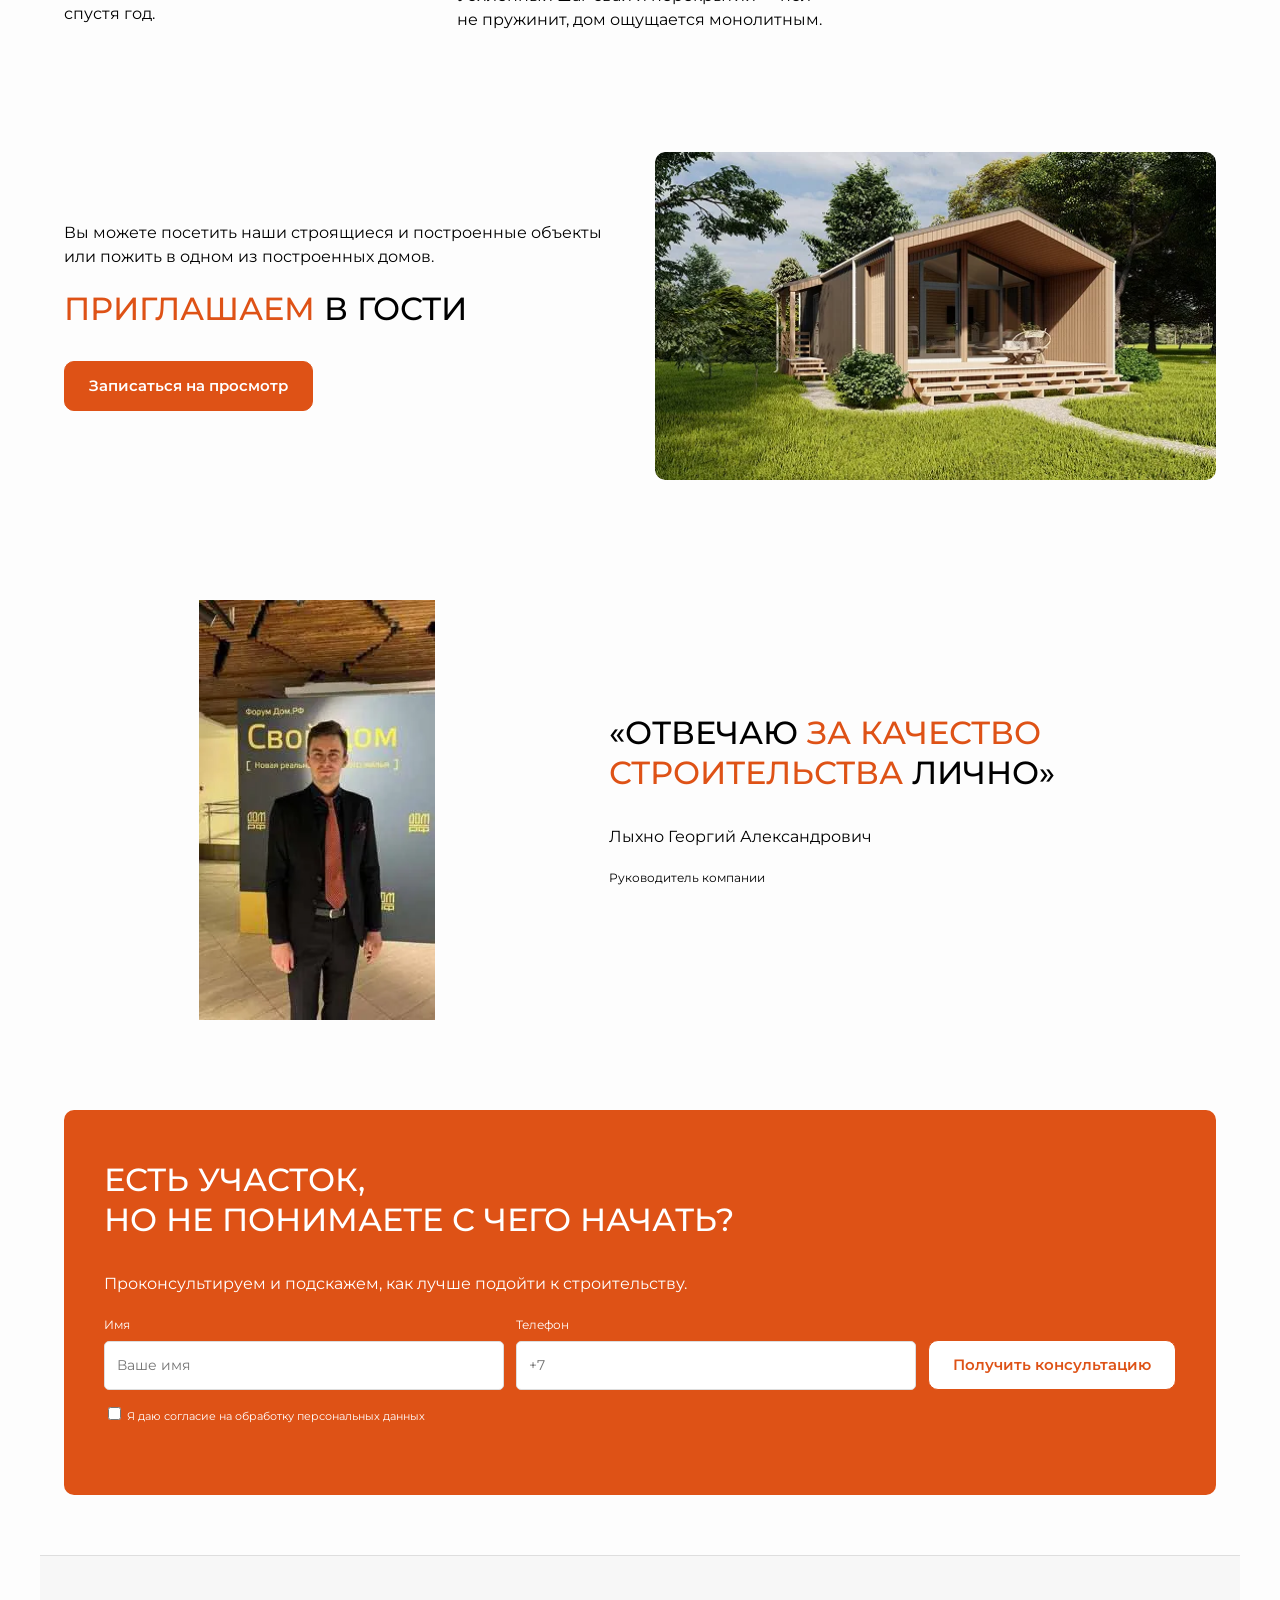
==== commit a9654e75: "Simplify house cutaway for clearer engineering features" ====
--- a/index.html
+++ b/index.html
@@ -55,7 +55,7 @@
 <section id="pd-mortgage" class="mortgage"><div><h2><em>Дом для всей семьи</em><br>по программе<br>«Ипотека на строительство дома»</h2><p>Помогаем с одобрением ипотеки</p><button class="orange lead" type="button">Узнать подробнее</button><p class="muted mortgage-note">Условия банка и программы уточняются при расчёте.</p><div class="mortgage-values"><div>Первоначальный взнос<strong>от 20%</strong></div><div>Сумма кредита<strong>до 12 млн ₽</strong></div><div>Ставка по кредиту<strong>от 6%</strong></div></div>
 <div class="mortgage-banks"><img src="assets/bank-0.webp" alt="Банк ДОМ.РФ" loading="eager" decoding="async" width="236" height="236"><img src="assets/bank-1.webp" alt="Сбер" loading="eager" decoding="async" width="124" height="124"></div>
 </div><img src="assets/original-6.webp" alt="Изображение из ипотечного блока исходного сайта" decoding="async" loading="eager" width="620" height="413"></section>
-<section class="ready comfort-section" id="pd-comfort"><h2>Строим дома с<br><em>готовыми коммуникациями</em></h2><p class="comfort-intro">Тёплый пол, готовая отделка и продуманные инженерные системы — чтобы после стройки вы занимались жизнью, а не ремонтом.</p><div class="comfort-visual"><img src="assets/comfort-cutaway-v4.webp" alt="Изометрический разрез каркасного дома: водяной тёплый пол в стяжке, котёл, слои утеплённой стены и готовая деревянная отделка" width="1536" height="1024" loading="eager"><a class="comfort-point" href="#pd-comfort-1" style="left:42%;top:74%" aria-label="1. Тепло под ногами">1</a><a class="comfort-point" href="#pd-comfort-2" style="left:86%;top:27%" aria-label="2. Прогрейте дом к приезду">2</a><a class="comfort-point" href="#pd-comfort-3" style="left:38%;top:18%" aria-label="3. Натуральное дерево — уже с отделкой">3</a><a class="comfort-point" href="#pd-comfort-4" style="left:90%;top:53%" aria-label="4. Стена, в которой работает каждый слой">4</a><a class="comfort-point" href="#pd-comfort-5" style="left:60%;top:52%" aria-label="5. Больше света и вида на участок">5</a><a class="comfort-point" href="#pd-comfort-6" style="left:83%;top:46%" aria-label="6. Коммуникации под вашу жизнь">6</a></div><p class="comfort-hint">Нажмите на номер на разрезе, чтобы узнать подробнее.</p><div class="comfort-grid"><article id="pd-comfort-1"><span class="comfort-number" aria-hidden="true">01</span><h3>Тепло под ногами</h3><p>Водяной тёплый пол в стяжке равномерно прогревает комнаты. Приятно ходить босиком, а стены остаются свободными от радиаторов.</p></article><article id="pd-comfort-2"><span class="comfort-number" aria-hidden="true">02</span><h3>Прогрейте дом к приезду</h3><p>Котёл с Wi-Fi-управлением позволяет менять температуру со смартфона. Включите комфортный режим заранее — приезжайте в тёплый дом.</p></article><article id="pd-comfort-3"><span class="comfort-number" aria-hidden="true">03</span><h3>Натуральное дерево — уже с отделкой</h3><p>Имитацию бруса красим в цеху маслом Renner. Получаете аккуратную поверхность и согласованный цвет без покрасочных работ после заселения.</p></article><article id="pd-comfort-4"><span class="comfort-number" aria-hidden="true">04</span><h3>Стена, в которой работает каждый слой</h3><p>Утеплитель удерживает тепло. Внутренний пароизоляционный слой защищает его от влаги из помещений, наружная мембрана — от ветра и осадков. Вентиляционный зазор помогает конструкции просыхать.</p></article><article id="pd-comfort-5"><span class="comfort-number" aria-hidden="true">05</span><h3>Больше света и вида на участок</h3><p>Панорамные окна впускают дневной свет и визуально расширяют комнаты. Энергоэффективные стеклопакеты помогают сохранять тепло.</p></article><article id="pd-comfort-6"><span class="comfort-number" aria-hidden="true">06</span><h3>Коммуникации под вашу жизнь</h3><p>Воду, канализацию, свет и розетки продумываем вместе с планировкой. Удобные подключения находятся там, где будут кухня, техника и рабочие места.</p></article></div><div class="comfort-bottom"><div><h3>Дом готов к вашему переезду</h3><p>Чистовая отделка внутри и снаружи. Состав работ и инженерных систем фиксируем в комплектации вашего дома.</p></div><button class="orange lead" type="button">Обсудить комплектацию</button></div></section>
+<section class="ready comfort-section" id="pd-comfort"><h2>Строим дома с<br><em>готовыми коммуникациями</em></h2><p class="comfort-intro">Тёплый пол, готовая отделка и продуманные инженерные системы — чтобы после стройки вы занимались жизнью, а не ремонтом.</p><div class="comfort-visual"><img src="assets/comfort-cutaway-v5.webp" alt="Изометрический разрез каркасного дома: водяной тёплый пол в стяжке, котёл, слои утеплённой стены и готовая деревянная отделка" width="1536" height="1024" loading="eager"><a class="comfort-point" href="#pd-comfort-1" style="left:42%;top:74%" aria-label="1. Тепло под ногами">1</a><a class="comfort-point" href="#pd-comfort-2" style="left:86%;top:27%" aria-label="2. Прогрейте дом к приезду">2</a><a class="comfort-point" href="#pd-comfort-3" style="left:38%;top:18%" aria-label="3. Натуральное дерево — уже с отделкой">3</a><a class="comfort-point" href="#pd-comfort-4" style="left:90%;top:53%" aria-label="4. Стена, в которой работает каждый слой">4</a><a class="comfort-point" href="#pd-comfort-5" style="left:60%;top:52%" aria-label="5. Больше света и вида на участок">5</a><a class="comfort-point" href="#pd-comfort-6" style="left:83%;top:46%" aria-label="6. Коммуникации под вашу жизнь">6</a></div><p class="comfort-hint">Нажмите на номер на разрезе, чтобы узнать подробнее.</p><div class="comfort-grid"><article id="pd-comfort-1"><span class="comfort-number" aria-hidden="true">01</span><h3>Тепло под ногами</h3><p>Водяной тёплый пол в стяжке равномерно прогревает комнаты. Приятно ходить босиком, а стены остаются свободными от радиаторов.</p></article><article id="pd-comfort-2"><span class="comfort-number" aria-hidden="true">02</span><h3>Прогрейте дом к приезду</h3><p>Котёл с Wi-Fi-управлением позволяет менять температуру со смартфона. Включите комфортный режим заранее — приезжайте в тёплый дом.</p></article><article id="pd-comfort-3"><span class="comfort-number" aria-hidden="true">03</span><h3>Натуральное дерево — уже с отделкой</h3><p>Имитацию бруса красим в цеху маслом Renner. Получаете аккуратную поверхность и согласованный цвет без покрасочных работ после заселения.</p></article><article id="pd-comfort-4"><span class="comfort-number" aria-hidden="true">04</span><h3>Стена, в которой работает каждый слой</h3><p>Утеплитель удерживает тепло. Внутренний пароизоляционный слой защищает его от влаги из помещений, наружная мембрана — от ветра и осадков. Вентиляционный зазор помогает конструкции просыхать.</p></article><article id="pd-comfort-5"><span class="comfort-number" aria-hidden="true">05</span><h3>Больше света и вида на участок</h3><p>Панорамные окна впускают дневной свет и визуально расширяют комнаты. Энергоэффективные стеклопакеты помогают сохранять тепло.</p></article><article id="pd-comfort-6"><span class="comfort-number" aria-hidden="true">06</span><h3>Коммуникации под вашу жизнь</h3><p>Воду, канализацию, свет и розетки продумываем вместе с планировкой. Удобные подключения находятся там, где будут кухня, техника и рабочие места.</p></article></div><div class="comfort-bottom"><div><h3>Дом готов к вашему переезду</h3><p>Чистовая отделка внутри и снаружи. Состав работ и инженерных систем фиксируем в комплектации вашего дома.</p></div><button class="orange lead" type="button">Обсудить комплектацию</button></div></section>
 <section class="quality"><article><img src="assets/quality-0.webp" alt="Конструкция дома из сухой доски" loading="eager" decoding="async" width="720" height="480"><h3>Без усадки и перекосов</h3><p>Используем сухую доску камерной сушки — окна и двери не нужно регулировать спустя год.</p></article><article><img src="assets/quality-1.webp" alt="Усиленная конструкция свай и перекрытий" loading="eager" decoding="async" width="720" height="480"><h3>Жёсткая конструкция без вибраций</h3><p>Усиленный шаг свай и перекрытий — пол не пружинит, дом ощущается монолитным.</p></article><article><img src="assets/quality-2.webp" alt="Утепление с перекрытием стыков" loading="eager" decoding="async" width="720" height="480"><h3>Тепло без сквозняков</h3><p>Утепляем с перехлёстом стыка утеплителя предыдущего слоя.</p></article></section>
 <section class="visit" id="pd-visit"><div><p>Вы можете посетить наши строящиеся и построенные объекты или пожить в одном из построенных домов.</p><h2><em>Приглашаем</em> в гости</h2><button class="orange lead" type="button">Записаться на просмотр</button></div><img src="assets/visit-0.webp" alt="Дом Planodom" decoding="async" loading="eager" width="557" height="326"></section>
 <section class="director" id="pd-about"><img src="assets/original-7.webp" alt="Руководитель компании Planodom" decoding="async" loading="eager" width="270" height="480"><div><h2>«Отвечаю <em>за качество<br>строительства</em> лично»</h2><p>Лыхно Георгий Александрович</p><p class="muted">Руководитель компании</p></div></section>
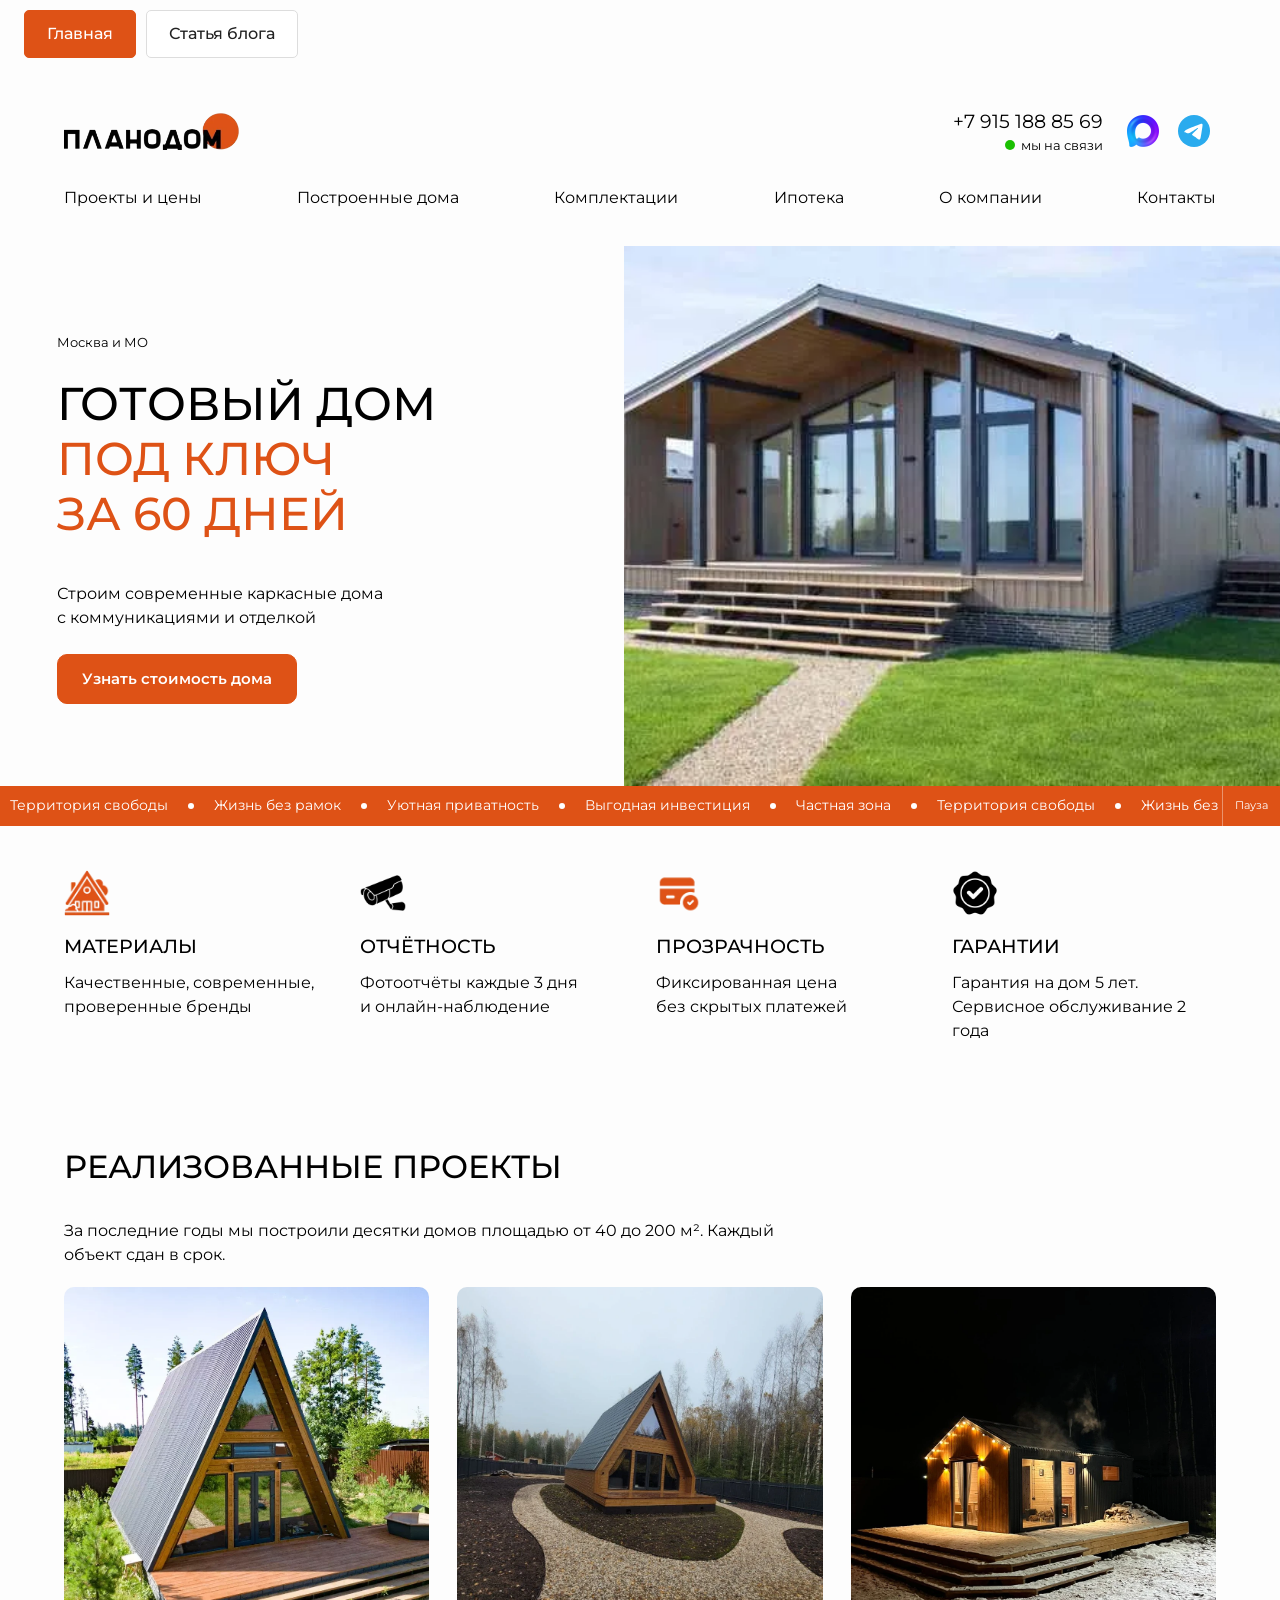
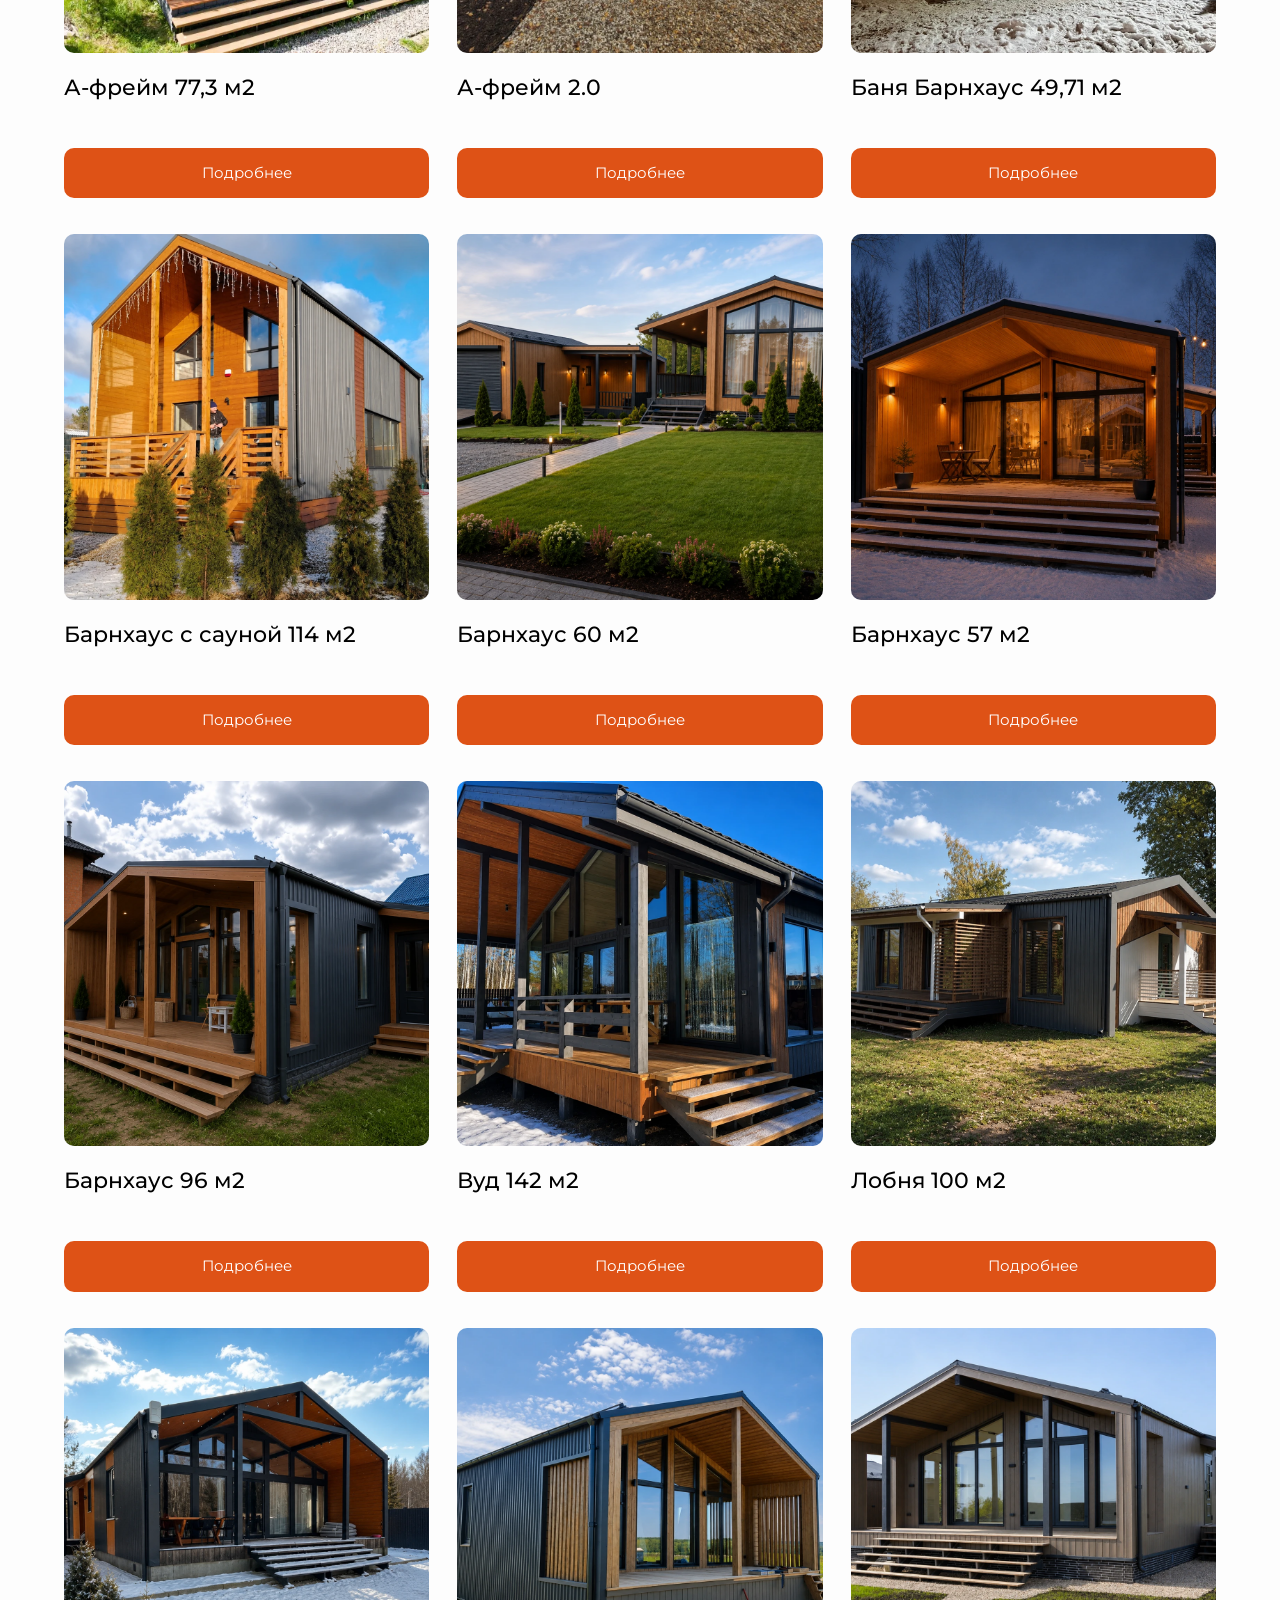
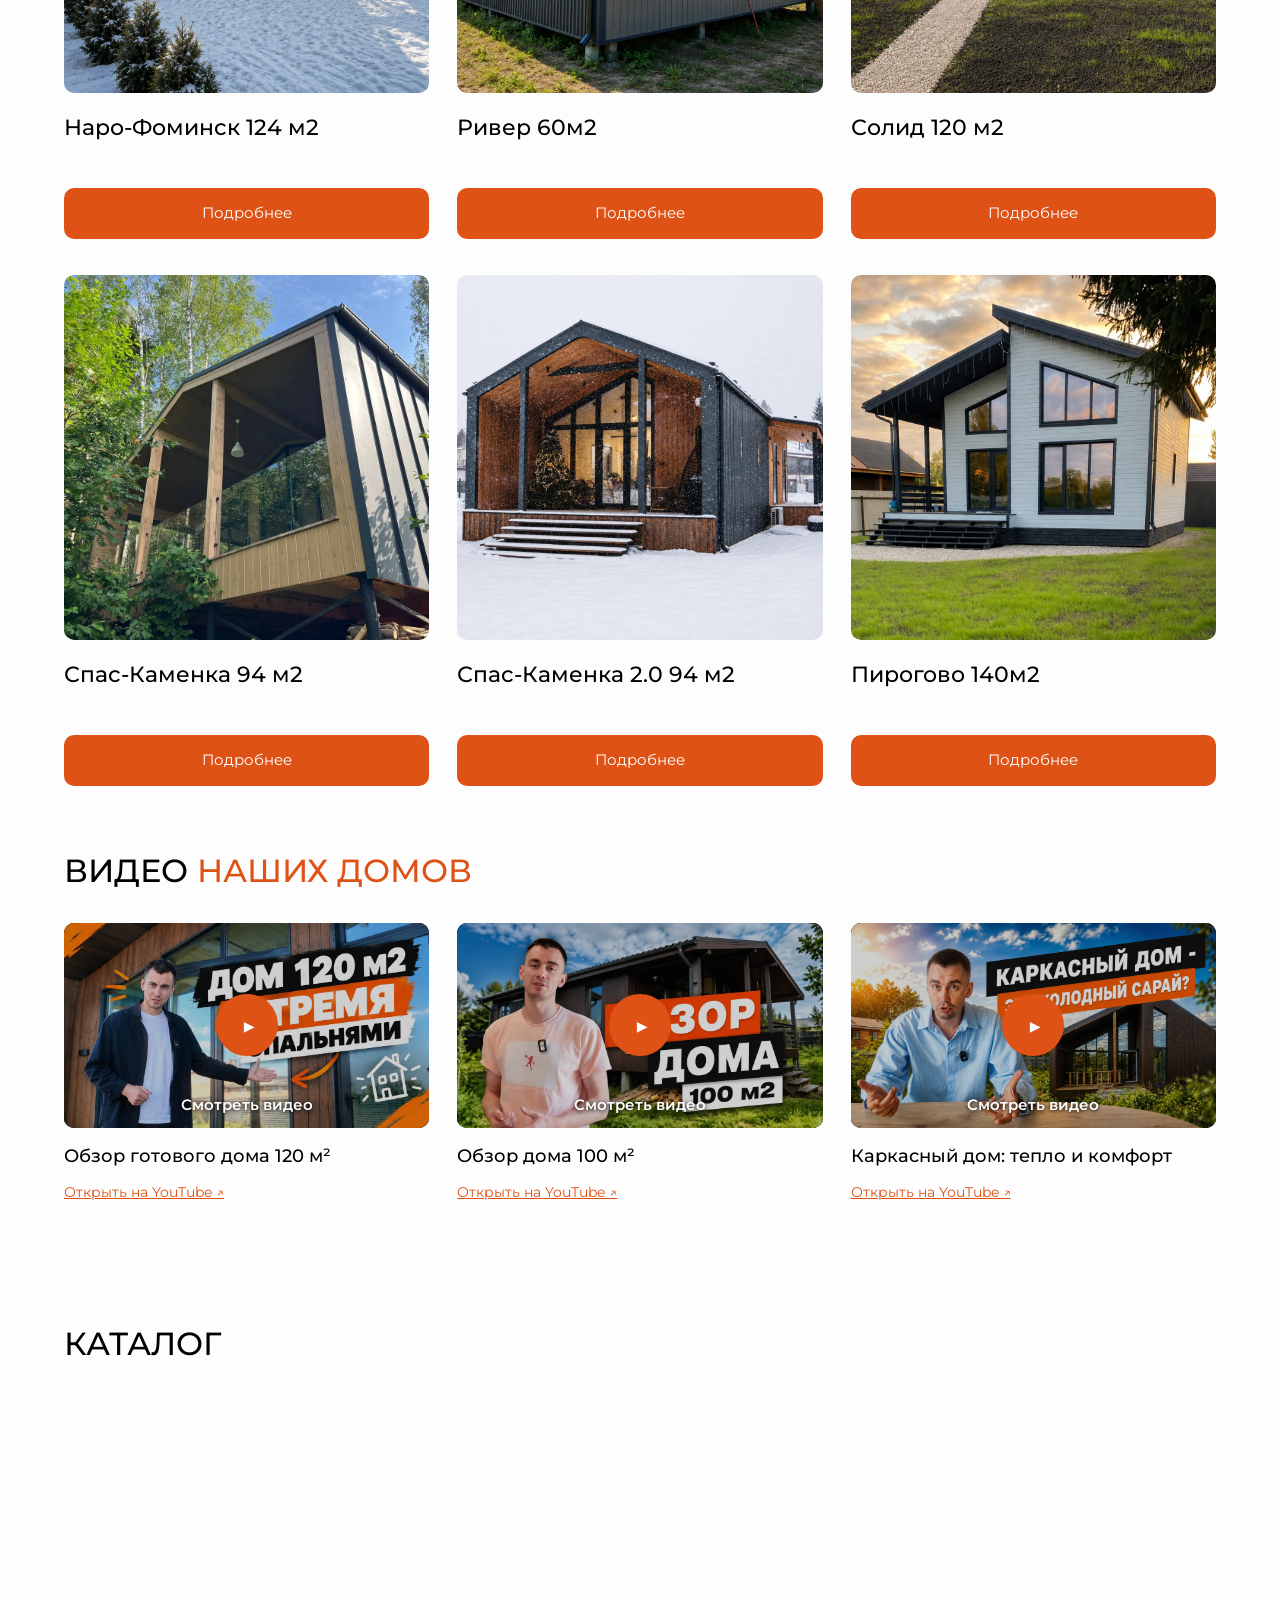
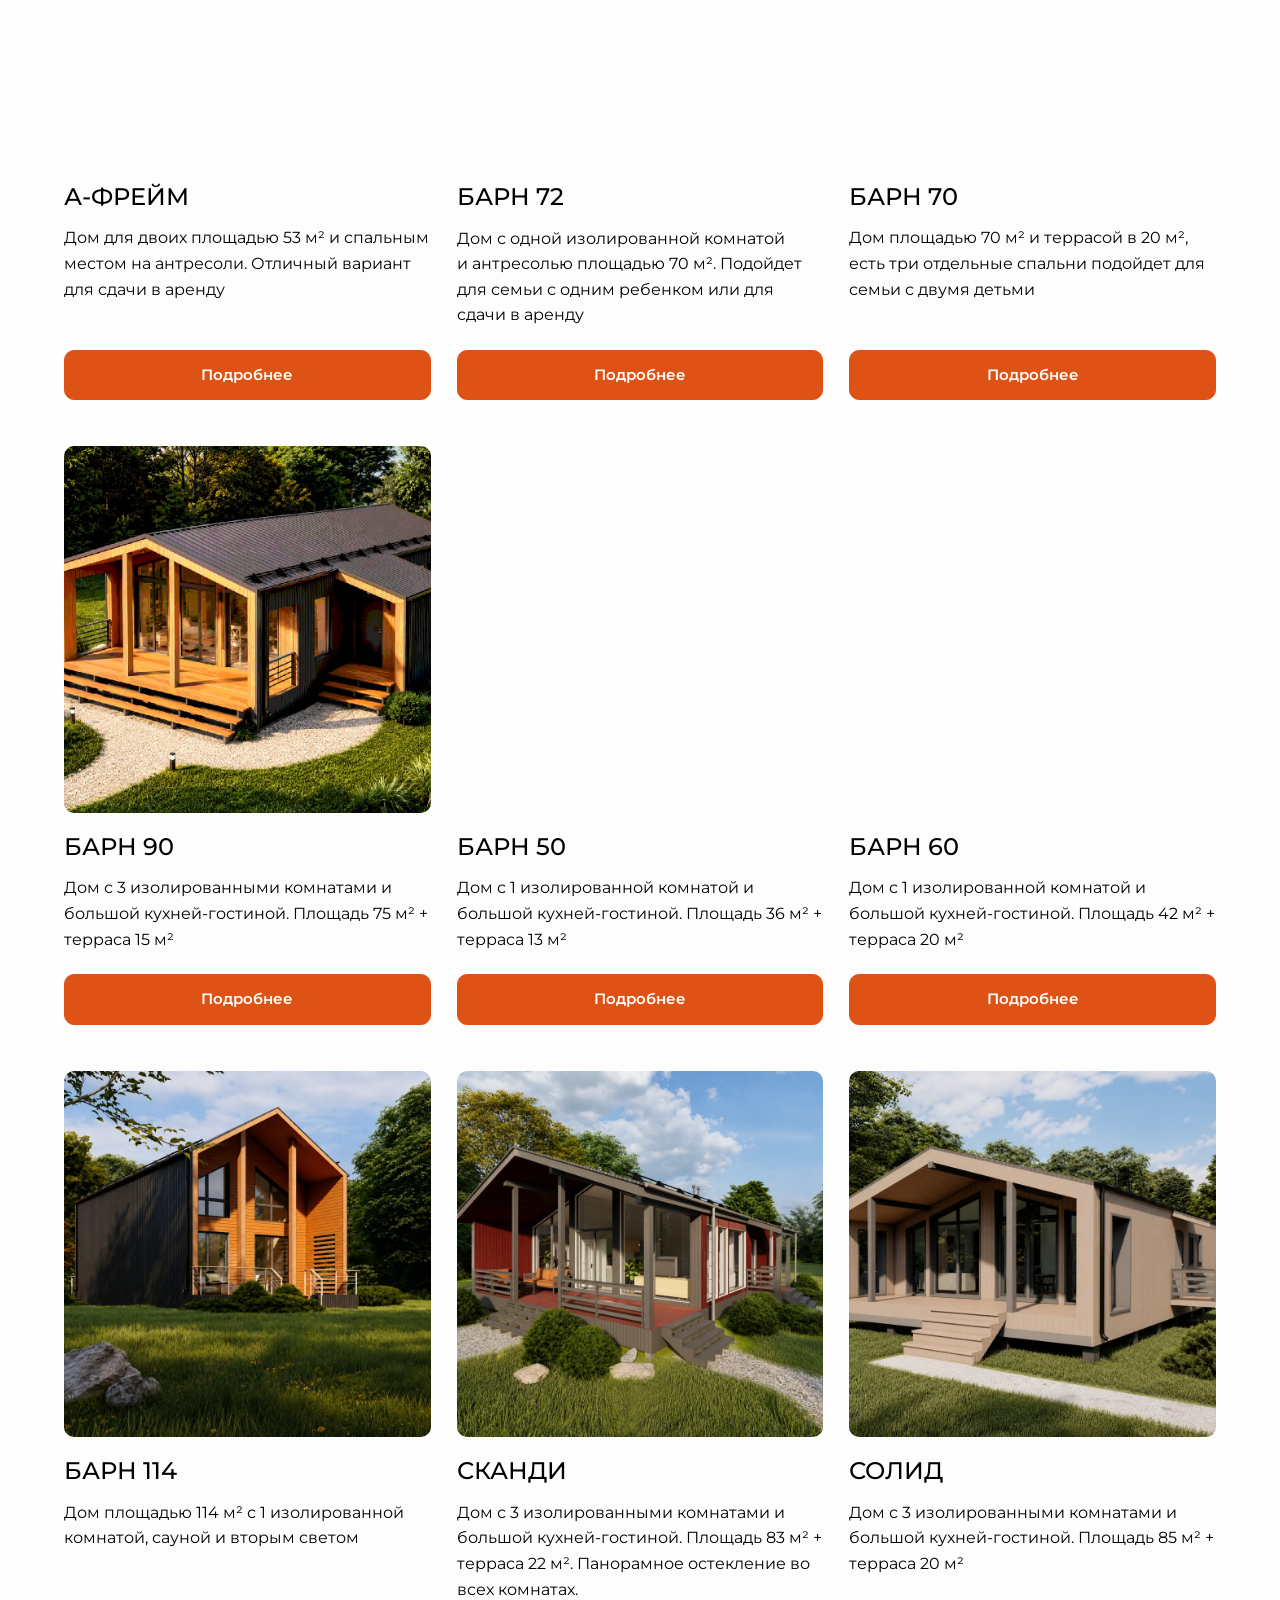
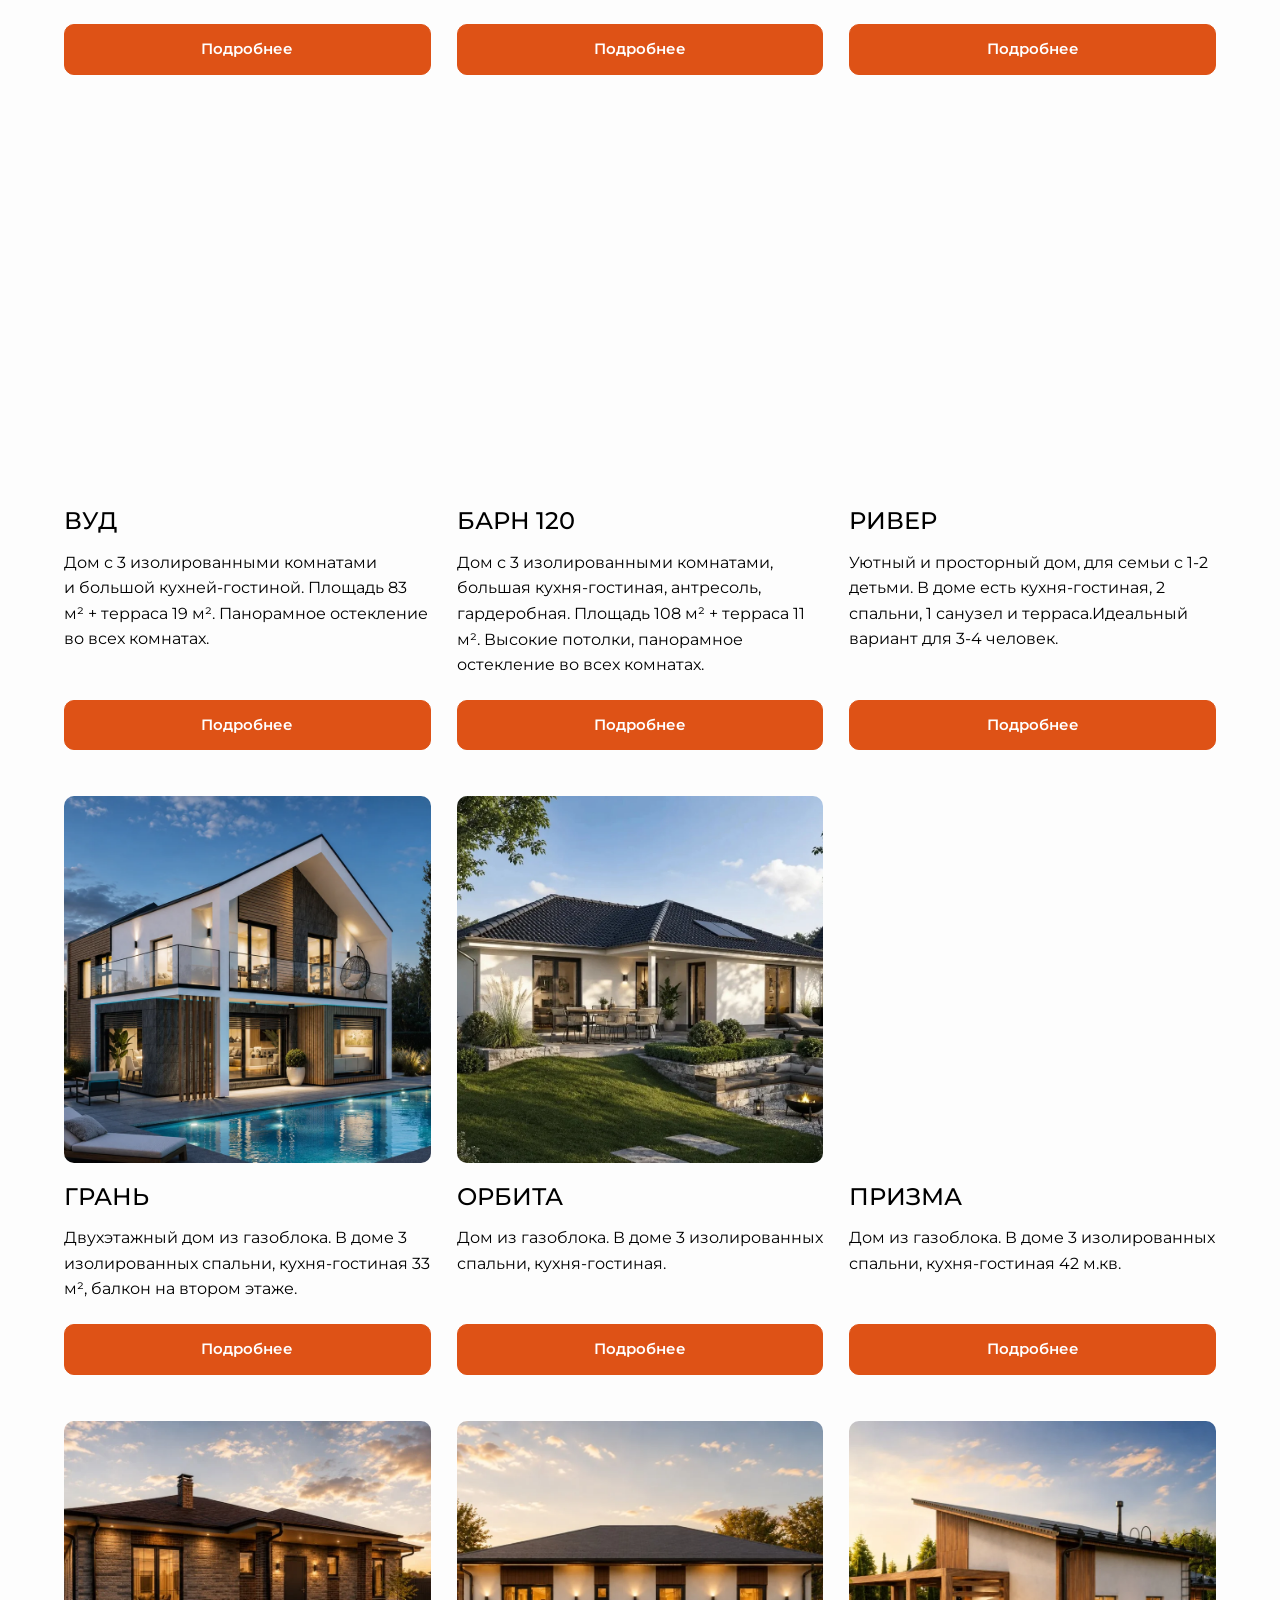
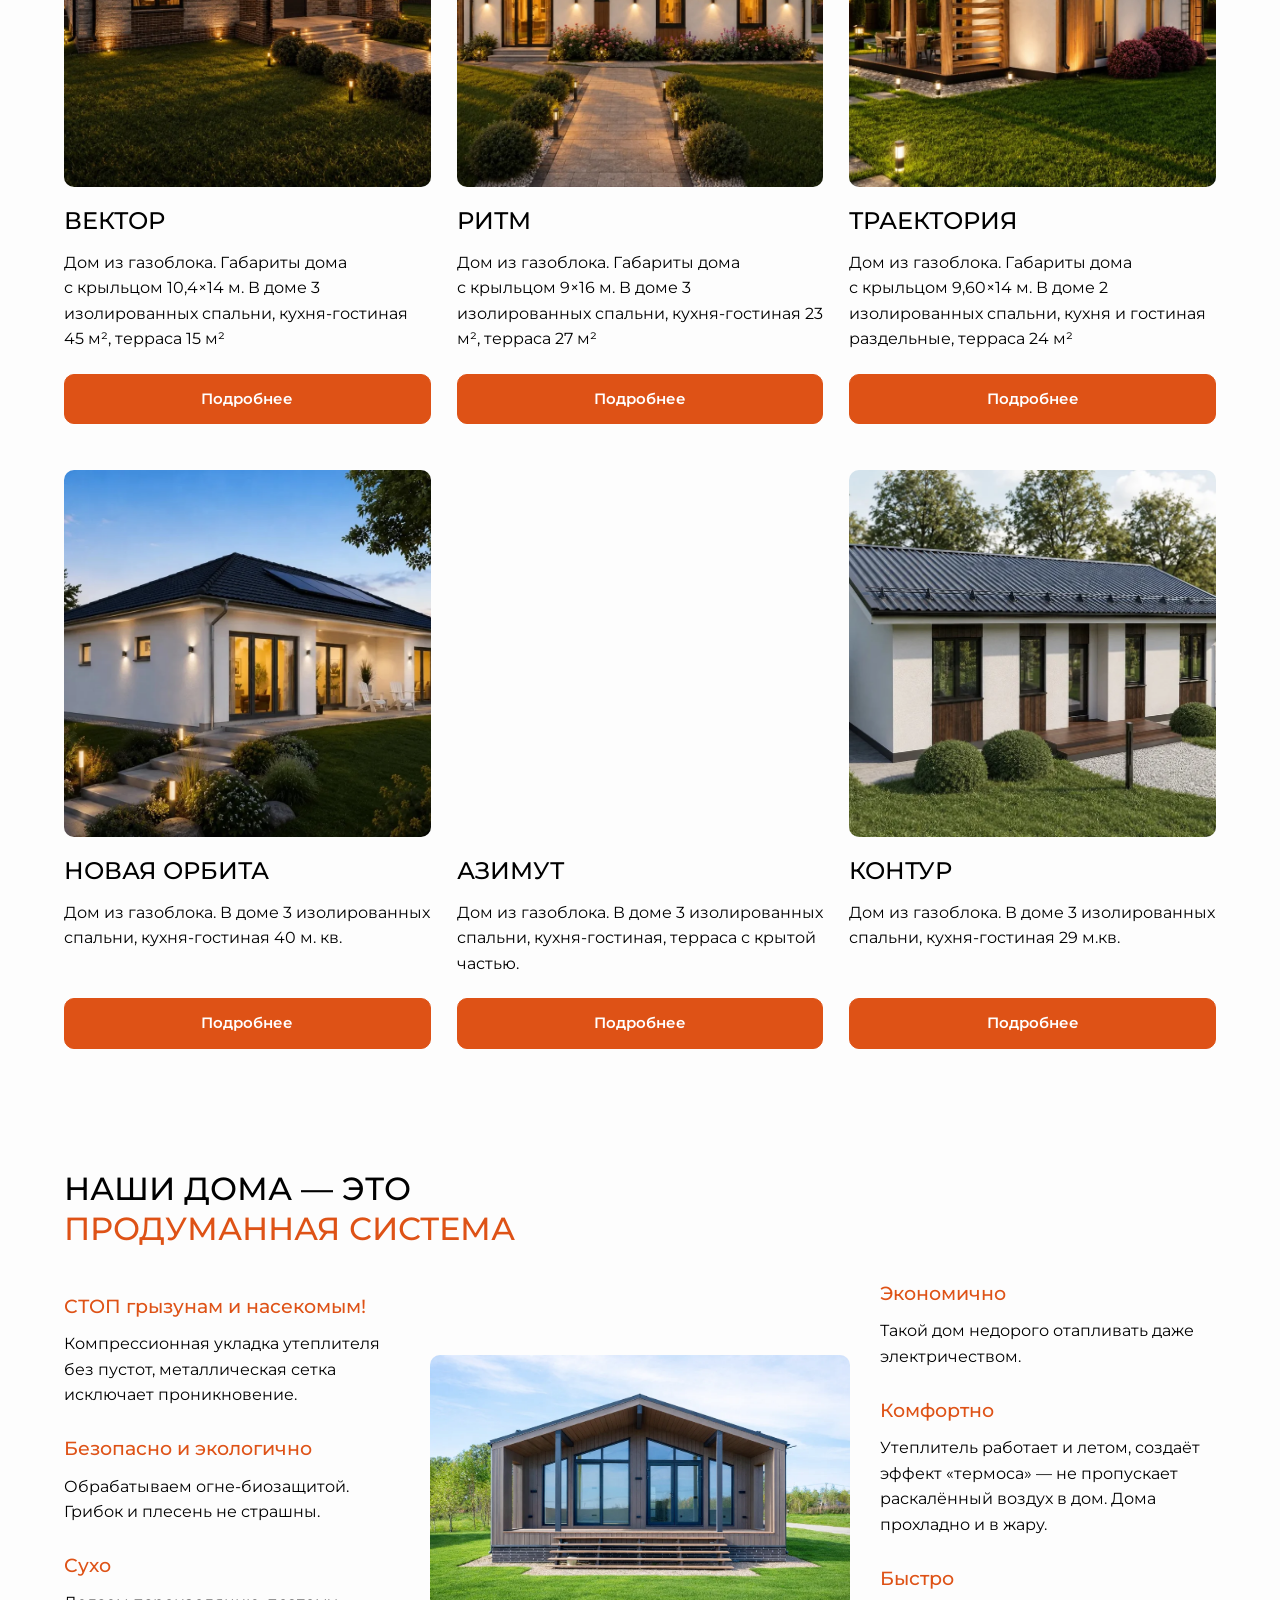
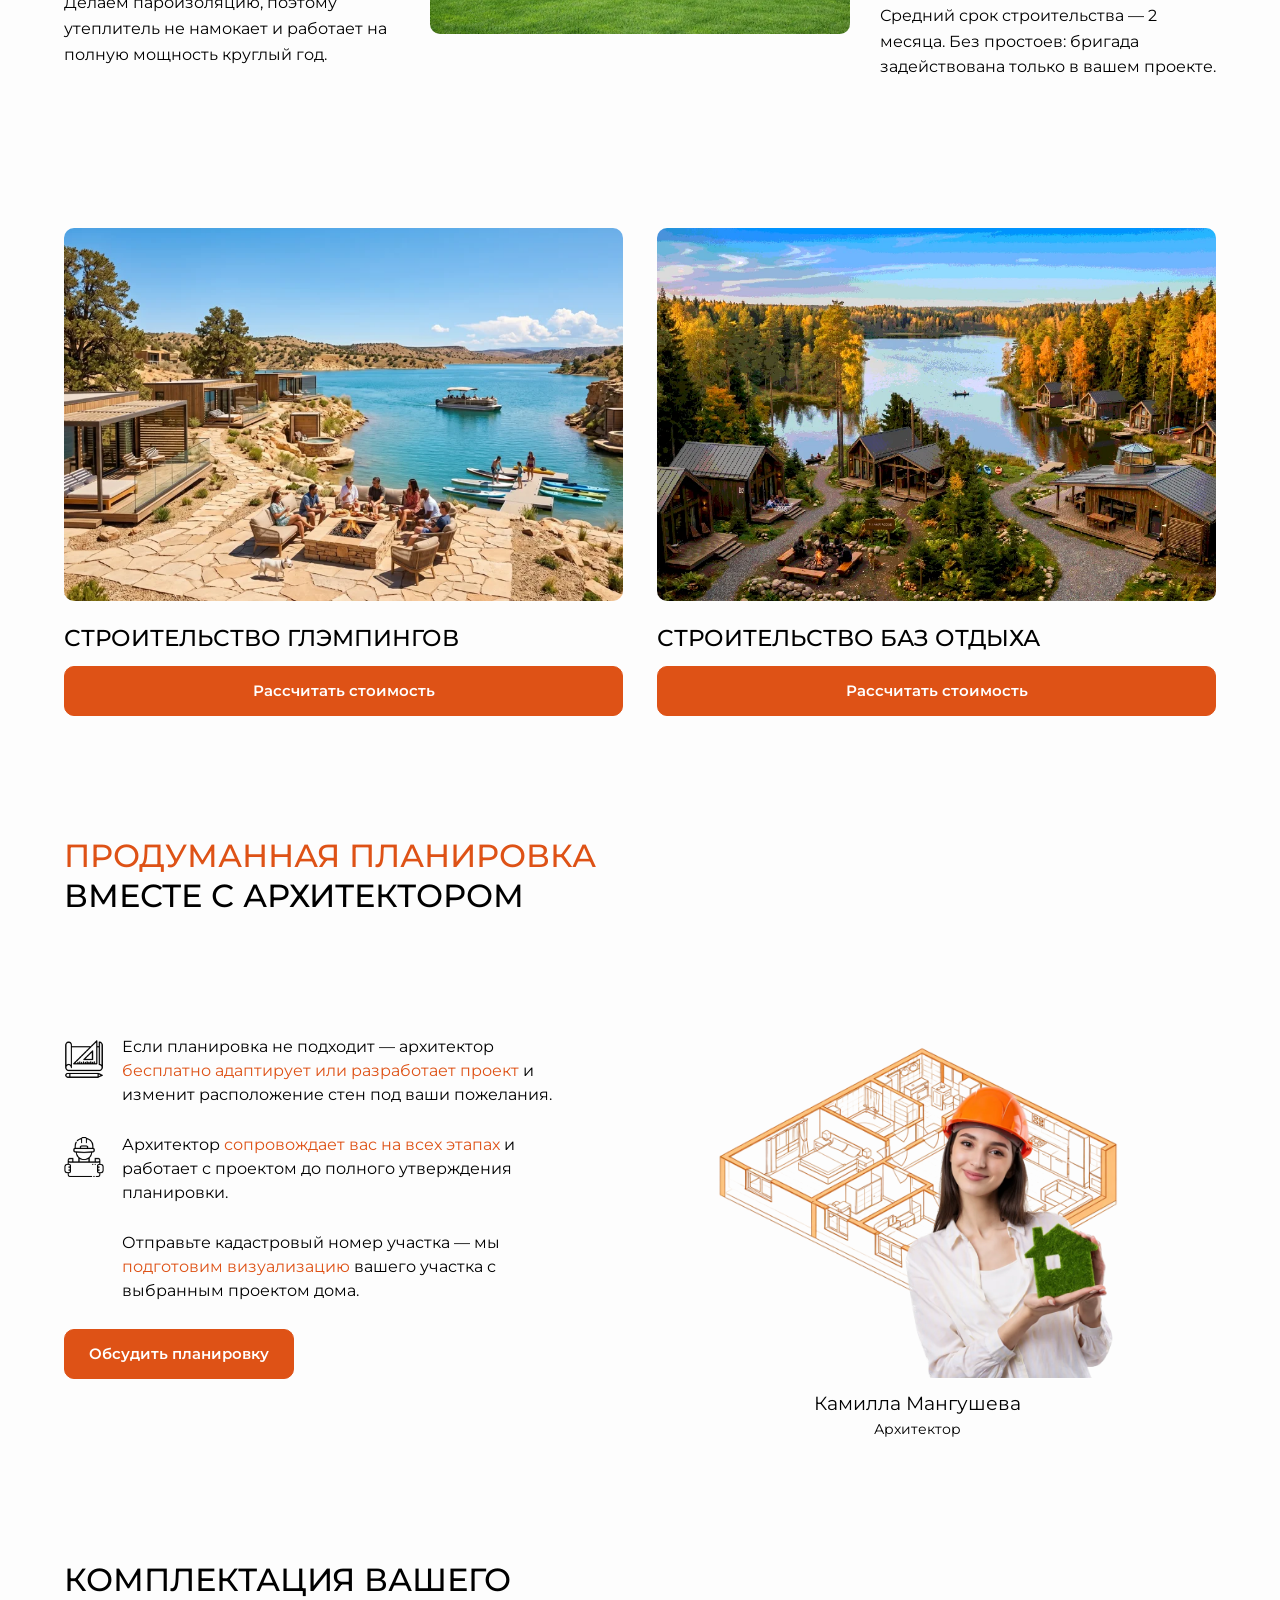
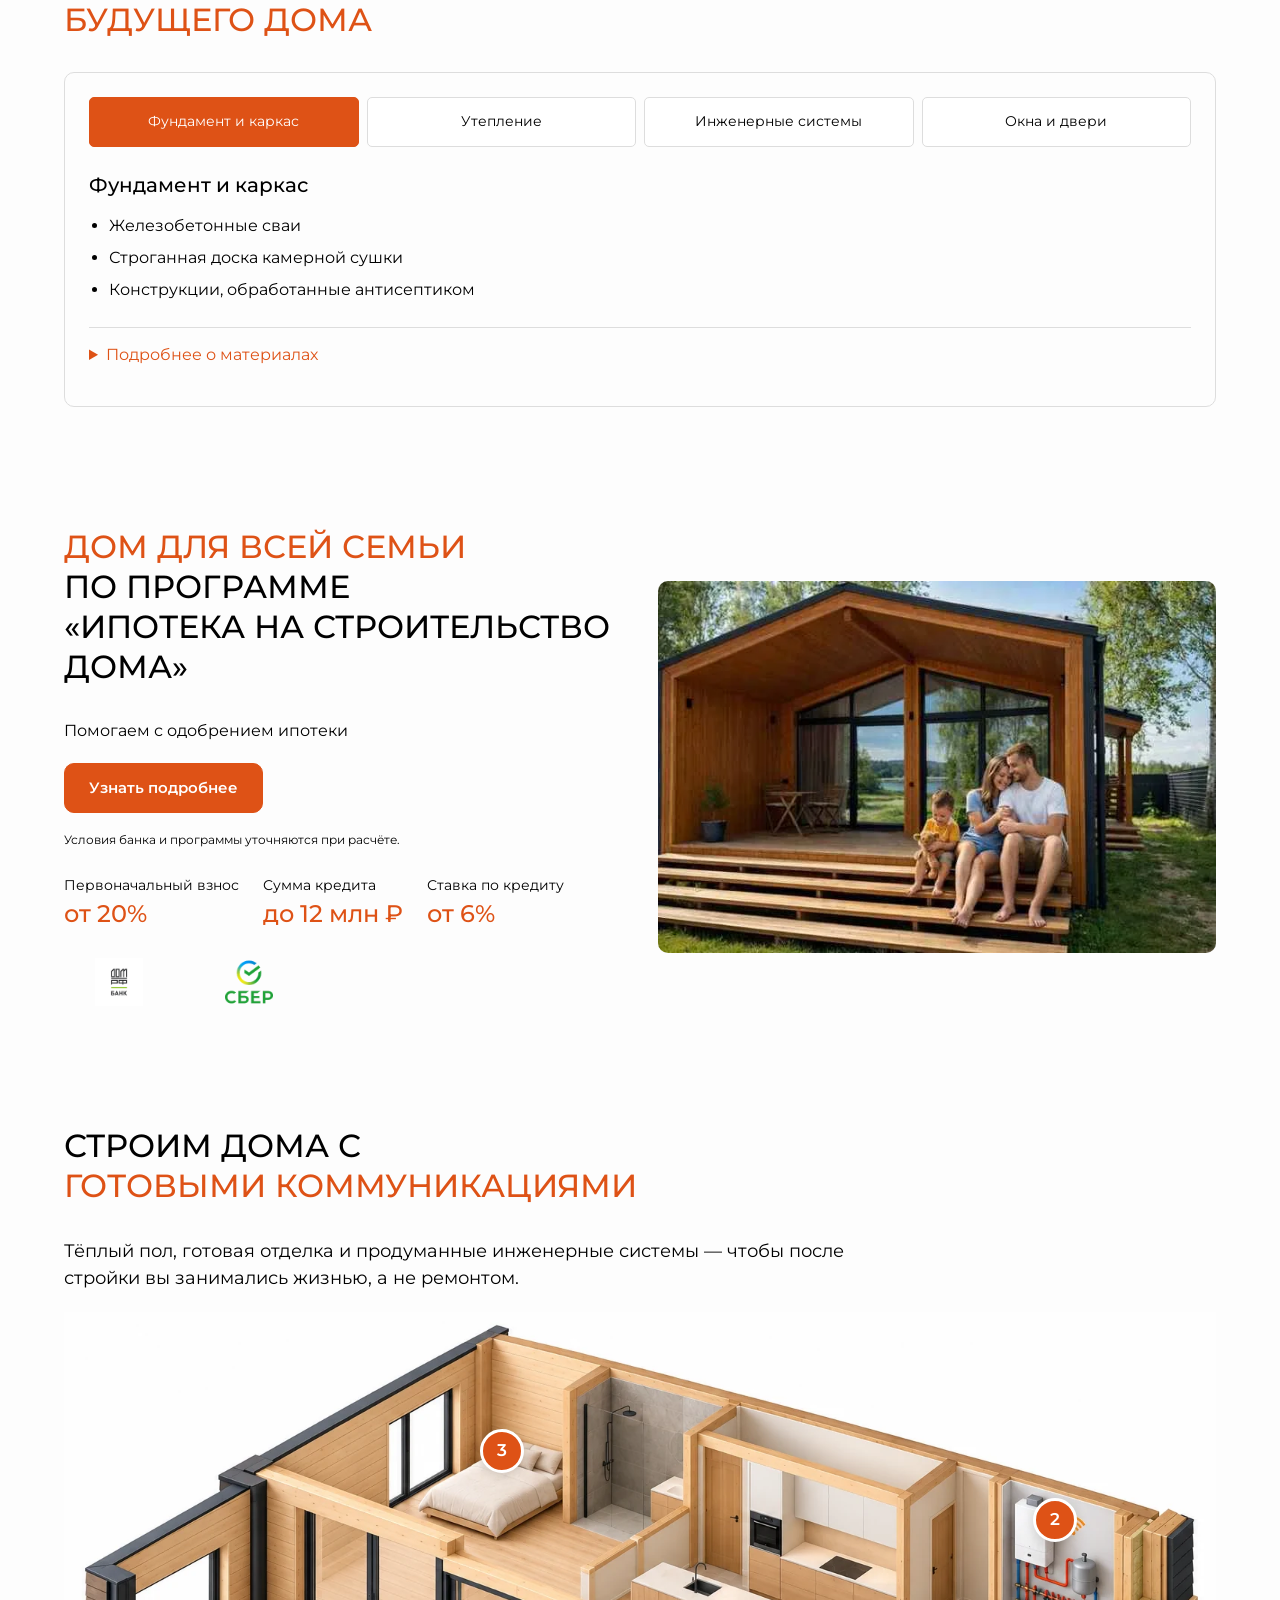
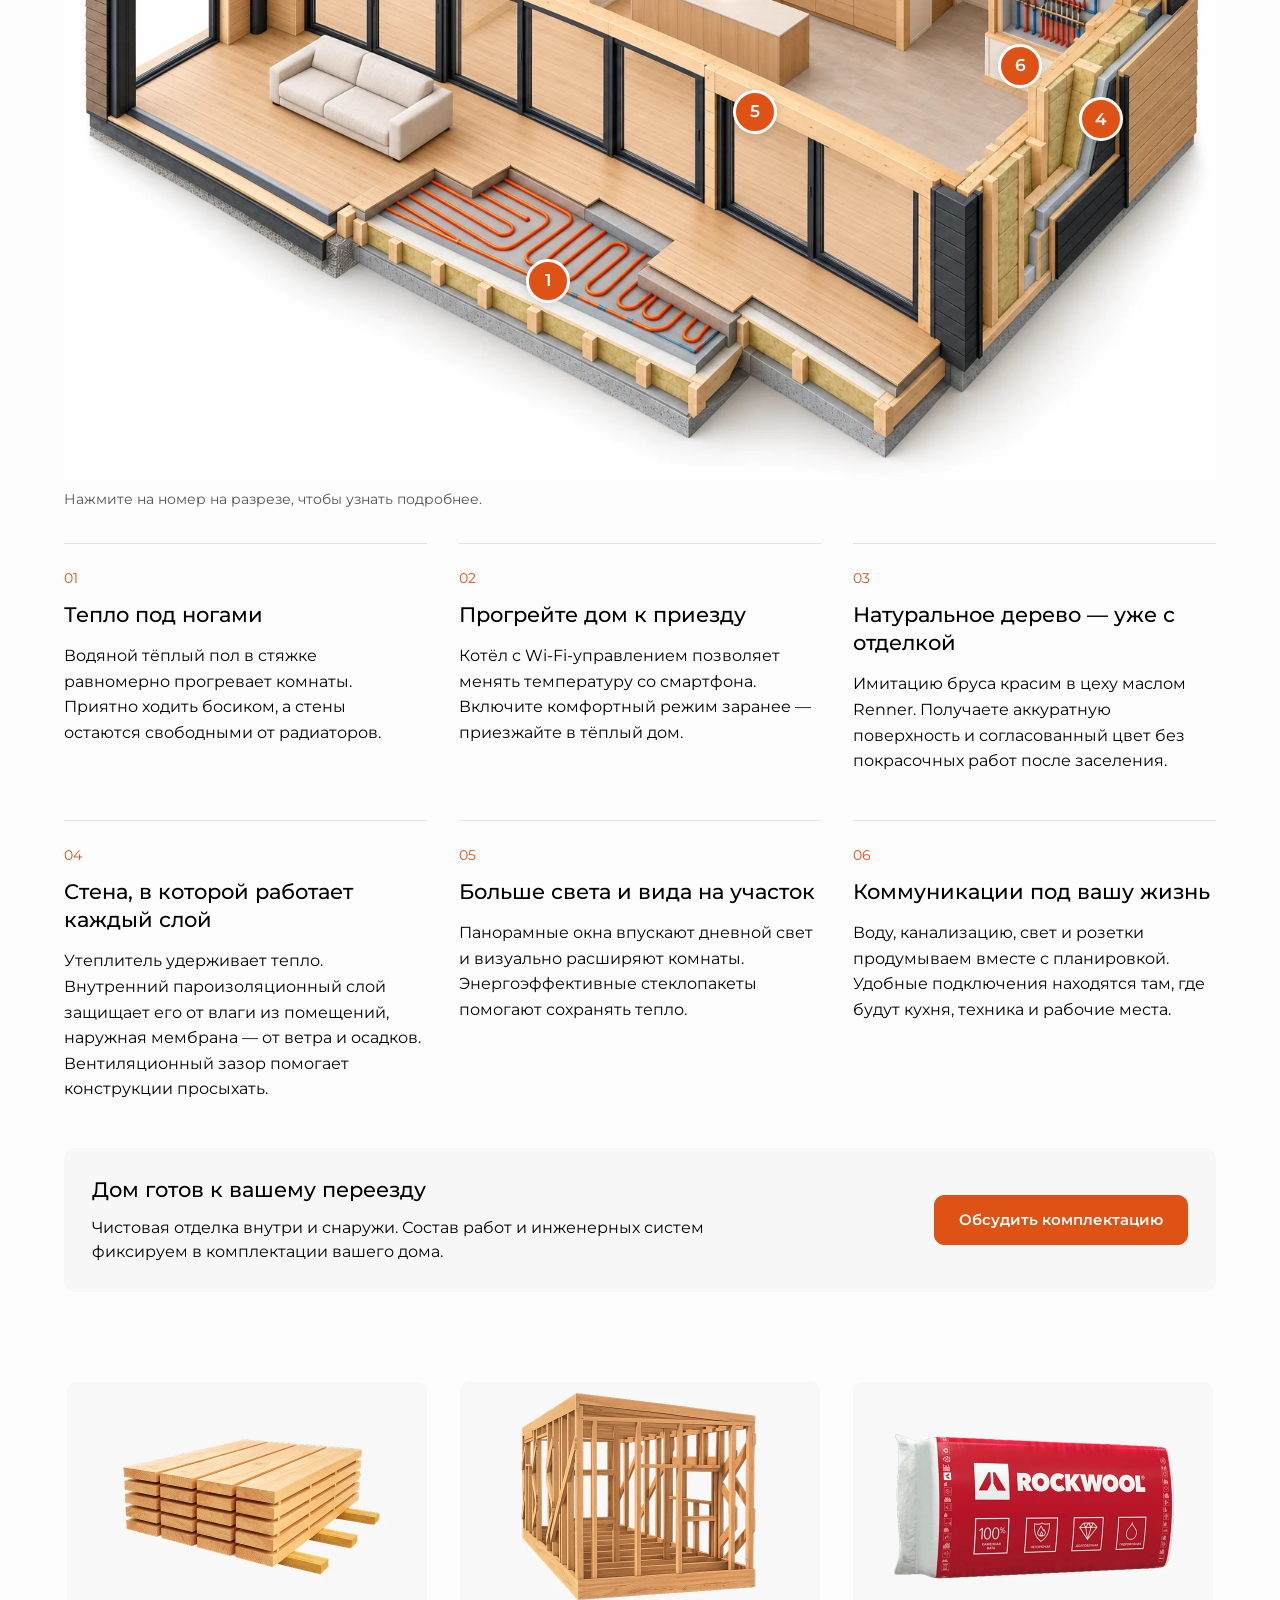
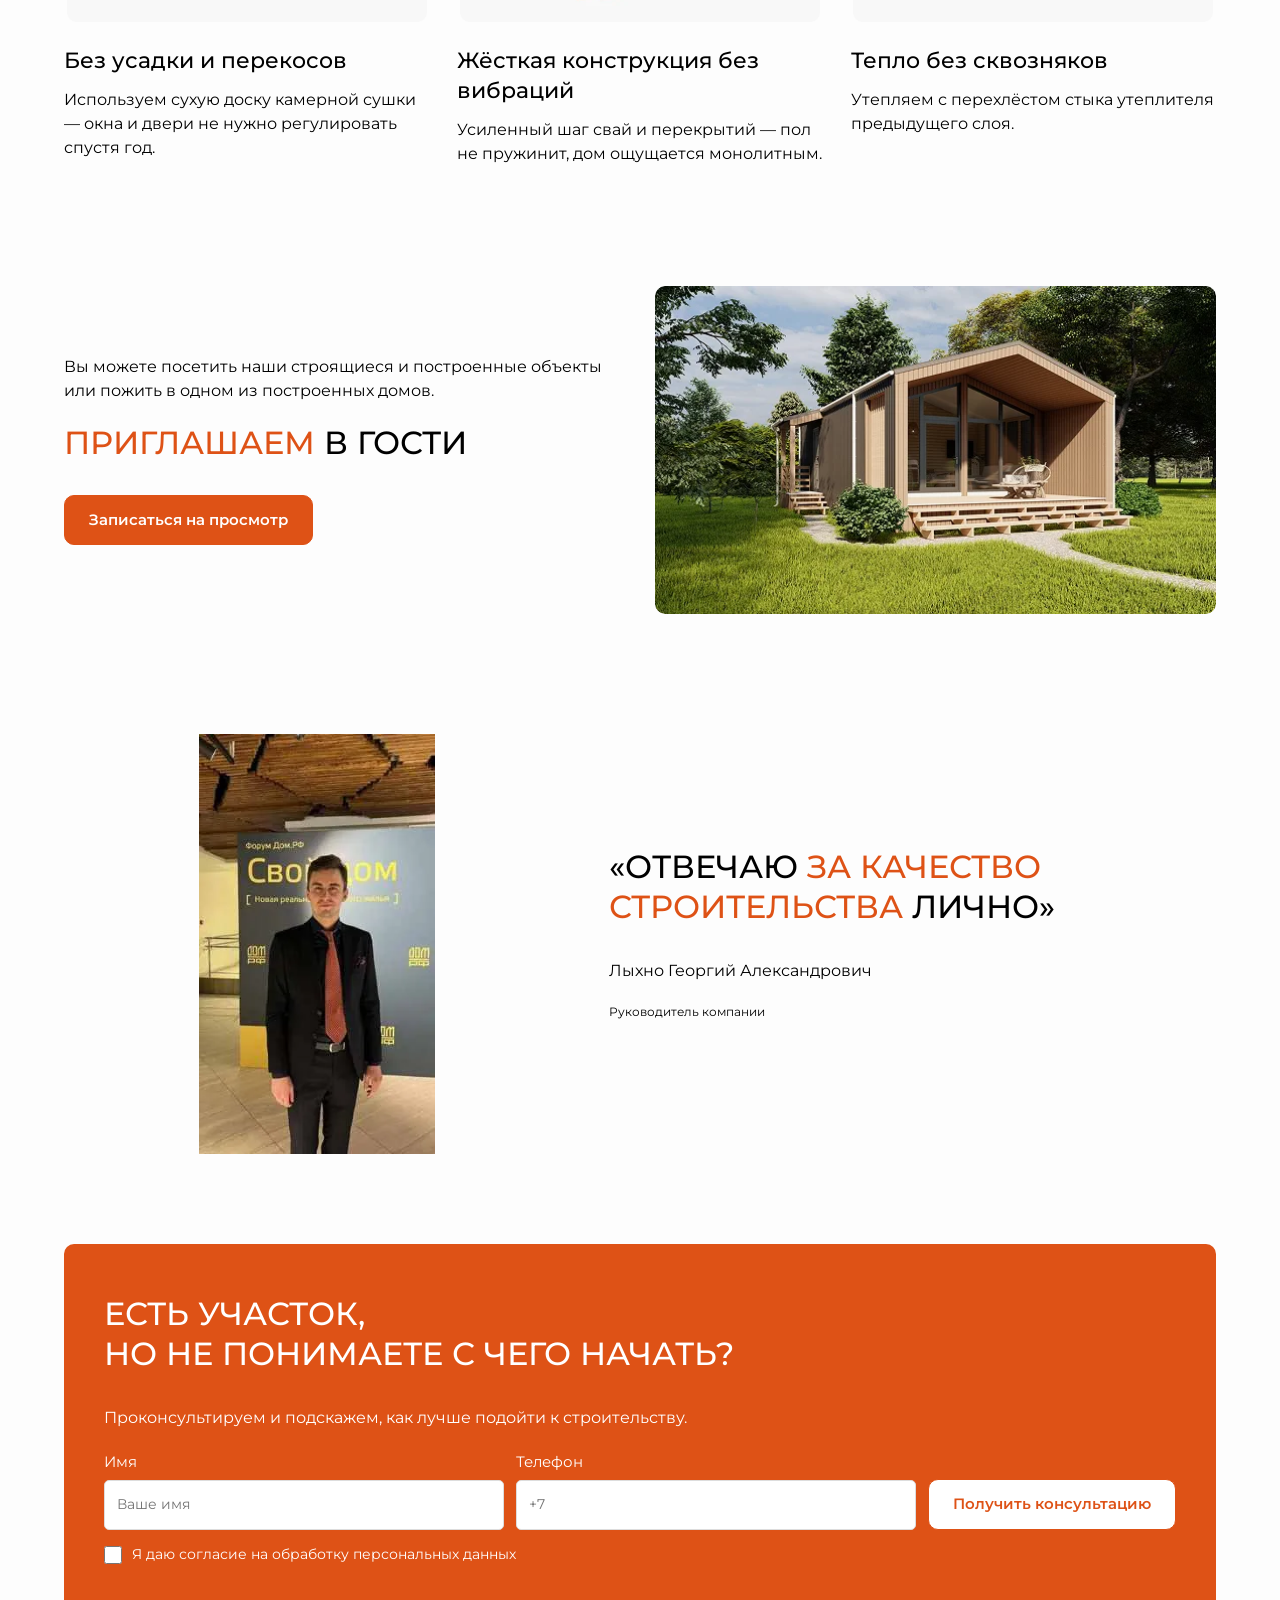
==== commit 7bf8d692: "Keep original cutaway and improve article and form readability" ====
--- a/index.html
+++ b/index.html
@@ -401,5 +401,23 @@
 </style>
 <script>(()=>{const menu=document.querySelector('.mobile-menu');menu.querySelectorAll('a,button').forEach(a=>a.addEventListener('click',()=>menu.open=false));document.addEventListener('keydown',e=>{if(e.key==='Escape')menu.open=false;});document.addEventListener('click',e=>{if(menu.open&&!menu.contains(e.target))menu.open=false;});})();</script>
 <style>@media(max-width:760px){#pd-original #pd-blog h2[id]{scroll-margin-top:80px}}</style>
+<style id="pd-readability">
+#pd-original .article-layout article p{font-size:17px;line-height:1.7;max-width:70ch}
+#pd-original .article-layout aside a{font-size:15px;line-height:1.6;padding:7px 0}
+#pd-original label{font-size:15px;line-height:1.55}
+#pd-original label.consent{font-size:14px;line-height:1.55;display:flex;align-items:flex-start;gap:10px}
+#pd-original .consent input{flex:0 0 18px;width:18px;height:18px;margin:2px 0 0}
+#pd-original input,#pd-original textarea,#pd-original select{font-size:16px}
+#pd-original .catalog-grid p,#pd-original .technology-points p{font-size:16px;line-height:1.6}
+#pd-original .comfort-hint{font-size:14px;line-height:1.6}
+#pd-original .article-head .muted,#pd-original .article-head .crumb{font-size:14px}
+@media(max-width:760px){
+#pd-original .guarantees p{font-size:15px;line-height:1.55}
+#pd-original .main-header .primary-nav>a{font-size:15px}
+#pd-original .main-header .primary-nav{gap:12px}
+#pd-original .package-tabs button{min-height:48px;font-size:15px}
+#pd-original .footer-columns a,#pd-original .footer-columns button{min-height:40px;display:flex;align-items:center}
+}
+</style>
 </body>
 </html>
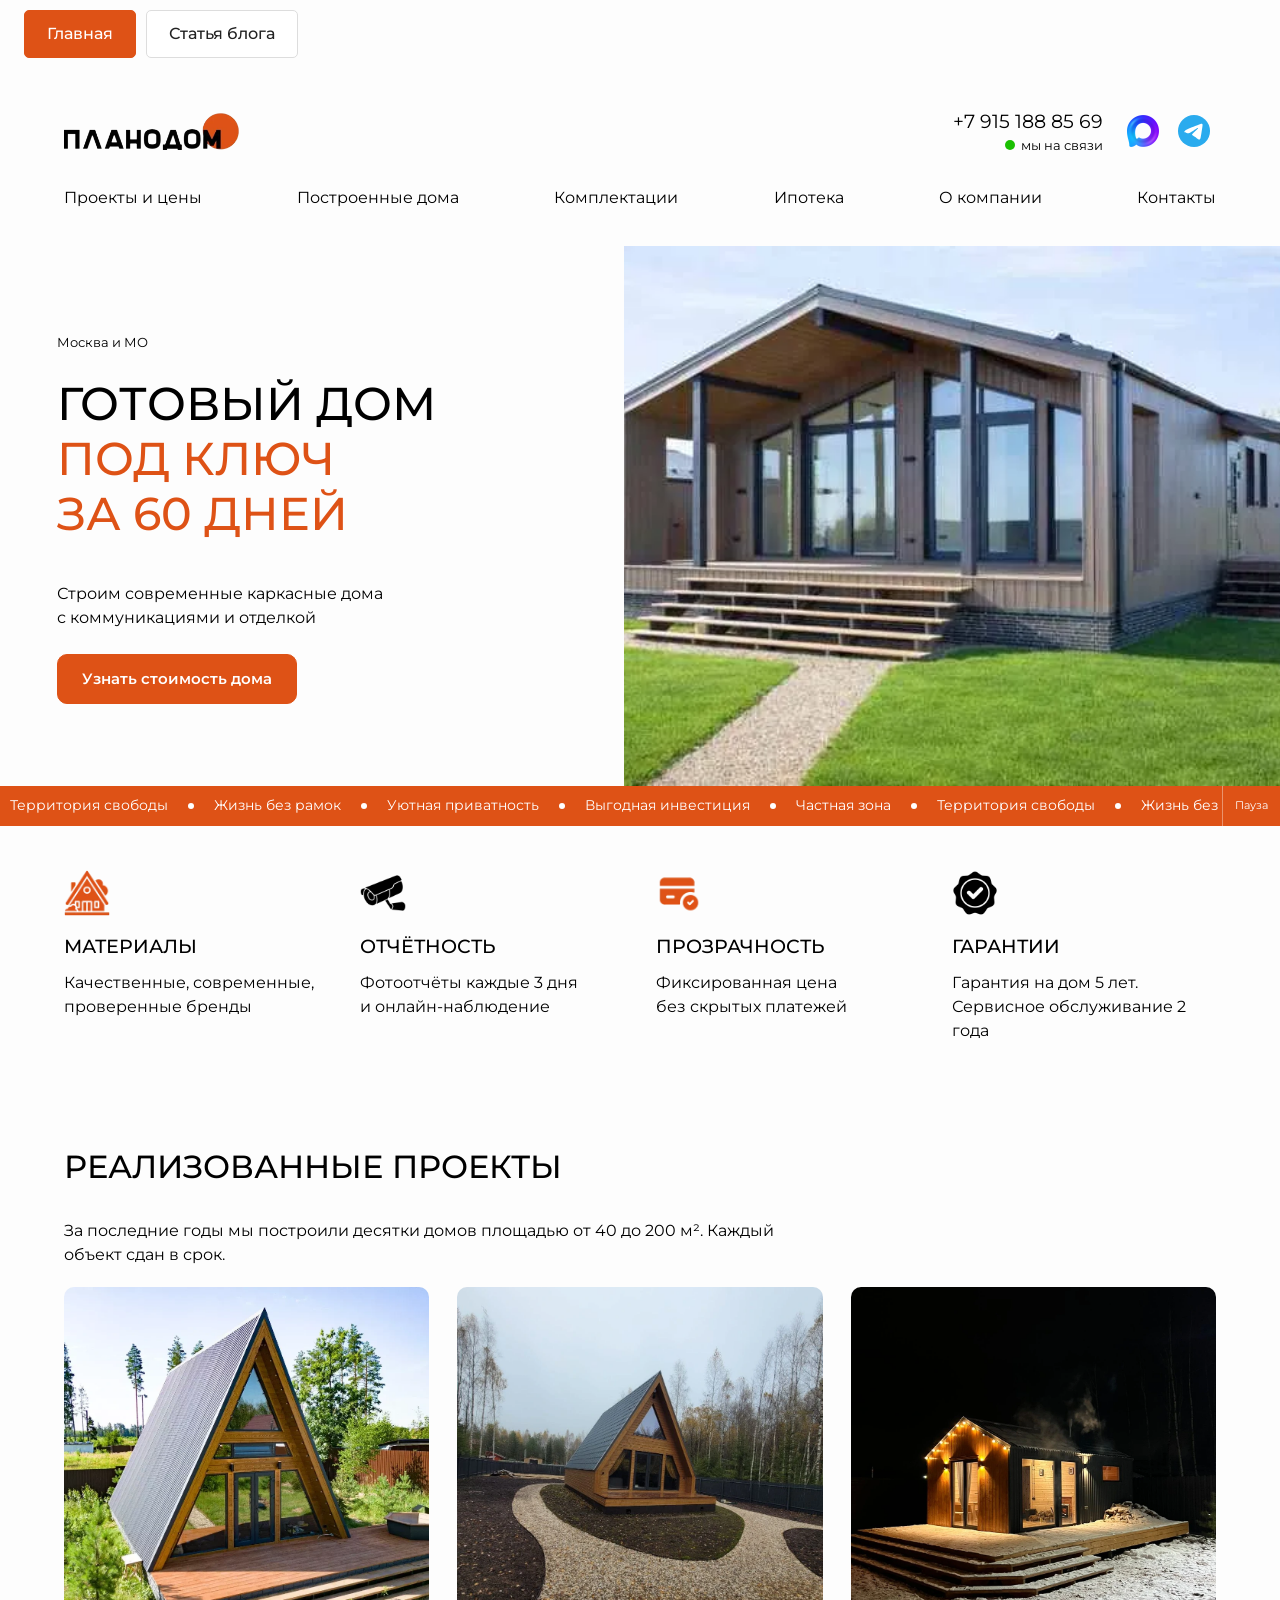
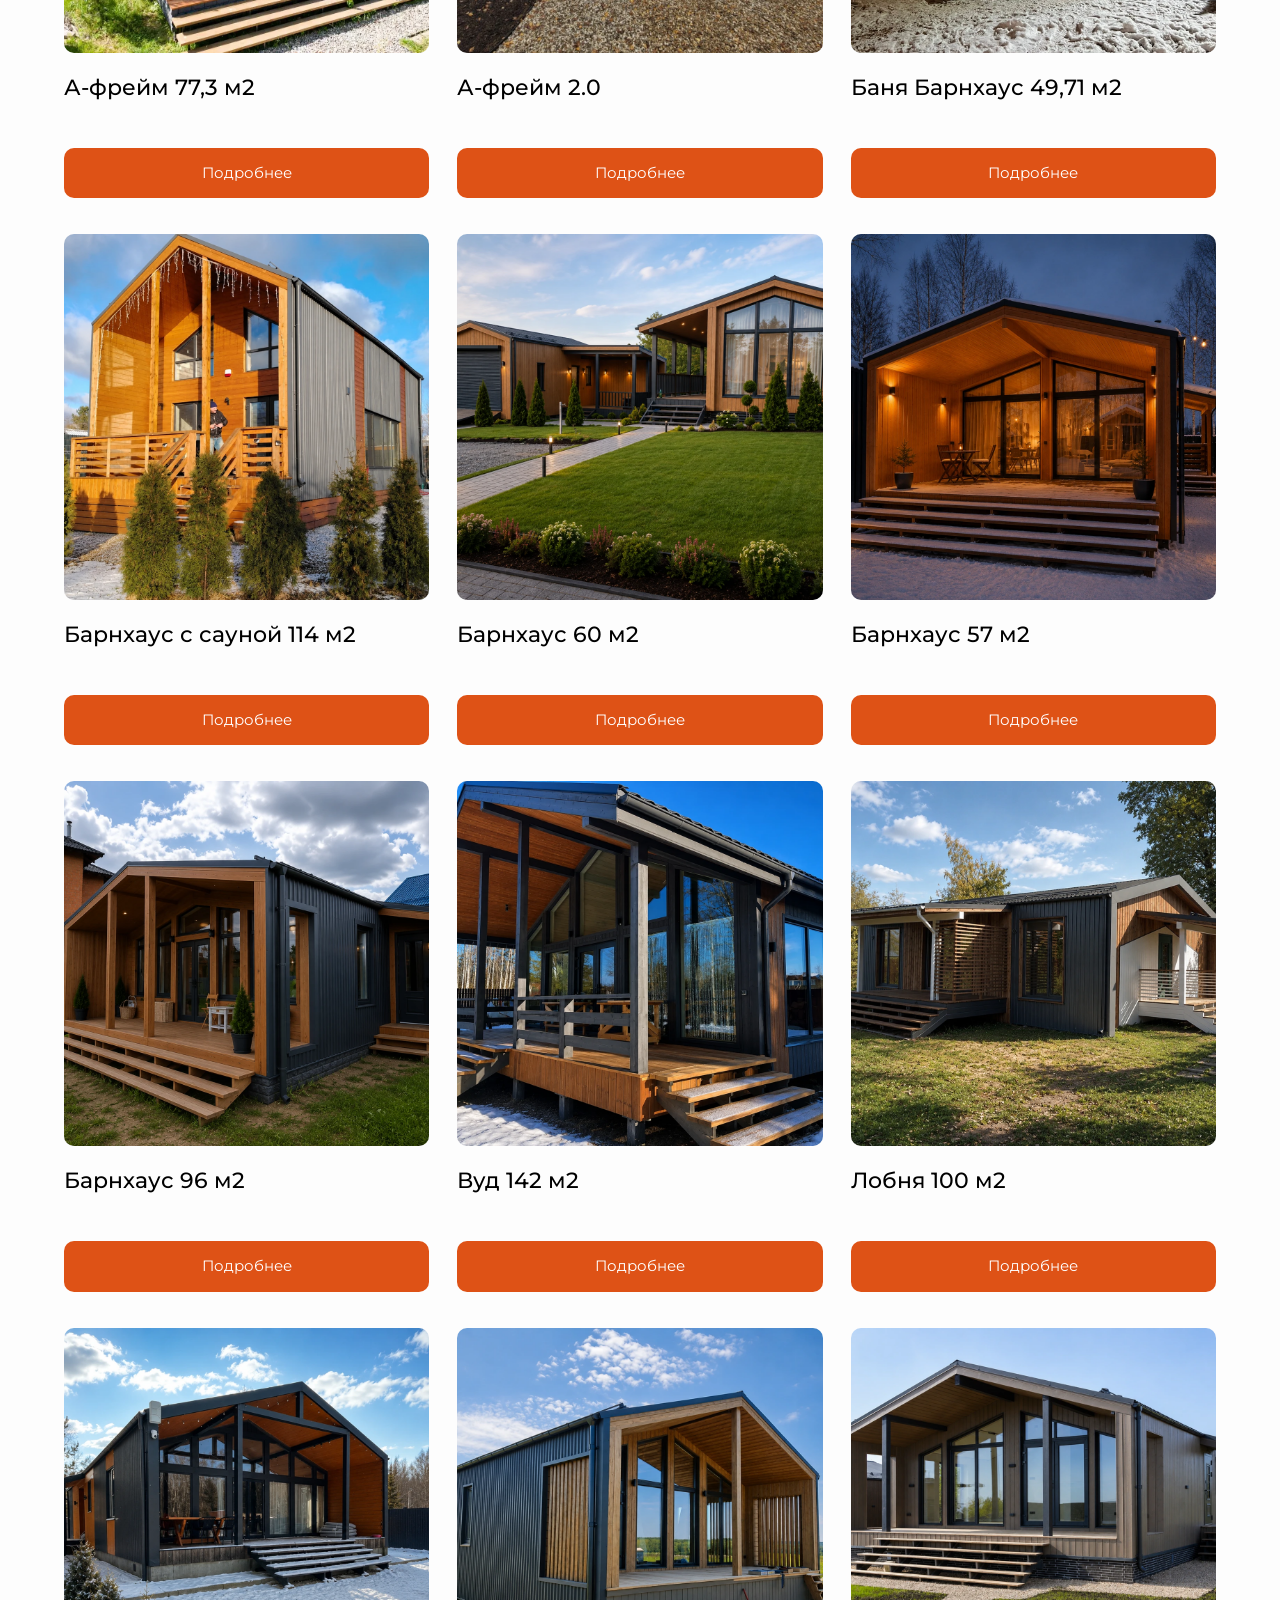
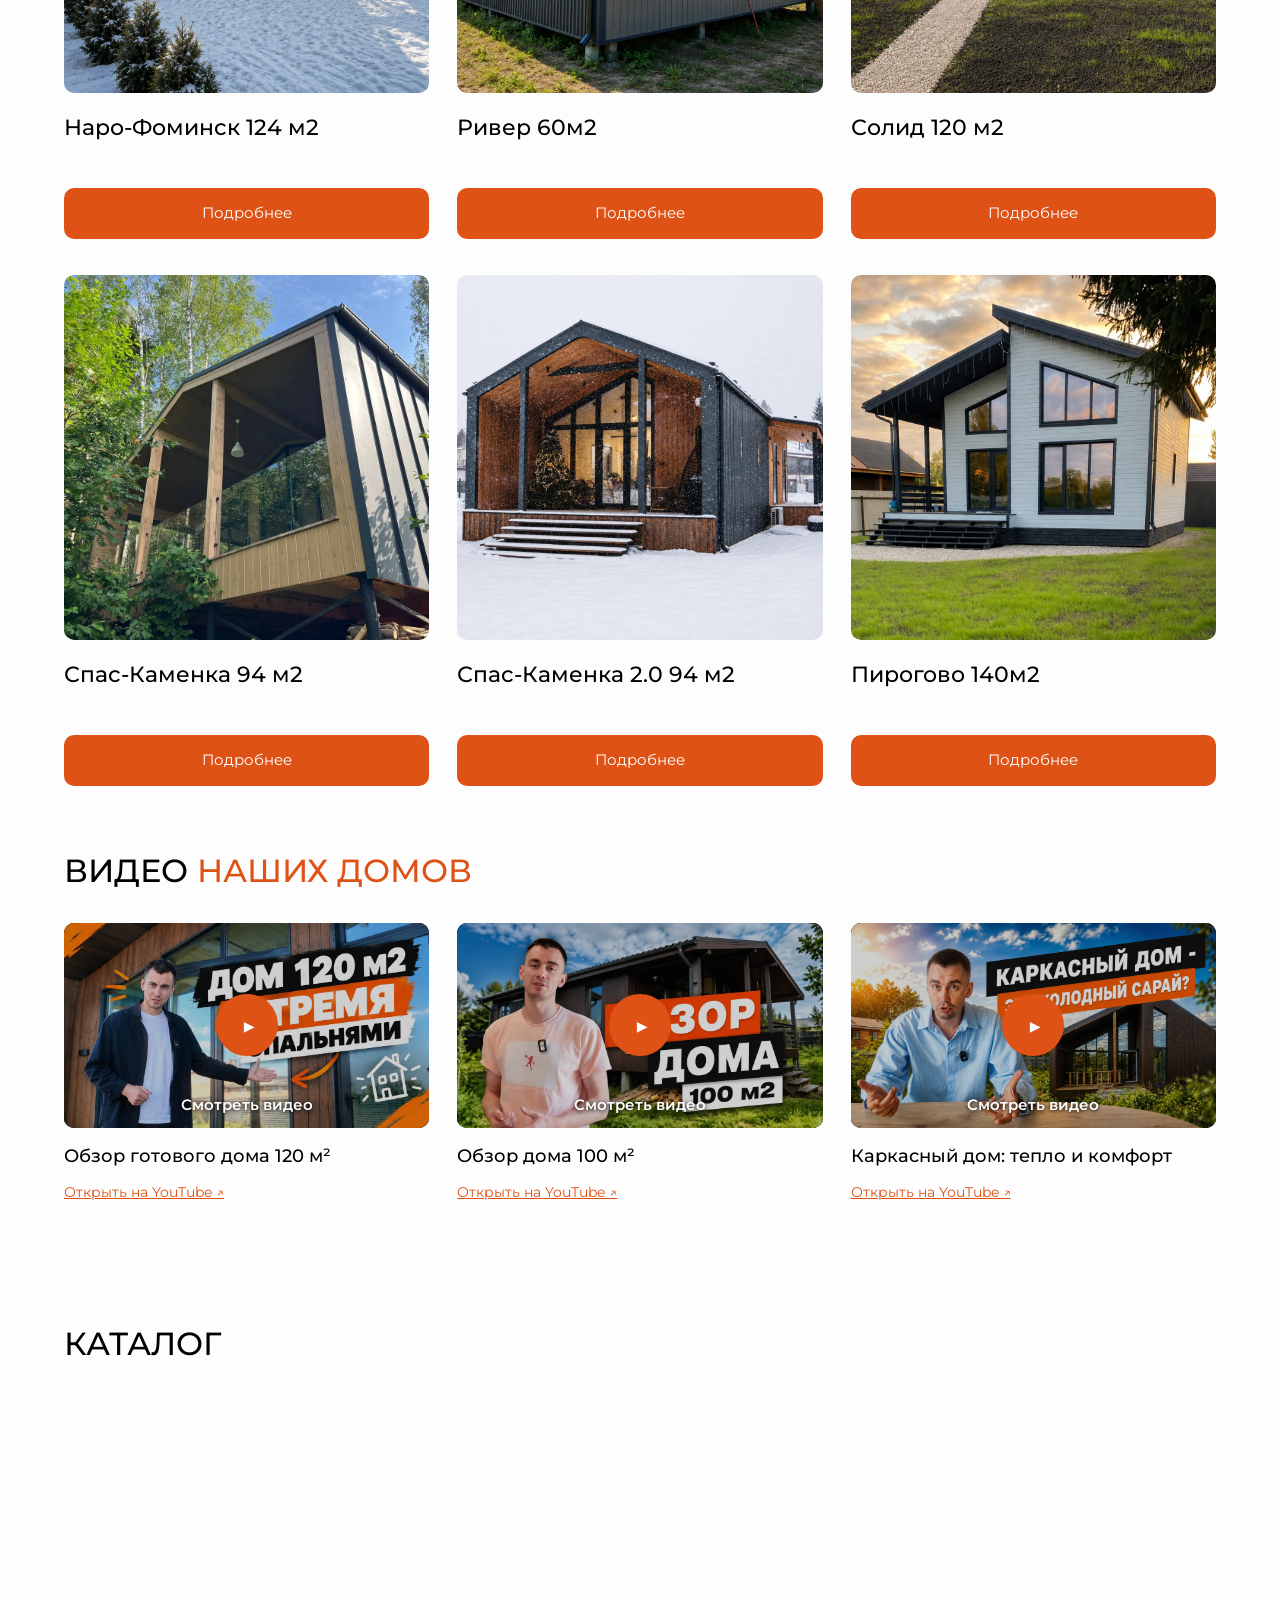
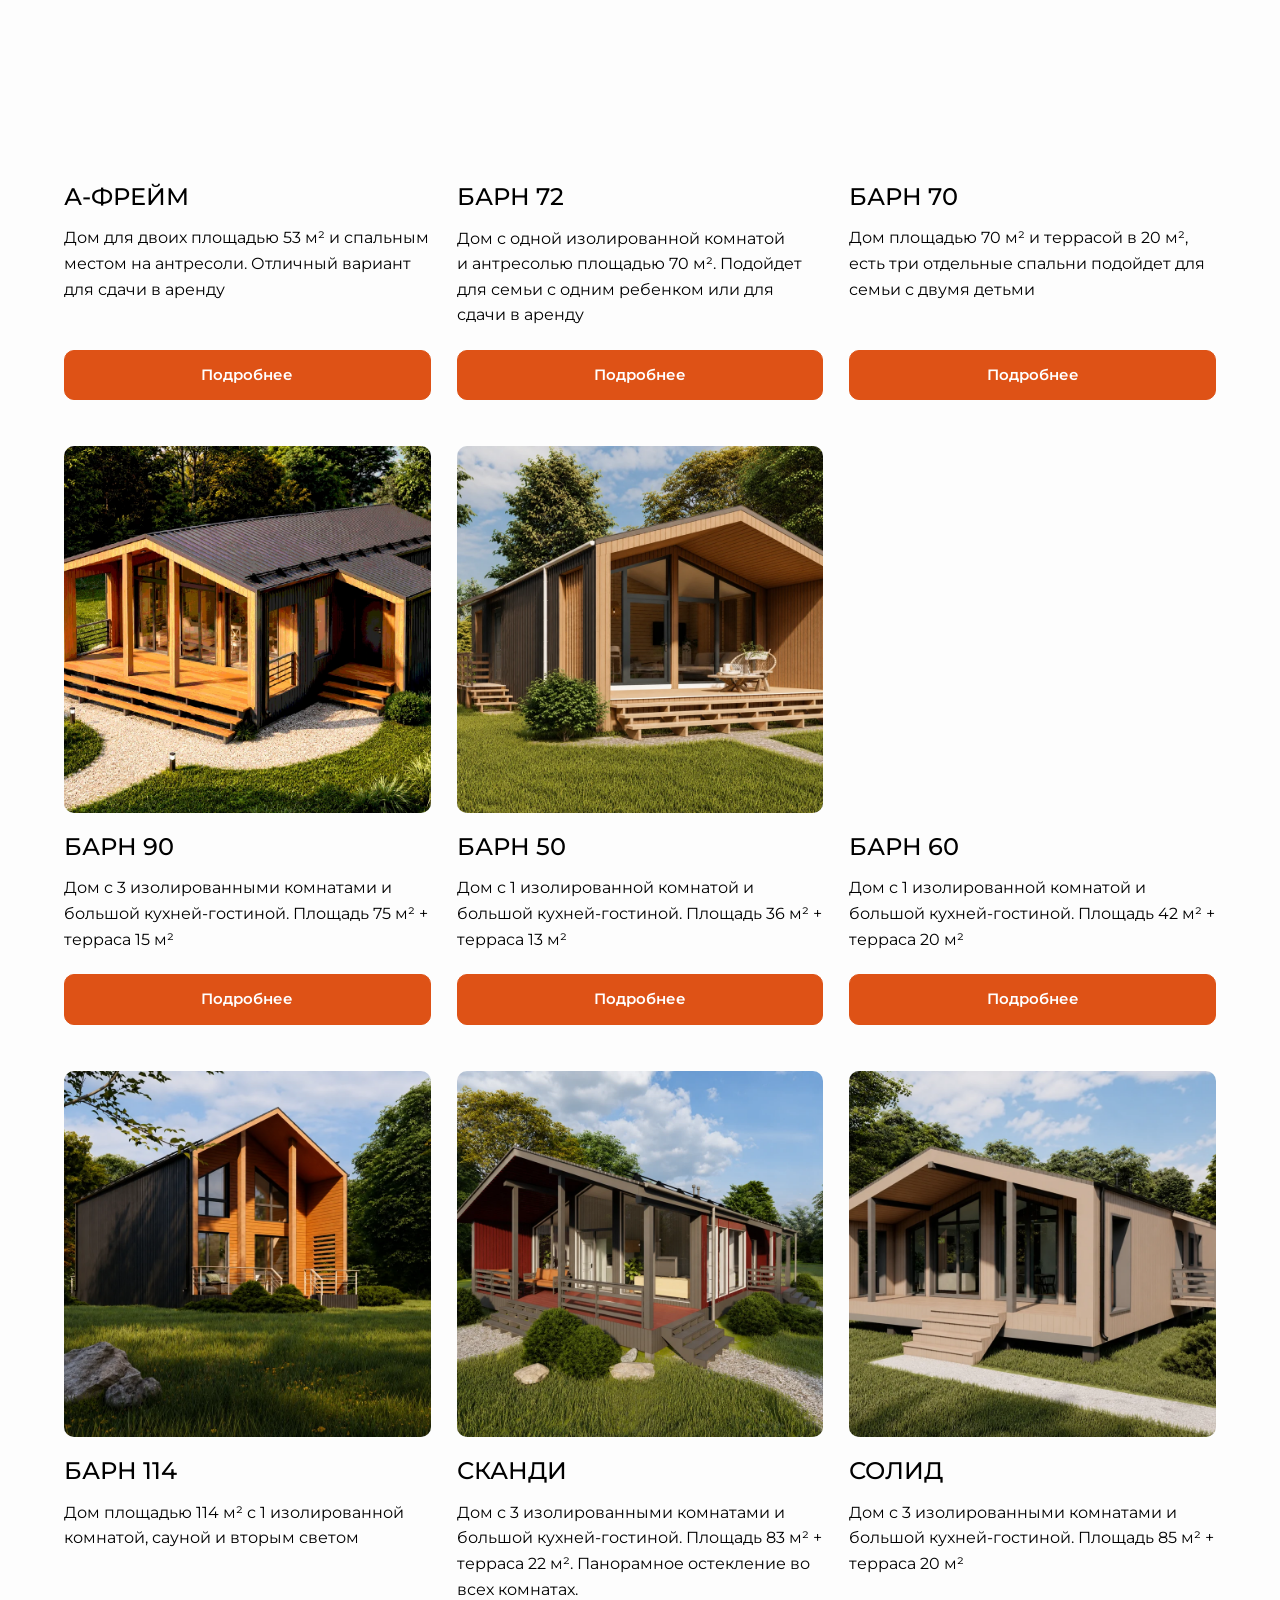
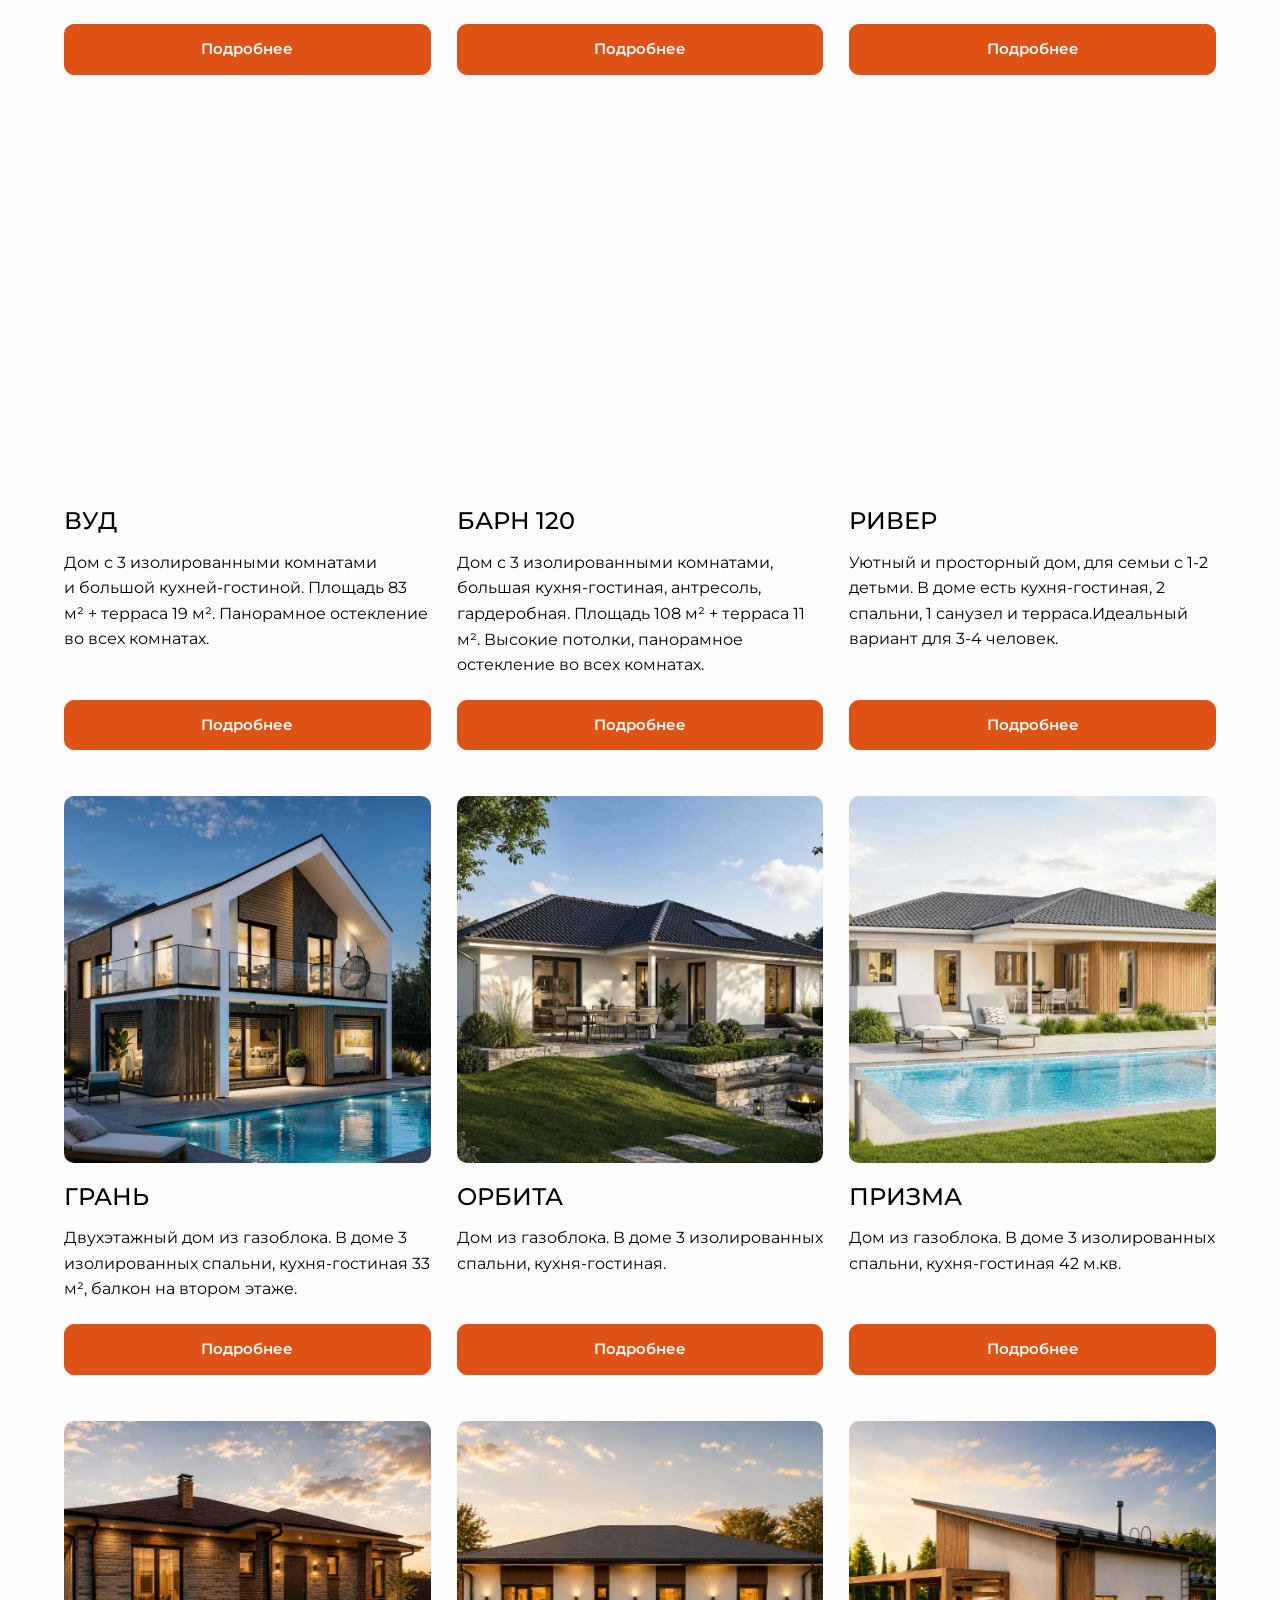
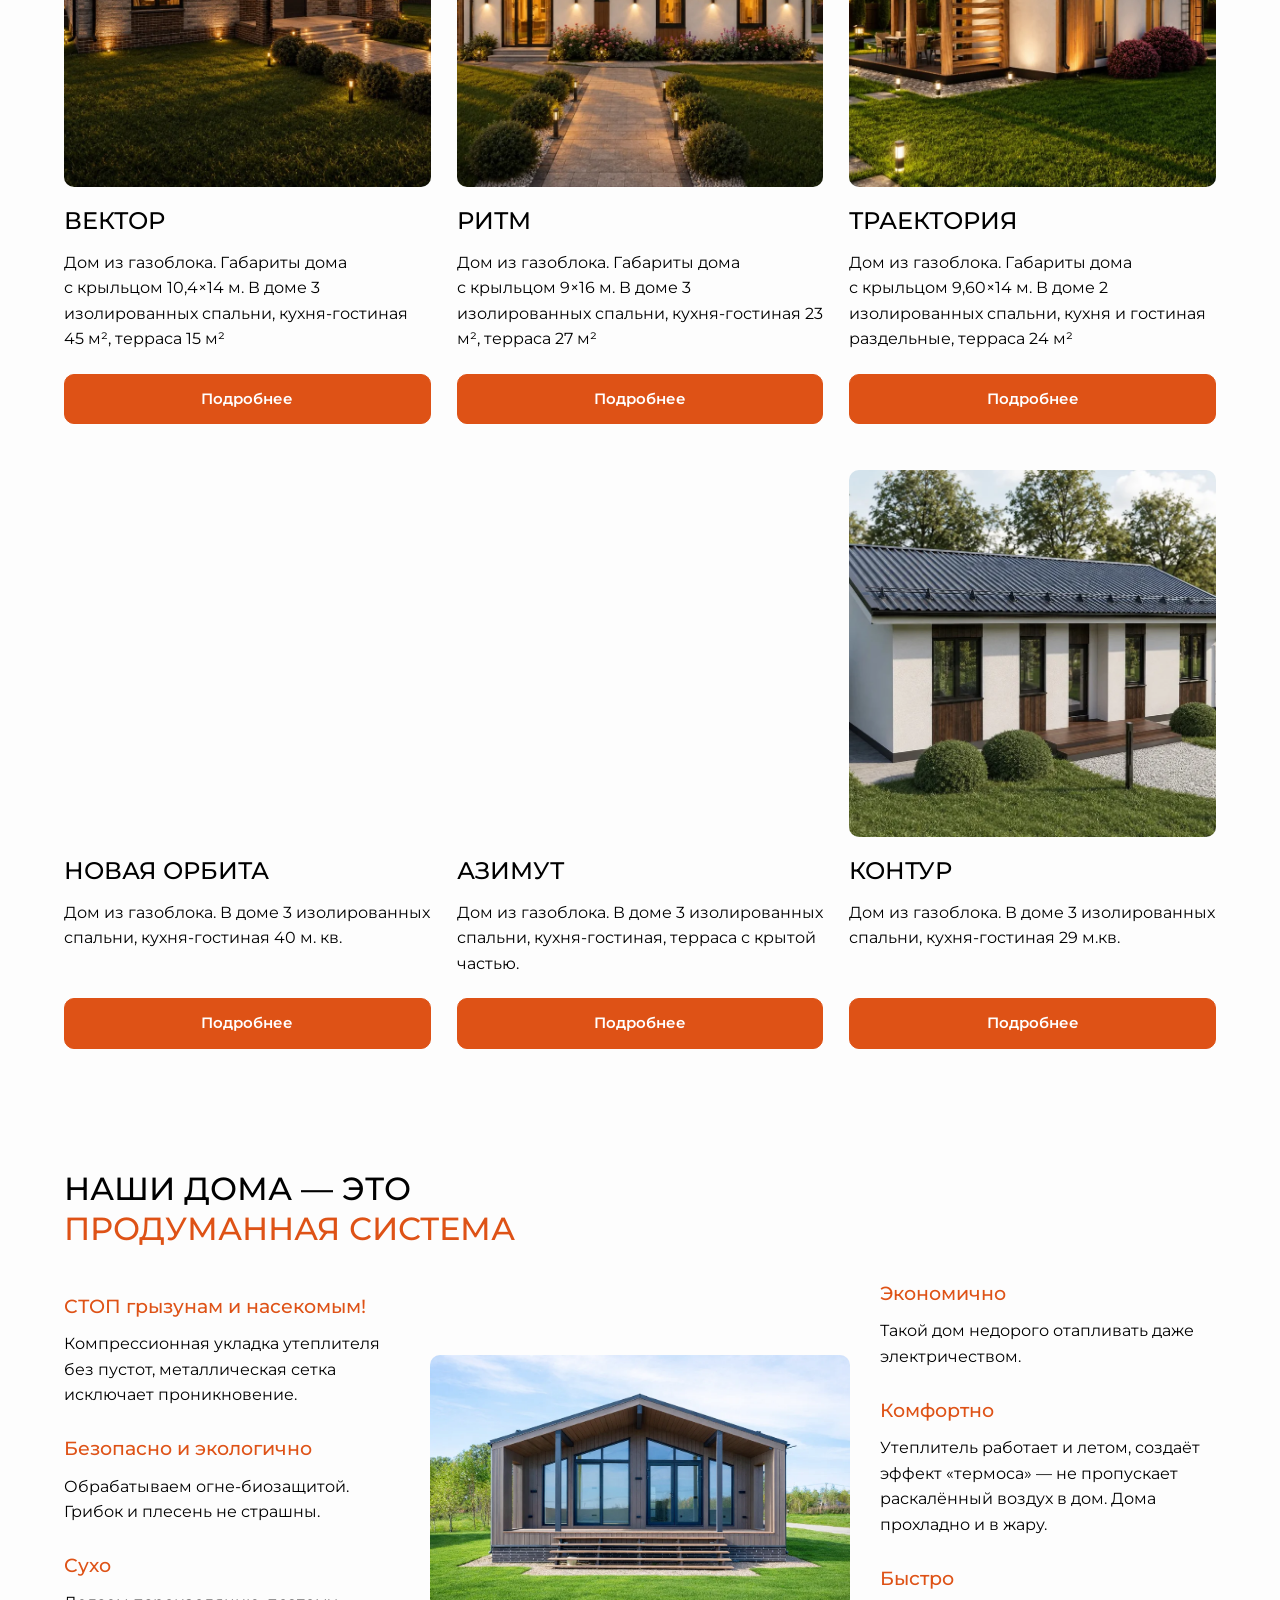
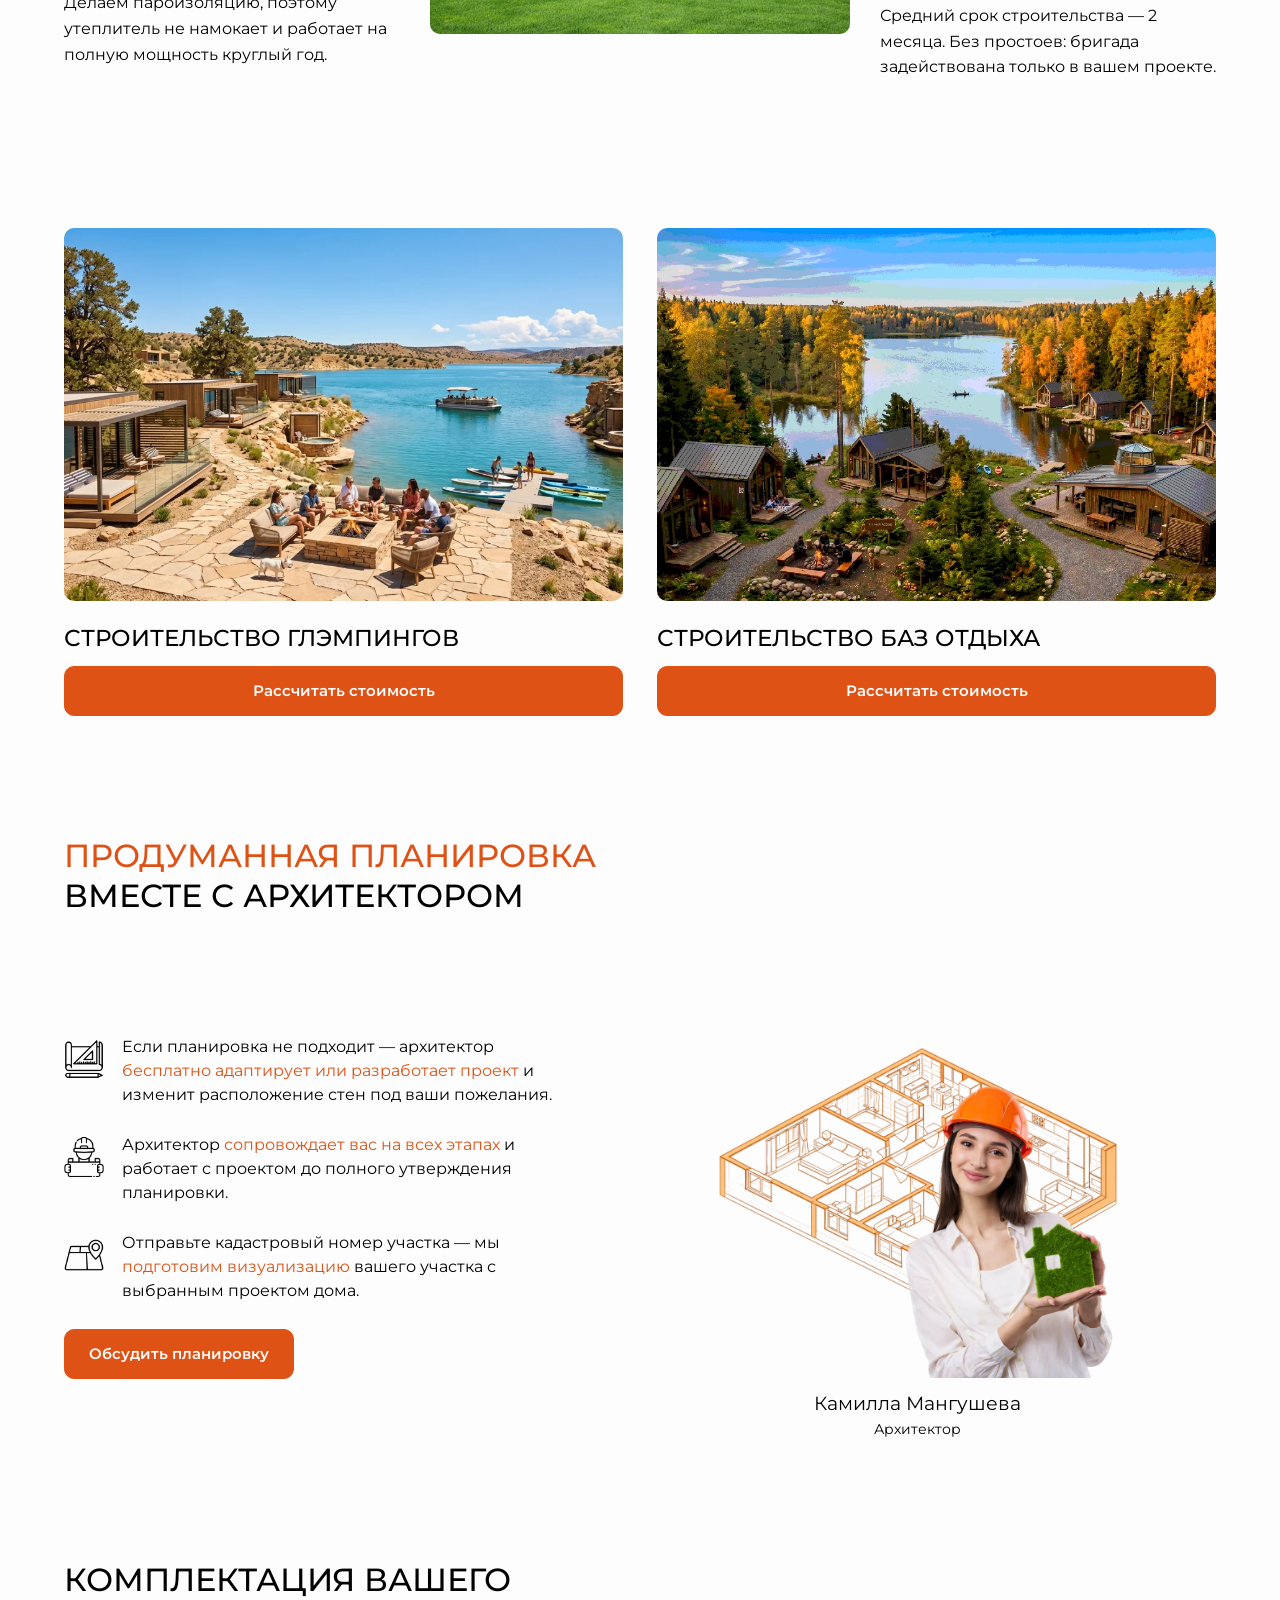
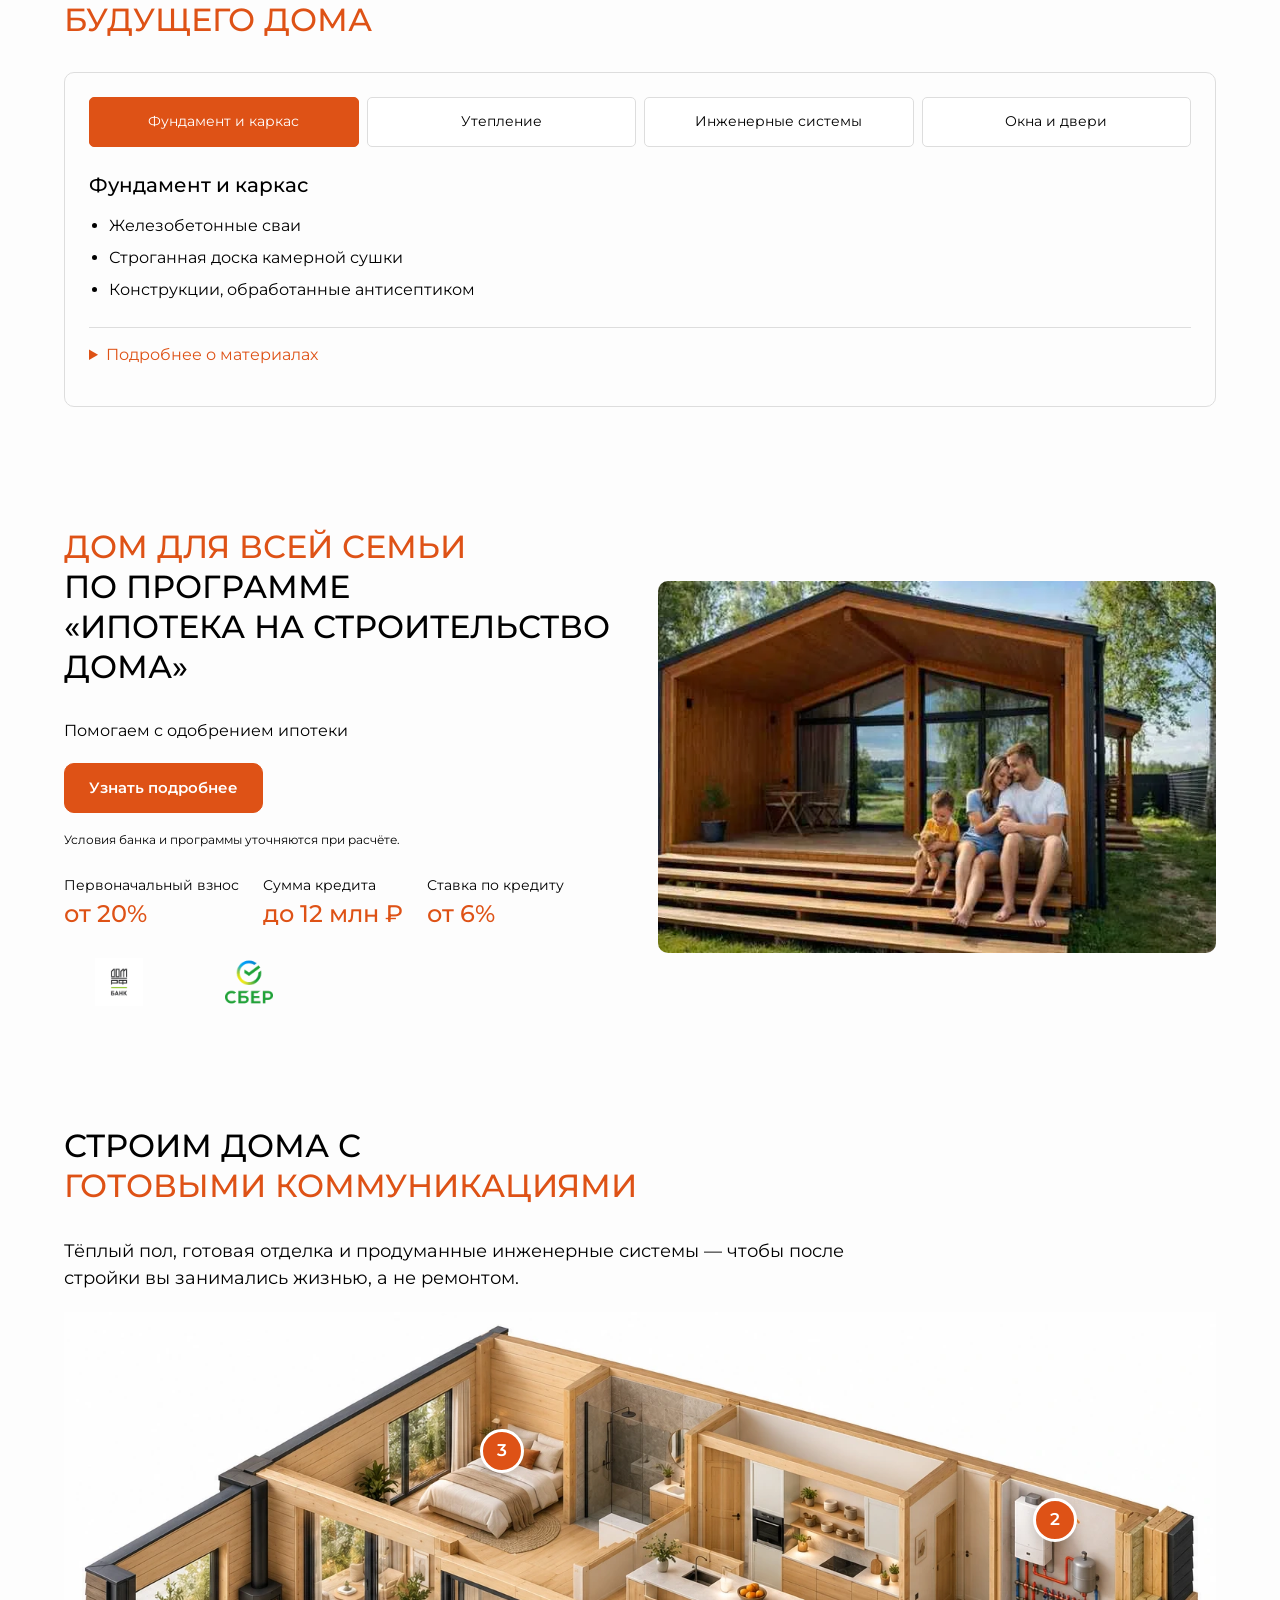
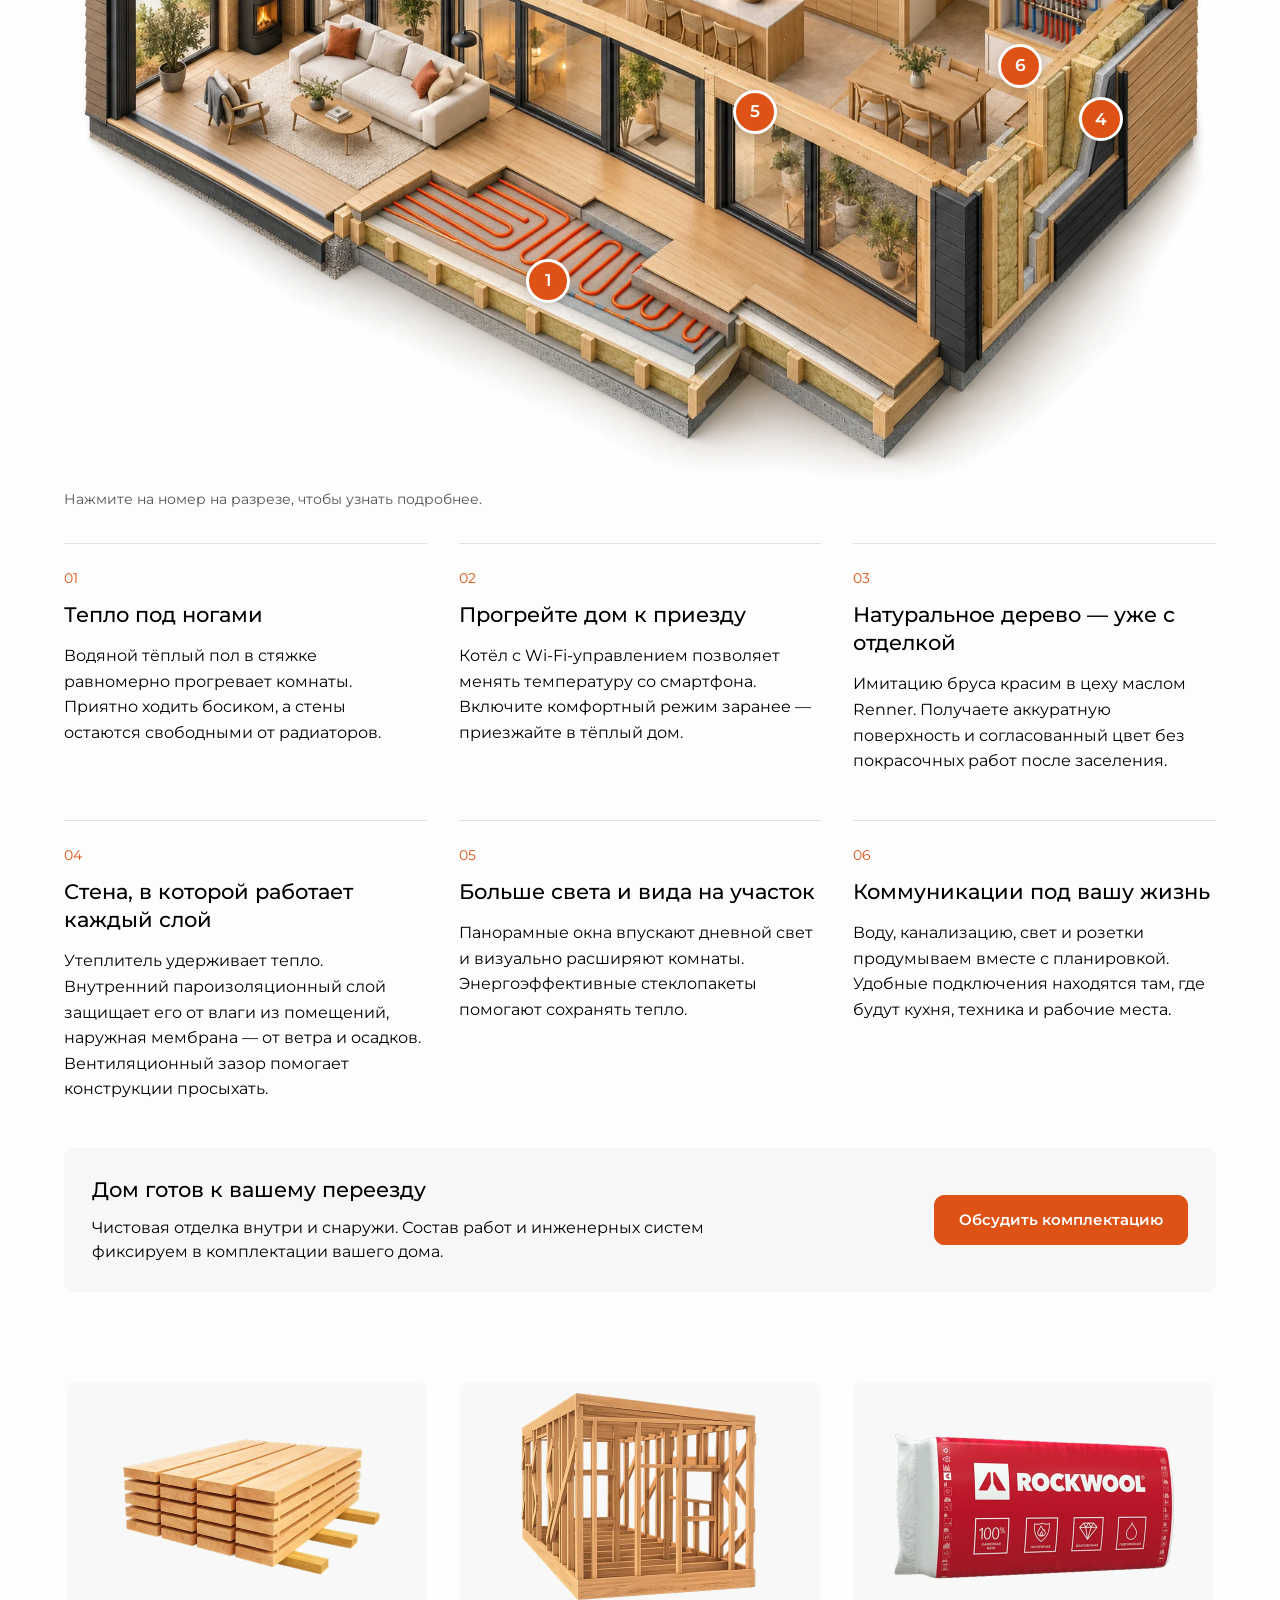
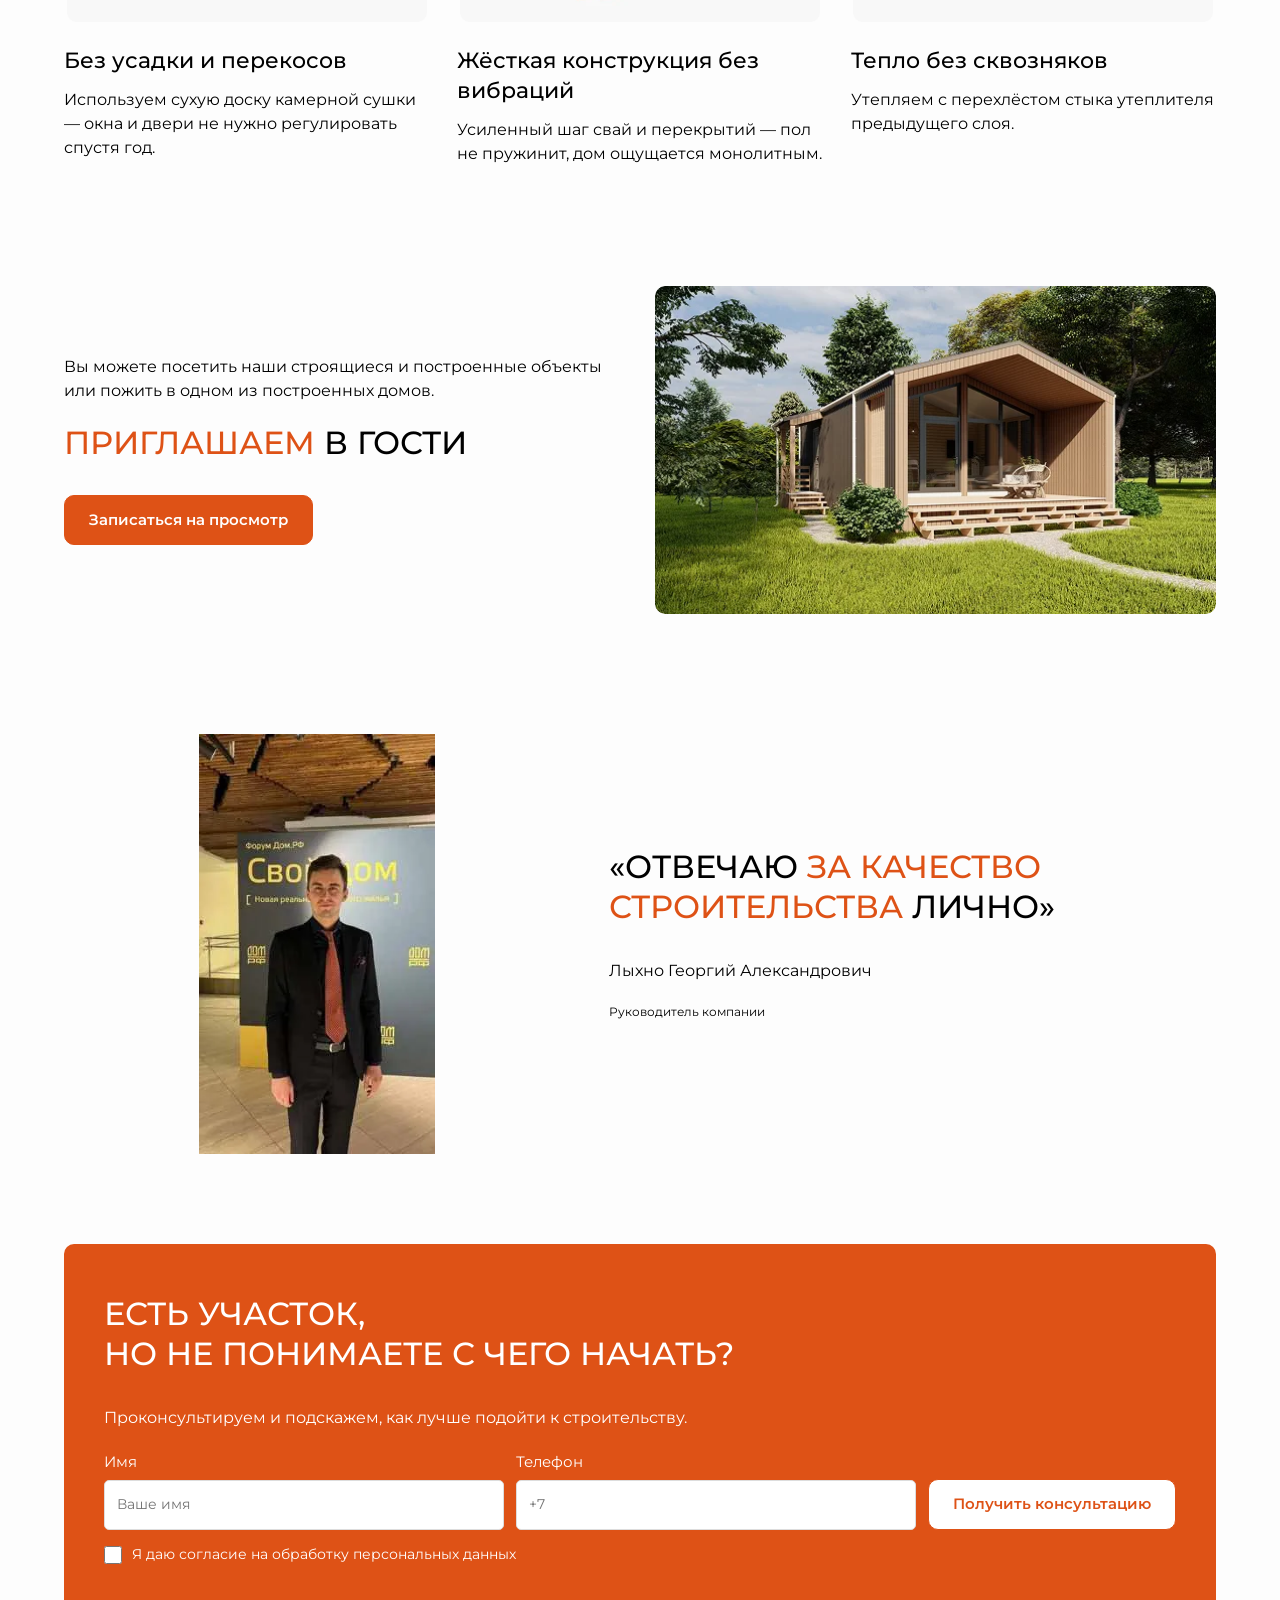
==== commit 6159a4ae: "Restore initial house cutaway v4" ====
--- a/index.html
+++ b/index.html
@@ -55,7 +55,7 @@
 <section id="pd-mortgage" class="mortgage"><div><h2><em>Дом для всей семьи</em><br>по программе<br>«Ипотека на строительство дома»</h2><p>Помогаем с одобрением ипотеки</p><button class="orange lead" type="button">Узнать подробнее</button><p class="muted mortgage-note">Условия банка и программы уточняются при расчёте.</p><div class="mortgage-values"><div>Первоначальный взнос<strong>от 20%</strong></div><div>Сумма кредита<strong>до 12 млн ₽</strong></div><div>Ставка по кредиту<strong>от 6%</strong></div></div>
 <div class="mortgage-banks"><img src="assets/bank-0.webp" alt="Банк ДОМ.РФ" loading="eager" decoding="async" width="236" height="236"><img src="assets/bank-1.webp" alt="Сбер" loading="eager" decoding="async" width="124" height="124"></div>
 </div><img src="assets/original-6.webp" alt="Изображение из ипотечного блока исходного сайта" decoding="async" loading="eager" width="620" height="413"></section>
-<section class="ready comfort-section" id="pd-comfort"><h2>Строим дома с<br><em>готовыми коммуникациями</em></h2><p class="comfort-intro">Тёплый пол, готовая отделка и продуманные инженерные системы — чтобы после стройки вы занимались жизнью, а не ремонтом.</p><div class="comfort-visual"><img src="assets/comfort-cutaway-v5.webp" alt="Изометрический разрез каркасного дома: водяной тёплый пол в стяжке, котёл, слои утеплённой стены и готовая деревянная отделка" width="1536" height="1024" loading="eager"><a class="comfort-point" href="#pd-comfort-1" style="left:42%;top:74%" aria-label="1. Тепло под ногами">1</a><a class="comfort-point" href="#pd-comfort-2" style="left:86%;top:27%" aria-label="2. Прогрейте дом к приезду">2</a><a class="comfort-point" href="#pd-comfort-3" style="left:38%;top:18%" aria-label="3. Натуральное дерево — уже с отделкой">3</a><a class="comfort-point" href="#pd-comfort-4" style="left:90%;top:53%" aria-label="4. Стена, в которой работает каждый слой">4</a><a class="comfort-point" href="#pd-comfort-5" style="left:60%;top:52%" aria-label="5. Больше света и вида на участок">5</a><a class="comfort-point" href="#pd-comfort-6" style="left:83%;top:46%" aria-label="6. Коммуникации под вашу жизнь">6</a></div><p class="comfort-hint">Нажмите на номер на разрезе, чтобы узнать подробнее.</p><div class="comfort-grid"><article id="pd-comfort-1"><span class="comfort-number" aria-hidden="true">01</span><h3>Тепло под ногами</h3><p>Водяной тёплый пол в стяжке равномерно прогревает комнаты. Приятно ходить босиком, а стены остаются свободными от радиаторов.</p></article><article id="pd-comfort-2"><span class="comfort-number" aria-hidden="true">02</span><h3>Прогрейте дом к приезду</h3><p>Котёл с Wi-Fi-управлением позволяет менять температуру со смартфона. Включите комфортный режим заранее — приезжайте в тёплый дом.</p></article><article id="pd-comfort-3"><span class="comfort-number" aria-hidden="true">03</span><h3>Натуральное дерево — уже с отделкой</h3><p>Имитацию бруса красим в цеху маслом Renner. Получаете аккуратную поверхность и согласованный цвет без покрасочных работ после заселения.</p></article><article id="pd-comfort-4"><span class="comfort-number" aria-hidden="true">04</span><h3>Стена, в которой работает каждый слой</h3><p>Утеплитель удерживает тепло. Внутренний пароизоляционный слой защищает его от влаги из помещений, наружная мембрана — от ветра и осадков. Вентиляционный зазор помогает конструкции просыхать.</p></article><article id="pd-comfort-5"><span class="comfort-number" aria-hidden="true">05</span><h3>Больше света и вида на участок</h3><p>Панорамные окна впускают дневной свет и визуально расширяют комнаты. Энергоэффективные стеклопакеты помогают сохранять тепло.</p></article><article id="pd-comfort-6"><span class="comfort-number" aria-hidden="true">06</span><h3>Коммуникации под вашу жизнь</h3><p>Воду, канализацию, свет и розетки продумываем вместе с планировкой. Удобные подключения находятся там, где будут кухня, техника и рабочие места.</p></article></div><div class="comfort-bottom"><div><h3>Дом готов к вашему переезду</h3><p>Чистовая отделка внутри и снаружи. Состав работ и инженерных систем фиксируем в комплектации вашего дома.</p></div><button class="orange lead" type="button">Обсудить комплектацию</button></div></section>
+<section class="ready comfort-section" id="pd-comfort"><h2>Строим дома с<br><em>готовыми коммуникациями</em></h2><p class="comfort-intro">Тёплый пол, готовая отделка и продуманные инженерные системы — чтобы после стройки вы занимались жизнью, а не ремонтом.</p><div class="comfort-visual"><img src="assets/comfort-cutaway-v4.webp" alt="Изометрический разрез каркасного дома: водяной тёплый пол в стяжке, котёл, слои утеплённой стены и готовая деревянная отделка" width="1536" height="1024" loading="eager"><a class="comfort-point" href="#pd-comfort-1" style="left:42%;top:74%" aria-label="1. Тепло под ногами">1</a><a class="comfort-point" href="#pd-comfort-2" style="left:86%;top:27%" aria-label="2. Прогрейте дом к приезду">2</a><a class="comfort-point" href="#pd-comfort-3" style="left:38%;top:18%" aria-label="3. Натуральное дерево — уже с отделкой">3</a><a class="comfort-point" href="#pd-comfort-4" style="left:90%;top:53%" aria-label="4. Стена, в которой работает каждый слой">4</a><a class="comfort-point" href="#pd-comfort-5" style="left:60%;top:52%" aria-label="5. Больше света и вида на участок">5</a><a class="comfort-point" href="#pd-comfort-6" style="left:83%;top:46%" aria-label="6. Коммуникации под вашу жизнь">6</a></div><p class="comfort-hint">Нажмите на номер на разрезе, чтобы узнать подробнее.</p><div class="comfort-grid"><article id="pd-comfort-1"><span class="comfort-number" aria-hidden="true">01</span><h3>Тепло под ногами</h3><p>Водяной тёплый пол в стяжке равномерно прогревает комнаты. Приятно ходить босиком, а стены остаются свободными от радиаторов.</p></article><article id="pd-comfort-2"><span class="comfort-number" aria-hidden="true">02</span><h3>Прогрейте дом к приезду</h3><p>Котёл с Wi-Fi-управлением позволяет менять температуру со смартфона. Включите комфортный режим заранее — приезжайте в тёплый дом.</p></article><article id="pd-comfort-3"><span class="comfort-number" aria-hidden="true">03</span><h3>Натуральное дерево — уже с отделкой</h3><p>Имитацию бруса красим в цеху маслом Renner. Получаете аккуратную поверхность и согласованный цвет без покрасочных работ после заселения.</p></article><article id="pd-comfort-4"><span class="comfort-number" aria-hidden="true">04</span><h3>Стена, в которой работает каждый слой</h3><p>Утеплитель удерживает тепло. Внутренний пароизоляционный слой защищает его от влаги из помещений, наружная мембрана — от ветра и осадков. Вентиляционный зазор помогает конструкции просыхать.</p></article><article id="pd-comfort-5"><span class="comfort-number" aria-hidden="true">05</span><h3>Больше света и вида на участок</h3><p>Панорамные окна впускают дневной свет и визуально расширяют комнаты. Энергоэффективные стеклопакеты помогают сохранять тепло.</p></article><article id="pd-comfort-6"><span class="comfort-number" aria-hidden="true">06</span><h3>Коммуникации под вашу жизнь</h3><p>Воду, канализацию, свет и розетки продумываем вместе с планировкой. Удобные подключения находятся там, где будут кухня, техника и рабочие места.</p></article></div><div class="comfort-bottom"><div><h3>Дом готов к вашему переезду</h3><p>Чистовая отделка внутри и снаружи. Состав работ и инженерных систем фиксируем в комплектации вашего дома.</p></div><button class="orange lead" type="button">Обсудить комплектацию</button></div></section>
 <section class="quality"><article><img src="assets/quality-0.webp" alt="Конструкция дома из сухой доски" loading="eager" decoding="async" width="720" height="480"><h3>Без усадки и перекосов</h3><p>Используем сухую доску камерной сушки — окна и двери не нужно регулировать спустя год.</p></article><article><img src="assets/quality-1.webp" alt="Усиленная конструкция свай и перекрытий" loading="eager" decoding="async" width="720" height="480"><h3>Жёсткая конструкция без вибраций</h3><p>Усиленный шаг свай и перекрытий — пол не пружинит, дом ощущается монолитным.</p></article><article><img src="assets/quality-2.webp" alt="Утепление с перекрытием стыков" loading="eager" decoding="async" width="720" height="480"><h3>Тепло без сквозняков</h3><p>Утепляем с перехлёстом стыка утеплителя предыдущего слоя.</p></article></section>
 <section class="visit" id="pd-visit"><div><p>Вы можете посетить наши строящиеся и построенные объекты или пожить в одном из построенных домов.</p><h2><em>Приглашаем</em> в гости</h2><button class="orange lead" type="button">Записаться на просмотр</button></div><img src="assets/visit-0.webp" alt="Дом Planodom" decoding="async" loading="eager" width="557" height="326"></section>
 <section class="director" id="pd-about"><img src="assets/original-7.webp" alt="Руководитель компании Planodom" decoding="async" loading="eager" width="270" height="480"><div><h2>«Отвечаю <em>за качество<br>строительства</em> лично»</h2><p>Лыхно Георгий Александрович</p><p class="muted">Руководитель компании</p></div></section>
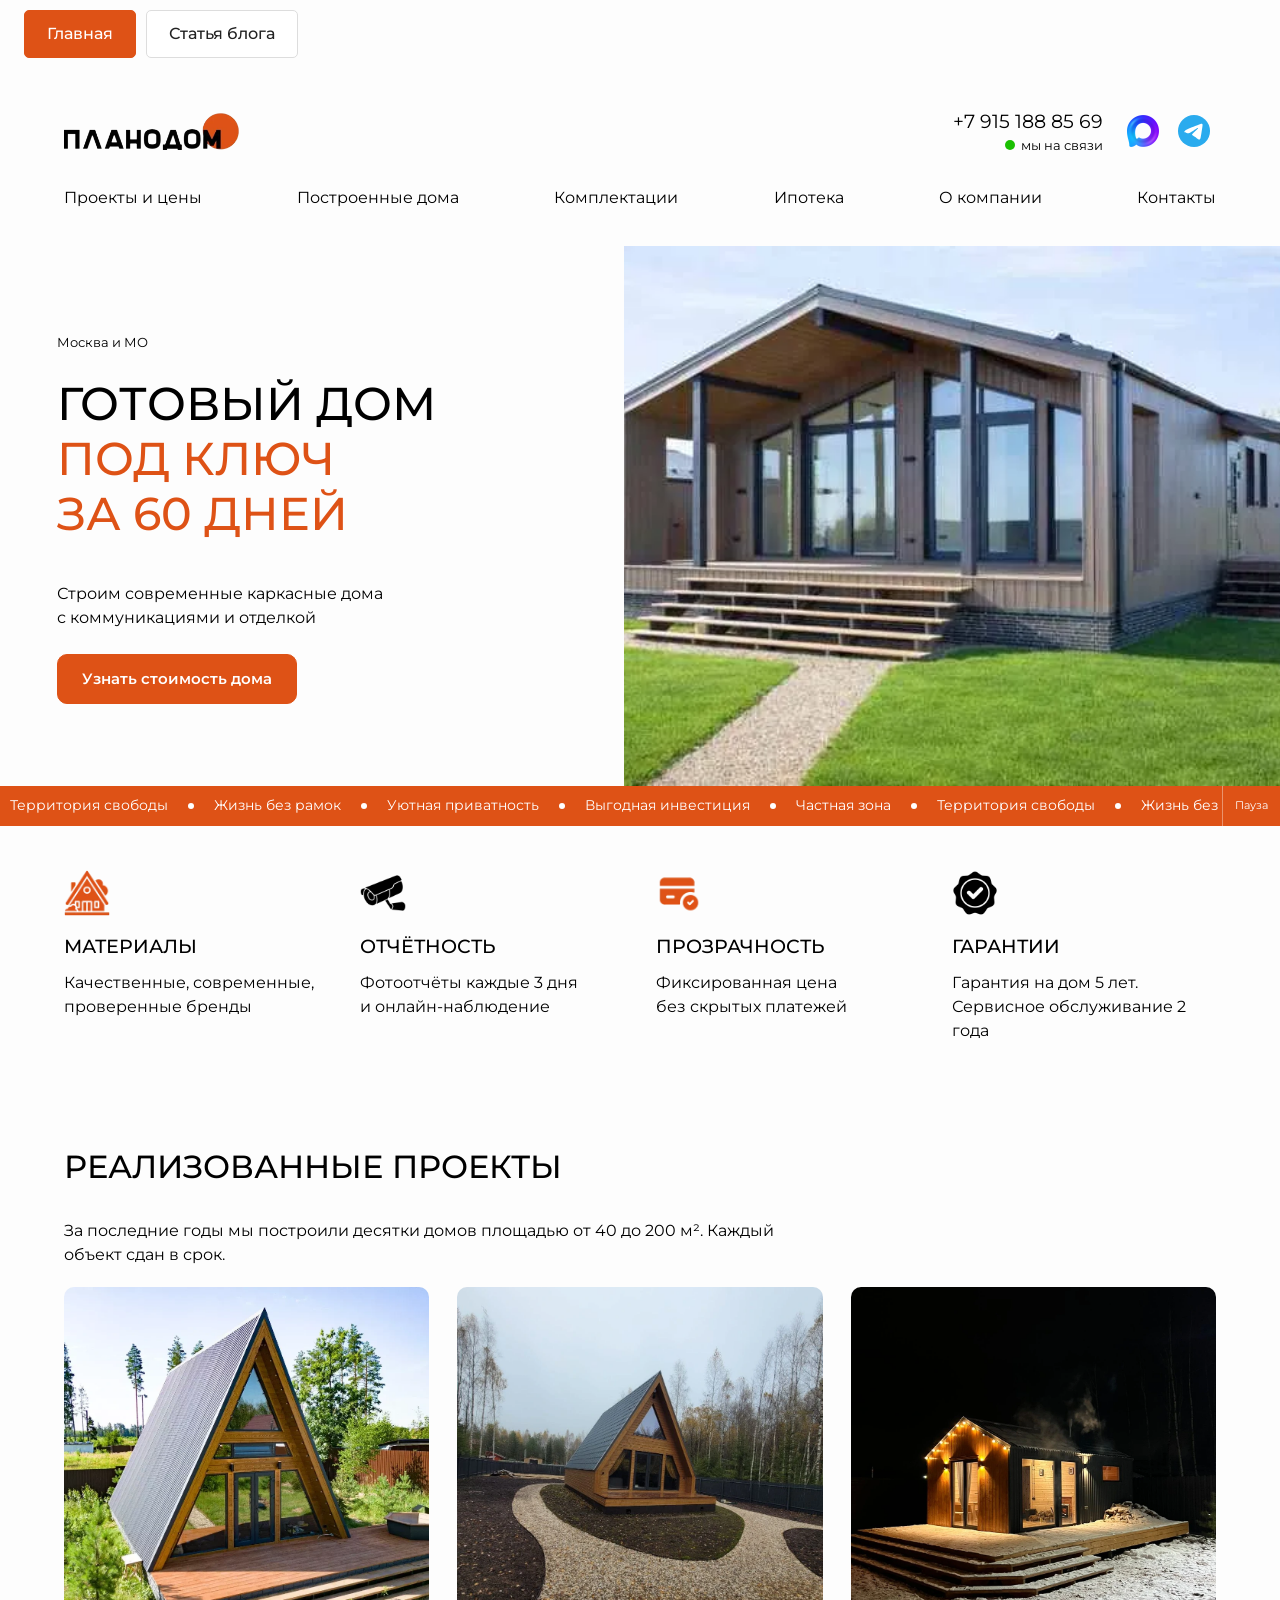
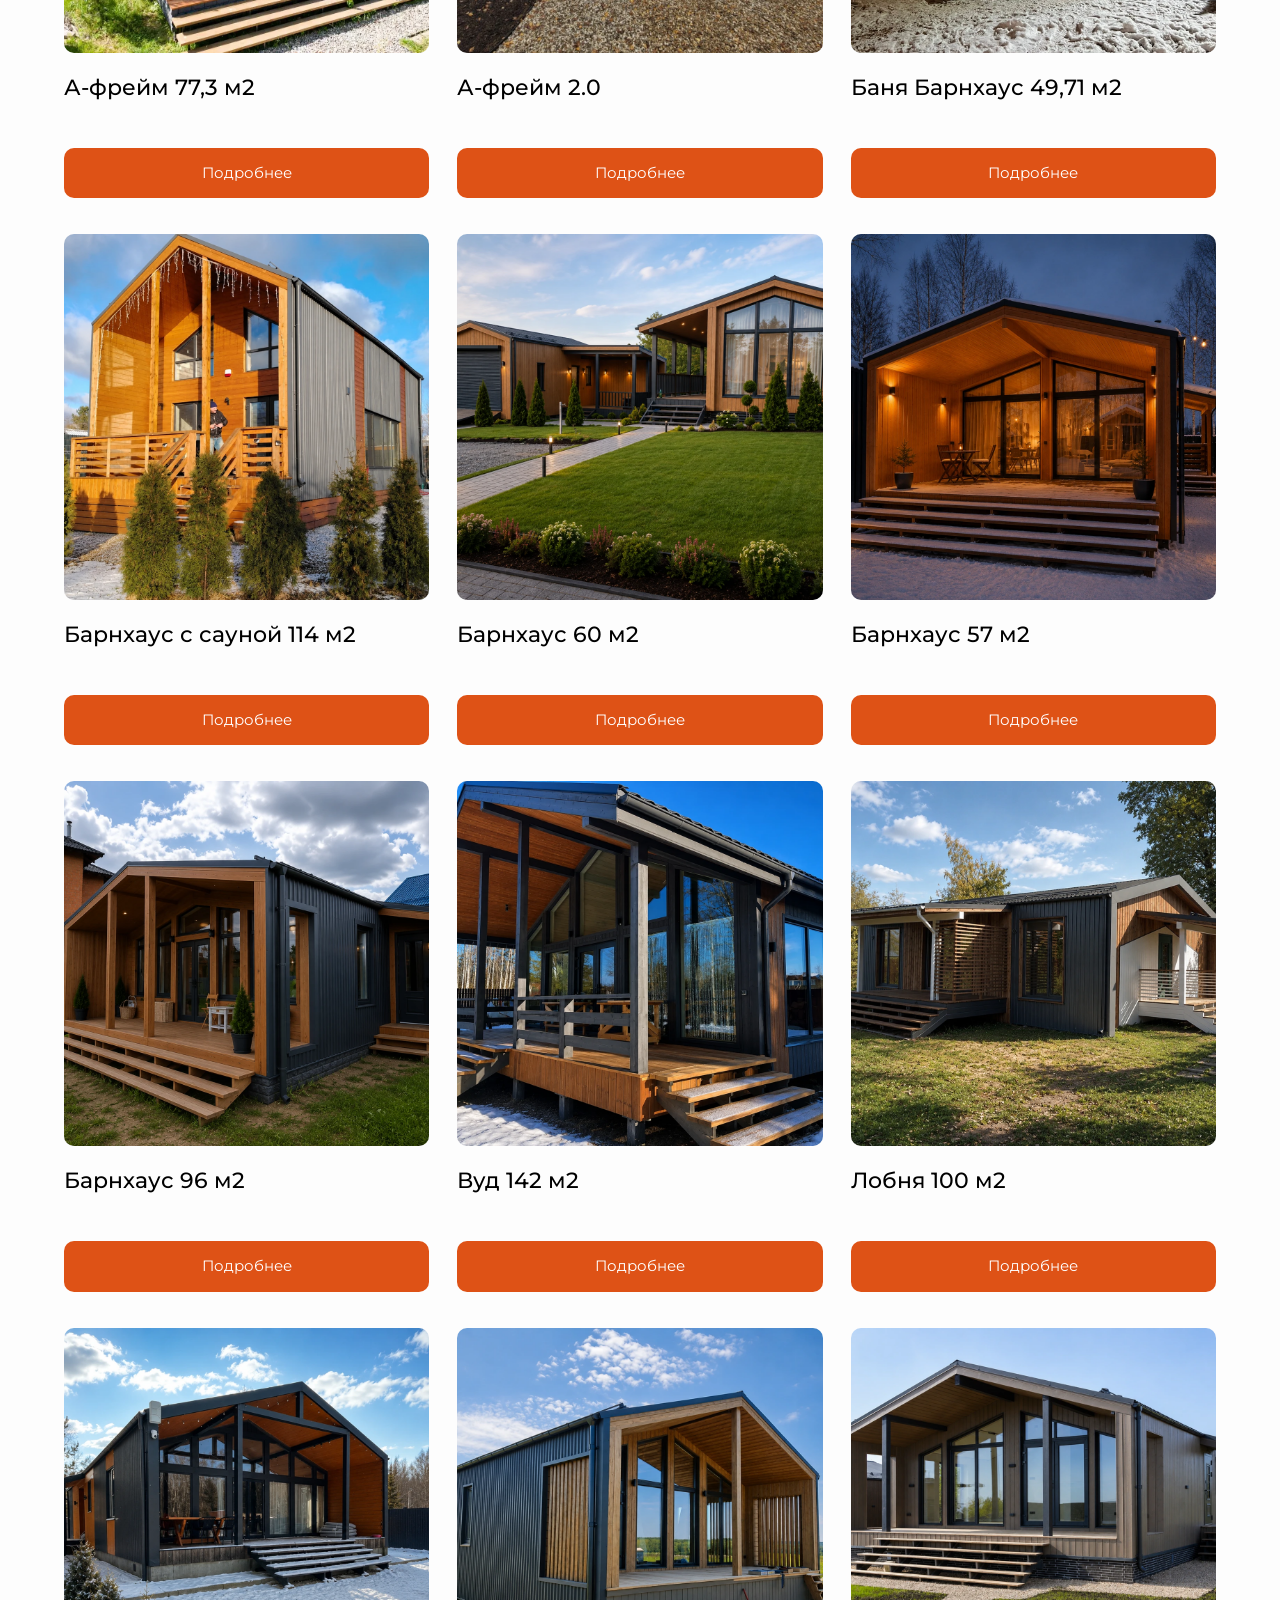
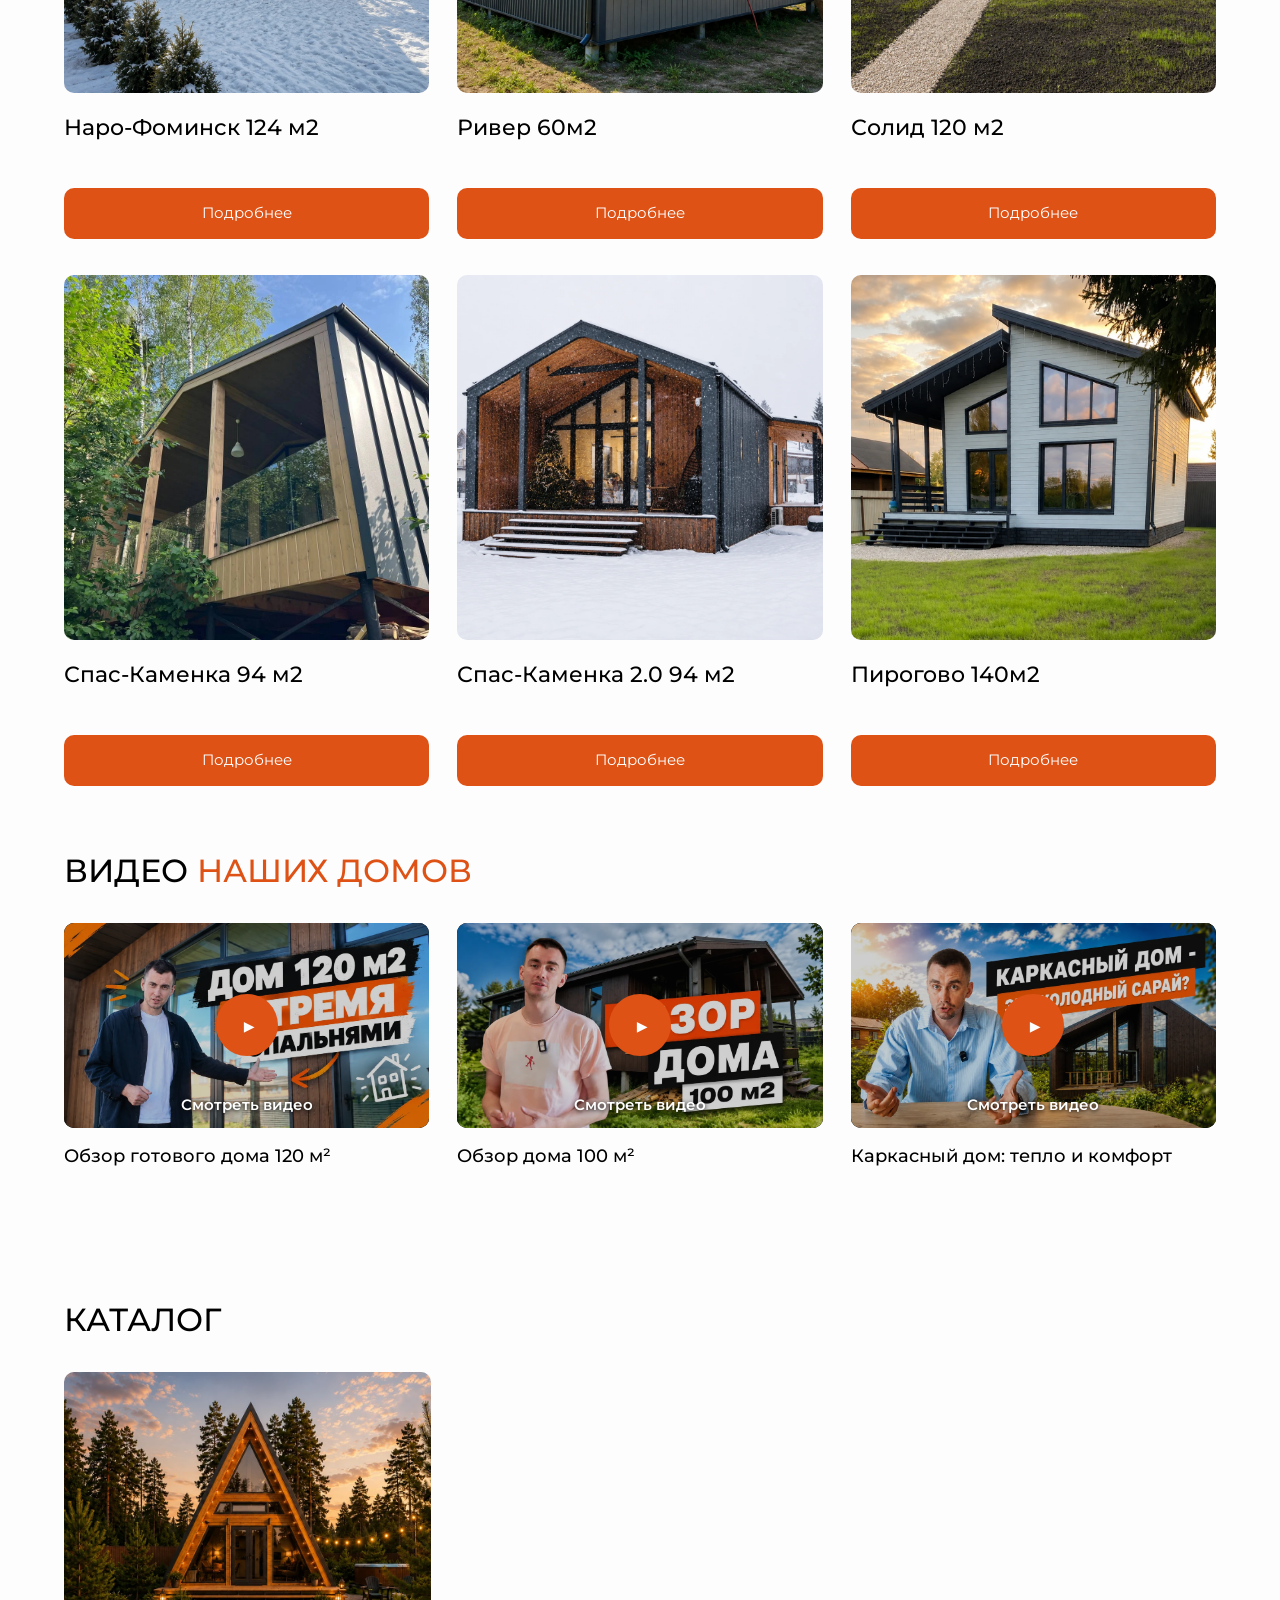
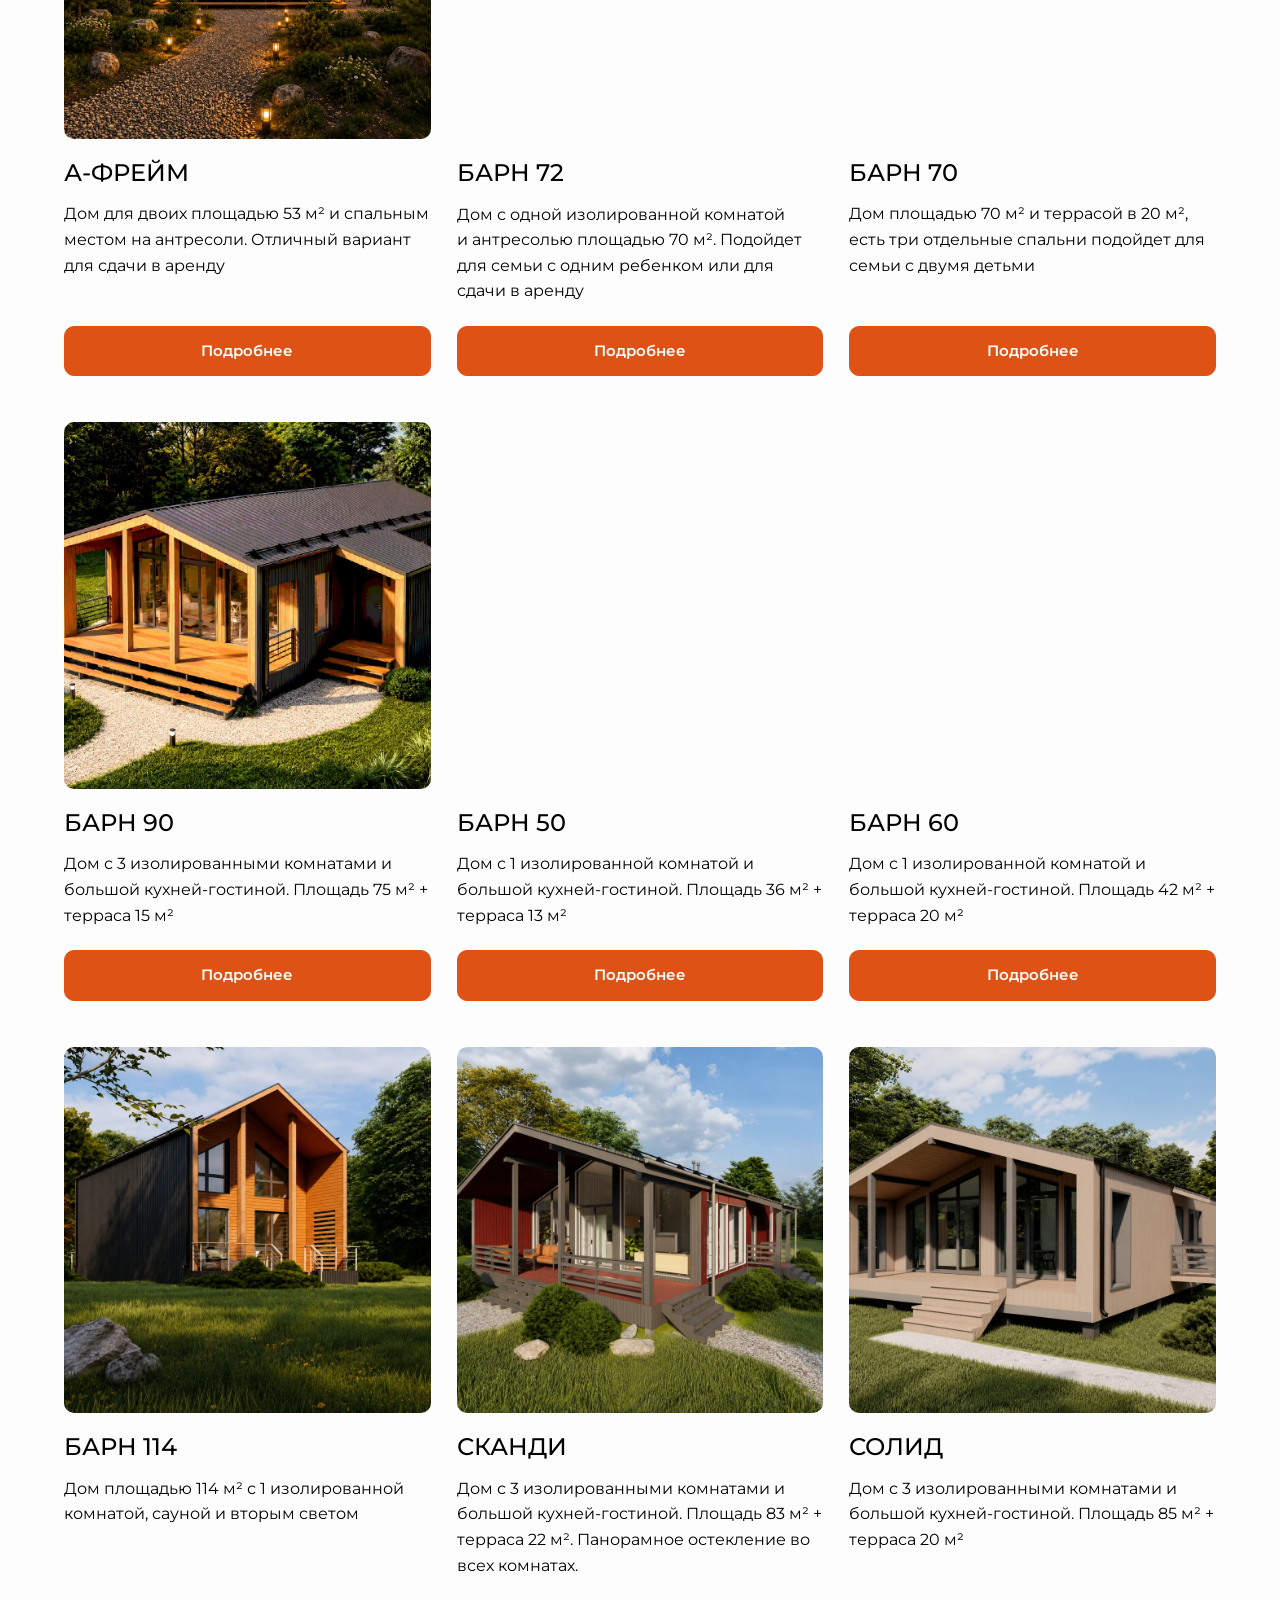
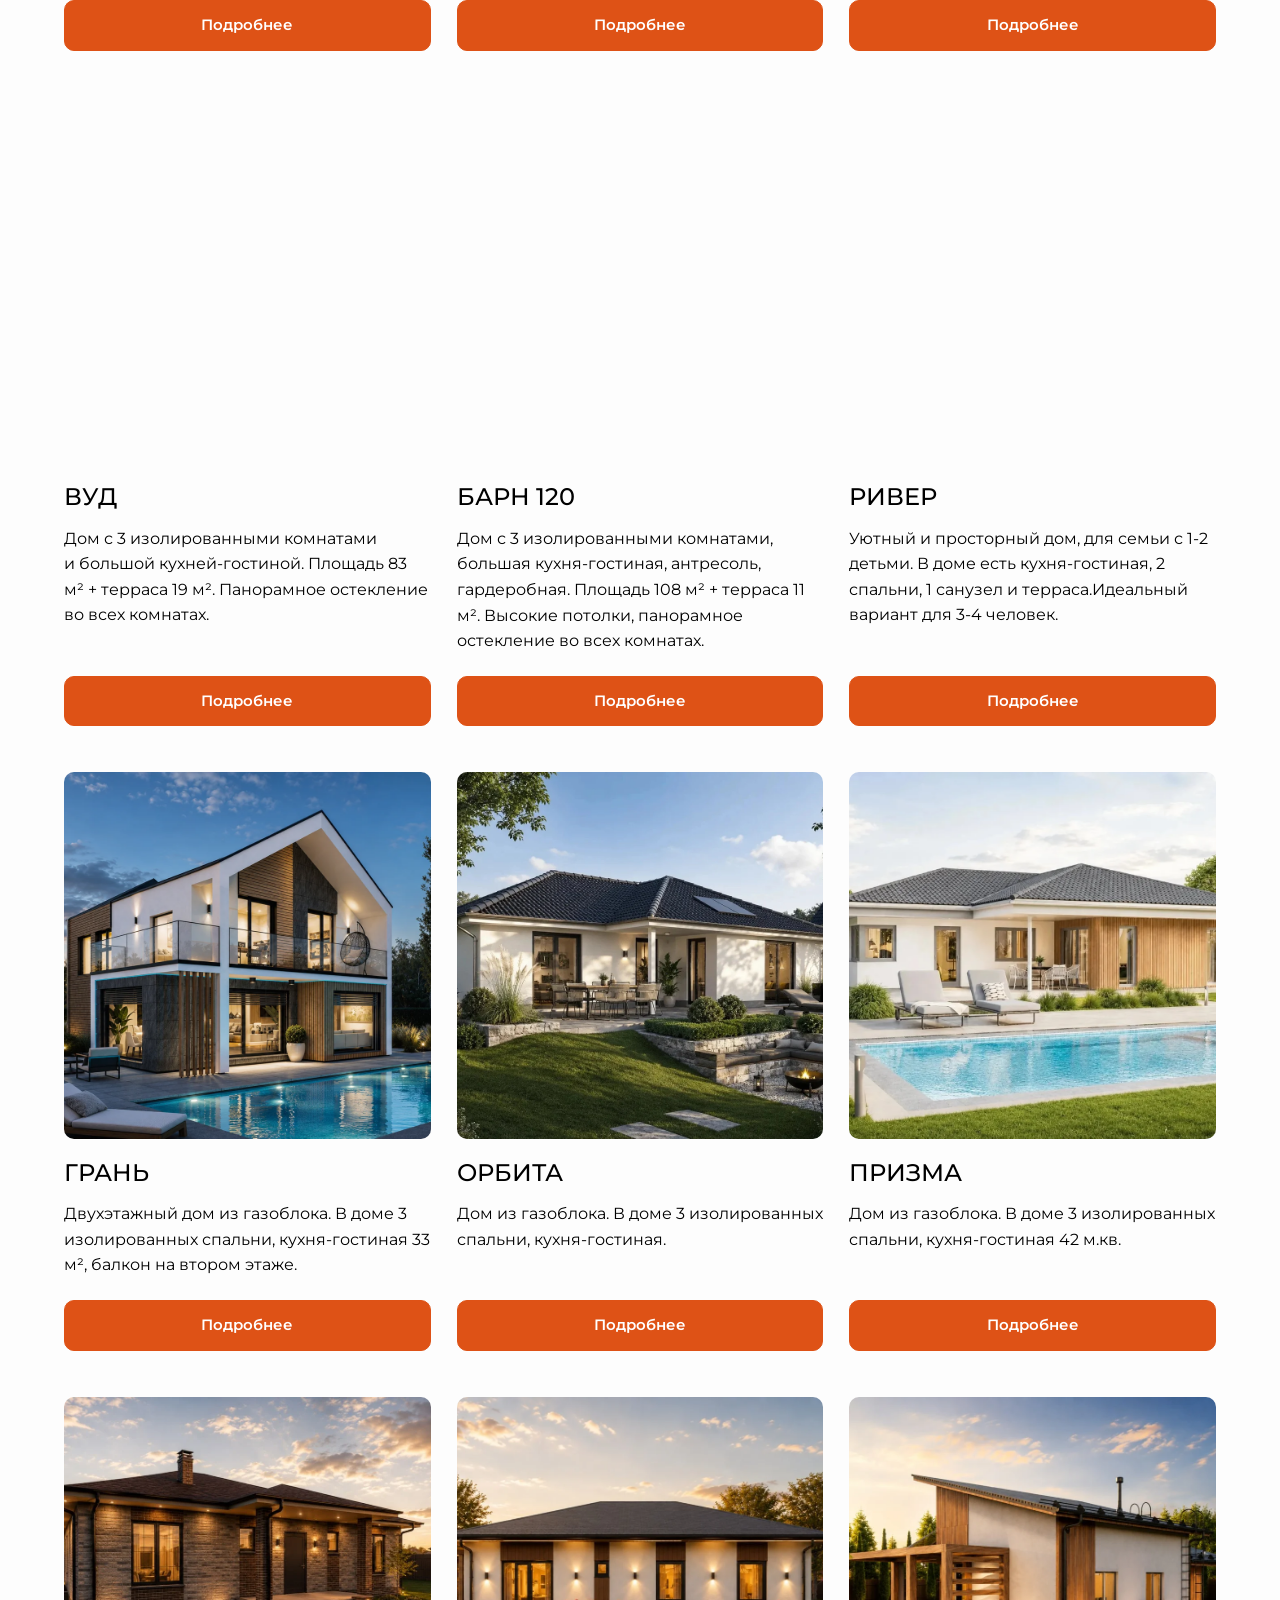
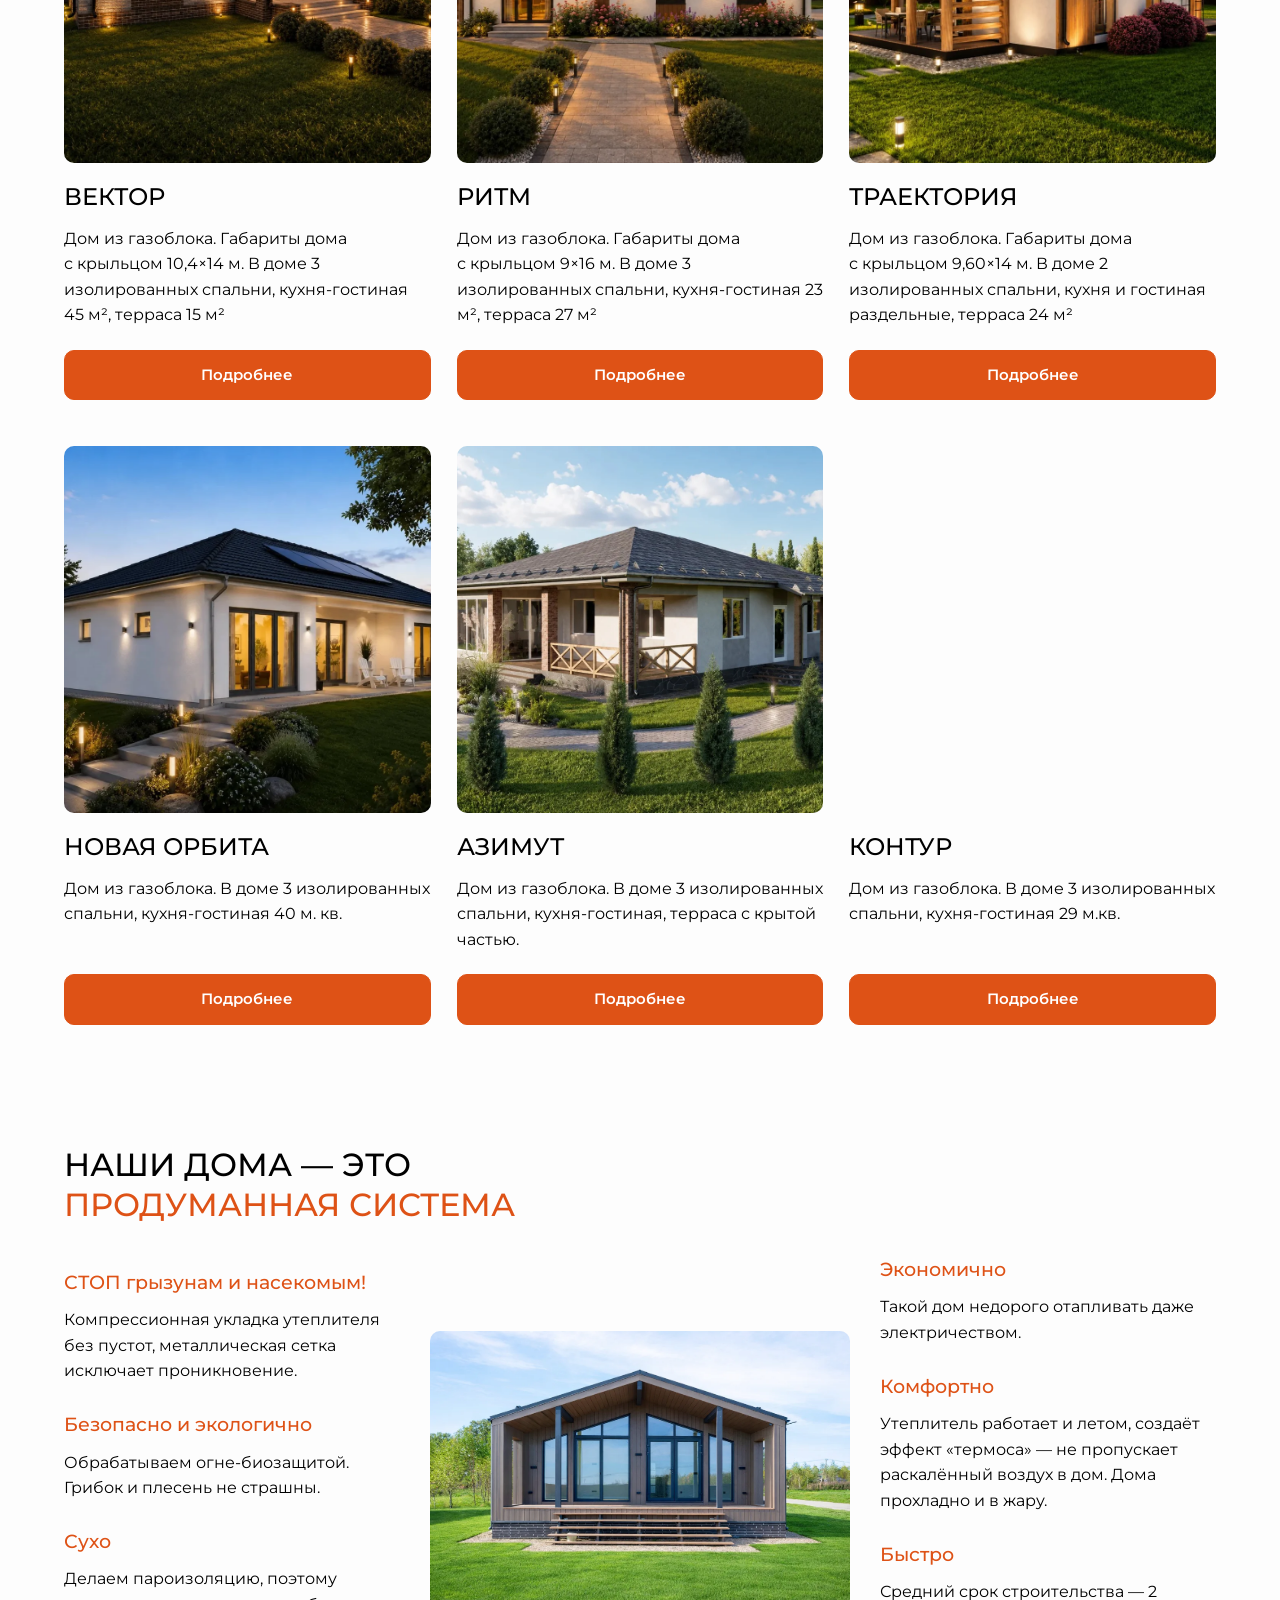
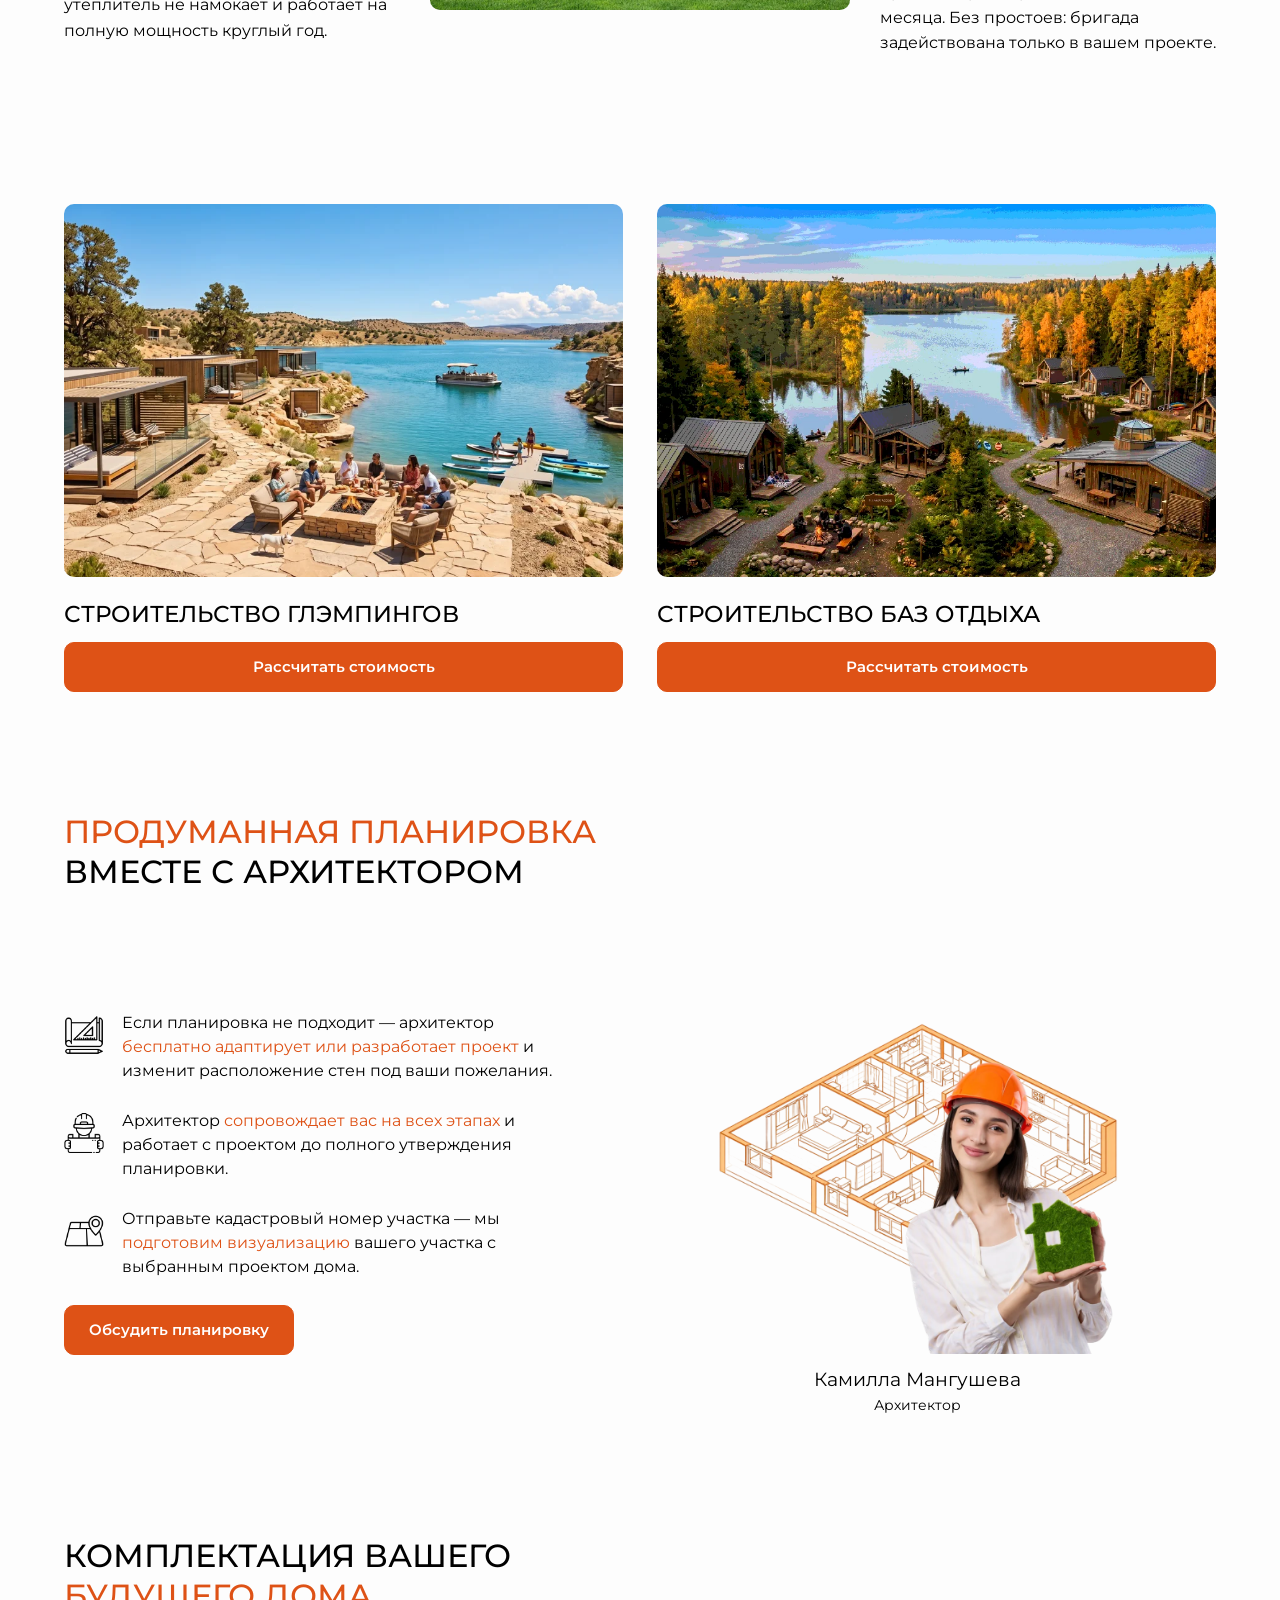
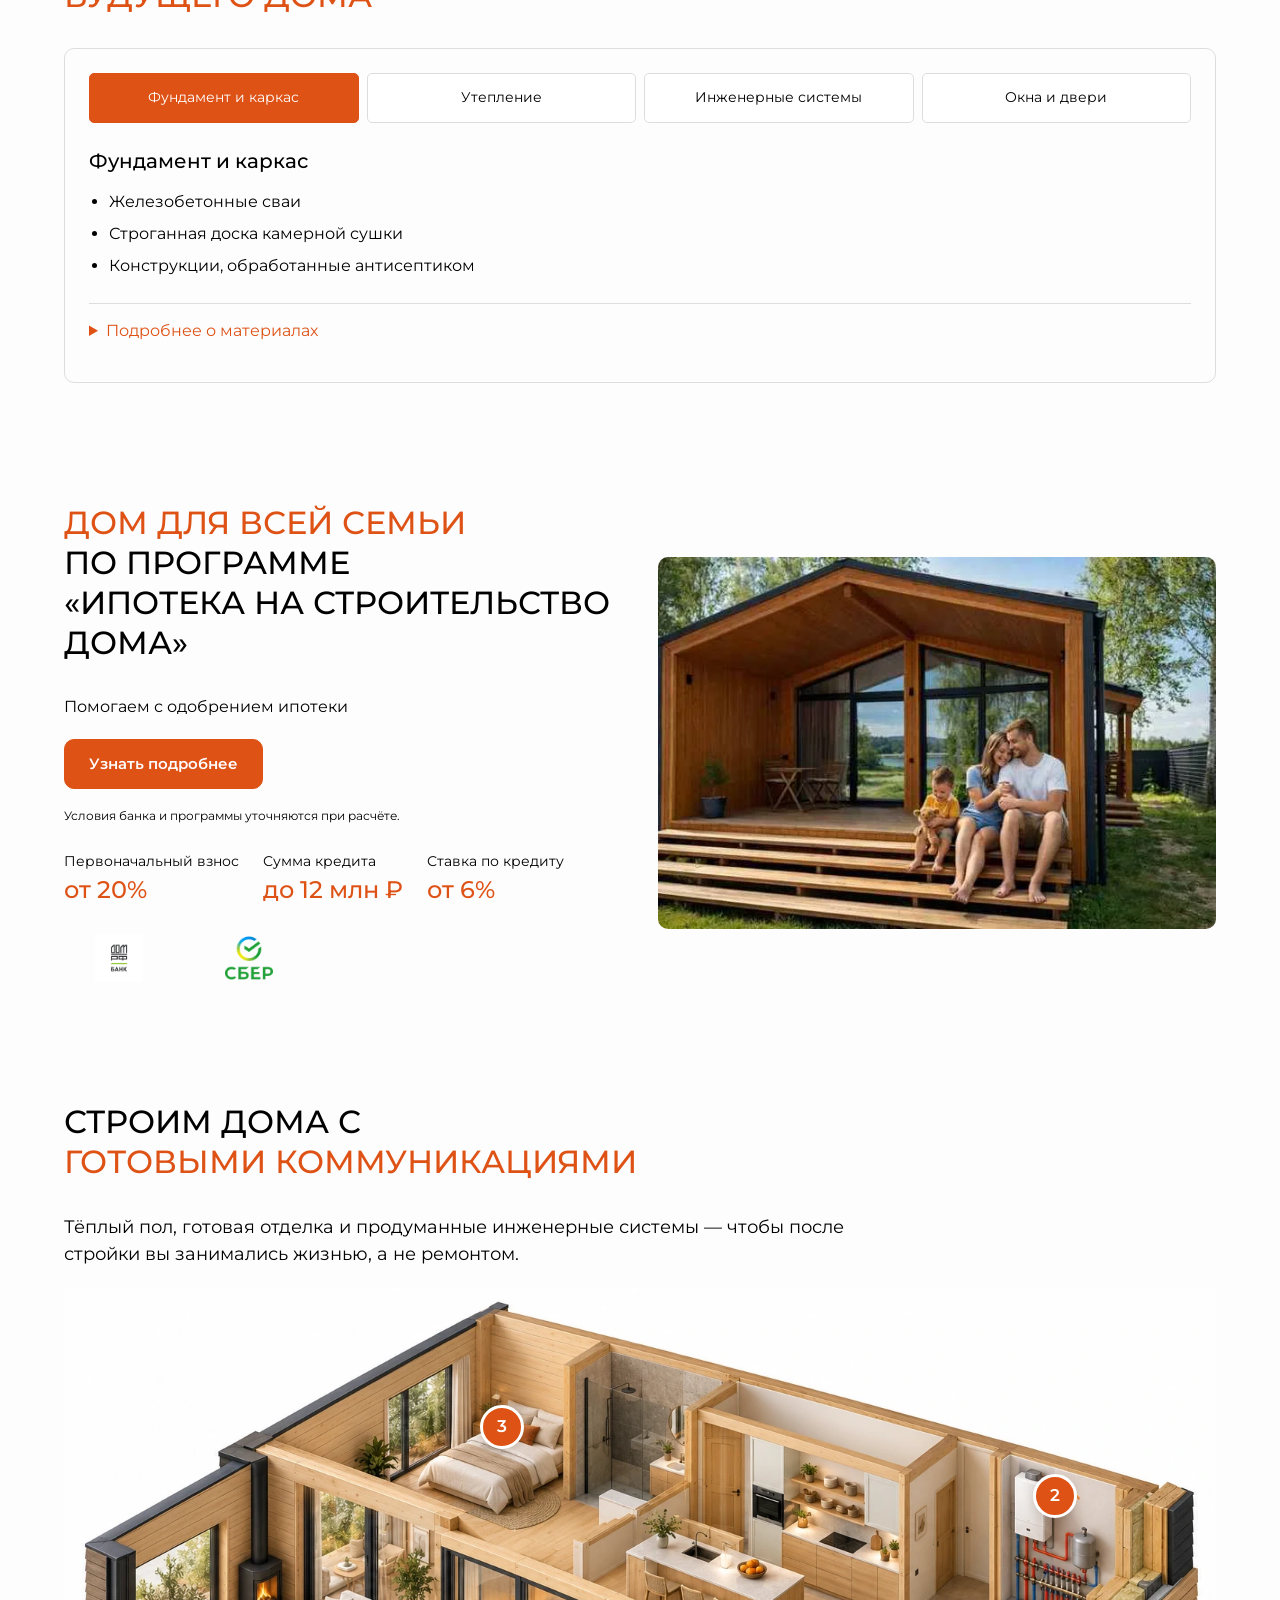
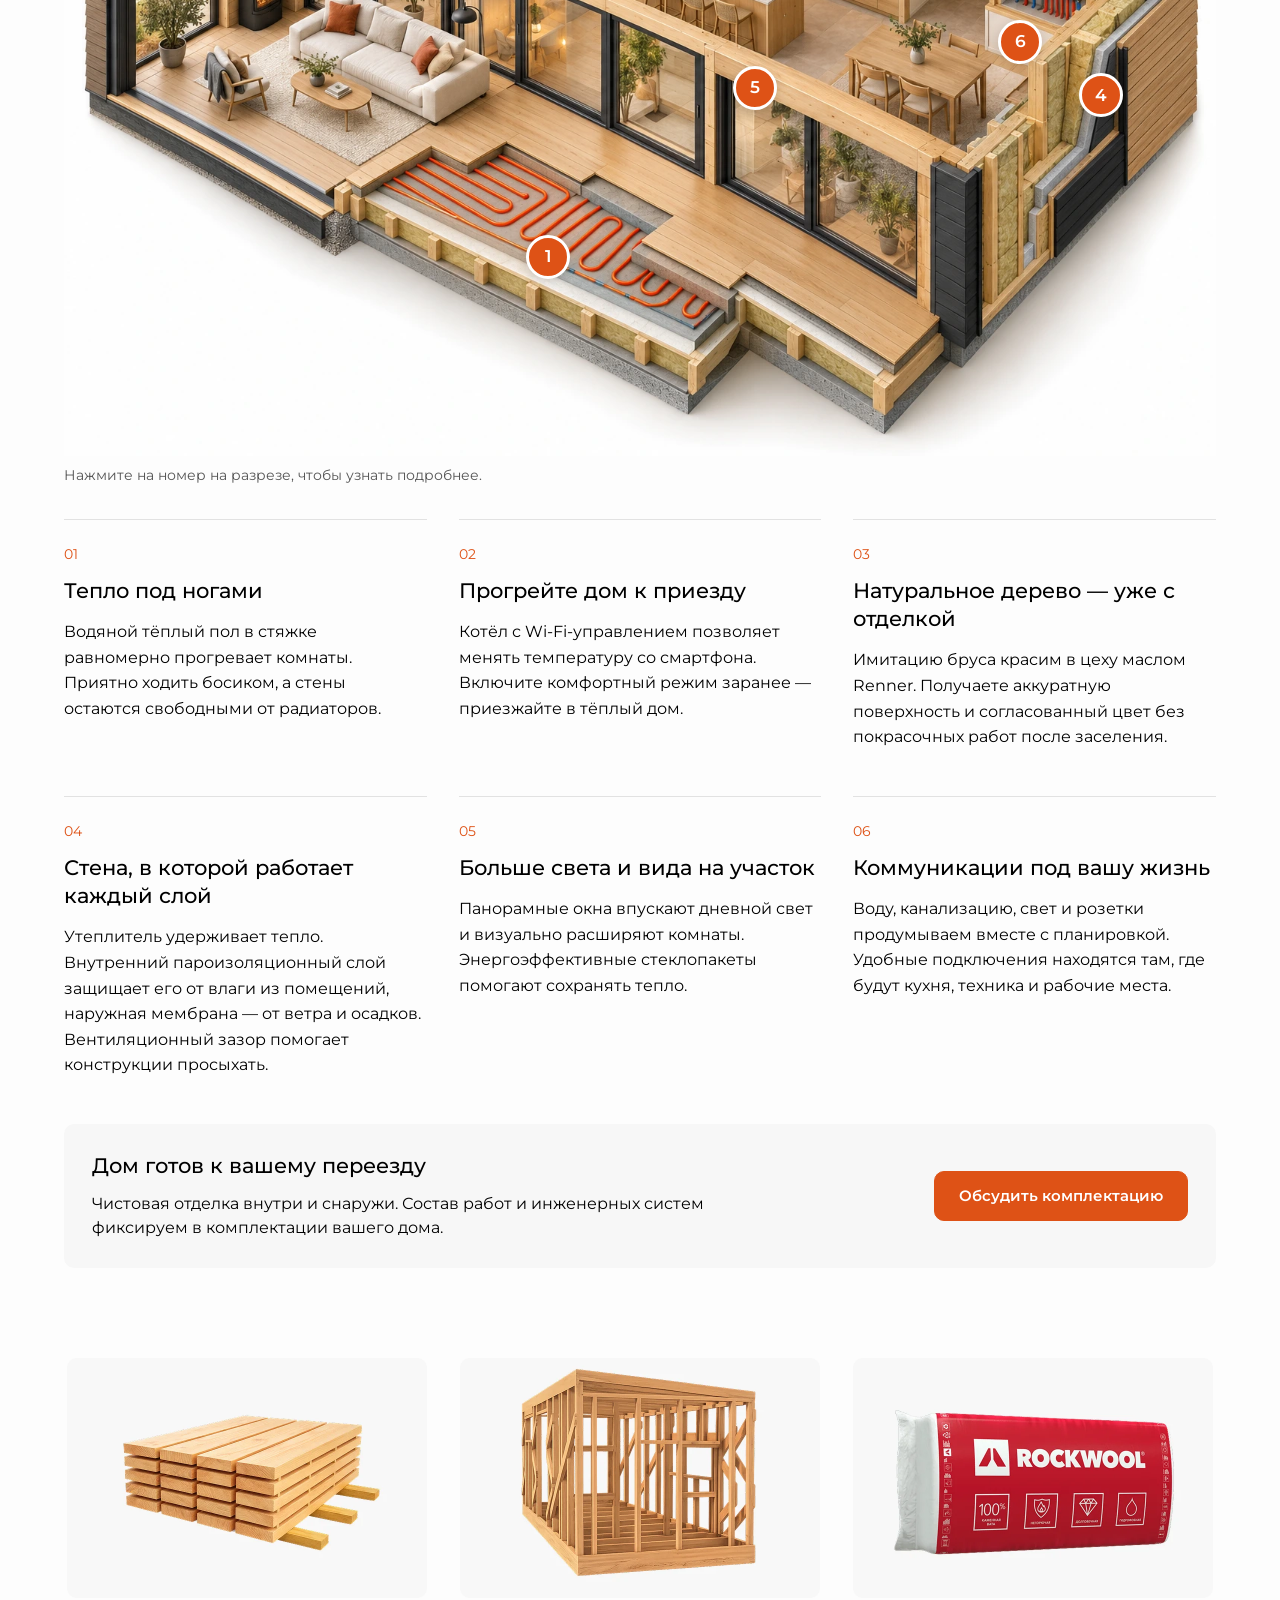
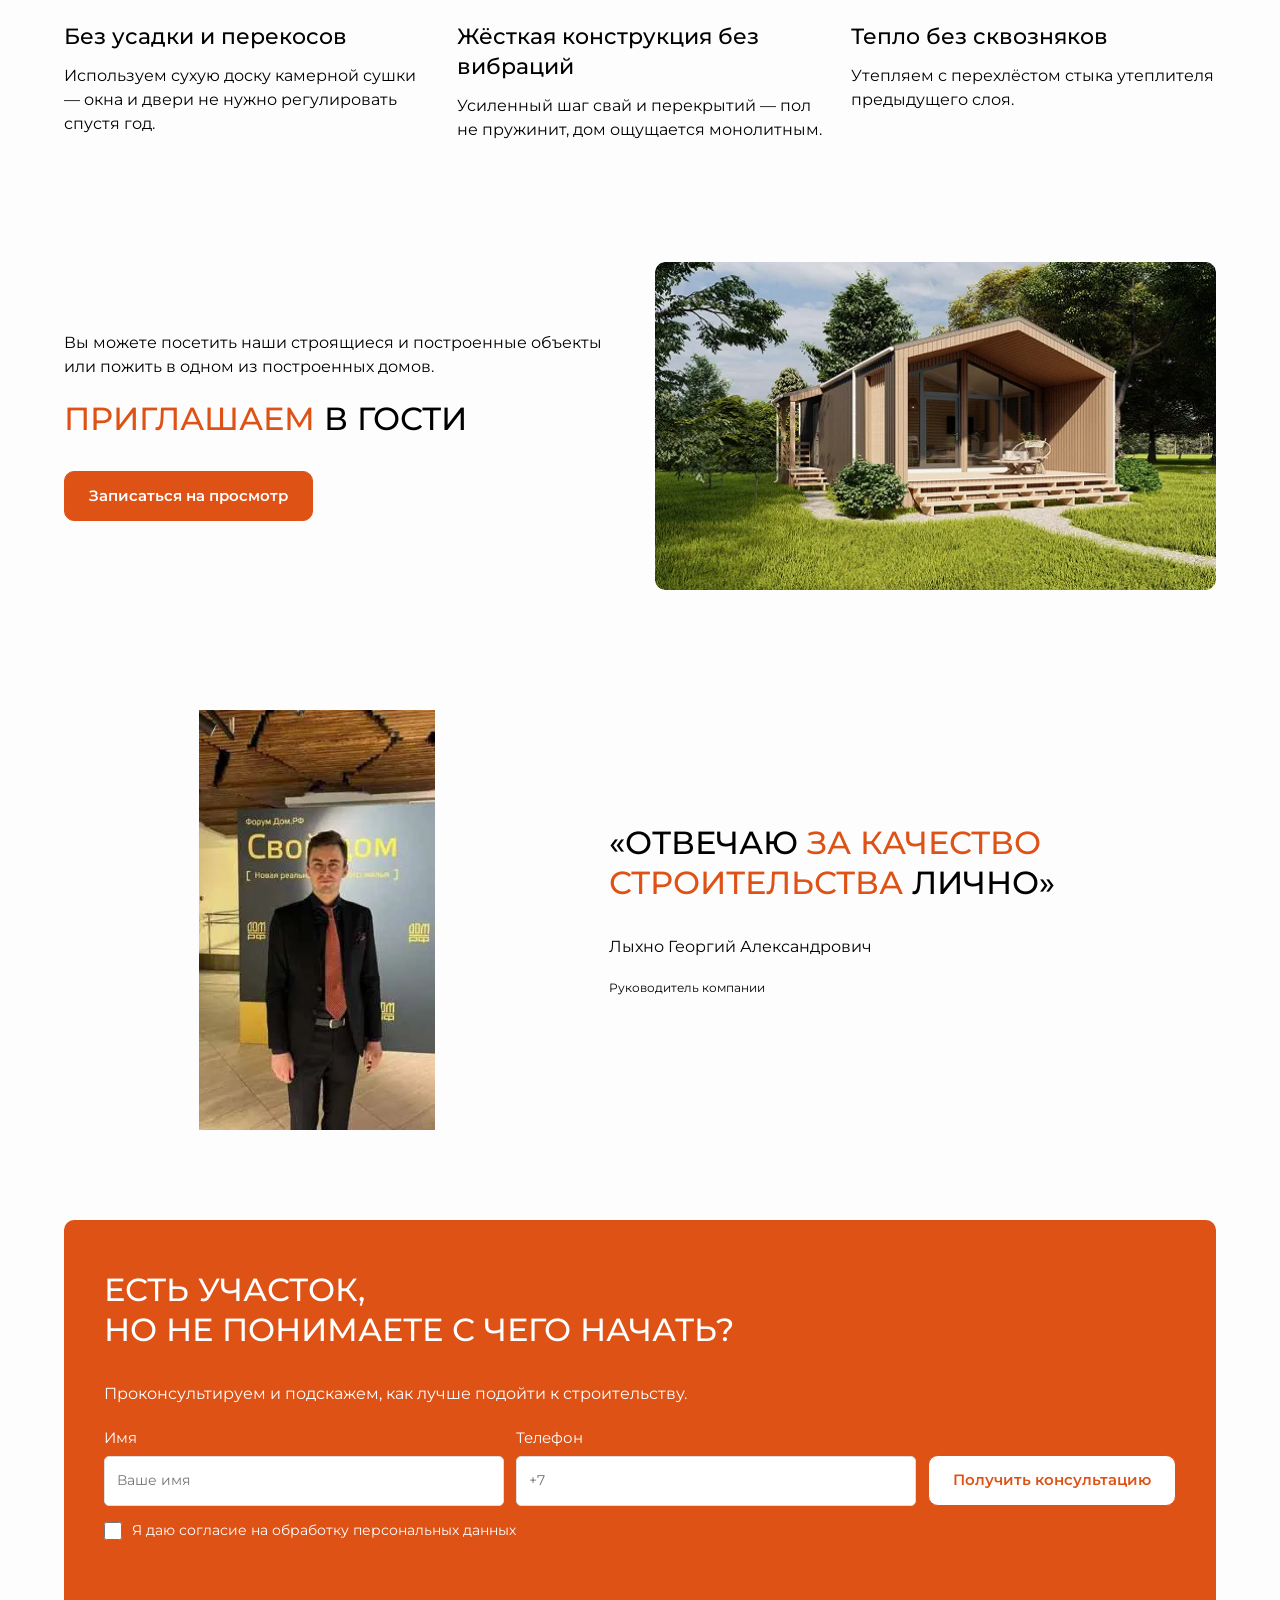
==== commit 936c0a05: "Keep video playback on site and remove YouTube outbound links" ====
--- a/index.html
+++ b/index.html
@@ -23,7 +23,7 @@
   <button class="marquee-pause" type="button" aria-label="Приостановить бегущую строку" aria-pressed="false">Пауза</button>
 </div>
 <section class="guarantees" id="pd-guarantees"><article><img src="assets/guarantee-3.webp" alt="" aria-hidden="true" decoding="async" loading="eager" width="100" height="100"><h3>Материалы</h3><p>Качественные, современные,<br>проверенные бренды</p></article><article><img src="assets/guarantee-2.webp" alt="" aria-hidden="true" decoding="async" loading="eager" width="512" height="512"><h3>Отчётность</h3><p>Фотоотчёты каждые 3 дня<br>и онлайн-наблюдение</p></article><article><img src="assets/guarantee-1.webp" alt="" aria-hidden="true" decoding="async" loading="eager" width="100" height="100"><h3>Прозрачность</h3><p>Фиксированная цена<br>без скрытых платежей</p></article><article><img src="assets/guarantee-0.webp" alt="" aria-hidden="true" decoding="async" loading="eager" width="512" height="512"><h3>Гарантии</h3><p>Гарантия на дом 5 лет.<br>Сервисное обслуживание 2 года</p></article></section>
-<section id="pd-built" class="built-section"><h2>Реализованные проекты</h2><p class="intro">За последние годы мы построили десятки домов площадью от 40 до 200 м². Каждый объект сдан в срок.</p><div class="realized-grid"><article><img src="assets/realized-00-0.webp" alt="А-фрейм 77,3 м2 — реализованный объект Planodom" width="1000" height="1000" loading="eager"><h3>А-фрейм 77,3 м2</h3><details class="built-details"><summary>Подробнее</summary><img src="assets/realized-00-1.webp" alt="А-фрейм 77,3 м2 — дополнительный вид" width="1000" height="1000" loading="lazy"><button class="orange lead" type="button">Обсудить похожий дом</button></details></article><article><img src="assets/realized-01-0.webp" alt="А-фрейм 2.0 — реализованный объект Planodom" width="1000" height="1000" loading="eager"><h3>А-фрейм 2.0</h3><details class="built-details"><summary>Подробнее</summary><img src="assets/realized-01-1.webp" alt="А-фрейм 2.0 — дополнительный вид" width="1000" height="1000" loading="lazy"><button class="orange lead" type="button">Обсудить похожий дом</button></details></article><article><img src="assets/realized-02-0.webp" alt="Баня Барнхаус 49,71 м2 — реализованный объект Planodom" width="1000" height="1000" loading="eager"><h3>Баня Барнхаус 49,71 м2</h3><details class="built-details"><summary>Подробнее</summary><img src="assets/realized-02-1.webp" alt="Баня Барнхаус 49,71 м2 — дополнительный вид" width="1000" height="1000" loading="lazy"><button class="orange lead" type="button">Обсудить похожий дом</button></details></article><article><img src="assets/realized-03-0.webp" alt="Барнхаус с сауной 114 м2 — реализованный объект Planodom" width="1000" height="1000" loading="eager"><h3>Барнхаус с сауной 114 м2</h3><details class="built-details"><summary>Подробнее</summary><img src="assets/realized-03-1.webp" alt="Барнхаус с сауной 114 м2 — дополнительный вид" width="1000" height="1000" loading="lazy"><button class="orange lead" type="button">Обсудить похожий дом</button></details></article><article><img src="assets/realized-04-0.webp" alt="Барнхаус 60 м2 — реализованный объект Planodom" width="1000" height="1000" loading="eager"><h3>Барнхаус 60 м2</h3><details class="built-details"><summary>Подробнее</summary><img src="assets/realized-04-1.webp" alt="Барнхаус 60 м2 — дополнительный вид" width="1000" height="1000" loading="lazy"><button class="orange lead" type="button">Обсудить похожий дом</button></details></article><article><img src="assets/realized-05-0.webp" alt="Барнхаус 57 м2 — реализованный объект Planodom" width="1000" height="1000" loading="eager"><h3>Барнхаус 57 м2</h3><details class="built-details"><summary>Подробнее</summary><img src="assets/realized-05-1.webp" alt="Барнхаус 57 м2 — дополнительный вид" width="1000" height="1000" loading="lazy"><button class="orange lead" type="button">Обсудить похожий дом</button></details></article><article><img src="assets/realized-06-0.webp" alt="Барнхаус 96 м2 — реализованный объект Planodom" width="1000" height="1000" loading="eager"><h3>Барнхаус 96 м2</h3><details class="built-details"><summary>Подробнее</summary><img src="assets/realized-06-1.webp" alt="Барнхаус 96 м2 — дополнительный вид" width="1000" height="1000" loading="lazy"><button class="orange lead" type="button">Обсудить похожий дом</button></details></article><article><img src="assets/realized-07-0.webp" alt="Вуд 142 м2 — реализованный объект Planodom" width="1000" height="1000" loading="eager"><h3>Вуд 142 м2</h3><details class="built-details"><summary>Подробнее</summary><img src="assets/realized-07-1.webp" alt="Вуд 142 м2 — дополнительный вид" width="1000" height="1000" loading="lazy"><button class="orange lead" type="button">Обсудить похожий дом</button></details></article><article><img src="assets/realized-08-0.webp" alt="Лобня 100 м2 — реализованный объект Planodom" width="1000" height="1000" loading="eager"><h3>Лобня 100 м2</h3><details class="built-details"><summary>Подробнее</summary><img src="assets/realized-08-1.webp" alt="Лобня 100 м2 — дополнительный вид" width="1000" height="1000" loading="lazy"><button class="orange lead" type="button">Обсудить похожий дом</button></details></article><article><img src="assets/realized-09-0.webp" alt="Наро-Фоминск 124 м2 — реализованный объект Planodom" width="1000" height="1000" loading="eager"><h3>Наро-Фоминск 124 м2</h3><details class="built-details"><summary>Подробнее</summary><img src="assets/realized-09-1.webp" alt="Наро-Фоминск 124 м2 — дополнительный вид" width="1000" height="1000" loading="lazy"><button class="orange lead" type="button">Обсудить похожий дом</button></details></article><article><img src="assets/realized-10-0.webp" alt="Ривер 60м2 — реализованный объект Planodom" width="1000" height="1000" loading="eager"><h3>Ривер 60м2</h3><details class="built-details"><summary>Подробнее</summary><img src="assets/realized-10-1.webp" alt="Ривер 60м2 — дополнительный вид" width="1000" height="1000" loading="lazy"><button class="orange lead" type="button">Обсудить похожий дом</button></details></article><article><img src="assets/realized-11-0.webp" alt="Солид 120 м2 — реализованный объект Planodom" width="1000" height="1000" loading="eager"><h3>Солид 120 м2</h3><details class="built-details"><summary>Подробнее</summary><img src="assets/realized-11-1.webp" alt="Солид 120 м2 — дополнительный вид" width="1000" height="1000" loading="lazy"><button class="orange lead" type="button">Обсудить похожий дом</button></details></article><article><img src="assets/realized-12-0.webp" alt="Спас-Каменка 94 м2 — реализованный объект Planodom" width="1000" height="1000" loading="eager"><h3>Спас-Каменка 94 м2</h3><details class="built-details"><summary>Подробнее</summary><img src="assets/realized-12-1.webp" alt="Спас-Каменка 94 м2 — дополнительный вид" width="1000" height="1000" loading="lazy"><button class="orange lead" type="button">Обсудить похожий дом</button></details></article><article><img src="assets/realized-13-0.webp" alt="Спас-Каменка 2.0 94 м2 — реализованный объект Planodom" width="1000" height="1000" loading="eager"><h3>Спас-Каменка 2.0 94 м2</h3><details class="built-details"><summary>Подробнее</summary><img src="assets/realized-13-1.webp" alt="Спас-Каменка 2.0 94 м2 — дополнительный вид" width="1000" height="1000" loading="lazy"><button class="orange lead" type="button">Обсудить похожий дом</button></details></article><article><img src="assets/realized-14-0.webp" alt="Пирогово 140м2 — реализованный объект Planodom" width="1000" height="1000" loading="eager"><h3>Пирогово 140м2</h3><details class="built-details"><summary>Подробнее</summary><img src="assets/realized-14-1.webp" alt="Пирогово 140м2 — дополнительный вид" width="1000" height="1000" loading="lazy"><button class="orange lead" type="button">Обсудить похожий дом</button></details></article></div><div id="pd-home-videos" class="home-videos"><h2>Видео <em>наших домов</em></h2><div class="video-grid"><article class="video-card"><div class="video-player" data-video="hUe-Zh9r758" data-title="Обзор готового дома 120 м²"><button class="video-start" type="button" aria-label="Смотреть: Обзор готового дома 120 м²"><img src="assets/objects-0.webp" alt="" width="1280" height="720" loading="eager"><span class="video-play">▶</span><span class="video-action">Смотреть видео</span></button></div><h3>Обзор готового дома 120 м²</h3><a class="video-external" href="https://www.youtube.com/watch?v=hUe-Zh9r758" target="_blank" rel="noopener">Открыть на YouTube ↗</a></article><article class="video-card"><div class="video-player" data-video="dsoAVWG21Eo" data-title="Обзор дома 100 м²"><button class="video-start" type="button" aria-label="Смотреть: Обзор дома 100 м²"><img src="assets/objects-1.webp" alt="" width="1280" height="720" loading="eager"><span class="video-play">▶</span><span class="video-action">Смотреть видео</span></button></div><h3>Обзор дома 100 м²</h3><a class="video-external" href="https://www.youtube.com/watch?v=dsoAVWG21Eo" target="_blank" rel="noopener">Открыть на YouTube ↗</a></article><article class="video-card"><div class="video-player" data-video="J1b8H1uEuj4" data-title="Каркасный дом: тепло и комфорт"><button class="video-start" type="button" aria-label="Смотреть: Каркасный дом: тепло и комфорт"><img src="assets/objects-2.webp" alt="" width="1280" height="720" loading="eager"><span class="video-play">▶</span><span class="video-action">Смотреть видео</span></button></div><h3>Каркасный дом: тепло и комфорт</h3><a class="video-external" href="https://www.youtube.com/watch?v=J1b8H1uEuj4" target="_blank" rel="noopener">Открыть на YouTube ↗</a></article></div></div></section>
+<section id="pd-built" class="built-section"><h2>Реализованные проекты</h2><p class="intro">За последние годы мы построили десятки домов площадью от 40 до 200 м². Каждый объект сдан в срок.</p><div class="realized-grid"><article><img src="assets/realized-00-0.webp" alt="А-фрейм 77,3 м2 — реализованный объект Planodom" width="1000" height="1000" loading="eager"><h3>А-фрейм 77,3 м2</h3><details class="built-details"><summary>Подробнее</summary><img src="assets/realized-00-1.webp" alt="А-фрейм 77,3 м2 — дополнительный вид" width="1000" height="1000" loading="lazy"><button class="orange lead" type="button">Обсудить похожий дом</button></details></article><article><img src="assets/realized-01-0.webp" alt="А-фрейм 2.0 — реализованный объект Planodom" width="1000" height="1000" loading="eager"><h3>А-фрейм 2.0</h3><details class="built-details"><summary>Подробнее</summary><img src="assets/realized-01-1.webp" alt="А-фрейм 2.0 — дополнительный вид" width="1000" height="1000" loading="lazy"><button class="orange lead" type="button">Обсудить похожий дом</button></details></article><article><img src="assets/realized-02-0.webp" alt="Баня Барнхаус 49,71 м2 — реализованный объект Planodom" width="1000" height="1000" loading="eager"><h3>Баня Барнхаус 49,71 м2</h3><details class="built-details"><summary>Подробнее</summary><img src="assets/realized-02-1.webp" alt="Баня Барнхаус 49,71 м2 — дополнительный вид" width="1000" height="1000" loading="lazy"><button class="orange lead" type="button">Обсудить похожий дом</button></details></article><article><img src="assets/realized-03-0.webp" alt="Барнхаус с сауной 114 м2 — реализованный объект Planodom" width="1000" height="1000" loading="eager"><h3>Барнхаус с сауной 114 м2</h3><details class="built-details"><summary>Подробнее</summary><img src="assets/realized-03-1.webp" alt="Барнхаус с сауной 114 м2 — дополнительный вид" width="1000" height="1000" loading="lazy"><button class="orange lead" type="button">Обсудить похожий дом</button></details></article><article><img src="assets/realized-04-0.webp" alt="Барнхаус 60 м2 — реализованный объект Planodom" width="1000" height="1000" loading="eager"><h3>Барнхаус 60 м2</h3><details class="built-details"><summary>Подробнее</summary><img src="assets/realized-04-1.webp" alt="Барнхаус 60 м2 — дополнительный вид" width="1000" height="1000" loading="lazy"><button class="orange lead" type="button">Обсудить похожий дом</button></details></article><article><img src="assets/realized-05-0.webp" alt="Барнхаус 57 м2 — реализованный объект Planodom" width="1000" height="1000" loading="eager"><h3>Барнхаус 57 м2</h3><details class="built-details"><summary>Подробнее</summary><img src="assets/realized-05-1.webp" alt="Барнхаус 57 м2 — дополнительный вид" width="1000" height="1000" loading="lazy"><button class="orange lead" type="button">Обсудить похожий дом</button></details></article><article><img src="assets/realized-06-0.webp" alt="Барнхаус 96 м2 — реализованный объект Planodom" width="1000" height="1000" loading="eager"><h3>Барнхаус 96 м2</h3><details class="built-details"><summary>Подробнее</summary><img src="assets/realized-06-1.webp" alt="Барнхаус 96 м2 — дополнительный вид" width="1000" height="1000" loading="lazy"><button class="orange lead" type="button">Обсудить похожий дом</button></details></article><article><img src="assets/realized-07-0.webp" alt="Вуд 142 м2 — реализованный объект Planodom" width="1000" height="1000" loading="eager"><h3>Вуд 142 м2</h3><details class="built-details"><summary>Подробнее</summary><img src="assets/realized-07-1.webp" alt="Вуд 142 м2 — дополнительный вид" width="1000" height="1000" loading="lazy"><button class="orange lead" type="button">Обсудить похожий дом</button></details></article><article><img src="assets/realized-08-0.webp" alt="Лобня 100 м2 — реализованный объект Planodom" width="1000" height="1000" loading="eager"><h3>Лобня 100 м2</h3><details class="built-details"><summary>Подробнее</summary><img src="assets/realized-08-1.webp" alt="Лобня 100 м2 — дополнительный вид" width="1000" height="1000" loading="lazy"><button class="orange lead" type="button">Обсудить похожий дом</button></details></article><article><img src="assets/realized-09-0.webp" alt="Наро-Фоминск 124 м2 — реализованный объект Planodom" width="1000" height="1000" loading="eager"><h3>Наро-Фоминск 124 м2</h3><details class="built-details"><summary>Подробнее</summary><img src="assets/realized-09-1.webp" alt="Наро-Фоминск 124 м2 — дополнительный вид" width="1000" height="1000" loading="lazy"><button class="orange lead" type="button">Обсудить похожий дом</button></details></article><article><img src="assets/realized-10-0.webp" alt="Ривер 60м2 — реализованный объект Planodom" width="1000" height="1000" loading="eager"><h3>Ривер 60м2</h3><details class="built-details"><summary>Подробнее</summary><img src="assets/realized-10-1.webp" alt="Ривер 60м2 — дополнительный вид" width="1000" height="1000" loading="lazy"><button class="orange lead" type="button">Обсудить похожий дом</button></details></article><article><img src="assets/realized-11-0.webp" alt="Солид 120 м2 — реализованный объект Planodom" width="1000" height="1000" loading="eager"><h3>Солид 120 м2</h3><details class="built-details"><summary>Подробнее</summary><img src="assets/realized-11-1.webp" alt="Солид 120 м2 — дополнительный вид" width="1000" height="1000" loading="lazy"><button class="orange lead" type="button">Обсудить похожий дом</button></details></article><article><img src="assets/realized-12-0.webp" alt="Спас-Каменка 94 м2 — реализованный объект Planodom" width="1000" height="1000" loading="eager"><h3>Спас-Каменка 94 м2</h3><details class="built-details"><summary>Подробнее</summary><img src="assets/realized-12-1.webp" alt="Спас-Каменка 94 м2 — дополнительный вид" width="1000" height="1000" loading="lazy"><button class="orange lead" type="button">Обсудить похожий дом</button></details></article><article><img src="assets/realized-13-0.webp" alt="Спас-Каменка 2.0 94 м2 — реализованный объект Planodom" width="1000" height="1000" loading="eager"><h3>Спас-Каменка 2.0 94 м2</h3><details class="built-details"><summary>Подробнее</summary><img src="assets/realized-13-1.webp" alt="Спас-Каменка 2.0 94 м2 — дополнительный вид" width="1000" height="1000" loading="lazy"><button class="orange lead" type="button">Обсудить похожий дом</button></details></article><article><img src="assets/realized-14-0.webp" alt="Пирогово 140м2 — реализованный объект Planodom" width="1000" height="1000" loading="eager"><h3>Пирогово 140м2</h3><details class="built-details"><summary>Подробнее</summary><img src="assets/realized-14-1.webp" alt="Пирогово 140м2 — дополнительный вид" width="1000" height="1000" loading="lazy"><button class="orange lead" type="button">Обсудить похожий дом</button></details></article></div><div id="pd-home-videos" class="home-videos"><h2>Видео <em>наших домов</em></h2><div class="video-grid"><article class="video-card"><div class="video-player" data-video="hUe-Zh9r758" data-title="Обзор готового дома 120 м²"><button class="video-start" type="button" aria-label="Смотреть: Обзор готового дома 120 м²"><img src="assets/objects-0.webp" alt="" width="1280" height="720" loading="eager"><span class="video-play">▶</span><span class="video-action">Смотреть видео</span></button></div><h3>Обзор готового дома 120 м²</h3></article><article class="video-card"><div class="video-player" data-video="dsoAVWG21Eo" data-title="Обзор дома 100 м²"><button class="video-start" type="button" aria-label="Смотреть: Обзор дома 100 м²"><img src="assets/objects-1.webp" alt="" width="1280" height="720" loading="eager"><span class="video-play">▶</span><span class="video-action">Смотреть видео</span></button></div><h3>Обзор дома 100 м²</h3></article><article class="video-card"><div class="video-player" data-video="J1b8H1uEuj4" data-title="Каркасный дом: тепло и комфорт"><button class="video-start" type="button" aria-label="Смотреть: Каркасный дом: тепло и комфорт"><img src="assets/objects-2.webp" alt="" width="1280" height="720" loading="eager"><span class="video-play">▶</span><span class="video-action">Смотреть видео</span></button></div><h3>Каркасный дом: тепло и комфорт</h3></article></div></div></section>
 <section id="pd-catalog"><h2>Каталог</h2><div class="catalog-grid"><article><img src="assets/catalog-00.webp" alt="А-фрейм" loading="eager" decoding="async" width="1200" height="900"><h3>А-фрейм</h3><p>Дом для двоих площадью 53 м² и спальным местом на антресоли. Отличный вариант для сдачи в аренду</p><button class="orange project-open" data-project="А-фрейм" type="button" data-image="assets/catalog-00.webp" data-description="Дом для двоих площадью 53 м² и спальным местом на антресоли. Отличный вариант для сдачи в аренду">Подробнее</button></article>
 <article><img src="assets/catalog-01.webp" alt="Барн 72" loading="eager" decoding="async" width="1200" height="900"><h3>Барн 72</h3><p>Дом с одной изолированной комнатой и антресолью площадью 70 м². Подойдет для семьи с одним ребенком или для сдачи в аренду</p><button class="orange project-open" data-project="Барн 72" type="button" data-image="assets/catalog-01.webp" data-description="Дом с одной изолированной комнатой и антресолью площадью 70 м². Подойдет для семьи с одним ребенком или для сдачи в аренду">Подробнее</button></article>
 <article><img src="assets/catalog-02.webp" alt="Барн 70" loading="eager" decoding="async" width="1200" height="900"><h3>Барн 70</h3><p>Дом площадью 70 м² и террасой в 20 м², есть три отдельные спальни подойдет для семьи с двумя детьми</p><button class="orange project-open" data-project="Барн 70" type="button" data-image="assets/catalog-02.webp" data-description="Дом площадью 70 м² и террасой в 20 м², есть три отдельные спальни подойдет для семьи с двумя детьми">Подробнее</button></article>
@@ -63,7 +63,7 @@
 </main>
 <main id="pd-blog" role="tabpanel" aria-labelledby="pd-blog-tab" hidden>
 <section class="article-head"><p class="crumb">Главная / Блог / Выбор дома</p><p class="category">Выбор дома</p><h1>Как выбрать планировку<br><em>одноэтажного дома</em></h1><p class="intro">Спальни, хранение и общая зона: на что обратить внимание, чтобы дом подходил вашей семье.</p><p class="muted">Planodom · Пример статьи · 6 минут чтения</p><img class="article-cover" src="assets/original-8.webp" alt="Дом Planodom" decoding="async" loading="eager" width="620" height="349"></section>
-<div class="article-layout"><article><p>Начните с привычек вашей семьи: кто живёт в доме, где вы работаете и как часто принимаете гостей. Это поможет выбрать основу среди готовых проектов.</p><h2 id="pd-rooms">Отдельные комнаты</h2><p>Кроме спален, подумайте о рабочем месте и размещении гостей. Проверьте, какие помещения нужны каждый день, а какие можно использовать для нескольких задач.</p><h2 id="pd-video">Видео <em>Planodom</em></h2><article class="video-card"><div class="video-player" data-video="hUe-Zh9r758" data-title="Обзор готового дома 120 м²"><button class="video-start" type="button" aria-label="Смотреть: Обзор готового дома 120 м²"><img src="assets/objects-0.webp" alt="" width="1280" height="720" loading="eager"><span class="video-play">▶</span><span class="video-action">Смотреть видео</span></button></div><h3>Обзор готового дома 120 м²</h3><a class="video-external" href="https://www.youtube.com/watch?v=hUe-Zh9r758" target="_blank" rel="noopener">Открыть на YouTube ↗</a></article><h2 id="pd-storage">Места хранения</h2><p>Обозначьте на плане места для верхней одежды, сезонных вещей и хозяйственных принадлежностей до согласования проекта.</p><h2 id="pd-adapt">Адаптация <em>вашего проекта</em></h2><p>Выберите близкий проект Planodom. Затем обсудите с архитектором изменения помещений, окон и террасы. Возможность изменений проверим с учётом конструкции и участка.</p><div class="article-cta"><h3>Поможем подобрать планировку</h3><p>Берём ваш любимый проект за основу и обсуждаем пожелания.</p><button type="button" class="orange lead">Обсудить мой дом</button></div></article><aside><h3>В этой статье</h3><a href="#pd-rooms">Отдельные комнаты</a><a href="#pd-video">Видеоразбор</a><a href="#pd-storage">Места хранения</a><a href="#pd-adapt">Адаптация проекта</a><hr><h3>Подберём дом для вас</h3><p>По площади, планировке и бюджету.</p><button class="orange lead" type="button">Подобрать проект</button></aside></div>
+<div class="article-layout"><article><p>Начните с привычек вашей семьи: кто живёт в доме, где вы работаете и как часто принимаете гостей. Это поможет выбрать основу среди готовых проектов.</p><h2 id="pd-rooms">Отдельные комнаты</h2><p>Кроме спален, подумайте о рабочем месте и размещении гостей. Проверьте, какие помещения нужны каждый день, а какие можно использовать для нескольких задач.</p><h2 id="pd-video">Видео <em>Planodom</em></h2><article class="video-card"><div class="video-player" data-video="hUe-Zh9r758" data-title="Обзор готового дома 120 м²"><button class="video-start" type="button" aria-label="Смотреть: Обзор готового дома 120 м²"><img src="assets/objects-0.webp" alt="" width="1280" height="720" loading="eager"><span class="video-play">▶</span><span class="video-action">Смотреть видео</span></button></div><h3>Обзор готового дома 120 м²</h3></article><h2 id="pd-storage">Места хранения</h2><p>Обозначьте на плане места для верхней одежды, сезонных вещей и хозяйственных принадлежностей до согласования проекта.</p><h2 id="pd-adapt">Адаптация <em>вашего проекта</em></h2><p>Выберите близкий проект Planodom. Затем обсудите с архитектором изменения помещений, окон и террасы. Возможность изменений проверим с учётом конструкции и участка.</p><div class="article-cta"><h3>Поможем подобрать планировку</h3><p>Берём ваш любимый проект за основу и обсуждаем пожелания.</p><button type="button" class="orange lead">Обсудить мой дом</button></div></article><aside><h3>В этой статье</h3><a href="#pd-rooms">Отдельные комнаты</a><a href="#pd-video">Видеоразбор</a><a href="#pd-storage">Места хранения</a><a href="#pd-adapt">Адаптация проекта</a><hr><h3>Подберём дом для вас</h3><p>По площади, планировке и бюджету.</p><button class="orange lead" type="button">Подобрать проект</button></aside></div>
 <section><h2>Проекты <em>по теме</em></h2><div class="built-grid"><article><img class="related-img" src="assets/original-4.webp" alt="Барн 70" decoding="async" loading="eager" width="620" height="465"><h3>Барн 70</h3><p>70 м² · три спальни · терраса</p><button class="orange project-open" data-project="Барн 70" type="button">Подробнее</button></article><article><img class="related-img" src="assets/original-3.webp" alt="Барн 72" decoding="async" loading="eager" width="620" height="465"><h3>Барн 72</h3><p>70 м² · спальня и антресоль</p><button class="orange project-open" data-project="Барн 72" type="button">Подробнее</button></article></div></section>
 <section class="also"><h2>Читайте <em>также</em></h2><div class="built-grid"><article><h3>Что входит в дом под ключ</h3><p>Комплектации</p></article><article><h3>Как подготовить участок к строительству</h3><p>Подготовка участка</p></article></div></section>
 </main>
